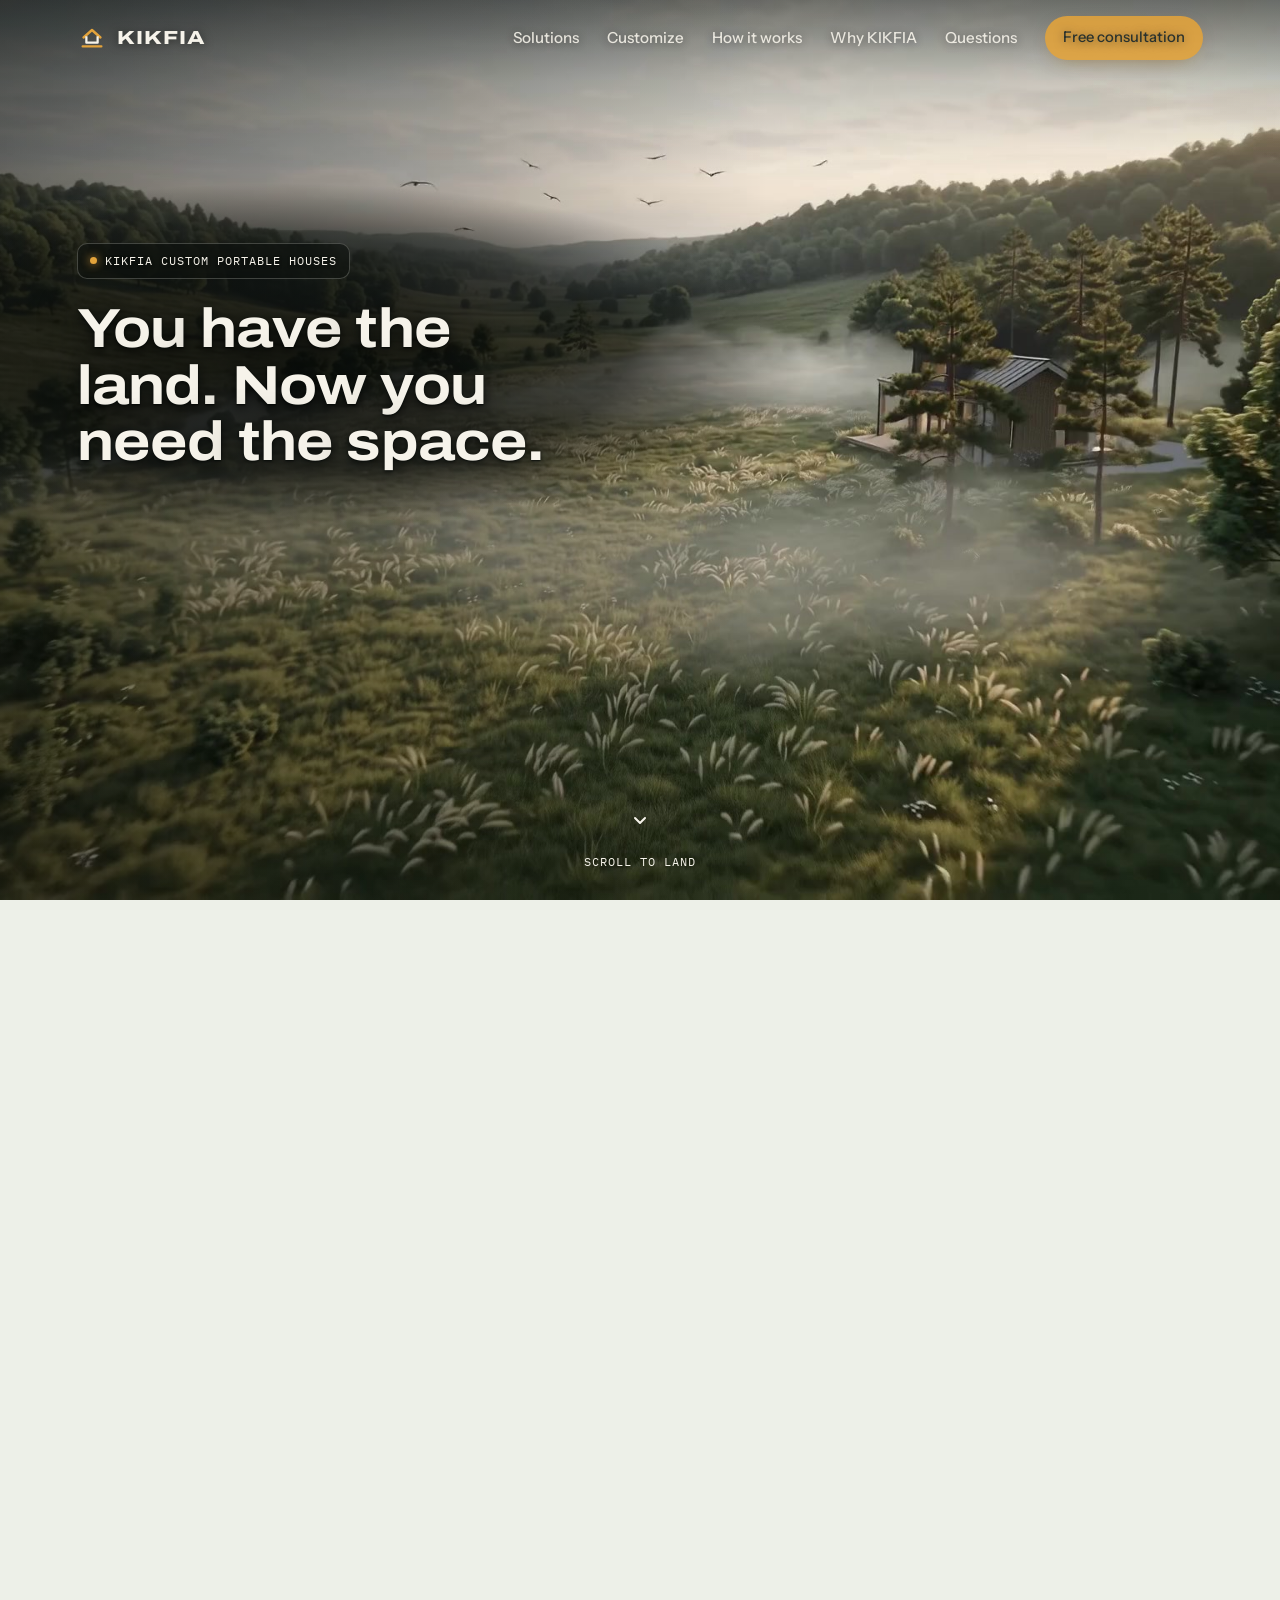
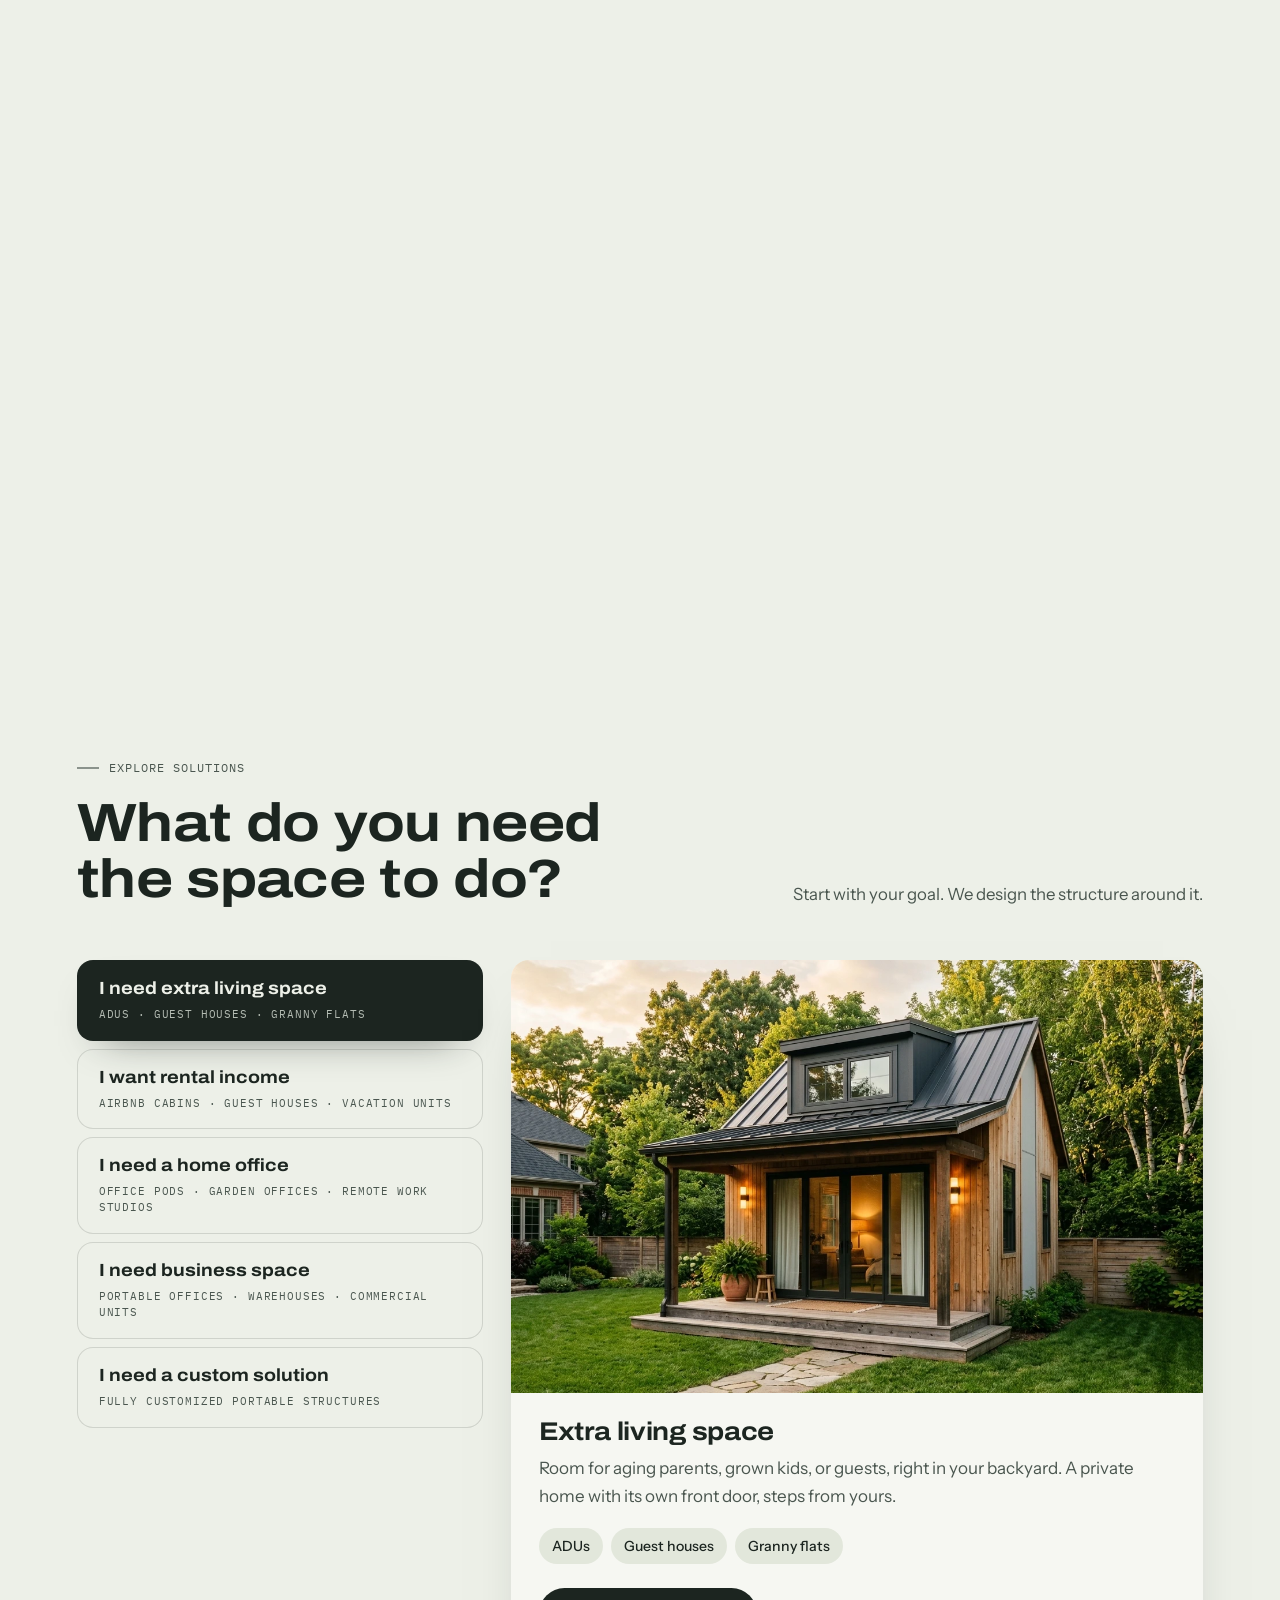
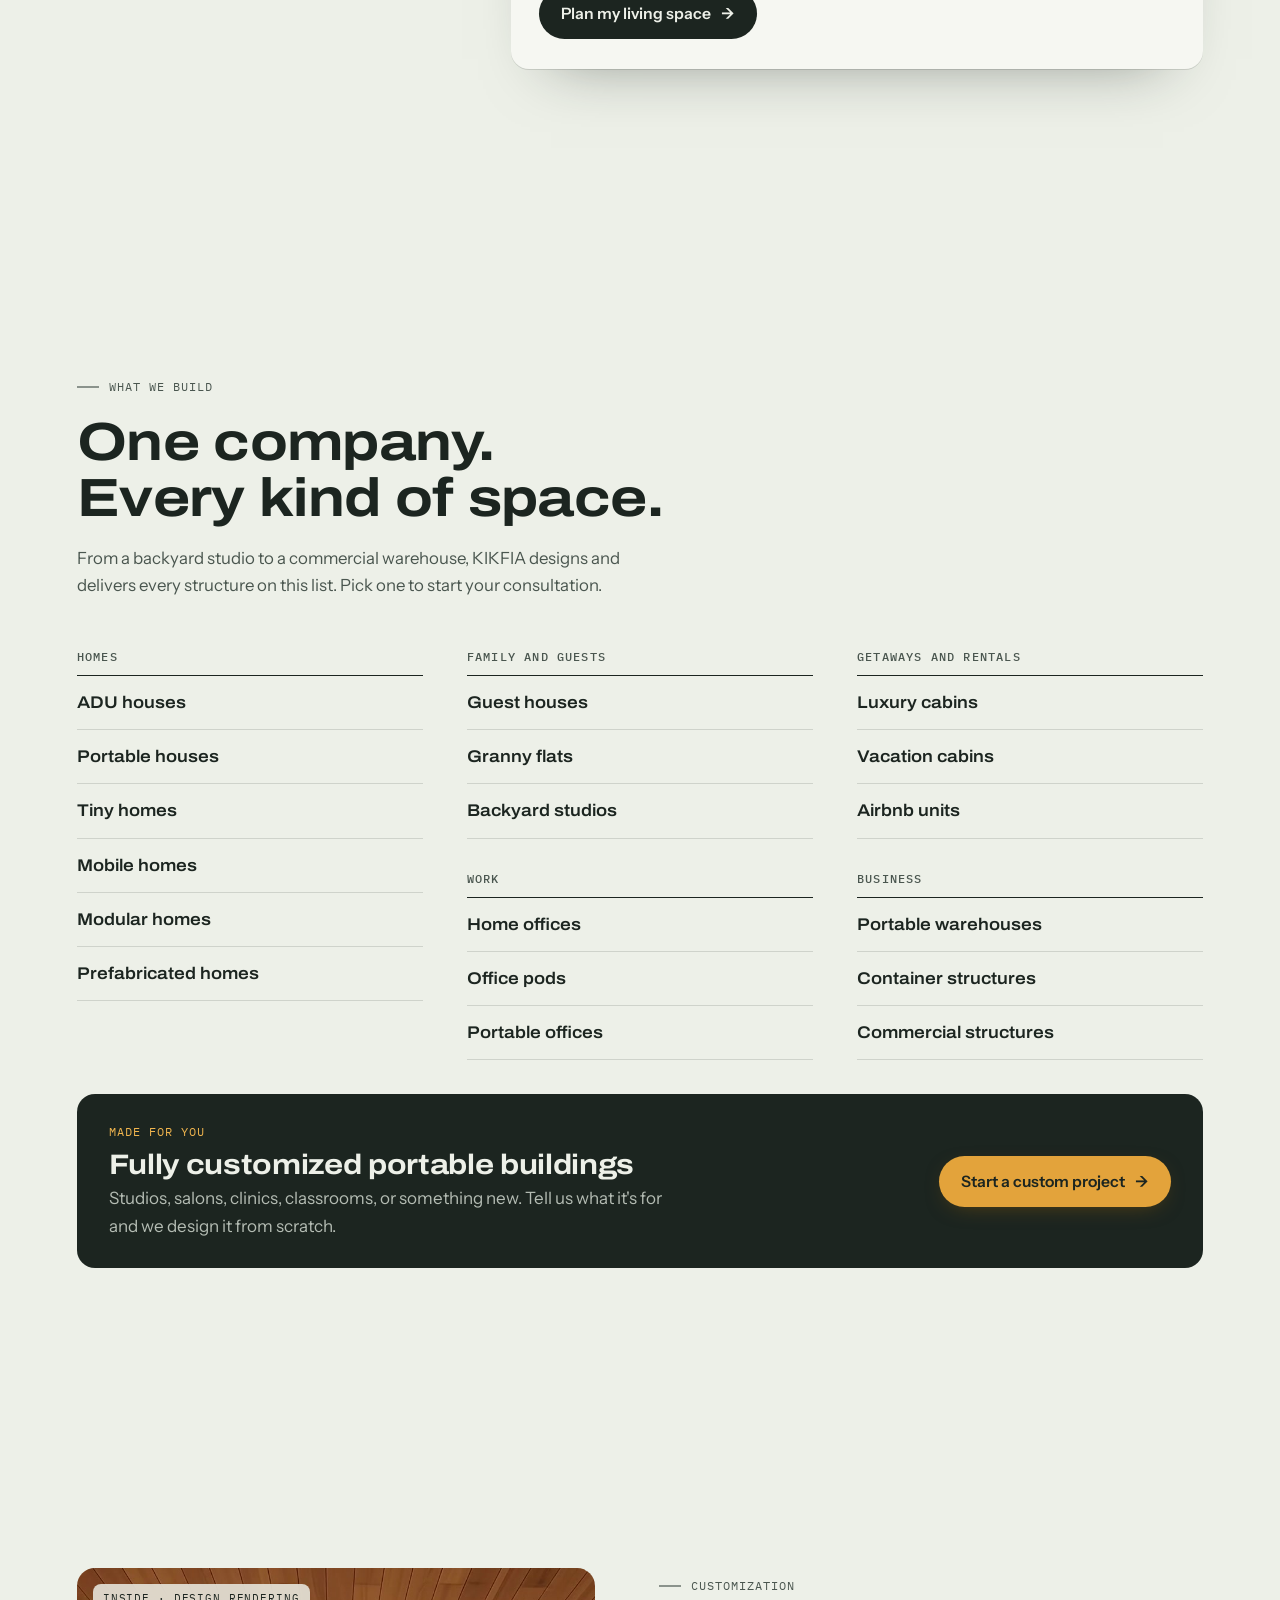
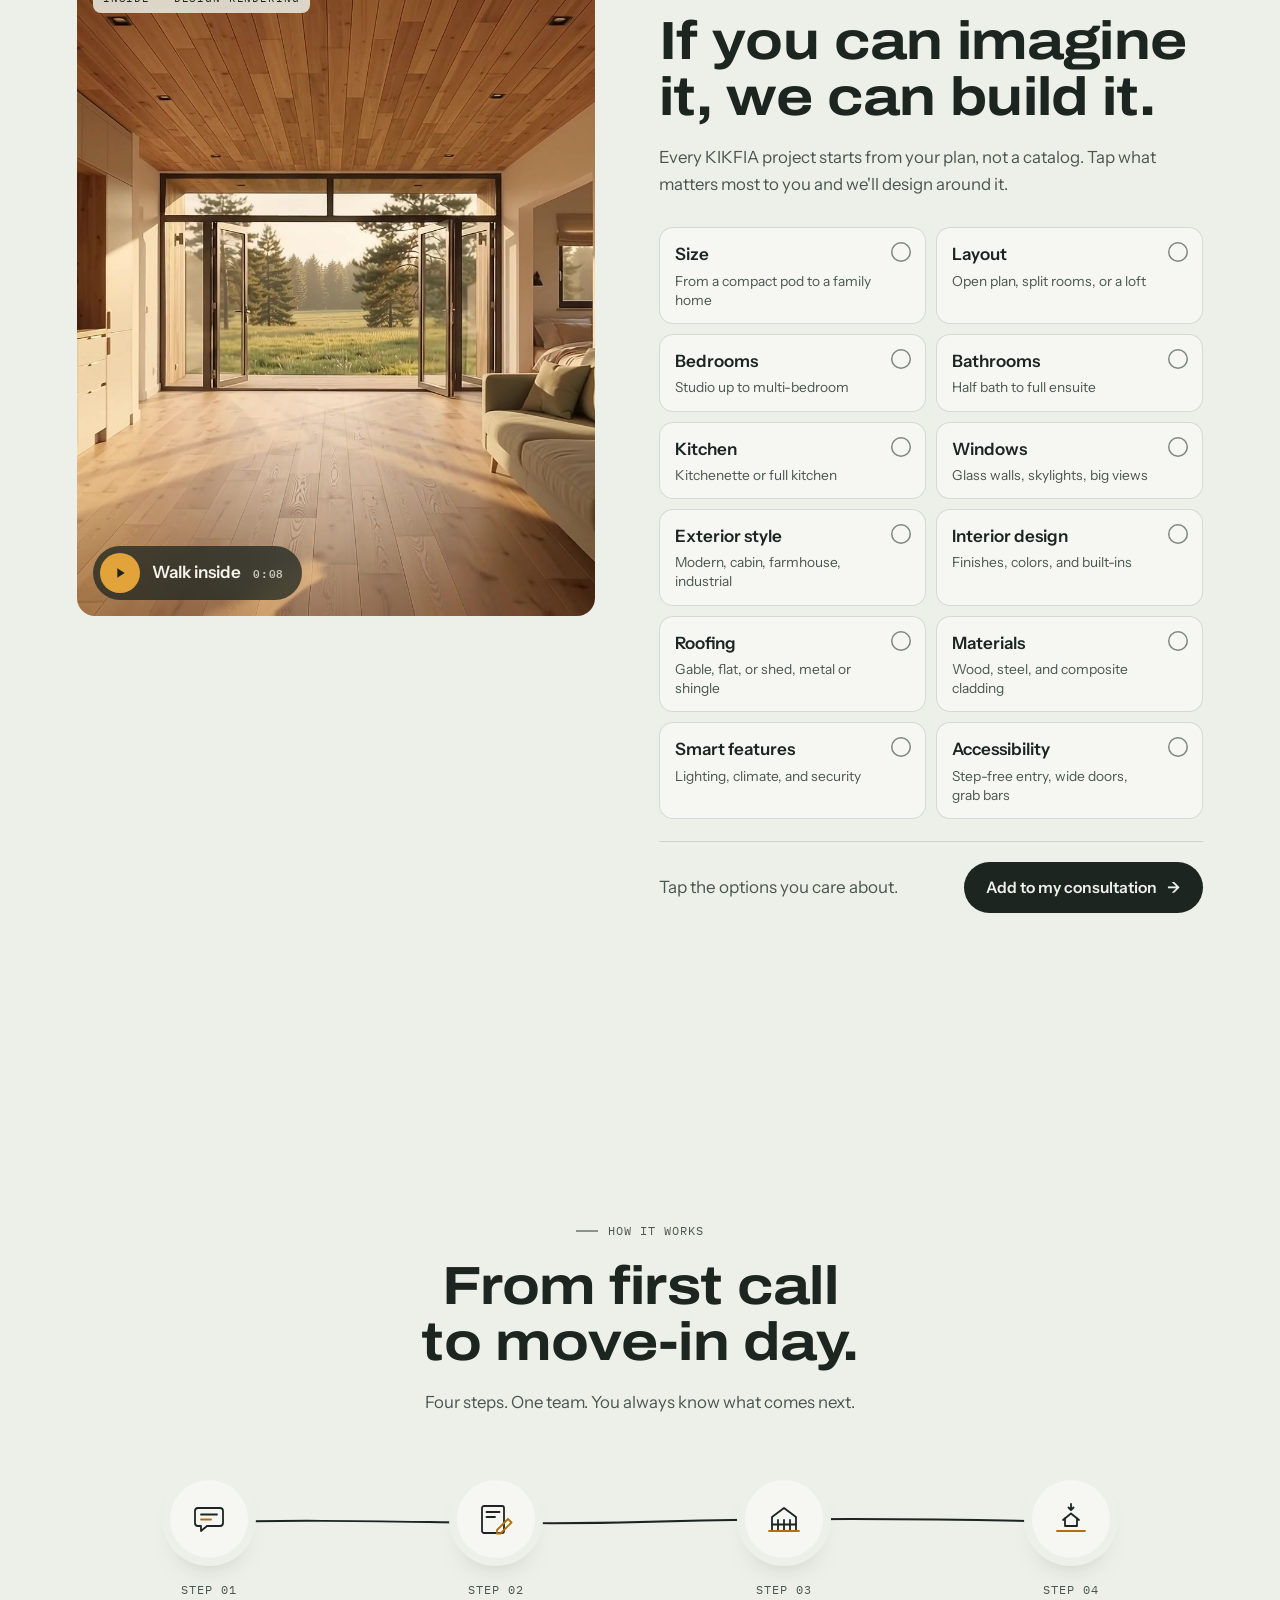
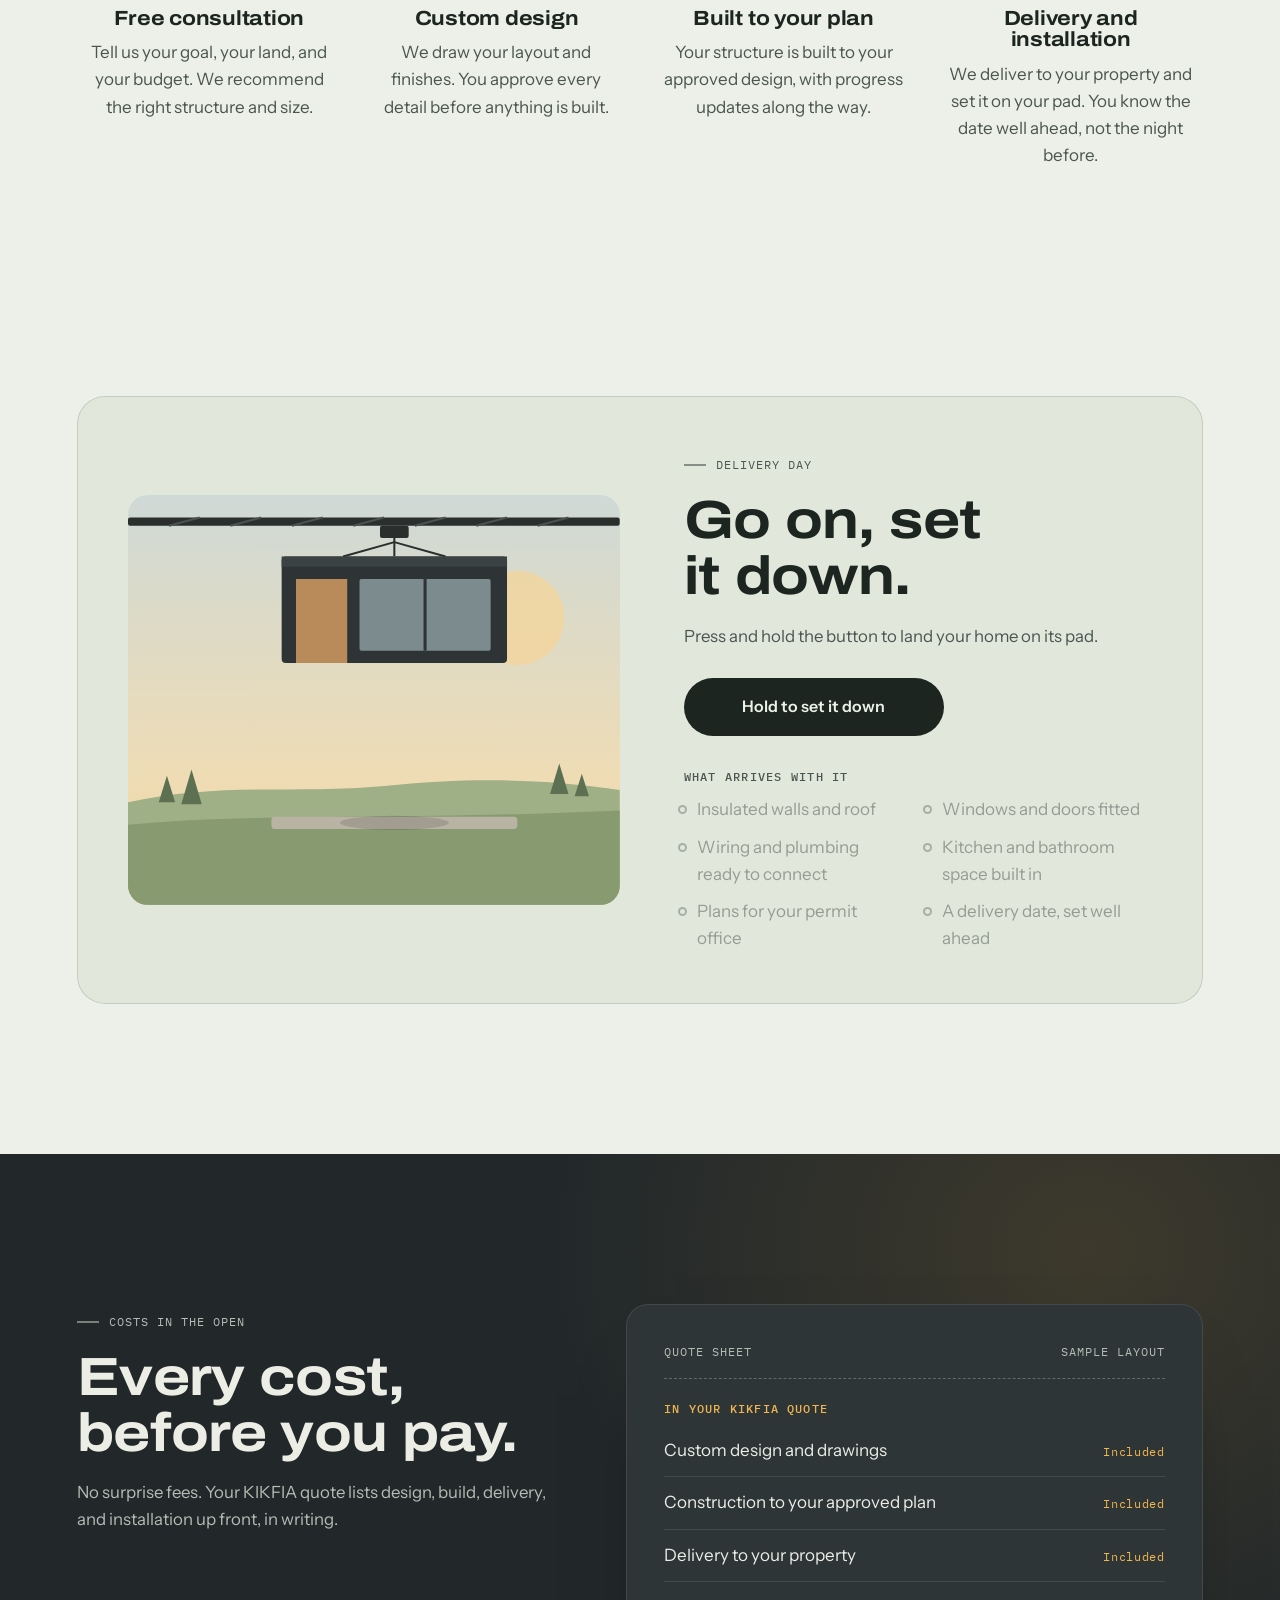
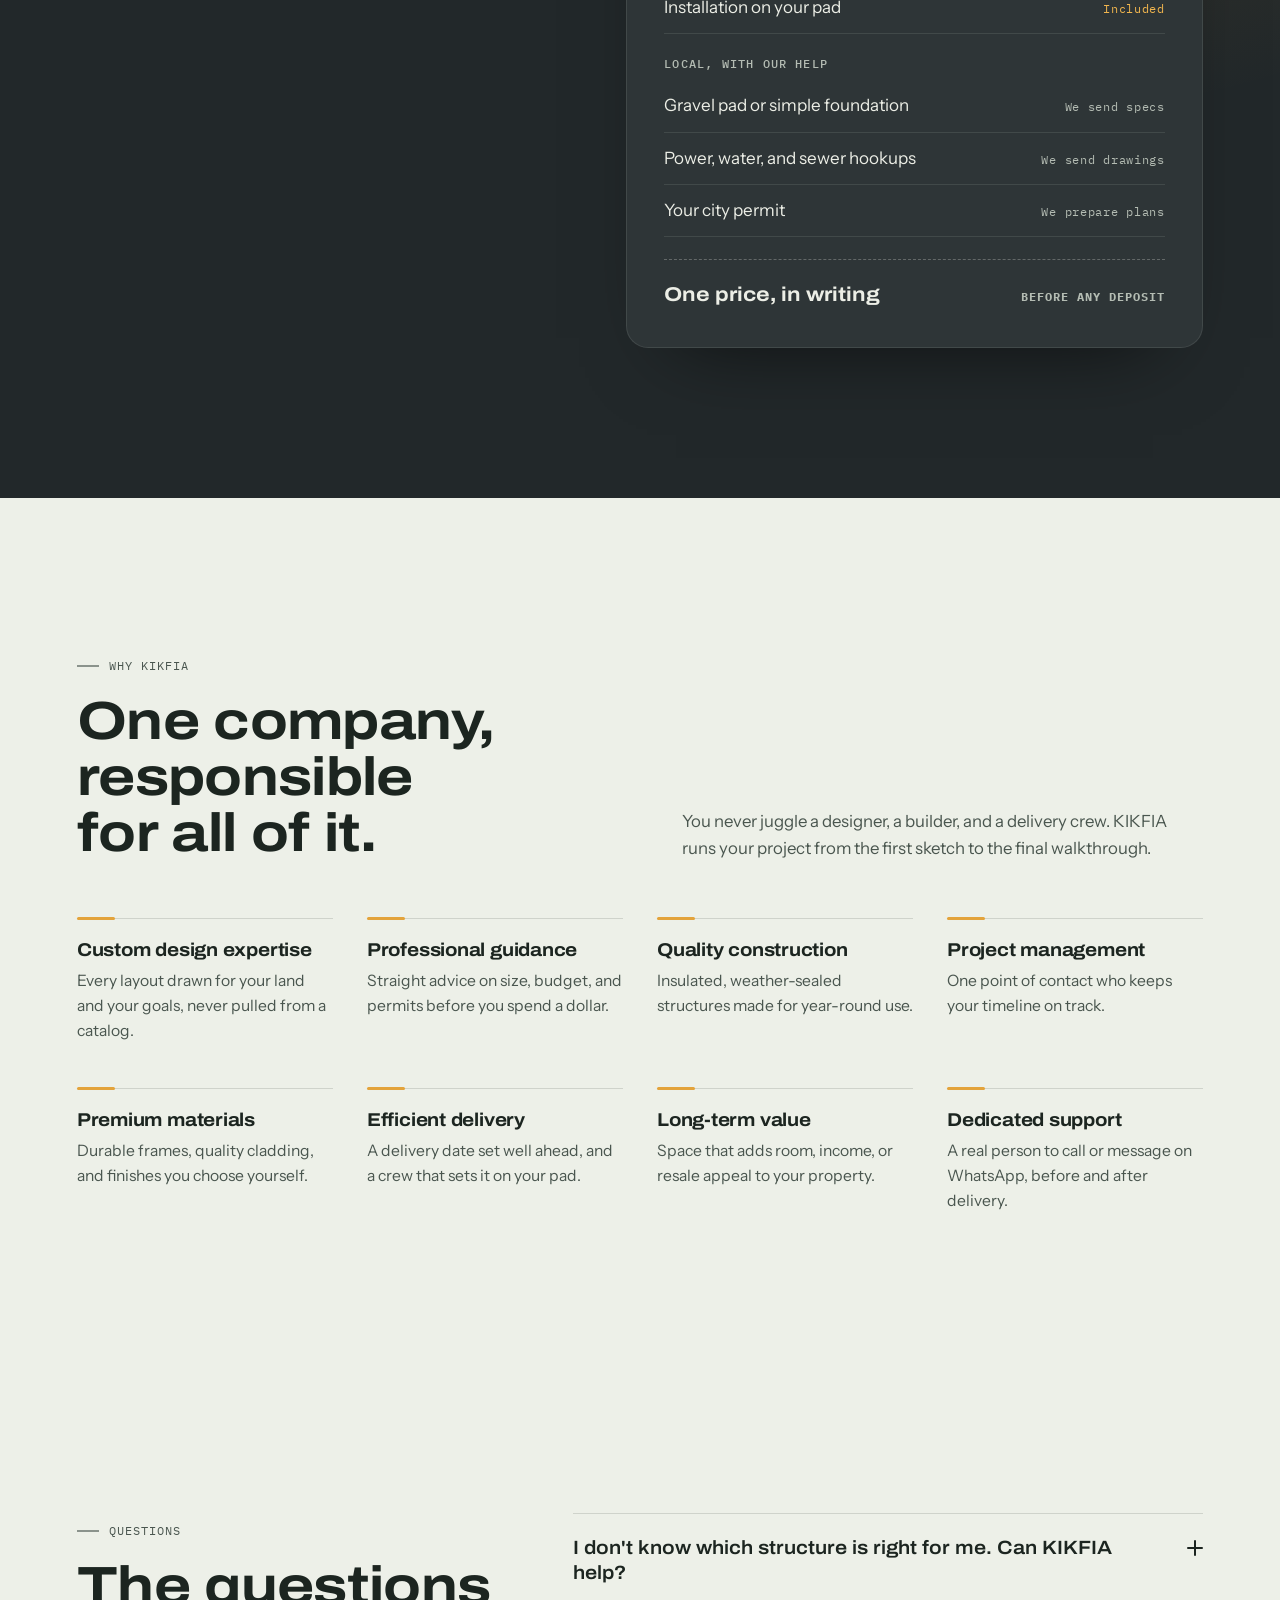
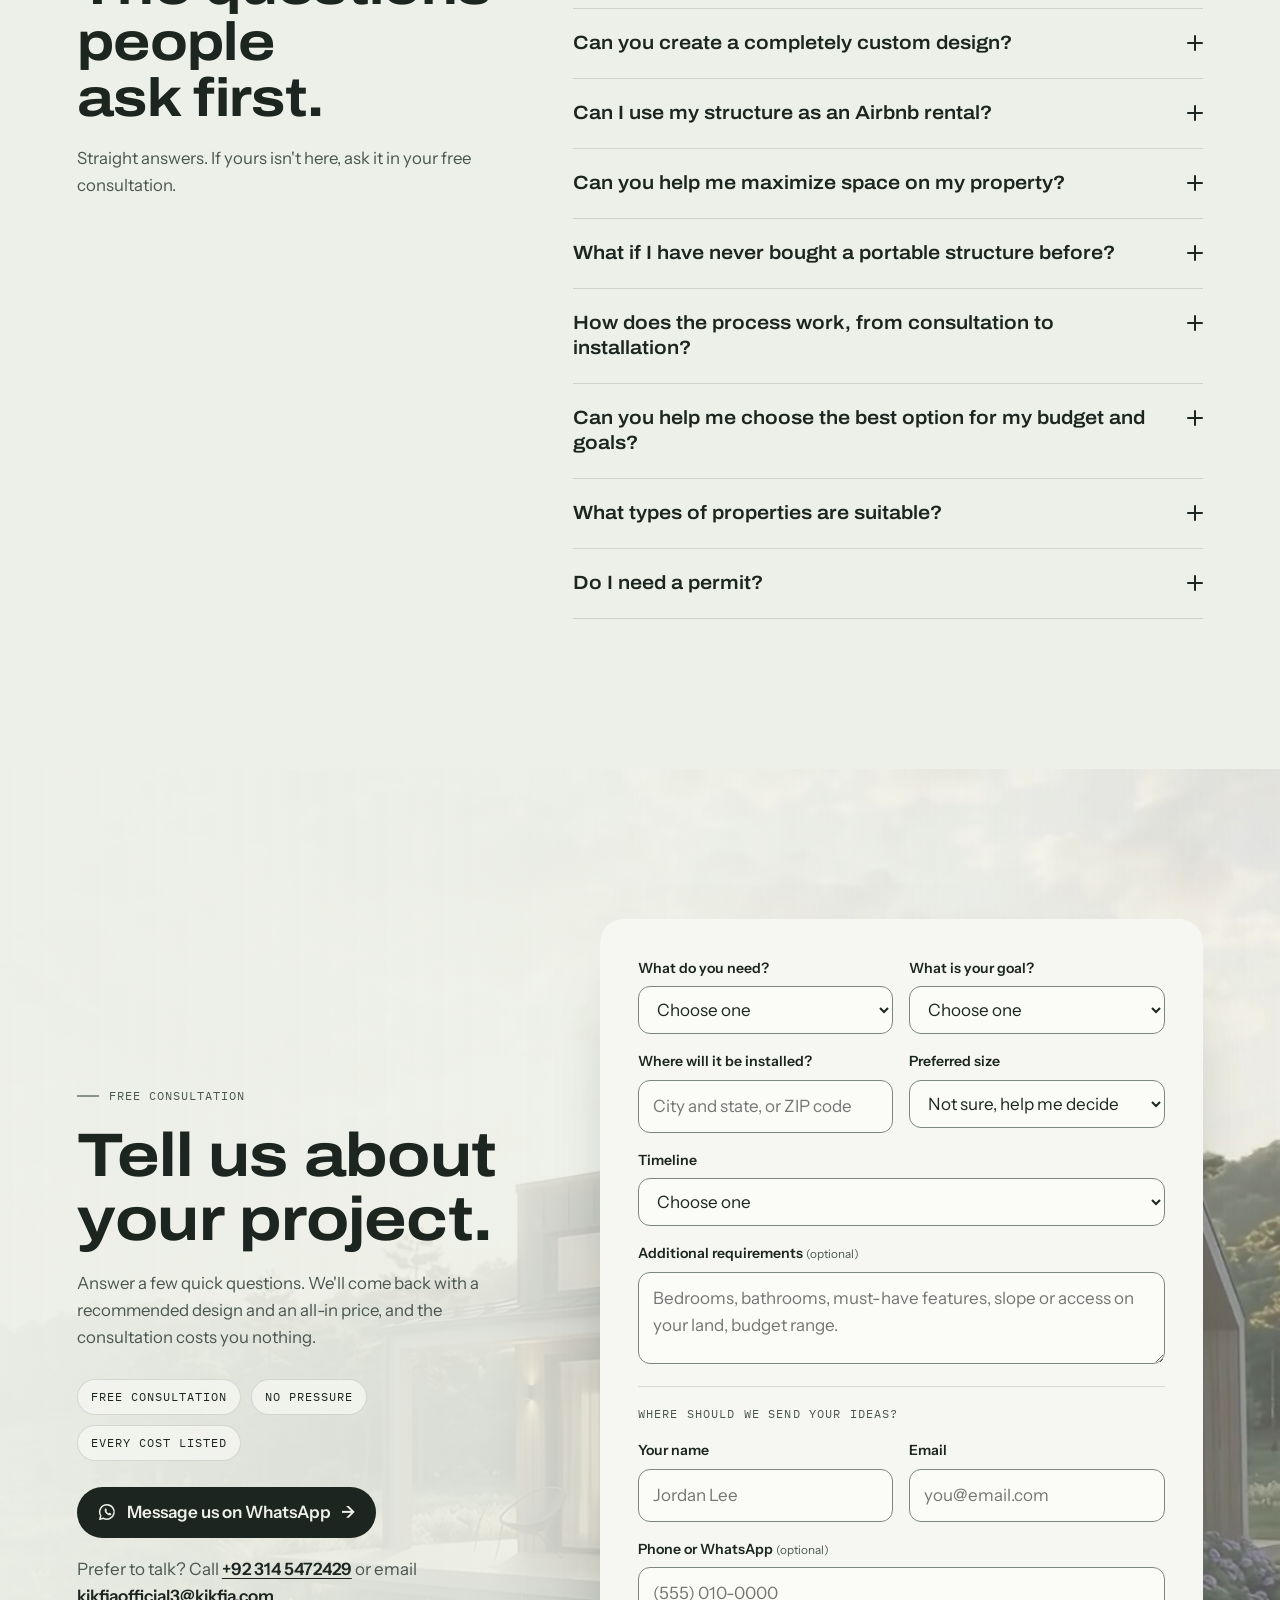
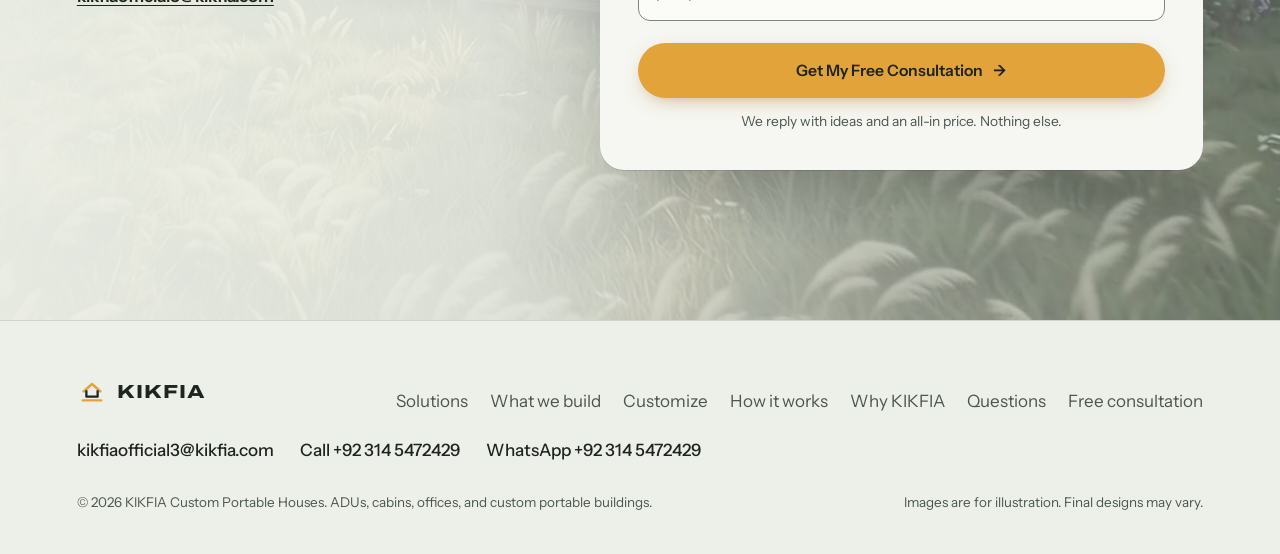
==== kikfia/index.html @ 3c1dacda "Reposition KIKFIA as a solution-first brand with goal-based structure Copy and positioning - Remove " ====
<!doctype html>
<html lang="en">
<head>
<meta charset="utf-8">
<meta name="viewport" content="width=device-width, initial-scale=1">
<title>KIKFIA Custom Portable Houses | ADUs, Cabins, Offices and More</title>
<meta name="description" content="Custom ADUs, guest houses, tiny homes, cabins, home offices, portable offices, and warehouses. KIKFIA designs and delivers portable spaces built around your goals, land, and lifestyle. Get a free consultation.">
<meta name="theme-color" content="#1C2520">
<!-- DEPLOY STEP: replace https://example.com/ in og:url and og:image with the live absolute URL -->
<meta property="og:type" content="website">
<meta property="og:title" content="KIKFIA Custom Portable Houses">
<meta property="og:description" content="Custom portable spaces built around your life: ADUs, guest houses, cabins, offices, and more.">
<meta property="og:url" content="https://example.com/">
<meta property="og:image" content="https://example.com/assets/hero-ending.jpg">
<meta name="twitter:card" content="summary_large_image">
<link rel="icon" href="data:image/svg+xml,%3Csvg xmlns='http://www.w3.org/2000/svg' viewBox='0 0 32 32'%3E%3Crect width='32' height='32' rx='7' fill='%231C2520'/%3E%3Cpath d='M8 15.5 16 8.5l8 7' fill='none' stroke='%23E3A33B' stroke-width='2.6' stroke-linecap='round' stroke-linejoin='round'/%3E%3Cpath d='M10.5 14.5v6.5h11v-6.5' fill='none' stroke='%23EDF0E8' stroke-width='2.4' stroke-linejoin='round'/%3E%3Cpath d='M7 24.5h18' stroke='%23E3A33B' stroke-width='2.4' stroke-linecap='round'/%3E%3C/svg%3E">
<link rel="preconnect" href="https://fonts.googleapis.com">
<link rel="preconnect" href="https://fonts.gstatic.com" crossorigin>
<link href="https://fonts.googleapis.com/css2?family=Archivo:wdth,wght@112..125,600..800&family=IBM+Plex+Mono:wght@400;500&family=Instrument+Sans:wght@400;500;600&display=swap" rel="stylesheet">
<style>
:root{
  --canvas:#EDF0E8;
  --panel:#E2E7DB;
  --panel-2:#F6F7F2;
  --ink:#1C2520;
  --ink-2:#4A564F;
  --line:#7D877F;
  --hair:rgba(28,37,32,.14);
  --steel:#22282A;
  --steel-2:#2E3537;
  --on-dark:#ECEEE6;
  --on-dark-2:#B4BCB3;
  --on-video:#F6F3EA;
  --accent:#E3A33B;
  --accent-hover:#EDB458;
  --accent-muted:rgba(227,163,59,.28);
  --accent-text:#F0B54E;
  --focus:#B07010;
  --ease-out:cubic-bezier(.22,1,.36,1);
  --ease-io:cubic-bezier(.65,0,.35,1);
  --f-display:"Archivo","Helvetica Neue",Arial,sans-serif;
  --f-body:"Instrument Sans","Helvetica Neue",Arial,sans-serif;
  --f-mono:"IBM Plex Mono",ui-monospace,Menlo,Consolas,monospace;
  --tshadow:0 1px 2px rgba(8,12,10,.95),0 3px 12px rgba(8,12,10,.78),0 10px 44px rgba(8,12,10,.8);
  --gx:clamp(24px,6vw,104px);
  --wrap:1160px;
  --radius:18px;
}
*,*::before,*::after{box-sizing:border-box}
html{overflow-x:hidden;overflow-x:clip;background:var(--canvas);scroll-behavior:smooth;-webkit-text-size-adjust:100%}
body{position:relative;z-index:0;margin:0;overflow-x:hidden;overflow-x:clip;background:var(--canvas);color:var(--ink);font-family:var(--f-body);font-size:17px;line-height:1.6;-webkit-font-smoothing:antialiased;animation:pagein .9s var(--ease-out) both}
@keyframes pagein{from{opacity:0}to{opacity:1}}
img{display:block;max-width:100%;height:auto}
a{color:inherit}
button,input,select,textarea{font:inherit;color:inherit}
h1,h2,h3{margin:0;font-family:var(--f-display);font-stretch:116%;font-weight:700;line-height:1.04;letter-spacing:-.012em}
p{margin:0}
.sr{position:absolute!important;width:1px;height:1px;padding:0;margin:-1px;overflow:hidden;clip:rect(0 0 0 0);white-space:nowrap;border:0}
.mono{font-family:var(--f-mono);font-size:.78rem;letter-spacing:.08em;text-transform:uppercase}
.skip{position:fixed;left:16px;top:-80px;z-index:100;background:var(--ink);color:var(--canvas);padding:10px 16px;border-radius:10px;text-decoration:none;transition:top .3s var(--ease-out)}
.skip:focus{top:16px}
:focus-visible{outline:3px solid var(--focus);outline-offset:3px;border-radius:6px}
.costs :focus-visible,.stage :focus-visible,.nav:not(.solid) :focus-visible{outline-color:var(--accent)}
main:focus{outline:none}

/* ---------- the environment layer: one place, not stacked sections ---------- */
.env{position:fixed;inset:0;z-index:-1;pointer-events:none;overflow:hidden}
.glow{position:absolute;width:70vmax;height:70vmax;border-radius:50%;opacity:.55}
.glow.g1{left:-22vmax;top:-18vmax;background:radial-gradient(circle,rgba(227,163,59,.22) 0%,rgba(227,163,59,0) 62%);animation:drift1 78s ease-in-out infinite alternate;animation-delay:-21s}
.glow.g2{right:-26vmax;bottom:-30vmax;background:radial-gradient(circle,rgba(122,146,112,.26) 0%,rgba(122,146,112,0) 60%);animation:drift2 92s ease-in-out infinite alternate;animation-delay:-37s}
@keyframes drift1{to{transform:translate3d(18vmax,22vmax,0) scale(1.12)}}
@keyframes drift2{to{transform:translate3d(-20vmax,-14vmax,0) scale(.92)}}
.grain{position:absolute;inset:-50%;opacity:.06;mix-blend-mode:multiply;background-image:url("data:image/svg+xml,%3Csvg xmlns='http://www.w3.org/2000/svg' width='160' height='160'%3E%3Cfilter id='n'%3E%3CfeTurbulence type='fractalNoise' baseFrequency='.9' numOctaves='2' stitchTiles='stitch'/%3E%3C/filter%3E%3Crect width='100%25' height='100%25' filter='url(%23n)'/%3E%3C/svg%3E")}
.mote{position:absolute;left:var(--x);top:var(--y);width:var(--s,3px);height:var(--s,3px);border-radius:50%;background:rgba(214,150,48,.5);opacity:0;animation:mote var(--d,26s) ease-in-out infinite;animation-delay:var(--dl,-4s)}
@keyframes mote{0%{opacity:0;transform:translate3d(0,0,0)}20%{opacity:.7}80%{opacity:.5}100%{opacity:0;transform:translate3d(var(--mx,30px),-90px,0)}}
body.paused *,body.paused *::before,body.paused *::after{animation-play-state:paused!important}

/* ---------- nav ---------- */
.nav{position:fixed;top:0;left:0;right:0;z-index:50;display:flex;align-items:center;justify-content:space-between;gap:24px;padding:calc(16px + env(safe-area-inset-top,0px)) var(--gx) 16px;color:var(--on-video);transition:background-color .5s var(--ease-out),color .5s var(--ease-out),box-shadow .5s var(--ease-out),padding .5s var(--ease-out)}
.nav.solid{background:rgba(237,240,232,.86);-webkit-backdrop-filter:blur(14px);backdrop-filter:blur(14px);color:var(--ink);box-shadow:0 1px 0 var(--hair);padding-top:calc(12px + env(safe-area-inset-top,0px));padding-bottom:12px}
.brand{display:inline-flex;align-items:center;gap:10px;text-decoration:none;font-family:var(--f-display);font-stretch:125%;font-weight:800;font-size:1.18rem;letter-spacing:.06em}
.brand svg{width:30px;height:30px;flex:none}
.nav:not(.solid) .brand{text-shadow:0 1px 10px rgba(8,12,10,.5)}
.nav-links{display:flex;align-items:center;gap:28px;list-style:none;margin:0;padding:0}
.nav-links a{text-decoration:none;font-size:.95rem;font-weight:500;opacity:.88;transition:opacity .3s}
.nav-links a:hover{opacity:1}
.nav:not(.solid) .nav-links a{text-shadow:0 1px 10px rgba(8,12,10,.55)}
.btn{display:inline-flex;align-items:center;justify-content:center;gap:10px;padding:13px 22px;border-radius:999px;border:0;background:var(--accent);color:var(--ink);font-weight:600;font-size:.98rem;text-decoration:none;text-shadow:none;cursor:pointer;transition:background-color .35s var(--ease-out),transform .35s var(--ease-out),box-shadow .35s var(--ease-out);box-shadow:0 6px 22px -10px rgba(140,90,10,.7)}
.btn:hover{background:var(--accent-hover);transform:translateY(-1px)}
.btn .arr{transition:transform .35s var(--ease-out)}
.btn:hover .arr{transform:translateX(3px)}
.btn.ghost{background:rgba(246,243,234,.08);color:var(--on-video);box-shadow:inset 0 0 0 1.5px rgba(246,243,234,.7);-webkit-backdrop-filter:blur(6px);backdrop-filter:blur(6px)}
.btn.ghost:hover{background:rgba(246,243,234,.18)}
.btn.dark{background:var(--ink);color:var(--canvas);box-shadow:none}
.btn.dark:hover{background:#2c3830}
.nav .btn{padding:10px 18px;font-size:.92rem}
@media (max-width:900px){.nav-links li:not(.nav-cta){display:none}}
@media (max-width:420px){.nav .btn{padding:9px 14px;font-size:.86rem}.brand{font-size:1.02rem}}

/* ---------- hero: pinned stage, scroll-scrubbed ---------- */
.hero{position:relative;height:600vh}
.stage{position:sticky;top:0;height:100vh;overflow:hidden;background:linear-gradient(180deg,#8fa3ab 0%,#d9b77f 52%,#5f6e4b 100%);color:var(--on-video)}
.poster,.stage video{position:absolute;inset:0;width:100%;height:100%}
.poster{background-size:cover;background-position:center}
.stage video{object-fit:cover;opacity:0;transform:translateZ(0);will-change:transform;transition:opacity .9s var(--ease-out)}
.stage.video-ready video{opacity:1}
.stage.video-failed video{display:none}
.scrim{position:absolute;inset:0;pointer-events:none;background:linear-gradient(90deg,rgba(10,14,12,.46) 0%,rgba(10,14,12,.2) 38%,rgba(10,14,12,0) 60%),radial-gradient(ellipse 120% 90% at 58% 45%,rgba(10,14,12,0) 45%,rgba(10,14,12,.36) 100%),linear-gradient(180deg,rgba(10,14,12,.56) 0%,rgba(10,14,12,.22) 9%,rgba(10,14,12,0) 19%)}
.band{position:absolute;left:var(--gx);z-index:3;width:min(640px,calc(100vw - 2*var(--gx)));opacity:0;pointer-events:none;text-shadow:var(--tshadow)}
.band.on{pointer-events:auto}
.band::before{content:"";position:absolute;inset:-30% -22% -30% -30%;z-index:-1;pointer-events:none;opacity:calc(.25 + .75*var(--k,1));background:radial-gradient(ellipse 72% 64% at 42% 50%,rgba(8,12,10,var(--sa,.62)) 0%,rgba(8,12,10,calc(var(--sa,.62)*.66)) 46%,rgba(8,12,10,0) 76%)}
.b1{top:27vh;--sa:.8}
.b1::before{inset:-45% -26% -45% -30%;background:radial-gradient(ellipse 66% 50% at 40% 50%,rgba(8,12,10,var(--sa)) 0%,rgba(8,12,10,calc(var(--sa)*.78)) 52%,rgba(8,12,10,0) 80%)}
.b2{bottom:16vh;--sa:.64}
.b3{bottom:24vh;--sa:.62}
.b4{top:57%;transform:translateY(-50%);--sa:.86;width:min(500px,36vw,calc(100vw - 2*var(--gx)))}
.b4::before{opacity:clamp(0,.45 + 1.3*var(--k,1),1);inset:-55% -40% -35% -30%;background:radial-gradient(ellipse 66% 50% at 40% 44%,rgba(8,12,10,var(--sa)) 0%,rgba(8,12,10,calc(var(--sa)*.8)) 48%,rgba(8,12,10,calc(var(--sa)*.4)) 66%,rgba(8,12,10,calc(var(--sa)*.12)) 78%,rgba(8,12,10,0) 87%)}
.chip{display:inline-flex;align-items:center;gap:8px;padding:7px 12px;margin-bottom:22px;background:rgba(8,12,10,.5);border:1px solid rgba(246,243,234,.22);border-radius:10px;-webkit-backdrop-filter:blur(10px);backdrop-filter:blur(10px);text-shadow:0 1px 3px rgba(8,12,10,.85)}
.chip i{width:7px;height:7px;border-radius:50%;background:var(--accent);box-shadow:0 0 10px var(--accent)}
.line{font-family:var(--f-display);font-stretch:114%;font-weight:700;font-size:clamp(2.1rem,4.3vw,4.1rem);line-height:1.03;letter-spacing:-.015em;max-width:17ch;text-wrap:balance}
.b4 h1{font-size:clamp(2.2rem,3.5vw,3.4rem);font-weight:800;font-stretch:116%;line-height:1;max-width:none}
.w,.c{display:inline-block}
.em{color:var(--accent-text)}
/* (f) drift-down: the camera is sinking */
.fx-drift .w{--kc:clamp(0,(var(--k,0) - var(--th,0))*2.8,1);opacity:var(--kc);transform:translateY(calc((1 - var(--kc))*-26px))}
/* (c) blur-to-sharp: the mist clears */
.stack{display:grid}
.stack>*{grid-area:1/1}
.fx-blur .soft{filter:blur(10px);opacity:calc((1 - var(--k,0))*.85)}
.fx-blur .sharp{opacity:var(--k,0);transform:scale(calc(.985 + .015*var(--k,0)))}
/* (b) grid snap-align: a quote lining up */
.fx-grid .c{--kc:clamp(0,(var(--k,0) - var(--th,0))*2.6,1);opacity:var(--kc);transform:translateX(calc((1 - var(--kc))*var(--jx,0px)))}
/* (e) word rise into a staged settle */
.fx-rise .w{--kc:clamp(0,(var(--k,0) - var(--th,0))*3,1);opacity:var(--kc);transform:translateY(calc((1 - var(--kc))*.55em))}
.fx-rise .chip{opacity:clamp(0,var(--k,0)*3,1)}
.fx-rise .sub{--ks:clamp(0,(var(--k,0) - .62)*4,1);opacity:var(--ks);transform:translateY(calc((1 - var(--ks))*14px))}
.fx-rise .cta-row{--kb:clamp(0,(var(--k,0) - .78)*5,1);opacity:var(--kb);transform:translateY(calc((1 - var(--kb))*14px))}
.sub{margin-top:20px;max-width:46ch;font-size:clamp(1.05rem,1.35vw,1.25rem);line-height:1.5;color:var(--on-video)}
.cta-row{display:flex;flex-wrap:wrap;gap:12px;margin-top:30px}
.cue{position:absolute;left:50%;bottom:28px;z-index:4;display:flex;flex-direction:column;align-items:center;gap:8px;transform:translateX(-50%);color:var(--on-video);text-shadow:0 1px 6px rgba(8,12,10,.7);transition:opacity .6s var(--ease-out)}
.cue.gone{opacity:0}
.cue-ring{position:relative;width:48px;height:48px}
.ring{position:absolute;inset:0;width:48px;height:48px;transform:rotate(-90deg);color:var(--accent);transition:opacity .6s}
.ring .trk{color:rgba(246,243,234,.25)}
.ring.done{opacity:0}
.chev{position:absolute;inset:0;display:grid;place-items:center}
.chev svg{width:18px;height:18px;animation:nudge 2.4s var(--ease-io) infinite;animation-delay:-.6s}
@keyframes nudge{0%,100%{transform:translateY(-2px)}50%{transform:translateY(4px)}}
@media (max-height:560px){.cue{display:none}}

/* static hero: the five gates, character for character identical to the JS list */
@media (max-width: 720px), (orientation: portrait) and (max-width: 1024px), (orientation: portrait) and (pointer: coarse), (orientation: landscape) and (pointer: coarse) and (max-height: 560px), (prefers-reduced-motion: reduce){
  .hero{height:auto}
  .stage{position:relative;height:auto;min-height:100vh;min-height:100svh;display:flex;align-items:flex-end;background:url("assets/hero-ending.jpg") 84% center/cover no-repeat,linear-gradient(180deg,#8fa3ab 0%,#d9b77f 52%,#5f6e4b 100%)}
  .poster,.stage video,.cue,.b1,.b2,.b3{display:none!important}
  .scrim{background:linear-gradient(180deg,rgba(10,14,12,.5) 0%,rgba(10,14,12,0) 15%,rgba(10,14,12,.44) 31%,rgba(10,14,12,.84) 52%,rgba(10,14,12,.9) 100%)}
  .band.b4{position:relative;top:auto;left:auto;transform:none;opacity:1!important;--k:1!important;pointer-events:auto;width:auto;padding:0 var(--gx) 9vh}
  .band.b4::before{inset:-34% 0 0 0;background:radial-gradient(ellipse 75% 46% at 40% 52%,rgba(8,12,10,.62) 0%,rgba(8,12,10,0) 100%)}
}
@media (max-width:720px){.b4 h1{font-size:clamp(2.1rem,9.4vw,3rem)}.sub{font-size:1.06rem}.cta-row .btn{flex:1 1 auto}}

/* ---------- the route line: the signature, a delivery tracker in the gutter ---------- */
.route-line{position:fixed;left:30px;top:22vh;bottom:22vh;z-index:20;width:20px;opacity:0;pointer-events:none;transition:opacity .6s var(--ease-out)}
.route-line.show{opacity:1}
.rl-track{position:absolute;left:9px;top:0;bottom:0;width:2px;background:repeating-linear-gradient(180deg,rgba(28,37,32,.28) 0 5px,transparent 5px 11px)}
.rl-fill{position:absolute;left:9px;top:0;bottom:0;width:2px;background:var(--ink);transform-origin:top;transform:scaleY(0)}
.rl-way{position:absolute;left:4px;width:12px;height:12px;margin-top:-6px;border-radius:50%;background:var(--canvas);box-shadow:inset 0 0 0 2px rgba(28,37,32,.35);transition:box-shadow .4s var(--ease-out),background-color .4s var(--ease-out)}
.rl-way.hit{background:var(--ink);box-shadow:inset 0 0 0 2px var(--ink)}
.rl-way.now{background:var(--accent);box-shadow:inset 0 0 0 2px var(--ink),0 0 0 5px var(--accent-muted)}
.rl-way span{position:absolute;left:22px;top:50%;transform:translateY(-50%);white-space:nowrap;font-family:var(--f-mono);font-size:.68rem;letter-spacing:.1em;text-transform:uppercase;color:var(--ink-2);opacity:0;transition:opacity .4s var(--ease-out)}
.rl-way.now span{opacity:1}
.rl-pin{position:absolute;left:-4px;top:0;width:28px;height:28px;margin-top:-14px;transform:translateY(0)}
.rl-pin svg{width:28px;height:28px;filter:drop-shadow(0 3px 6px rgba(28,37,32,.25))}
@media (max-width:1240px),(max-height:620px){.route-line{display:none}}
@media (max-width:1560px){.rl-way span{display:none}}
.route-line.on-dark .rl-track{background:repeating-linear-gradient(180deg,rgba(236,238,230,.4) 0 5px,transparent 5px 11px)}
.route-line.on-dark .rl-fill{background:var(--on-dark)}
.route-line.on-dark .rl-way{background:var(--steel);box-shadow:inset 0 0 0 2px rgba(236,238,230,.5)}
.route-line.on-dark .rl-way.hit{background:var(--on-dark);box-shadow:inset 0 0 0 2px var(--on-dark)}
.route-line.on-dark .rl-way.now{background:var(--accent);box-shadow:inset 0 0 0 2px var(--on-dark),0 0 0 5px var(--accent-muted)}
.route-line.on-dark .rl-way span{color:var(--on-dark-2)}
.rl-pin circle{transition:fill .4s var(--ease-out)}
.route-line.on-dark .rl-pin circle{fill:#ECEEE6}
.route-line.on-dark .rl-pin .pb{stroke:#1C2520}

/* ---------- sections ---------- */
.sec{position:relative;padding:clamp(88px,12vw,150px) 0;scroll-margin-top:64px}
.wrap{width:min(var(--wrap),calc(100% - 2*var(--gx)));margin:0 auto}
.kick{display:inline-flex;align-items:center;gap:10px;margin-bottom:18px;color:var(--ink-2)}
.kick::before{content:"";width:22px;height:2px;background:currentColor;opacity:.6}
.sec h2{font-size:clamp(2.1rem,4.2vw,3.5rem);max-width:18ch;text-wrap:balance}
.lede{margin-top:18px;max-width:52ch;font-size:clamp(1.05rem,1.3vw,1.2rem);color:var(--ink-2)}
.rv{opacity:0;transform:translateY(22px);transition:opacity .9s var(--ease-out),transform .9s var(--ease-out)}
.in .rv{opacity:1;transform:none}
.in .rv:nth-child(2){transition-delay:.08s}
.in .rv:nth-child(3){transition-delay:.16s}
.in .rv:nth-child(4){transition-delay:.24s}

/* explore solutions: the goal finder */
.split-head{display:grid;grid-template-columns:1.1fr 1fr;align-items:end;gap:32px}
.split-head .lede{justify-self:end;margin-top:0}
.ph{position:relative;margin:0;overflow:hidden;background:linear-gradient(160deg,#c9d3bf 0%,#e6cf9f 55%,#9aa98a 100%)}
.ph img{width:100%;height:100%;object-fit:cover;transition:opacity .6s,transform 1.2s var(--ease-out)}
.ph img.missing{opacity:0}
.ph::after{content:"";position:absolute;inset:0;pointer-events:none;background:linear-gradient(105deg,transparent 35%,rgba(255,236,190,.28) 50%,transparent 65%);transform:translateX(-120%)}
.live .ph::after{animation:glint 9s var(--ease-io) infinite;animation-delay:-2s}
@keyframes glint{0%,62%{transform:translateX(-120%)}100%{transform:translateX(120%)}}
.finder{display:grid;grid-template-columns:minmax(0,.82fr) minmax(0,1.4fr);gap:28px;margin-top:52px;align-items:start}
.goal-list{display:flex;flex-direction:column;gap:8px}
.goal-tab{display:flex;flex-direction:column;align-items:flex-start;gap:7px;width:100%;padding:18px 22px;border:0;border-radius:16px;background:transparent;color:var(--ink);text-align:left;cursor:pointer;box-shadow:inset 0 0 0 1px var(--hair);transition:background-color .4s var(--ease-out),color .4s var(--ease-out),box-shadow .4s var(--ease-out)}
.goal-tab:hover{background:rgba(246,247,242,.75)}
.goal-tab[aria-selected="true"]{background:var(--ink);color:var(--canvas);box-shadow:0 18px 40px -26px rgba(28,37,32,.75)}
.g-title{font-family:var(--f-display);font-stretch:112%;font-weight:700;font-size:1.1rem;line-height:1.25}
.g-sub{font-size:.66rem;line-height:1.5;color:var(--ink-2);transition:color .4s var(--ease-out)}
.goal-tab[aria-selected="true"] .g-sub{color:var(--on-dark-2)}
.goal-panel{border-radius:var(--radius);overflow:hidden;background:var(--panel-2);box-shadow:0 1px 0 var(--hair),0 30px 60px -40px rgba(28,37,32,.5)}
.goal-ph{aspect-ratio:16/10}
.goal-illo{position:absolute;inset:0;width:100%;height:100%;display:none}
.goal-ph.illo img{display:none}
.goal-ph.illo .goal-illo{display:block}
.goal-ph img,.goal-illo,.goal-body{transition:opacity .25s var(--ease-out)}
.goal-panel.swap .goal-ph img,.goal-panel.swap .goal-illo,.goal-panel.swap .goal-body{opacity:0}
.goal-body{padding:26px 28px 30px}
.goal-body h3{font-size:1.6rem;font-stretch:112%}
.goal-body p{margin-top:10px;max-width:56ch;color:var(--ink-2)}
.g-chips{display:flex;flex-wrap:wrap;gap:8px;margin:18px 0 0;padding:0;list-style:none}
.g-chips li{padding:7px 13px;border-radius:999px;background:var(--panel);font-size:.88rem;font-weight:500}
.goal-body .btn{margin-top:24px}

/* what we build: one index of every structure */
.build-head{max-width:820px}
.index{display:grid;grid-template-columns:repeat(3,minmax(0,1fr));gap:34px 44px;margin-top:52px}
.ix-col{display:flex;flex-direction:column;gap:34px;min-width:0}
.ix-group h3{padding-bottom:12px;border-bottom:1.5px solid var(--ink);font-family:var(--f-mono);font-size:.74rem;font-weight:500;font-stretch:100%;letter-spacing:.1em;text-transform:uppercase;color:var(--ink-2)}
.ix-group ul{margin:0;padding:0;list-style:none}
.ix-group a{display:flex;justify-content:space-between;align-items:baseline;gap:12px;padding:13px 0;border-bottom:1px solid var(--hair);text-decoration:none;font-family:var(--f-display);font-stretch:110%;font-weight:600;font-size:1.06rem}
.ix-name{transition:transform .35s var(--ease-out)}
.ix-arr{color:var(--focus);opacity:0;transform:translateX(-6px);transition:opacity .35s var(--ease-out),transform .35s var(--ease-out)}
.ix-group a:hover .ix-name,.ix-group a:focus-visible .ix-name{transform:translateX(6px)}
.ix-group a:hover .ix-arr,.ix-group a:focus-visible .ix-arr{opacity:1;transform:none}
.ix-custom{grid-column:1/-1;display:flex;flex-wrap:wrap;justify-content:space-between;align-items:center;gap:20px 32px;padding:28px 32px;border-radius:var(--radius);background:var(--ink);color:var(--canvas)}
.ix-custom .mono{color:var(--accent-text)}
.ix-custom h3{margin-top:8px;font-size:clamp(1.4rem,2.2vw,1.9rem);font-stretch:114%}
.ix-custom p:not(.mono){margin-top:6px;max-width:52ch;color:var(--on-dark-2)}
.ix-custom :focus-visible{outline-color:var(--accent)}

/* customization: if you can imagine it */
.custom-grid{display:grid;grid-template-columns:minmax(0,1fr) minmax(0,1.05fr);gap:clamp(32px,5vw,72px);align-items:start}
.homes-fig{position:sticky;top:110px;margin:0}
.homes-fig .ph{aspect-ratio:4/5;border-radius:var(--radius)}
.walk-v{position:absolute;inset:0;width:100%;height:100%;object-fit:cover;opacity:0;transition:opacity .7s var(--ease-out)}
.walk.playing .walk-v,.walk.played .walk-v{opacity:1}
.walk-btn{position:absolute;left:16px;bottom:16px;display:inline-flex;align-items:center;gap:12px;padding:7px 18px 7px 7px;border:0;border-radius:999px;background:rgba(28,37,32,.74);color:var(--on-video);-webkit-backdrop-filter:blur(10px);backdrop-filter:blur(10px);font-weight:600;cursor:pointer;transition:background-color .35s var(--ease-out),transform .35s var(--ease-out)}
.walk-btn:hover{background:rgba(28,37,32,.88);transform:translateY(-1px)}
.wb-ico{position:relative;display:grid;place-items:center;width:40px;height:40px;border-radius:50%;background:var(--accent);color:var(--ink)}
.wb-ico::after{content:"";position:absolute;inset:-5px;border-radius:50%;box-shadow:0 0 0 2px var(--accent);opacity:0}
.live .wb-ico::after{animation:ping 4.4s var(--ease-out) infinite;animation-delay:-1.1s}
.walk.playing .wb-ico::after,.walk.played .wb-ico::after{animation:none}
@keyframes ping{0%,55%{opacity:0;transform:scale(.9)}70%{opacity:.7}100%{opacity:0;transform:scale(1.35)}}
.wb-ico svg{width:18px;height:18px}
.wb-ico .i-pause,.walk.playing .wb-ico .i-play{display:none}
.walk.playing .wb-ico .i-pause{display:block}
.wb-time{opacity:.75;font-size:.7rem}
.homes-fig figcaption{position:absolute;left:16px;top:16px;padding:6px 10px;border-radius:8px;background:rgba(237,240,232,.84);-webkit-backdrop-filter:blur(8px);backdrop-filter:blur(8px);font-size:.68rem}
.custom-copy .lede{max-width:46ch}
.opts{display:grid;grid-template-columns:repeat(2,minmax(0,1fr));gap:10px;margin-top:30px}
.opt{position:relative;display:flex;flex-direction:column;align-items:flex-start;gap:3px;min-width:0;padding:14px 46px 14px 16px;border:0;border-radius:14px;background:var(--panel-2);color:var(--ink);text-align:left;cursor:pointer;box-shadow:inset 0 0 0 1px var(--hair);transition:box-shadow .3s var(--ease-out),transform .3s var(--ease-out)}
.opt:hover{transform:translateY(-1px);box-shadow:inset 0 0 0 1px rgba(28,37,32,.32)}
.opt[aria-pressed="true"]{box-shadow:inset 0 0 0 2px var(--ink)}
.opt::after{content:"";position:absolute;right:15px;top:15px;width:20px;height:20px;border-radius:50%;box-shadow:inset 0 0 0 1.5px var(--line);transition:background-color .3s var(--ease-out),box-shadow .3s var(--ease-out)}
.opt[aria-pressed="true"]::after{background:var(--accent) url("data:image/svg+xml,%3Csvg xmlns='http://www.w3.org/2000/svg' viewBox='0 0 12 12'%3E%3Cpath d='M2.5 6.2l2.3 2.3 4.7-4.8' fill='none' stroke='%231C2520' stroke-width='1.8' stroke-linecap='round' stroke-linejoin='round'/%3E%3C/svg%3E") center/12px no-repeat;box-shadow:inset 0 0 0 1.5px var(--ink)}
.o-name{font-weight:600}
.o-det{font-size:.86rem;line-height:1.4;color:var(--ink-2)}
.wish{display:flex;flex-wrap:wrap;align-items:center;justify-content:space-between;gap:14px 20px;margin-top:22px;padding-top:20px;border-top:1px solid var(--hair)}
.wish-count{max-width:42ch;color:var(--ink-2)}

/* 03: how it arrives */
.route .sec-head{text-align:center}
.route .sec-head .kick,.route .sec-head h2,.route .sec-head .lede{margin-left:auto;margin-right:auto}
.route .sec-head .lede{text-align:center}
.steps-wrap{position:relative;margin-top:64px}
.steps-path{position:absolute;left:12.5%;right:12.5%;top:38px;height:2px;pointer-events:none}
.steps-path svg{display:block;width:100%;height:8px;overflow:visible}
.steps-path path{fill:none;stroke:var(--ink);stroke-width:2;stroke-dasharray:1;stroke-dashoffset:1;transition:stroke-dashoffset 2.2s var(--ease-io) .2s}
.route.in .steps-path path,.drawn .steps-path path{stroke-dashoffset:0}
.steps{position:relative;display:grid;grid-template-columns:repeat(4,1fr);gap:22px;list-style:none;margin:0;padding:0}
.step{text-align:center;padding:0 6px}
.ico{display:grid;place-items:center;width:78px;height:78px;margin:0 auto 22px;border-radius:50%;background:var(--panel-2);box-shadow:0 0 0 8px var(--canvas),0 1px 0 var(--hair),0 16px 30px -18px rgba(28,37,32,.5)}
.ico svg{width:38px;height:38px}
.ico path,.ico rect,.ico circle,.ico line,.ico polyline{fill:none;stroke:var(--ink);stroke-width:1.8;stroke-linecap:round;stroke-linejoin:round;stroke-dasharray:1;stroke-dashoffset:1;transition:stroke-dashoffset 1.2s var(--ease-out)}
.ico .acc{stroke:#B07010}
.route.in .ico *,.drawn .ico *{stroke-dashoffset:0}
.route.in .step:nth-child(2) .ico *{transition-delay:.5s}
.route.in .step:nth-child(3) .ico *{transition-delay:1s}
.route.in .step:nth-child(4) .ico *{transition-delay:1.5s}
.step .mono{color:var(--ink-2)}
.step h3{margin-top:8px;font-size:1.28rem;font-stretch:112%}
.step p:not(.mono){margin:10px auto 0;max-width:26ch;color:var(--ink-2)}
.delivery{position:relative;margin:72px 0 0}
.delivery .ph{aspect-ratio:21/9;border-radius:var(--radius)}
.delivery figcaption{display:flex;align-items:baseline;gap:14px;margin-top:16px;color:var(--ink-2)}
.delivery figcaption .mono{color:var(--ink)}

/* 04: the one interactive moment */
.hold{padding-top:clamp(40px,6vw,80px)}
.hold-grid{display:grid;grid-template-columns:1.05fr 1fr;gap:clamp(32px,5vw,80px);align-items:center;padding:clamp(28px,4vw,56px);border-radius:28px;background:var(--panel);box-shadow:inset 0 0 0 1px var(--hair)}
.scene{position:relative;aspect-ratio:6/5;border-radius:20px;overflow:hidden;background:linear-gradient(180deg,#cfd9d6 0%,#efdcb4 70%,#e8d3a4 100%)}
.scene svg{position:absolute;inset:0;width:100%;height:100%}
.sc-house{transform:translateY(calc((1 - var(--hp,0))*-150px))}
.sc-sway{transform-box:fill-box;transform-origin:50% 0;transform:rotate(calc(var(--sway,0deg)*(1 - var(--hp,0))))}
.live .sc-sway{animation:sway 4.2s ease-in-out infinite alternate;animation-delay:-1.4s}
@property --sway{syntax:'<angle>';inherits:false;initial-value:0deg}
@keyframes sway{from{--sway:-1.6deg}to{--sway:1.6deg}}
.sc-cable{transform-box:fill-box;transform-origin:50% 0;transform:scaleY(calc((20 + 150*var(--hp,0))/170))}
.sc-shadow{transform-box:fill-box;transform-origin:50% 50%;opacity:calc(.15 + .55*var(--hp,0));transform:scaleX(calc(.45 + .55*var(--hp,0)))}
.sc-pad-glow{opacity:calc(var(--hp,0)*.6);transition:opacity .3s}
.landed .sc-pad-glow{opacity:1;animation:padpulse 1.4s var(--ease-out) 1 both}
@keyframes padpulse{0%{opacity:1}100%{opacity:.35}}
.sc-lit{opacity:0;transition:opacity .8s var(--ease-out) .2s}
.landed .sc-lit{opacity:1}
.hold-copy .lede{max-width:40ch}
.hold-btn{position:relative;display:inline-flex;align-items:center;justify-content:center;gap:12px;min-width:260px;margin-top:28px;padding:16px 26px;border:0;border-radius:999px;overflow:hidden;background:var(--ink);color:var(--canvas);font-weight:600;font-size:1rem;cursor:pointer;touch-action:none;-webkit-user-select:none;user-select:none;-webkit-touch-callout:none;transition:transform .3s var(--ease-out),background-color .5s var(--ease-out)}
.hold-btn.pressing{transform:scale(.98)}
.hb-fill{position:absolute;inset:0;background:var(--accent);transform-origin:left;transform:scaleX(var(--hp,0))}
.hb-label{position:relative;transition:color .3s}
.hold-btn.pressing .hb-label,.landed .hb-label{color:var(--ink)}
.landed .hold-btn{background:var(--accent);cursor:default}
.arrives-title{margin-top:34px;font-size:.78rem;font-family:var(--f-mono);font-weight:500;letter-spacing:.1em;text-transform:uppercase;color:var(--ink-2)}
.arrives{display:grid;grid-template-columns:1fr 1fr;gap:10px 22px;margin:14px 0 0;padding:0;list-style:none}
.arrives li{display:flex;align-items:baseline;gap:10px;opacity:.38;transform:translateX(-6px);transition:opacity .6s var(--ease-out),transform .6s var(--ease-out)}
.arrives li::before{content:"";flex:none;width:9px;height:9px;border-radius:50%;box-shadow:inset 0 0 0 2px var(--ink-2);transform:translateY(-1px);transition:background-color .5s,box-shadow .5s}
.landed .arrives li{opacity:1;transform:none}
.landed .arrives li::before{background:var(--accent);box-shadow:inset 0 0 0 2px var(--ink)}
.landed .arrives li:nth-child(2){transition-delay:.12s}
.landed .arrives li:nth-child(3){transition-delay:.24s}
.landed .arrives li:nth-child(4){transition-delay:.36s}
.landed .arrives li:nth-child(5){transition-delay:.48s}
.landed .arrives li:nth-child(6){transition-delay:.6s}

/* 05: costs in the open */
.costs{background:var(--steel);color:var(--on-dark)}
.costs::before{content:"";position:absolute;inset:0;pointer-events:none;background:radial-gradient(ellipse 60% 70% at 85% 10%,rgba(227,163,59,.14),transparent 70%)}
.costs .kick{color:var(--on-dark-2)}
.costs .lede{color:var(--on-dark-2)}
.costs-grid{position:relative;display:grid;grid-template-columns:.9fr 1.1fr;gap:clamp(32px,6vw,90px);align-items:start}
.costs-copy{position:sticky;top:120px}
.manifest{position:relative;padding:clamp(24px,3vw,40px);border-radius:22px;background:var(--steel-2);box-shadow:inset 0 0 0 1px rgba(236,238,230,.1),0 40px 80px -50px rgba(0,0,0,.7);overflow:hidden}
.manifest::after{content:"";position:absolute;left:0;right:0;top:0;height:120px;pointer-events:none;background:linear-gradient(180deg,rgba(227,163,59,0),rgba(227,163,59,.07),rgba(227,163,59,0));transform:translateY(-130px)}
.live .manifest::after{animation:scan 11s linear infinite;animation-delay:-2s}
@keyframes scan{to{transform:translateY(760px)}}
.mf-head{display:flex;justify-content:space-between;align-items:baseline;gap:16px;padding-bottom:16px;border-bottom:1px dashed rgba(236,238,230,.28);color:var(--on-dark-2)}
.mf-col{margin-top:24px}
.mf-col h3{font-family:var(--f-mono);font-size:.74rem;font-weight:500;letter-spacing:.1em;text-transform:uppercase;color:var(--accent-text)}
.mf-col.local h3{color:var(--on-dark-2)}
.mf-col ul{margin:10px 0 0;padding:0;list-style:none}
.mf-col li{display:flex;justify-content:space-between;align-items:baseline;gap:18px;padding:12px 0;border-bottom:1px solid rgba(236,238,230,.1)}
.mf-col li span:last-child{flex:none;font-family:var(--f-mono);font-size:.74rem;letter-spacing:.06em;color:var(--on-dark-2);text-align:right}
.mf-col.quoted li span:last-child{color:var(--accent-text)}
.mf-total{display:flex;justify-content:space-between;align-items:baseline;gap:16px;margin-top:22px;padding-top:18px;border-top:1px dashed rgba(236,238,230,.28);font-family:var(--f-display);font-stretch:114%;font-weight:700;font-size:1.25rem}
.mf-total .mono{color:var(--on-dark-2)}

/* why KIKFIA */
.pillars{display:grid;grid-template-columns:repeat(4,minmax(0,1fr));gap:44px 34px;margin:56px 0 0;padding:0;list-style:none}
.pillar{position:relative;min-width:0;padding-top:22px;border-top:1px solid var(--hair)}
.pillar::before{content:"";position:absolute;left:0;top:-2px;width:38px;height:3px;border-radius:2px;background:var(--accent);transform-origin:left;transform:scaleX(0);transition:transform 1s var(--ease-out)}
.trust.in .pillar::before{transform:scaleX(1)}
.trust.in .pillar:nth-child(2)::before{transition-delay:.08s}
.trust.in .pillar:nth-child(3)::before{transition-delay:.16s}
.trust.in .pillar:nth-child(4)::before{transition-delay:.24s}
.trust.in .pillar:nth-child(5)::before{transition-delay:.32s}
.trust.in .pillar:nth-child(6)::before{transition-delay:.4s}
.trust.in .pillar:nth-child(7)::before{transition-delay:.48s}
.trust.in .pillar:nth-child(8)::before{transition-delay:.56s}
.pillar h3{font-size:1.16rem;font-stretch:110%}
.pillar p{margin-top:8px;font-size:.98rem;color:var(--ink-2)}

/* 06: FAQ */
.faq-grid{display:grid;grid-template-columns:.8fr 1.2fr;gap:clamp(32px,6vw,90px);align-items:start}
.faq-head{position:sticky;top:120px}
.qa{border-top:1px solid var(--hair)}
.qa details{border-bottom:1px solid var(--hair)}
.qa summary{display:flex;justify-content:space-between;align-items:baseline;gap:20px;padding:22px 0;cursor:pointer;list-style:none;font-family:var(--f-display);font-stretch:110%;font-weight:600;font-size:clamp(1.08rem,1.5vw,1.28rem);line-height:1.3}
.qa summary::-webkit-details-marker{display:none}
.qa summary .pm{position:relative;flex:none;width:16px;height:16px;transform:translateY(2px)}
.qa summary .pm::before,.qa summary .pm::after{content:"";position:absolute;left:0;right:0;top:7px;height:2px;border-radius:2px;background:var(--ink);transition:transform .45s var(--ease-out)}
.qa summary .pm::after{transform:rotate(90deg)}
.qa details[open] summary .pm::after{transform:rotate(0deg)}
.qa .ans{padding:0 36px 24px 0;color:var(--ink-2);max-width:62ch}
.qa details[open] .ans{animation:ansin .5s var(--ease-out)}
@keyframes ansin{from{opacity:0;transform:translateY(-6px)}to{opacity:1;transform:none}}

/* 07: the quote */
.quote{overflow:hidden;isolation:isolate}
.quote-bg{position:absolute;inset:0;z-index:-1;background:linear-gradient(90deg,rgba(237,240,232,.97) 0%,rgba(237,240,232,.9) 38%,rgba(237,240,232,.55) 70%,rgba(237,240,232,.35) 100%),url("assets/hero-ending.jpg") 70% center/cover no-repeat,linear-gradient(180deg,#c9d3bf,#e6cf9f)}
.quote-grid{display:grid;grid-template-columns:minmax(0,.85fr) minmax(0,1.15fr);gap:clamp(32px,6vw,90px);align-items:center}
.quote h2{font-size:clamp(2.3rem,4.8vw,4rem);max-width:13ch}
.promises{display:flex;flex-wrap:wrap;gap:10px;margin:28px 0 0;padding:0;list-style:none}
.promises li{padding:8px 14px;border-radius:999px;background:rgba(246,247,242,.8);box-shadow:inset 0 0 0 1px var(--hair)}
.wa{display:none;margin-top:26px;padding:12px 20px;border-radius:999px;background:var(--ink);color:var(--canvas);font-weight:600;text-decoration:none;transition:background-color .35s var(--ease-out),transform .35s var(--ease-out)}
.wa:hover{background:#2c3830;transform:translateY(-1px)}
.wa.on{display:inline-flex;align-items:center;gap:10px}
.wa svg{width:20px;height:20px}
.contact-line{margin-top:18px;color:var(--ink-2)}
.contact-line a{color:var(--ink);font-weight:600;text-underline-offset:3px;overflow-wrap:anywhere}
.qform{position:relative;padding:clamp(24px,3vw,38px);border-radius:24px;background:var(--panel-2);box-shadow:0 40px 80px -46px rgba(28,37,32,.55),0 1px 0 var(--hair)}
.fields{display:grid;grid-template-columns:1fr 1fr;gap:16px}
.field{display:flex;flex-direction:column;gap:7px}
.field.full{grid-column:1/-1}
.field label{font-size:.88rem;font-weight:600}
.field label small{font-weight:400;color:var(--ink-2)}
.field input,.field select,.field textarea{width:100%;padding:12px 14px;border:1.5px solid var(--line);border-radius:12px;background:#FBFCF8;transition:border-color .3s,box-shadow .3s}
.field textarea{min-height:92px;resize:vertical}
.field input:focus,.field select:focus,.field textarea:focus{outline:none;border-color:var(--ink);box-shadow:0 0 0 4px var(--accent-muted)}
.qform .btn{width:100%;margin-top:22px;padding:15px 22px}
.qform .micro{margin-top:12px;text-align:center;font-size:.86rem;color:var(--ink-2)}
.qform .err{display:none;margin-top:12px;text-align:center;color:#8A2B12;font-weight:600}
.qform.error .err{display:block}
.thanks{position:absolute;inset:0;display:flex;flex-direction:column;justify-content:center;align-items:flex-start;padding:clamp(28px,4vw,48px);border-radius:24px;background:var(--panel-2);opacity:0;visibility:hidden;transition:opacity .6s var(--ease-out),visibility 0s .6s}
.qform.sent .thanks{opacity:1;visibility:visible;transition:opacity .6s var(--ease-out)}
.thanks svg{width:54px;height:54px;margin-bottom:18px}
.thanks h3{font-size:1.9rem}
.thanks p{margin-top:12px;color:var(--ink-2);max-width:36ch}
.thanks .note{font-size:.84rem}
.f-sep{grid-column:1/-1;margin-top:6px;padding-top:18px;border-top:1px solid var(--hair);font-family:var(--f-mono);font-size:.72rem;letter-spacing:.1em;text-transform:uppercase;color:var(--ink-2)}
.proj-sum{display:none;margin-top:18px;padding:14px 16px;border-radius:12px;background:var(--panel);font-size:.94rem;line-height:1.5}
.proj-sum.on{display:block}
.proj-sum b{font-weight:600}

/* footer */
.foot{padding:56px 0 40px;border-top:1px solid var(--hair)}
.foot-grid{display:flex;flex-wrap:wrap;justify-content:space-between;align-items:baseline;gap:24px}
.foot .brand{color:var(--ink)}
.foot ul{display:flex;flex-wrap:wrap;gap:22px;margin:0;padding:0;list-style:none}
.foot a{text-decoration:none;color:var(--ink-2)}
.foot a:hover{color:var(--ink)}
.foot .foot-contact{margin-top:22px;gap:10px 26px}
.foot-contact a{color:var(--ink);font-weight:500}
.foot-small{display:flex;flex-wrap:wrap;justify-content:space-between;gap:12px;margin-top:28px;font-size:.84rem;color:var(--ink-2)}

/* ---------- responsive ---------- */
@media (max-width:1100px){.nav-links li.wide{display:none}}
@media (max-width:1000px){
  .split-head,.finder,.custom-grid,.hold-grid,.costs-grid,.faq-grid,.quote-grid{grid-template-columns:1fr}
  .split-head .lede{justify-self:start}
  .costs-copy,.faq-head{position:static}
  .homes-fig{position:relative;top:auto}
  .homes-fig .ph{aspect-ratio:16/10}
  .index{grid-template-columns:repeat(2,minmax(0,1fr))}
  .pillars{grid-template-columns:repeat(2,minmax(0,1fr))}
  .quote-bg{background:linear-gradient(180deg,rgba(237,240,232,.94) 0%,rgba(237,240,232,.86) 100%),url("assets/hero-ending.jpg") 70% center/cover no-repeat,linear-gradient(180deg,#c9d3bf,#e6cf9f)}
}
@media (max-width:820px){
  .goal-list{flex-direction:row;overflow-x:auto;scroll-snap-type:x mandatory;padding-bottom:8px}
  .goal-tab{flex:0 0 min(78%,300px);scroll-snap-align:start}
  .steps{grid-template-columns:1fr 1fr;row-gap:44px}
  .steps-path{display:none}
}
@media (max-width:560px){
  body{font-size:16px}
  .steps,.fields,.arrives,.opts,.index,.pillars{grid-template-columns:1fr}
  .hold-btn{width:100%;min-width:0}
  .goal-body{padding:22px 20px 24px}
  .ix-custom{padding:24px 22px}
}
@media (pointer:coarse){.btn,.hold-btn{min-height:44px;display:inline-flex;align-items:center;justify-content:center}.goal-tab,.opt,.ix-group a,.qa summary{min-height:44px}}

/* ---------- reduced motion: final states, nothing moves ---------- */
@media (prefers-reduced-motion: reduce){
  html{scroll-behavior:auto}
  *,*::before,*::after{animation:none!important;transition:none!important;transition-delay:0s!important}
  .rv{opacity:1!important;transform:none!important}
  .pillar::before{transform:none!important}
  .steps-path path,.ico *{stroke-dashoffset:0!important}
  .mote{display:none}
  .chev svg{transform:none}
}
</style>
<noscript><style>.band.b4{opacity:1;--k:1}.rv{opacity:1;transform:none}.steps-path path,.ico *{stroke-dashoffset:0}.pillar::before{transform:none}</style></noscript>
</head>
<body>
<a class="skip" href="#main">Skip to content</a>

<div class="env" aria-hidden="true">
  <div class="glow g1"></div>
  <div class="glow g2"></div>
  <span class="mote" style="--x:8%;--y:72%;--d:28s;--dl:-3s;--mx:40px"></span>
  <span class="mote" style="--x:17%;--y:38%;--d:34s;--dl:-19s;--s:2px;--mx:-30px"></span>
  <span class="mote" style="--x:26%;--y:84%;--d:31s;--dl:-11s;--mx:24px"></span>
  <span class="mote" style="--x:38%;--y:58%;--d:39s;--dl:-27s;--s:4px;--mx:-44px"></span>
  <span class="mote" style="--x:47%;--y:22%;--d:29s;--dl:-8s;--s:2px;--mx:36px"></span>
  <span class="mote" style="--x:56%;--y:77%;--d:36s;--dl:-22s;--mx:-26px"></span>
  <span class="mote" style="--x:64%;--y:44%;--d:33s;--dl:-14s;--s:2px;--mx:30px"></span>
  <span class="mote" style="--x:72%;--y:88%;--d:41s;--dl:-31s;--s:4px;--mx:-38px"></span>
  <span class="mote" style="--x:81%;--y:30%;--d:27s;--dl:-5s;--mx:28px"></span>
  <span class="mote" style="--x:89%;--y:63%;--d:37s;--dl:-24s;--s:2px;--mx:-32px"></span>
  <span class="mote" style="--x:94%;--y:15%;--d:32s;--dl:-16s;--mx:22px"></span>
  <span class="mote" style="--x:4%;--y:20%;--d:35s;--dl:-29s;--s:2px;--mx:34px"></span>
  <div class="grain"></div>
</div>

<nav class="nav" aria-label="Main">
  <a class="brand" href="#top" aria-label="KIKFIA home">
    <svg viewBox="0 0 32 32" aria-hidden="true"><path d="M7 15.5 16 7.5l9 8" fill="none" stroke="#E3A33B" stroke-width="2.6" stroke-linecap="round" stroke-linejoin="round"/><path d="M10 14.2V21h12v-6.8" fill="none" stroke="currentColor" stroke-width="2.4" stroke-linejoin="round"/><path d="M6 25h20" stroke="#E3A33B" stroke-width="2.4" stroke-linecap="round"/></svg>
    KIKFIA
  </a>
  <ul class="nav-links">
    <li><a href="#solutions">Solutions</a></li>
    <li class="wide"><a href="#customize">Customize</a></li>
    <li><a href="#route">How it works</a></li>
    <li><a href="#why">Why KIKFIA</a></li>
    <li class="wide"><a href="#faq">Questions</a></li>
    <li class="nav-cta"><a class="btn" href="#consultation">Free consultation</a></li>
  </ul>
</nav>

<div class="route-line" aria-hidden="true">
  <div class="rl-track"></div>
  <div class="rl-fill"></div>
  <div class="rl-way" data-for="solutions" style="top:0%"><span>Solutions</span></div>
  <div class="rl-way" data-for="build" style="top:14.29%"><span>What we build</span></div>
  <div class="rl-way" data-for="customize" style="top:28.57%"><span>Customize</span></div>
  <div class="rl-way" data-for="route" style="top:42.86%"><span>How it works</span></div>
  <div class="rl-way" data-for="costs" style="top:57.14%"><span>Costs</span></div>
  <div class="rl-way" data-for="why" style="top:71.43%"><span>Why KIKFIA</span></div>
  <div class="rl-way" data-for="faq" style="top:85.71%"><span>Questions</span></div>
  <div class="rl-way" data-for="consultation" style="top:100%"><span>Consultation</span></div>
  <div class="rl-pin"><svg viewBox="0 0 28 28"><circle cx="14" cy="14" r="13" fill="#1C2520"/><path d="M8.5 14 14 9.2l5.5 4.8" fill="none" stroke="#E3A33B" stroke-width="2" stroke-linecap="round" stroke-linejoin="round"/><path class="pb" d="M10.2 13.2v5.3h7.6v-5.3" fill="none" stroke="#EDF0E8" stroke-width="1.8" stroke-linejoin="round"/></svg></div>
</div>

<main id="main" tabindex="-1">

<section class="hero" id="top" aria-label="Introduction">
  <div class="stage">
    <div class="poster" aria-hidden="true"></div>
    <video id="hero" preload="none" muted playsinline disablepictureinpicture aria-hidden="true" tabindex="-1"></video>
    <div class="scrim" aria-hidden="true"></div>

    <div class="band b1 fx-drift" data-a="0" data-b="0.22">
      <p class="chip mono"><i aria-hidden="true"></i>KIKFIA custom portable houses</p>
      <p class="line" data-split="words">You have the land. Now you need the space.</p>
    </div>

    <div class="band b2 fx-blur" data-a="0.26" data-b="0.48" data-ramp="0.05">
      <p class="line stack">
        <span class="sr">Designed around how you'll live, work, or earn.</span>
        <span class="soft" aria-hidden="true">Designed around how you'll live, work, or earn.</span>
        <span class="sharp" aria-hidden="true">Designed around how you'll live, work, or earn.</span>
      </p>
    </div>

    <div class="band b3 fx-grid" data-a="0.52" data-b="0.74" data-ramp="0.05" data-spread="0.42">
      <p class="line" data-split="chars">One team, from first sketch to move-in day.</p>
    </div>

    <div class="band b4 fx-rise" data-a="0.8" data-b="1" data-ramp="0.09">
      <p class="chip mono"><i aria-hidden="true"></i>KIKFIA custom portable houses</p>
      <h1 data-split="words" data-em="Life">Custom Portable Spaces Built Around Your Life</h1>
      <p class="sub">Whether you need an ADU, guest house, home office, cabin, warehouse, rental unit, or a fully customized structure, KIKFIA designs and delivers solutions tailored to your goals, land, and lifestyle.</p>
      <div class="cta-row">
        <a class="btn" href="#consultation">Get My Free Consultation <span class="arr" aria-hidden="true">&rarr;</span></a>
        <a class="btn ghost" href="#solutions">Explore Solutions</a>
      </div>
    </div>

    <div class="cue" aria-hidden="true">
      <div class="cue-ring">
        <svg class="ring" viewBox="0 0 48 48"><circle class="trk" cx="24" cy="24" r="20" fill="none" stroke="currentColor" stroke-width="2.5"/><circle cx="24" cy="24" r="20" fill="none" stroke="currentColor" stroke-width="2.5" stroke-linecap="round" stroke-dasharray="126" style="stroke-dashoffset:var(--ld,126)"/></svg>
        <span class="chev"><svg viewBox="0 0 18 18"><path d="M4 7l5 5 5-5" fill="none" stroke="currentColor" stroke-width="2" stroke-linecap="round" stroke-linejoin="round"/></svg></span>
      </div>
      <span class="mono">Scroll to land</span>
    </div>
  </div>
</section>

<section class="sec goals" id="solutions" data-io>
  <div class="wrap">
    <header class="split-head">
      <div>
        <p class="kick mono rv">Explore solutions</p>
        <h2 class="rv">What do you need the space to do?</h2>
      </div>
      <p class="lede rv">Start with your goal. We design the structure around it.</p>
    </header>
    <div class="finder rv">
      <div class="goal-list" role="tablist" aria-label="Choose your goal">
        <button class="goal-tab" type="button" role="tab" id="tab-living" data-goal="living" aria-selected="true" aria-controls="goalPanel"><span class="g-title">I need extra living space</span><span class="g-sub mono">ADUs &middot; Guest houses &middot; Granny flats</span></button>
        <button class="goal-tab" type="button" role="tab" id="tab-rental" data-goal="rental" aria-selected="false" aria-controls="goalPanel" tabindex="-1"><span class="g-title">I want rental income</span><span class="g-sub mono">Airbnb cabins &middot; Guest houses &middot; Vacation units</span></button>
        <button class="goal-tab" type="button" role="tab" id="tab-office" data-goal="office" aria-selected="false" aria-controls="goalPanel" tabindex="-1"><span class="g-title">I need a home office</span><span class="g-sub mono">Office pods &middot; Garden offices &middot; Remote work studios</span></button>
        <button class="goal-tab" type="button" role="tab" id="tab-business" data-goal="business" aria-selected="false" aria-controls="goalPanel" tabindex="-1"><span class="g-title">I need business space</span><span class="g-sub mono">Portable offices &middot; Warehouses &middot; Commercial units</span></button>
        <button class="goal-tab" type="button" role="tab" id="tab-custom" data-goal="custom" aria-selected="false" aria-controls="goalPanel" tabindex="-1"><span class="g-title">I need a custom solution</span><span class="g-sub mono">Fully customized portable structures</span></button>
      </div>
      <div class="goal-panel" id="goalPanel" role="tabpanel" aria-labelledby="tab-living" tabindex="0">
        <figure class="ph goal-ph">
          <img id="gImg" src="assets/use-backyard.webp" alt="A KIKFIA guest house in a green backyard, a stone path leading to its porch" width="1200" height="896" loading="lazy" decoding="async">
          <svg class="goal-illo" viewBox="0 0 640 400" preserveAspectRatio="xMidYMid slice" aria-hidden="true">
            <defs><linearGradient id="gSky" x1="0" y1="0" x2="0" y2="1"><stop offset="0" stop-color="#D3DDD8"/><stop offset="1" stop-color="#EFDDB4"/></linearGradient></defs>
            <rect width="640" height="400" fill="url(#gSky)"/>
            <circle cx="530" cy="104" r="40" fill="#F4D49A" opacity=".8"/>
            <path d="M0 296 C 160 284, 320 292, 640 282 V400 H0z" fill="#9FAF86"/>
            <path d="M0 322 H640 V400 H0z" fill="#BDB7A8"/>
            <path d="M0 322 H640" stroke="#A39D8E" stroke-width="2"/>
            <path d="M36 300 l8 -26 l8 26z M58 302 l10 -34 l10 34z M598 290 l9 -30 l9 30z" fill="#5E7052"/>
            <path d="M60 184 L 195 142 L 330 184 Z" fill="#3B4244"/>
            <rect x="72" y="182" width="246" height="140" fill="#2E3436"/>
            <rect x="108" y="226" width="112" height="96" fill="#4A5250"/>
            <path d="M108 238h112M108 250h112M108 262h112M108 274h112M108 286h112M108 298h112M108 310h112" stroke="#2E3436" stroke-width="2"/>
            <rect x="244" y="212" width="54" height="40" fill="#F2C77E"/>
            <rect x="360" y="200" width="226" height="10" fill="#3B4244"/>
            <rect x="360" y="208" width="226" height="114" fill="#2E3436"/>
            <rect x="378" y="228" width="44" height="94" fill="#B98B5A"/>
            <rect x="436" y="228" width="132" height="62" rx="2" fill="#F2C77E"/>
            <path d="M502 228v62" stroke="#2E3436" stroke-width="3"/>
          </svg>
        </figure>
        <div class="goal-body">
          <h3 id="gTitle">Extra living space</h3>
          <p id="gText">Room for aging parents, grown kids, or guests, right in your backyard. A private home with its own front door, steps from yours.</p>
          <ul class="g-chips" id="gChips"><li>ADUs</li><li>Guest houses</li><li>Granny flats</li></ul>
          <a class="btn dark" href="#consultation" id="gCta">Plan my living space <span class="arr" aria-hidden="true">&rarr;</span></a>
        </div>
      </div>
    </div>
  </div>
</section>

<section class="sec build" id="build" data-io>
  <div class="wrap">
    <header class="build-head">
      <p class="kick mono rv">What we build</p>
      <h2 class="rv">One company. Every kind of space.</h2>
      <p class="lede rv">From a backyard studio to a commercial warehouse, KIKFIA designs and delivers every structure on this list. Pick one to start your consultation.</p>
    </header>
    <div class="index">
      <div class="ix-col rv">
        <div class="ix-group">
          <h3>Homes</h3>
          <ul>
            <li><a href="#consultation" data-need="home" data-item="ADU houses"><span class="ix-name">ADU houses</span><span class="ix-arr" aria-hidden="true">&rarr;</span></a></li>
            <li><a href="#consultation" data-need="home" data-item="Portable houses"><span class="ix-name">Portable houses</span><span class="ix-arr" aria-hidden="true">&rarr;</span></a></li>
            <li><a href="#consultation" data-need="home" data-item="Tiny homes"><span class="ix-name">Tiny homes</span><span class="ix-arr" aria-hidden="true">&rarr;</span></a></li>
            <li><a href="#consultation" data-need="home" data-item="Mobile homes"><span class="ix-name">Mobile homes</span><span class="ix-arr" aria-hidden="true">&rarr;</span></a></li>
            <li><a href="#consultation" data-need="home" data-item="Modular homes"><span class="ix-name">Modular homes</span><span class="ix-arr" aria-hidden="true">&rarr;</span></a></li>
            <li><a href="#consultation" data-need="home" data-item="Prefabricated homes"><span class="ix-name">Prefabricated homes</span><span class="ix-arr" aria-hidden="true">&rarr;</span></a></li>
          </ul>
        </div>
      </div>
      <div class="ix-col rv">
        <div class="ix-group">
          <h3>Family and guests</h3>
          <ul>
            <li><a href="#consultation" data-need="guest" data-item="Guest houses"><span class="ix-name">Guest houses</span><span class="ix-arr" aria-hidden="true">&rarr;</span></a></li>
            <li><a href="#consultation" data-need="guest" data-item="Granny flats"><span class="ix-name">Granny flats</span><span class="ix-arr" aria-hidden="true">&rarr;</span></a></li>
            <li><a href="#consultation" data-need="office" data-item="Backyard studios"><span class="ix-name">Backyard studios</span><span class="ix-arr" aria-hidden="true">&rarr;</span></a></li>
          </ul>
        </div>
        <div class="ix-group">
          <h3>Work</h3>
          <ul>
            <li><a href="#consultation" data-need="office" data-item="Home offices"><span class="ix-name">Home offices</span><span class="ix-arr" aria-hidden="true">&rarr;</span></a></li>
            <li><a href="#consultation" data-need="office" data-item="Office pods"><span class="ix-name">Office pods</span><span class="ix-arr" aria-hidden="true">&rarr;</span></a></li>
            <li><a href="#consultation" data-need="business" data-item="Portable offices"><span class="ix-name">Portable offices</span><span class="ix-arr" aria-hidden="true">&rarr;</span></a></li>
          </ul>
        </div>
      </div>
      <div class="ix-col rv">
        <div class="ix-group">
          <h3>Getaways and rentals</h3>
          <ul>
            <li><a href="#consultation" data-need="rental" data-item="Luxury cabins"><span class="ix-name">Luxury cabins</span><span class="ix-arr" aria-hidden="true">&rarr;</span></a></li>
            <li><a href="#consultation" data-need="rental" data-item="Vacation cabins"><span class="ix-name">Vacation cabins</span><span class="ix-arr" aria-hidden="true">&rarr;</span></a></li>
            <li><a href="#consultation" data-need="rental" data-item="Airbnb units"><span class="ix-name">Airbnb units</span><span class="ix-arr" aria-hidden="true">&rarr;</span></a></li>
          </ul>
        </div>
        <div class="ix-group">
          <h3>Business</h3>
          <ul>
            <li><a href="#consultation" data-need="business" data-item="Portable warehouses"><span class="ix-name">Portable warehouses</span><span class="ix-arr" aria-hidden="true">&rarr;</span></a></li>
            <li><a href="#consultation" data-need="business" data-item="Container structures"><span class="ix-name">Container structures</span><span class="ix-arr" aria-hidden="true">&rarr;</span></a></li>
            <li><a href="#consultation" data-need="business" data-item="Commercial structures"><span class="ix-name">Commercial structures</span><span class="ix-arr" aria-hidden="true">&rarr;</span></a></li>
          </ul>
        </div>
      </div>
      <div class="ix-custom rv">
        <div>
          <p class="mono">Made for you</p>
          <h3>Fully customized portable buildings</h3>
          <p>Studios, salons, clinics, classrooms, or something new. Tell us what it's for and we design it from scratch.</p>
        </div>
        <a class="btn" href="#consultation" data-need="custom" data-item="A fully customized portable building">Start a custom project <span class="arr" aria-hidden="true">&rarr;</span></a>
      </div>
    </div>
  </div>
</section>

<section class="sec custom" id="customize" data-io>
  <div class="wrap custom-grid">
    <figure class="homes-fig rv">
      <div class="ph walk">
        <img src="assets/inside.jpg" alt="Inside a KIKFIA home: open living space with a wood ceiling, a sofa, a bed nook, and glass doors to the meadow" width="1920" height="1080" loading="lazy" decoding="async">
        <video class="walk-v" preload="none" muted playsinline disablepictureinpicture aria-label="Walk-through: from the living room to the glass doors as they open onto the meadow" tabindex="-1"></video>
        <button class="walk-btn" type="button" aria-label="Play the walk-through video">
          <span class="wb-ico" aria-hidden="true"><svg class="i-play" viewBox="0 0 20 20"><path d="M7 4.8v10.4L15.2 10z" fill="currentColor"/></svg><svg class="i-pause" viewBox="0 0 20 20"><path d="M6.5 5h2.6v10H6.5zM10.9 5h2.6v10h-2.6z" fill="currentColor"/></svg></span>
          <span class="wb-label">Walk inside</span><span class="mono wb-time" aria-hidden="true">0:08</span>
        </button>
      </div>
      <figcaption class="mono">Inside &middot; design rendering</figcaption>
    </figure>
    <div class="custom-copy">
      <p class="kick mono rv">Customization</p>
      <h2 class="rv">If you can imagine it, we can build it.</h2>
      <p class="lede rv">Every KIKFIA project starts from your plan, not a catalog. Tap what matters most to you and we'll design around it.</p>
      <div class="opts" role="group" aria-label="Customization options">
        <button class="opt" type="button" aria-pressed="false" data-opt="Size"><span class="o-name">Size</span><span class="o-det">From a compact pod to a family home</span></button>
        <button class="opt" type="button" aria-pressed="false" data-opt="Layout"><span class="o-name">Layout</span><span class="o-det">Open plan, split rooms, or a loft</span></button>
        <button class="opt" type="button" aria-pressed="false" data-opt="Bedrooms"><span class="o-name">Bedrooms</span><span class="o-det">Studio up to multi-bedroom</span></button>
        <button class="opt" type="button" aria-pressed="false" data-opt="Bathrooms"><span class="o-name">Bathrooms</span><span class="o-det">Half bath to full ensuite</span></button>
        <button class="opt" type="button" aria-pressed="false" data-opt="Kitchen"><span class="o-name">Kitchen</span><span class="o-det">Kitchenette or full kitchen</span></button>
        <button class="opt" type="button" aria-pressed="false" data-opt="Windows"><span class="o-name">Windows</span><span class="o-det">Glass walls, skylights, big views</span></button>
        <button class="opt" type="button" aria-pressed="false" data-opt="Exterior style"><span class="o-name">Exterior style</span><span class="o-det">Modern, cabin, farmhouse, industrial</span></button>
        <button class="opt" type="button" aria-pressed="false" data-opt="Interior design"><span class="o-name">Interior design</span><span class="o-det">Finishes, colors, and built-ins</span></button>
        <button class="opt" type="button" aria-pressed="false" data-opt="Roofing"><span class="o-name">Roofing</span><span class="o-det">Gable, flat, or shed, metal or shingle</span></button>
        <button class="opt" type="button" aria-pressed="false" data-opt="Materials"><span class="o-name">Materials</span><span class="o-det">Wood, steel, and composite cladding</span></button>
        <button class="opt" type="button" aria-pressed="false" data-opt="Smart features"><span class="o-name">Smart features</span><span class="o-det">Lighting, climate, and security</span></button>
        <button class="opt" type="button" aria-pressed="false" data-opt="Accessibility"><span class="o-name">Accessibility</span><span class="o-det">Step-free entry, wide doors, grab bars</span></button>
      </div>
      <div class="wish">
        <p class="wish-count" id="wishCount" aria-live="polite">Tap the options you care about.</p>
        <a class="btn dark" href="#consultation" id="wishBtn">Add to my consultation <span class="arr" aria-hidden="true">&rarr;</span></a>
      </div>
    </div>
  </div>
</section>

<section class="sec route" id="route" data-io>
  <div class="wrap">
    <header class="sec-head">
      <p class="kick mono rv">How it works</p>
      <h2 class="rv">From first call to move-in day.</h2>
      <p class="lede rv">Four steps. One team. You always know what comes next.</p>
    </header>
    <div class="steps-wrap">
      <div class="steps-path" aria-hidden="true"><svg viewBox="0 0 100 8" preserveAspectRatio="none"><path pathLength="1" d="M0 4 C 16 0, 34 8, 50 4 S 84 0, 100 4"/></svg></div>
      <ol class="steps">
        <li class="step">
          <div class="ico" aria-hidden="true"><svg viewBox="0 0 38 38"><path pathLength="1" d="M8 8h22a3 3 0 0 1 3 3v12a3 3 0 0 1-3 3H17l-6 5v-5H8a3 3 0 0 1-3-3V11a3 3 0 0 1 3-3z"/><line pathLength="1" x1="11" y1="14.5" x2="27" y2="14.5"/><line class="acc" pathLength="1" x1="11" y1="19.5" x2="21" y2="19.5"/></svg></div>
          <p class="mono">Step 01</p>
          <h3>Free consultation</h3>
          <p>Tell us your goal, your land, and your budget. We recommend the right structure and size.</p>
        </li>
        <li class="step">
          <div class="ico" aria-hidden="true"><svg viewBox="0 0 38 38"><rect pathLength="1" x="5" y="6" width="22" height="27" rx="2"/><line pathLength="1" x1="9.5" y1="12" x2="22.5" y2="12"/><line pathLength="1" x1="9.5" y1="17" x2="18" y2="17"/><path class="acc" pathLength="1" d="M20 30l11-11 3.5 3.5-11 11H20z"/></svg></div>
          <p class="mono">Step 02</p>
          <h3>Custom design</h3>
          <p>We draw your layout and finishes. You approve every detail before anything is built.</p>
        </li>
        <li class="step">
          <div class="ico" aria-hidden="true"><svg viewBox="0 0 38 38"><path pathLength="1" d="M7 31V17L19 8l12 9v14"/><path pathLength="1" d="M13 31V20M19 31V20M25 31V20M7 24.5h24"/><line class="acc" pathLength="1" x1="4" y1="31" x2="34" y2="31"/></svg></div>
          <p class="mono">Step 03</p>
          <h3>Built to your plan</h3>
          <p>Your structure is built to your approved design, with progress updates along the way.</p>
        </li>
        <li class="step">
          <div class="ico" aria-hidden="true"><svg viewBox="0 0 38 38"><path pathLength="1" d="M11 20l8-6.5 8 6.5"/><path pathLength="1" d="M13 18.5V26h12v-7.5"/><line class="acc" pathLength="1" x1="5" y1="31" x2="33" y2="31"/><path pathLength="1" d="M19 4v6M16.5 7.5 19 10l2.5-2.5"/></svg></div>
          <p class="mono">Step 04</p>
          <h3>Delivery and installation</h3>
          <p>We deliver to your property and set it on your pad. You know the date well ahead, not the night before.</p>
        </li>
      </ol>
    </div>
  </div>
</section>

<section class="sec hold" id="arrival" data-io>
  <div class="wrap">
    <div class="hold-grid">
      <div class="scene" aria-hidden="true">
        <svg viewBox="0 0 480 400" preserveAspectRatio="xMidYMid slice">
          <circle cx="380" cy="120" r="46" fill="#F4D49A" opacity=".75"/>
          <path d="M0 300 C 90 280, 170 292, 250 284 S 400 276, 480 288 V400 H0z" fill="#9FAF86"/>
          <path d="M0 322 C 120 310, 260 318, 480 308 V400 H0z" fill="#879A70"/>
          <path d="M30 300 l8 -26 l8 26z M52 302 l10 -34 l10 34z M412 292 l9 -30 l9 30z M436 294 l7 -22 l7 22z" fill="#5E7052"/>
          <rect x="0" y="22" width="480" height="8" rx="2" fill="#2A2F2E"/>
          <path d="M40 30 L 70 22 M 100 30 L 130 22 M 160 30 L 190 22 M 220 30 L 250 22 M 280 30 L 310 22 M 340 30 L 370 22 M 400 30 L 430 22" stroke="#4A5250" stroke-width="2"/>
          <rect x="246" y="30" width="28" height="12" rx="2" fill="#2A2F2E"/>
          <ellipse class="sc-pad-glow" cx="260" cy="322" rx="132" ry="14" fill="#E3A33B" opacity="0"/>
          <rect x="140" y="314" width="240" height="12" rx="3" fill="#B9B3A4"/>
          <ellipse class="sc-shadow" cx="260" cy="320" rx="118" ry="7" fill="#1C2520"/>
          <rect class="sc-cable" x="259" y="40" width="2" height="170" fill="#2A2F2E"/>
          <g class="sc-house">
            <g class="sc-sway">
              <path d="M260 196 L 210 210 M260 196 L 310 210" stroke="#2A2F2E" stroke-width="2"/>
              <rect x="150" y="210" width="220" height="104" rx="4" fill="#2E3436"/>
              <rect x="150" y="210" width="220" height="10" fill="#3B4244"/>
              <rect x="164" y="232" width="50" height="82" fill="#B98B5A"/>
              <rect x="226" y="232" width="128" height="70" rx="2" fill="#7B8B8E"/>
              <rect class="sc-lit" x="226" y="232" width="128" height="70" rx="2" fill="#F2C77E"/>
              <line x1="290" y1="232" x2="290" y2="302" stroke="#2E3436" stroke-width="3"/>
            </g>
          </g>
        </svg>
      </div>
      <div class="hold-copy">
        <p class="kick mono rv">Delivery day</p>
        <h2 class="rv">Go on, set it down.</h2>
        <p class="lede rv" id="holdHelp">Press and hold the button to land your home on its pad.</p>
        <button class="hold-btn" id="holdBtn" type="button" aria-describedby="holdHelp"><span class="hb-fill" aria-hidden="true"></span><span class="hb-label">Hold to set it down</span></button>
        <p class="sr" id="holdStatus" aria-live="polite"></p>
        <h3 class="arrives-title">What arrives with it</h3>
        <ul class="arrives">
          <li>Insulated walls and roof</li>
          <li>Windows and doors fitted</li>
          <li>Wiring and plumbing ready to connect</li>
          <li>Kitchen and bathroom space built in</li>
          <li>Plans for your permit office</li>
          <li>A delivery date, set well ahead</li>
        </ul>
      </div>
    </div>
  </div>
</section>

<section class="sec costs" id="costs" data-io>
  <div class="wrap costs-grid">
    <div class="costs-copy">
      <p class="kick mono rv">Costs in the open</p>
      <h2 class="rv">Every cost, before you pay.</h2>
      <p class="lede rv">No surprise fees. Your KIKFIA quote lists design, build, delivery, and installation up front, in writing.</p>
    </div>
    <div class="manifest rv">
      <div class="mf-head mono"><span>Quote sheet</span><span>Sample layout</span></div>
      <div class="mf-col quoted">
        <h3>In your KIKFIA quote</h3>
        <ul>
          <li><span>Custom design and drawings</span><span>Included</span></li>
          <li><span>Construction to your approved plan</span><span>Included</span></li>
          <li><span>Delivery to your property</span><span>Included</span></li>
          <li><span>Installation on your pad</span><span>Included</span></li>
        </ul>
      </div>
      <div class="mf-col local">
        <h3>Local, with our help</h3>
        <ul>
          <li><span>Gravel pad or simple foundation</span><span>We send specs</span></li>
          <li><span>Power, water, and sewer hookups</span><span>We send drawings</span></li>
          <li><span>Your city permit</span><span>We prepare plans</span></li>
        </ul>
      </div>
      <p class="mf-total"><span>One price, in writing</span><span class="mono">Before any deposit</span></p>
    </div>
  </div>
</section>

<section class="sec trust" id="why" data-io>
  <div class="wrap">
    <header class="split-head">
      <div>
        <p class="kick mono rv">Why KIKFIA</p>
        <h2 class="rv">One company, responsible for all of it.</h2>
      </div>
      <p class="lede rv">You never juggle a designer, a builder, and a delivery crew. KIKFIA runs your project from the first sketch to the final walkthrough.</p>
    </header>
    <ul class="pillars">
      <li class="pillar"><h3>Custom design expertise</h3><p>Every layout drawn for your land and your goals, never pulled from a catalog.</p></li>
      <li class="pillar"><h3>Professional guidance</h3><p>Straight advice on size, budget, and permits before you spend a dollar.</p></li>
      <li class="pillar"><h3>Quality construction</h3><p>Insulated, weather-sealed structures made for year-round use.</p></li>
      <li class="pillar"><h3>Project management</h3><p>One point of contact who keeps your timeline on track.</p></li>
      <li class="pillar"><h3>Premium materials</h3><p>Durable frames, quality cladding, and finishes you choose yourself.</p></li>
      <li class="pillar"><h3>Efficient delivery</h3><p>A delivery date set well ahead, and a crew that sets it on your pad.</p></li>
      <li class="pillar"><h3>Long-term value</h3><p>Space that adds room, income, or resale appeal to your property.</p></li>
      <li class="pillar"><h3>Dedicated support</h3><p>A real person to call or message on WhatsApp, before and after delivery.</p></li>
    </ul>
  </div>
</section>

<section class="sec faq" id="faq" data-io>
  <div class="wrap faq-grid">
    <div class="faq-head">
      <p class="kick mono rv">Questions</p>
      <h2 class="rv">The questions people ask first.</h2>
      <p class="lede rv">Straight answers. If yours isn't here, ask it in your free consultation.</p>
    </div>
    <div class="qa">
      <details>
        <summary>I don't know which structure is right for me. Can KIKFIA help?<span class="pm" aria-hidden="true"></span></summary>
        <p class="ans">Yes. That's what the free consultation is for. Tell us what you need the space to do, where it's going, and your budget, and we'll recommend the right type, size, and layout, and explain why.</p>
      </details>
      <details>
        <summary>Can you create a completely custom design?<span class="pm" aria-hidden="true"></span></summary>
        <p class="ans">Yes. Size, layout, rooms, kitchen, windows, roofing, finishes, and smart features are all yours to choose. We turn your ideas into drawings you approve before anything is built.</p>
      </details>
      <details>
        <summary>Can I use my structure as an Airbnb rental?<span class="pm" aria-hidden="true"></span></summary>
        <p class="ans">Yes, as long as your city and HOA allow short-term rentals. We help you check the rules early, then design the unit for guests: a private entrance, a full bathroom, and finishes that look great in listing photos.</p>
      </details>
      <details>
        <summary>Can you help me maximize space on my property?<span class="pm" aria-hidden="true"></span></summary>
        <p class="ans">Yes. Send us your lot size or a few photos of the area. We'll suggest a footprint and layout that fits your setbacks and still leaves room for a deck, a garden, or parking.</p>
      </details>
      <details>
        <summary>What if I have never bought a portable structure before?<span class="pm" aria-hidden="true"></span></summary>
        <p class="ans">Then we walk you through every step in plain language: what to prepare on your land, which permits to ask about, and what happens on delivery day. You always know what comes next.</p>
      </details>
      <details>
        <summary>How does the process work, from consultation to installation?<span class="pm" aria-hidden="true"></span></summary>
        <p class="ans">Four steps: a free consultation, a custom design you approve, the build, then delivery and installation on your property. You get one point of contact and a written timeline at the start.</p>
      </details>
      <details>
        <summary>Can you help me choose the best option for my budget and goals?<span class="pm" aria-hidden="true"></span></summary>
        <p class="ans">Yes. Share your budget range in the consultation and we'll show you what it can include, with options to add or remove, so you stay in control of the final price.</p>
      </details>
      <details>
        <summary>What types of properties are suitable?<span class="pm" aria-hidden="true"></span></summary>
        <p class="ans">Most properties with a level spot and room for a delivery truck: suburban backyards, rural land, lakefront lots, farms, and commercial sites. If your land slopes or access is tight, we plan around it.</p>
      </details>
      <details>
        <summary>Do I need a permit?<span class="pm" aria-hidden="true"></span></summary>
        <p class="ans">Usually, yes, especially for a space someone lives in. The rules change from city to city. We prepare the floor plans and documents your permit office asks for, plus a short list of questions to ask them before you order.</p>
      </details>
    </div>
  </div>
</section>

<section class="sec quote" id="consultation" data-io>
  <div class="quote-bg" aria-hidden="true"></div>
  <div class="wrap quote-grid">
    <div class="quote-copy">
      <p class="kick mono rv">Free consultation</p>
      <h2 class="rv">Tell us about your project.</h2>
      <p class="lede rv">Answer a few quick questions. We'll come back with a recommended design and an all-in price, and the consultation costs you nothing.</p>
      <ul class="promises mono rv">
        <li>Free consultation</li>
        <li>No pressure</li>
        <li>Every cost listed</li>
      </ul>
      <a class="wa" id="waLink" href="#" target="_blank" rel="noopener"><svg viewBox="0 0 24 24" aria-hidden="true"><path d="M12 3.2a8.7 8.7 0 0 0-7.5 13.2L3.3 20.8l4.5-1.2A8.7 8.7 0 1 0 12 3.2z" fill="none" stroke="currentColor" stroke-width="1.8" stroke-linejoin="round"/><path d="M9.2 8.3c.3-.6.6-.6.9-.6h.5c.2 0 .4.1.5.4l.7 1.7c.1.2 0 .5-.1.6l-.5.6c.6 1.2 1.6 2.1 2.8 2.7l.6-.6c.2-.2.4-.2.6-.1l1.7.8c.2.1.3.3.3.5 0 .9-.6 1.6-1.6 1.7-2.8.2-6.3-3.2-6.4-5.8 0-.8.3-1.4.5-1.9z" fill="currentColor"/></svg>Message us on WhatsApp <span aria-hidden="true">&rarr;</span></a>
      <p class="contact-line">Prefer to talk? Call <a href="tel:+923145472429">+92 314 5472429</a> or email <a href="mailto:kikfiaofficial3@kikfia.com">kikfiaofficial3@kikfia.com</a></p>
    </div>
    <form class="qform rv" id="quoteForm">
      <div class="fields">
        <div class="field"><label for="f-need">What do you need?</label>
          <select id="f-need" name="need" required>
            <option value="" disabled selected>Choose one</option>
            <option value="home" data-phrase="a home or ADU">A home or ADU</option>
            <option value="guest" data-phrase="a guest house or granny flat">A guest house or granny flat</option>
            <option value="rental" data-phrase="a rental cabin or Airbnb unit">A rental cabin or Airbnb unit</option>
            <option value="office" data-phrase="a home office or studio">A home office or studio</option>
            <option value="business" data-phrase="business space">Business space or warehouse</option>
            <option value="custom" data-phrase="a fully custom structure">A fully custom structure</option>
            <option value="unsure" data-phrase="the right structure, chosen together">Not sure yet, help me decide</option>
          </select>
        </div>
        <div class="field"><label for="f-goal">What is your goal?</label>
          <select id="f-goal" name="goal">
            <option value="" selected>Choose one</option>
            <option value="living" data-phrase="more living space">More living space</option>
            <option value="rental" data-phrase="rental income">Rental income</option>
            <option value="work" data-phrase="a place to work">A place to work</option>
            <option value="business" data-phrase="your business">Space for my business</option>
            <option value="retreat" data-phrase="a vacation retreat">A vacation retreat</option>
            <option value="affordable" data-phrase="affordable housing">Affordable housing</option>
            <option value="other" data-phrase="">Something else</option>
          </select>
        </div>
        <div class="field"><label for="f-place">Where will it be installed?</label><input id="f-place" name="place" type="text" autocomplete="address-level2" required placeholder="City and state, or ZIP code"></div>
        <div class="field"><label for="f-size">Preferred size</label>
          <select id="f-size" name="size">
            <option value="" selected>Not sure, help me decide</option>
            <option value="compact" data-phrase="compact, under 300 sq ft">Compact, under 300 sq ft</option>
            <option value="medium" data-phrase="300 to 600 sq ft">Medium, 300 to 600 sq ft</option>
            <option value="large" data-phrase="600 to 1,000 sq ft">Large, 600 to 1,000 sq ft</option>
            <option value="xl" data-phrase="over 1,000 sq ft">Extra large, 1,000+ sq ft</option>
          </select>
        </div>
        <div class="field full"><label for="f-time">Timeline</label>
          <select id="f-time" name="timeline">
            <option value="" selected>Choose one</option>
            <option value="asap" data-phrase="as soon as possible">As soon as possible</option>
            <option value="3m" data-phrase="within 3 months">Within 3 months</option>
            <option value="6m" data-phrase="in 3 to 6 months">In 3 to 6 months</option>
            <option value="later" data-phrase="in 6 months or more">In 6 months or more</option>
            <option value="research" data-phrase="researching for now">Just researching for now</option>
          </select>
        </div>
        <div class="field full"><label for="f-reqs">Additional requirements <small>(optional)</small></label><textarea id="f-reqs" name="requirements" placeholder="Bedrooms, bathrooms, must-have features, slope or access on your land, budget range."></textarea></div>
        <p class="f-sep">Where should we send your ideas?</p>
        <div class="field"><label for="f-name">Your name</label><input id="f-name" name="name" type="text" autocomplete="name" required placeholder="Jordan Lee"></div>
        <div class="field"><label for="f-email">Email</label><input id="f-email" name="email" type="email" autocomplete="email" required placeholder="you@email.com"></div>
        <div class="field full"><label for="f-phone">Phone or WhatsApp <small>(optional)</small></label><input id="f-phone" name="phone" type="tel" autocomplete="tel" placeholder="(555) 010-0000"></div>
      </div>
      <p class="proj-sum" id="projSum" aria-live="polite"></p>
      <button class="btn" type="submit">Get My Free Consultation <span class="arr" aria-hidden="true">&rarr;</span></button>
      <p class="micro">We reply with ideas and an all-in price. Nothing else.</p>
      <p class="err" role="alert">That didn't send. Please try again in a moment.</p>
      <div class="thanks" aria-live="polite">
        <svg viewBox="0 0 54 54" aria-hidden="true"><circle cx="27" cy="27" r="25" fill="#E3A33B"/><path d="M16 28l7 7 15-15" fill="none" stroke="#1C2520" stroke-width="3.4" stroke-linecap="round" stroke-linejoin="round"/></svg>
        <h3 tabindex="-1">Thank you.</h3>
        <p class="t-main">We'll come back with ideas and an all-in price for your project.</p>
        <p class="note"></p>
      </div>
    </form>
  </div>
</section>

</main>

<footer class="foot">
  <div class="wrap">
    <div class="foot-grid">
      <a class="brand" href="#top" aria-label="KIKFIA, back to top">
        <svg viewBox="0 0 32 32" aria-hidden="true"><path d="M7 15.5 16 7.5l9 8" fill="none" stroke="#E3A33B" stroke-width="2.6" stroke-linecap="round" stroke-linejoin="round"/><path d="M10 14.2V21h12v-6.8" fill="none" stroke="currentColor" stroke-width="2.4" stroke-linejoin="round"/><path d="M6 25h20" stroke="#E3A33B" stroke-width="2.4" stroke-linecap="round"/></svg>
        KIKFIA
      </a>
      <ul>
        <li><a href="#solutions">Solutions</a></li>
        <li><a href="#build">What we build</a></li>
        <li><a href="#customize">Customize</a></li>
        <li><a href="#route">How it works</a></li>
        <li><a href="#why">Why KIKFIA</a></li>
        <li><a href="#faq">Questions</a></li>
        <li><a href="#consultation">Free consultation</a></li>
      </ul>
    </div>
    <ul class="foot-contact">
      <li><a href="mailto:kikfiaofficial3@kikfia.com">kikfiaofficial3@kikfia.com</a></li>
      <li><a href="tel:+923145472429">Call +92 314 5472429</a></li>
      <li><a href="https://wa.me/923145472429" target="_blank" rel="noopener">WhatsApp +92 314 5472429</a></li>
    </ul>
    <div class="foot-small">
      <span>&copy; <span id="yr">2026</span> KIKFIA Custom Portable Houses. ADUs, cabins, offices, and custom portable buildings.</span>
      <span>Images are for illustration. Final designs may vary.</span>
    </div>
  </div>
</footer>

<script>
(() => {
'use strict';

/* ---------- where quote requests go (set one before going live) ---------- */
const FORM_ENDPOINT = '';                            // optional form service URL (for example Formspree): requests land straight in the inbox
const CONTACT_EMAIL = 'kikfiaofficial3@kikfia.com';  // used when no form service is set: the visitor's email app opens with the request filled in
const WHATSAPP = '923145472429';                     // WhatsApp number in international format, digits only

/* ---------- hero video ---------- */
const VIDEO_URL = 'assets/hero-scrub.mp4';
const POSTER_URL = 'assets/hero-poster.jpg';
const VIDEO_BYTES = 7286618;   // real byte size of the encoded video: the fallback when Content-Length is missing

const $ = (s, r = document) => r.querySelector(s);
const $$ = (s, r = document) => [...r.querySelectorAll(s)];
const clamp = (v, lo, hi) => Math.min(hi, Math.max(lo, v));
const smoothstep = (p, e0, e1) => { const t = clamp((p - e0) / (e1 - e0), 0, 1); return t * t * (3 - 2 * t); };
function rng(seed) { let s = seed >>> 0; return () => (s = (s * 1664525 + 1013904223) >>> 0) / 4294967296; }

const hero = $('.hero');
const stage = $('.stage');
const video = $('#hero');
const posterLayer = $('.poster');
const ring = $('.ring');
const cue = $('.cue');
const nav = $('.nav');
const reduceMQ = matchMedia('(prefers-reduced-motion: reduce)');

document.getElementById('yr').textContent = new Date().getFullYear();

/* ---------- split headline text once, seeded so every load is identical ---------- */
$$('[data-split]').forEach((el, n) => {
  const byChar = el.dataset.split === 'chars';
  const text = el.textContent.trim().replace(/\s+/g, ' ');
  const band = el.closest('.band');
  const spread = band && band.dataset.spread ? +band.dataset.spread : 0.45;
  const r = rng(1009 + n * 7919);
  const em = el.dataset.em || '';
  el.textContent = '';
  const sr = document.createElement('span');
  sr.className = 'sr';
  sr.textContent = text;
  const vis = document.createElement('span');
  vis.setAttribute('aria-hidden', 'true');
  const words = text.split(' ');
  const total = text.replace(/ /g, '').length;
  let ci = 0;
  words.forEach((w, wi) => {
    const ws = document.createElement('span');
    ws.className = 'w' + (em && w === em ? ' em' : '');
    ws.style.setProperty('--th', (wi / words.length * 0.5).toFixed(3));
    if (byChar) {
      for (const ch of w) {
        const cs = document.createElement('span');
        cs.className = 'c';
        cs.textContent = ch;
        cs.style.setProperty('--th', (ci / total * spread + r() * 0.06).toFixed(3));
        cs.style.setProperty('--jx', ((r() < 0.5 ? -1 : 1) * (18 + r() * 46)).toFixed(1) + 'px');
        ws.appendChild(cs);
        ci++;
      }
    } else {
      ws.textContent = w;
    }
    vis.appendChild(ws);
    if (wi < words.length - 1) vis.appendChild(document.createTextNode(' '));
  });
  el.append(sr, vis);
});

/* ---------- caption bands, paced in scroll distance ---------- */
const bands = $$('.band').map(el => ({
  el, a: +el.dataset.a, b: +el.dataset.b, ramp: +el.dataset.ramp || 0,
  first: el.classList.contains('b1'), last: el.classList.contains('b4'),
  op: -1, k: -1, on: null
}));
let loadK = 0;

function updateCaptions(p) {
  for (const b of bands) {
    const f = Math.min(0.02, (b.b - b.a) / 3);
    // the first band skips the ease-in and the last band skips the ease-out
    let op = b.first ? 1 - smoothstep(p, b.b - f, b.b)
                     : smoothstep(p, b.a, b.a + f) * (b.last ? 1 : 1 - smoothstep(p, b.b - f, b.b));
    let k = clamp((p - b.a) / (b.ramp || Math.min(0.025, (b.b - b.a) * 0.35)), 0, 1);
    if (b.first) k = Math.max(k, loadK);
    op = Math.round(op * 1000) / 1000;
    if (op !== b.op && (Math.abs(op - b.op) >= 0.004 || op === 0 || op === 1)) {
      b.el.style.opacity = op;
      b.op = op;
      const on = op > 0.02;
      if (on !== b.on) { b.el.classList.toggle('on', on); b.on = on; }
    }
    if (Math.abs(k - b.k) >= 0.008 || ((k === 0 || k === 1) && k !== b.k)) {
      b.el.style.setProperty('--k', k.toFixed(3));
      b.k = k;
    }
  }
}

/* ---------- scroll progress through the pinned hero ---------- */
let heroTop = 0, heroRange = 1;
function measureHero() {
  heroTop = hero.getBoundingClientRect().top + scrollY;
  heroRange = Math.max(1, hero.offsetHeight - innerHeight);
}
function heroProgress() { return clamp((scrollY - heroTop) / heroRange, 0, 1); }

/* ---------- gated seeks: never overlap, coalesce to the newest ---------- */
let seekBusy = false, pendingTime = null;
function requestSeek(t) {
  if (!video.duration || !isFinite(video.duration)) return;
  t = clamp(t, 0, video.duration - 0.04);
  if (seekBusy) { pendingTime = t; return; }
  if (Math.abs(video.currentTime - t) < 0.008) return;
  seekBusy = true;
  video.currentTime = t;
}
video.addEventListener('seeked', () => {
  seekBusy = false;
  if (pendingTime !== null) { const t = pendingTime; pendingTime = null; requestSeek(t); }
});
video.addEventListener('error', () => {
  seekBusy = false;
  pendingTime = null;
  if (video.getAttribute('src')) failVideo();
});

/* ---------- the drive loop: lerped, frame-rate independent, rests when converged ---------- */
let target = 0, shown = 0, rafId = null, lastTick = 0, heroOnScreen = true, cueGone = false;
function tick(now) {
  const dt = Math.min(100, now - (lastTick || now));
  lastTick = now;
  shown += (target - shown) * (1 - Math.pow(1 - 0.14, dt / 16.667));
  if (Math.abs(target - shown) < 0.0005) {
    shown = target; rafId = null; lastTick = 0;
  } else {
    rafId = requestAnimationFrame(tick);
  }
  if (video.duration) requestSeek(shown * video.duration);
  updateCaptions(shown);
  const g = shown > 0.025;
  if (g !== cueGone) { cue.classList.toggle('gone', g); cueGone = g; }
}
function onScroll() {
  target = heroProgress();
  if (rafId === null && heroOnScreen) rafId = requestAnimationFrame(tick);
}

/* ---------- Blob loader: poster first, then the video behind an honest ring ---------- */
let heroInit = false, blobStarted = false;
function initHeroOnce() {
  if (heroInit) return;
  heroInit = true;
  posterLayer.style.backgroundImage = "url('" + POSTER_URL + "')";
  const img = new Image();
  img.onload = startBlobFetch;
  img.onerror = startBlobFetch;
  img.src = POSTER_URL;
  setTimeout(startBlobFetch, 4000);
}
function startBlobFetch() {
  if (blobStarted) return;
  blobStarted = true;
  loadHeroBlob().catch(failVideo);
}
async function loadHeroBlob() {
  if (location.protocol === 'file:') throw new Error('file preview: fetch is blocked, the still hero is the designed fallback');
  const ctrl = new AbortController();
  let watchdog = setTimeout(() => ctrl.abort(), 20000);
  const res = await fetch(VIDEO_URL, { priority: 'low', signal: ctrl.signal });
  if (!res.ok || !res.body) throw new Error('video ' + res.status);
  const total = Number(res.headers.get('Content-Length')) || VIDEO_BYTES;
  const reader = res.body.getReader();
  const chunks = [];
  let got = 0, lastRing = 0;
  for (;;) {
    const { done, value } = await reader.read();
    if (done) break;
    clearTimeout(watchdog);
    watchdog = setTimeout(() => ctrl.abort(), 20000);
    chunks.push(value);
    got += value.length;
    const frac = Math.min(1, got / total);
    const now = performance.now();
    if (now - lastRing > 100 || frac === 1) {
      lastRing = now;
      ring.style.setProperty('--ld', Math.round(126 * (1 - frac)));
    }
  }
  clearTimeout(watchdog);
  ring.style.setProperty('--ld', 0);
  video.addEventListener('loadedmetadata', () => {
    video.addEventListener('canplay', () => {
      requestSeek(heroProgress() * video.duration);
      stage.classList.add('video-ready');
      ring.classList.add('done');
    }, { once: true });
  }, { once: true });
  video.src = URL.createObjectURL(new Blob(chunks, { type: 'video/mp4' }));
  video.load();
}
// the Blob path failed (blocked fetch, stalled stream, or blob: media refused): try the plain URL once
let directTried = false;
function tryDirect() {
  directTried = true;
  seekBusy = false;
  pendingTime = null;
  ring.classList.add('done');
  video.addEventListener('canplay', () => {
    requestSeek(heroProgress() * video.duration);
    stage.classList.add('video-ready');
  }, { once: true });
  video.preload = 'auto';
  video.src = VIDEO_URL;
  video.load();
}
function failVideo() {
  if (!directTried && location.protocol !== 'file:') { tryDirect(); return; }
  ring.classList.add('done');
  stage.classList.remove('video-ready');
  stage.classList.add('video-failed');
}

/* ---------- band one opens settled: a one-time load ramp that hands over to scroll ---------- */
let loadRampStarted = false;
function startLoadRamp() {
  if (loadRampStarted) return;
  loadRampStarted = true;
  const t0 = performance.now(), dur = 1500;
  const step = now => {
    const t = clamp((now - t0) / dur, 0, 1);
    loadK = 1 - Math.pow(1 - t, 3);
    updateCaptions(shown);
    if (t < 1) requestAnimationFrame(step);
  };
  requestAnimationFrame(step);
}

/* ---------- the five static-hero gates, decided live ---------- */
const GATES = [
  '(max-width: 720px)',
  '(orientation: portrait) and (max-width: 1024px)',
  '(orientation: portrait) and (pointer: coarse)',
  '(orientation: landscape) and (pointer: coarse) and (max-height: 560px)',
  '(prefers-reduced-motion: reduce)'
];
let scrubOn = false;
function enableScrub() {
  if (scrubOn) return;
  scrubOn = true;
  measureHero();
  initHeroOnce();
  addEventListener('scroll', onScroll, { passive: true });
  bands.forEach(b => { b.op = -1; b.k = -1; b.on = null; b.el.style.removeProperty('--k'); });
  unpinFinalStates();
  shown = target = heroProgress();
  updateCaptions(shown);
  startLoadRamp();
  onScroll();
}
function disableScrub() {
  if (!scrubOn) return;
  scrubOn = false;
  removeEventListener('scroll', onScroll);
  if (rafId !== null) { cancelAnimationFrame(rafId); rafId = null; lastTick = 0; }
  bands.forEach(b => { b.el.style.removeProperty('opacity'); b.el.style.removeProperty('--k'); b.op = -1; b.k = -1; });
}
function applyHeroMode() {
  if (GATES.some(q => matchMedia(q).matches)) disableScrub();
  else enableScrub();
  measureAll();
}
const MQLS = GATES.map(q => matchMedia(q));
MQLS.forEach(m => m.addEventListener('change', applyHeroMode));

new IntersectionObserver(([e]) => {
  heroOnScreen = e.isIntersecting;
  if (heroOnScreen && scrubOn) onScroll();
}).observe(hero);

/* nav turns solid once the hero is behind us */
let navSolid = null;
new IntersectionObserver(([e]) => {
  const s = !e.isIntersecting;
  if (s !== navSolid) { nav.classList.toggle('solid', s); navSolid = s; }
}, { rootMargin: '-64px 0px 0px 0px' }).observe(hero);

/* ---------- section entrances and living elements ---------- */
const ioSections = $$('[data-io]');
const entrance = new IntersectionObserver(es => es.forEach(e => {
  if (e.isIntersecting) {
    e.target.classList.add('in');
    setTimeout(() => e.target.classList.add('settled'), 1400);
    entrance.unobserve(e.target);
  }
}), { rootMargin: '0px 0px -12% 0px' });
const living = new IntersectionObserver(es => es.forEach(e => {
  e.target.classList.toggle('live', e.isIntersecting);
}));
ioSections.forEach(s => { entrance.observe(s); living.observe(s); });

document.addEventListener('visibilitychange', () => document.body.classList.toggle('paused', document.hidden));

/* images that have not been supplied yet fall back to their designed gradient panel */
$$('.ph img').forEach(img => {
  const miss = () => img.classList.add('missing');
  if (img.complete && img.naturalWidth === 0) miss();
  img.addEventListener('error', miss);
});

/* ---------- the route line: a delivery tracker that draws itself as you read ---------- */
const route = $('.route-line');
const rlFill = $('.rl-fill');
const rlPin = $('.rl-pin');
const ways = $$('.rl-way').map(el => ({ el, sec: document.getElementById(el.dataset.for), hit: null, now: null }));
let wayTops = [], routeH = 0, routeShow = null, routeP = -1, routePinned = false, routeQueued = false, routeDark = null, darkTop = 0, darkBot = 0;
const darkSec = document.getElementById('costs');
function measureRoute() {
  wayTops = ways.map(w => w.sec.getBoundingClientRect().top + scrollY);
  routeH = route.getBoundingClientRect().height;
  darkTop = darkSec.getBoundingClientRect().top + scrollY;
  darkBot = darkTop + darkSec.offsetHeight;
}
function updateRoute() {
  routeQueued = false;
  const y = scrollY + innerHeight * 0.45;
  const show = scrollY > heroTop + hero.offsetHeight - innerHeight * 0.2;
  if (show !== routeShow) { route.classList.toggle('show', show); routeShow = show; }
  if (!show) return;
  const mid = scrollY + innerHeight * 0.5;
  const dark = mid > darkTop && mid < darkBot;
  if (dark !== routeDark) { route.classList.toggle('on-dark', dark); routeDark = dark; }
  let idx = -1;
  for (let i = 0; i < wayTops.length; i++) if (y >= wayTops[i]) idx = i;
  let p;
  if (routePinned) p = 1;
  else if (idx < 0) p = 0;
  else if (idx >= wayTops.length - 1) p = 1;
  else p = (idx + clamp((y - wayTops[idx]) / (wayTops[idx + 1] - wayTops[idx]), 0, 1)) / (wayTops.length - 1);
  p = Math.round(p * 1000) / 1000;
  if (p !== routeP) {
    routeP = p;
    rlFill.style.transform = 'scaleY(' + p + ')';
    rlPin.style.transform = 'translateY(' + (p * routeH).toFixed(1) + 'px)';
  }
  ways.forEach((w, i) => {
    const hit = routePinned || i <= idx, now = i === idx;
    if (hit !== w.hit) { w.el.classList.toggle('hit', hit); w.hit = hit; }
    if (now !== w.now) { w.el.classList.toggle('now', now); w.now = now; }
  });
}
addEventListener('scroll', () => {
  if (!routeQueued) { routeQueued = true; requestAnimationFrame(updateRoute); }
}, { passive: true });

function measureAll() {
  measureHero();
  measureRoute();
  routeP = -1;
  updateRoute();
  if (scrubOn) onScroll();
}
let resizeT = 0;
addEventListener('resize', () => { clearTimeout(resizeT); resizeT = setTimeout(measureAll, 120); });
addEventListener('load', measureAll);

/* ---------- form helpers shared by every section that feeds the consultation ---------- */
const form = $('#quoteForm');
const reqs = $('#f-reqs');
const projSum = $('#projSum');
function setField(id, v) {
  const el = document.getElementById(id);
  if (!el || v === undefined || v === null || v === '') return;
  el.value = v;
  summarize();
}
function addReq(line) {
  if (reqs.value.includes(line)) return;
  reqs.value = (reqs.value.trim() ? reqs.value.trim() + '\n' : '') + line;
  summarize();
}
function setReqLine(prefix, text) {
  const lines = reqs.value.split('\n').filter(l => l.trim() && !l.startsWith(prefix));
  lines.push(prefix + text);
  reqs.value = lines.join('\n');
}
function phraseOf(id) {
  const o = document.getElementById(id).selectedOptions[0];
  return o && o.value ? (o.dataset.phrase || '') : '';
}
function labelOf(id) {
  const o = document.getElementById(id).selectedOptions[0];
  return o && o.value ? o.textContent : 'Not sure yet';
}
// "Your project: a guest house in Austin, TX, for rental income, within 3 months."
function summarize() {
  const need = phraseOf('f-need'), goal = phraseOf('f-goal'), size = phraseOf('f-size'), time = phraseOf('f-time');
  const place = $('#f-place').value.trim();
  if (!need && !goal && !place && !size && !time) {
    projSum.classList.remove('on');
    projSum.textContent = '';
    return;
  }
  const s = (need || 'a custom portable space') + (place ? ' in ' + place : '') +
    (goal ? ', for ' + goal : '') + (size ? ', ' + size : '') + (time ? ', ' + time : '') + '.';
  const b = document.createElement('b');
  b.textContent = 'Your project: ';
  projSum.replaceChildren(b, document.createTextNode(s));
  projSum.classList.add('on');
}
['f-need', 'f-goal', 'f-size', 'f-time'].forEach(id => document.getElementById(id).addEventListener('change', summarize));
$('#f-place').addEventListener('input', summarize);

/* ---------- explore solutions: the goal finder ---------- */
const GOALS = {
  living: {
    title: 'Extra living space',
    text: 'Room for aging parents, grown kids, or guests, right in your backyard. A private home with its own front door, steps from yours.',
    chips: ['ADUs', 'Guest houses', 'Granny flats'],
    img: 'assets/use-backyard.webp', alt: 'A KIKFIA guest house in a green backyard, a stone path leading to its porch',
    cta: 'Plan my living space', need: 'guest', goal: 'living'
  },
  rental: {
    title: 'Rental income',
    text: 'Turn unused land into a space guests want to book. Designed to photograph well, rent well, and stay easy to look after.',
    chips: ['Airbnb cabins', 'Guest houses', 'Vacation units'],
    img: 'assets/use-rental.webp', alt: 'A KIKFIA cabin among tall pines, string lights glowing on its porch',
    cta: 'Plan my rental', need: 'rental', goal: 'rental'
  },
  office: {
    title: 'A home office',
    text: 'A quiet place to work, thirty steps from your kitchen. No commute, no interruptions, and a clear line between work and home.',
    chips: ['Office pods', 'Garden offices', 'Remote work studios'],
    img: 'assets/inside.jpg', alt: 'Inside a KIKFIA space: a bright room with a wood ceiling and glass doors to the meadow',
    cta: 'Plan my office', need: 'office', goal: 'work'
  },
  business: {
    title: 'Business space',
    text: 'Offices, storage, and commercial units that go up fast and grow with your business. Ready for staff, stock, or customers.',
    chips: ['Portable offices', 'Warehouses', 'Commercial units'],
    img: null, alt: '',
    cta: 'Plan my business space', need: 'business', goal: 'business'
  },
  custom: {
    title: 'Something custom',
    text: 'A studio, a salon, a cabin on the lake, or something nobody has built yet. Bring the idea and we design it around you.',
    chips: ['Fully customized portable structures'],
    img: 'assets/use-lake.webp', alt: 'A custom KIKFIA cabin on a grassy rise beside a calm lake at sunset',
    cta: 'Plan my custom project', need: 'custom', goal: 'other'
  }
};
const tabs = $$('.goal-tab');
const gPanel = $('#goalPanel');
const gPh = $('.goal-ph');
const gImg = $('#gImg');
const gTitle = $('#gTitle');
const gText = $('#gText');
const gChips = $('#gChips');
const gCta = $('#gCta');
let goalNow = 'living', goalT = 0;
function setGoal(key, focus) {
  if (key === goalNow || !GOALS[key]) return;
  goalNow = key;
  const g = GOALS[key];
  tabs.forEach(t => {
    const on = t.dataset.goal === key;
    t.setAttribute('aria-selected', String(on));
    t.tabIndex = on ? 0 : -1;
    if (on) {
      gPanel.setAttribute('aria-labelledby', t.id);
      if (focus) t.focus();
    }
  });
  gPanel.classList.add('swap');
  clearTimeout(goalT);
  goalT = setTimeout(() => {
    if (g.img) {
      gImg.src = g.img;
      gImg.alt = g.alt;
      gImg.classList.remove('missing');
      gPh.classList.remove('illo');
    } else {
      gPh.classList.add('illo');
    }
    gTitle.textContent = g.title;
    gText.textContent = g.text;
    gChips.replaceChildren(...g.chips.map(c => { const li = document.createElement('li'); li.textContent = c; return li; }));
    gCta.firstChild.textContent = g.cta + ' ';
    gPanel.classList.remove('swap');
  }, reduceMQ.matches ? 0 : 230);
}
tabs.forEach((t, i) => {
  t.addEventListener('click', () => setGoal(t.dataset.goal));
  t.addEventListener('keydown', e => {
    let j = -1;
    if (e.key === 'ArrowDown' || e.key === 'ArrowRight') j = (i + 1) % tabs.length;
    else if (e.key === 'ArrowUp' || e.key === 'ArrowLeft') j = (i - 1 + tabs.length) % tabs.length;
    else if (e.key === 'Home') j = 0;
    else if (e.key === 'End') j = tabs.length - 1;
    if (j >= 0) { e.preventDefault(); setGoal(tabs[j].dataset.goal, true); }
  });
});
gCta.addEventListener('click', () => {
  const g = GOALS[goalNow];
  setField('f-need', g.need);
  setField('f-goal', g.goal);
});
// warm the other goal photos once the finder is near, so a tab switch never flashes empty
new IntersectionObserver((es, ob) => {
  if (!es[0].isIntersecting) return;
  Object.values(GOALS).forEach(g => { if (g.img) new Image().src = g.img; });
  ob.disconnect();
}, { rootMargin: '600px 0px' }).observe($('#solutions'));

/* ---------- what we build: every item starts a consultation ---------- */
$$('.index a[data-need]').forEach(a => a.addEventListener('click', () => {
  setField('f-need', a.dataset.need);
  addReq('Interested in: ' + a.dataset.item);
}));

/* ---------- customization: the wish list feeds the consultation ---------- */
const picked = [];
const wishCount = $('#wishCount');
$$('.opt').forEach(b => b.addEventListener('click', () => {
  const on = b.getAttribute('aria-pressed') !== 'true';
  b.setAttribute('aria-pressed', String(on));
  const n = b.dataset.opt, i = picked.indexOf(n);
  if (on && i < 0) picked.push(n);
  if (!on && i >= 0) picked.splice(i, 1);
  wishCount.textContent = picked.length
    ? picked.length + (picked.length === 1 ? ' pick: ' : ' picks: ') + picked.join(', ')
    : 'Tap the options you care about.';
}));
$('#wishBtn').addEventListener('click', () => {
  if (picked.length) { setReqLine('Must-haves: ', picked.join(', ')); summarize(); }
});

/* ---------- walk inside: a designed player, plays only when the visitor asks ---------- */
const walk = $('.walk');
const walkV = $('.walk-v');
const walkBtn = $('.walk-btn');
const walkLabel = $('.wb-label');
walkBtn.addEventListener('click', () => {
  if (!walkV.getAttribute('src')) walkV.src = 'assets/inside-walk.mp4';
  if (walkV.paused) {
    if (walkV.ended) walkV.currentTime = 0;
    walkV.play().catch(() => {});
  } else {
    walkV.pause();
  }
});
walkV.addEventListener('play', () => {
  walk.classList.add('playing');
  walkLabel.textContent = 'Pause';
  walkBtn.setAttribute('aria-label', 'Pause the walk-through video');
});
walkV.addEventListener('pause', () => {
  walk.classList.remove('playing');
  walk.classList.add('played');
  walkLabel.textContent = walkV.ended ? 'Walk again' : 'Keep walking';
  walkBtn.setAttribute('aria-label', walkV.ended ? 'Replay the walk-through video' : 'Resume the walk-through video');
});
walkV.addEventListener('error', () => {
  walk.classList.remove('playing', 'played');
  walkBtn.hidden = true;
});

/* ---------- the one interactive moment: press and hold to set it down ---------- */
const holdSec = $('.hold');
const holdBtn = $('#holdBtn');
const holdLabel = $('.hb-label');
const holdStatus = $('#holdStatus');
let hp = 0, holding = false, landed = false, landedByPin = false, holdRaf = null, holdLast = 0;
function holdTick(now) {
  const dt = Math.min(64, now - (holdLast || now));
  holdLast = now;
  if (holding) hp = Math.min(1, hp + dt / 1700);
  else hp = Math.max(0, hp - (dt / 1000) * (0.35 + hp * 0.9));
  holdSec.style.setProperty('--hp', hp.toFixed(4));
  if (hp >= 1 && !landed) { land(false); }
  if (landed || (!holding && hp <= 0)) { holdRaf = null; holdLast = 0; return; }
  holdRaf = requestAnimationFrame(holdTick);
}
function startHold() {
  if (landed) return;
  holding = true;
  holdBtn.classList.add('pressing');
  holdLabel.textContent = 'Keep holding...';
  if (holdRaf === null) holdRaf = requestAnimationFrame(holdTick);
}
function endHold() {
  if (!holding) return;
  holding = false;
  holdBtn.classList.remove('pressing');
  if (!landed) {
    holdLabel.textContent = 'Hold to set it down';
    if (holdRaf === null) holdRaf = requestAnimationFrame(holdTick);
  }
}
function land(byPin) {
  landed = true;
  landedByPin = byPin;
  hp = 1;
  holding = false;
  holdSec.style.setProperty('--hp', '1');
  holdSec.classList.add('landed');
  holdBtn.classList.remove('pressing');
  holdBtn.setAttribute('aria-disabled', 'true');
  holdLabel.textContent = 'Landed. Welcome home.';
  holdStatus.textContent = 'Landed. Here is what arrives with your home.';
}
function unland() {
  landed = false; landedByPin = false; hp = 0;
  holdSec.style.setProperty('--hp', '0');
  holdSec.classList.remove('landed');
  holdBtn.removeAttribute('aria-disabled');
  holdLabel.textContent = 'Hold to set it down';
  holdStatus.textContent = '';
}
holdBtn.addEventListener('pointerdown', e => {
  if (e.button !== 0) return;
  e.preventDefault();
  try { holdBtn.setPointerCapture(e.pointerId); } catch (_) {}
  startHold();
});
['pointerup', 'pointercancel', 'lostpointercapture'].forEach(t => holdBtn.addEventListener(t, endHold));
holdBtn.addEventListener('contextmenu', e => e.preventDefault());
holdBtn.addEventListener('keydown', e => {
  if ((e.key === ' ' || e.key === 'Enter') && !e.repeat) { e.preventDefault(); startHold(); }
});
holdBtn.addEventListener('keyup', e => { if (e.key === ' ' || e.key === 'Enter') { e.preventDefault(); endHold(); } });
holdBtn.addEventListener('blur', endHold);

/* ---------- reduced motion, live in both directions ---------- */
function pinToFinalStates() {
  if (!landed) land(true);
  routePinned = true;
  routeP = -1;
  updateRoute();
  ioSections.forEach(s => s.classList.add('in', 'settled', 'drawn'));
}
function unpinFinalStates() {
  if (landedByPin) unland();
  if (routePinned) { routePinned = false; routeP = -1; ways.forEach(w => { w.hit = null; w.now = null; }); updateRoute(); }
}
reduceMQ.addEventListener('change', e => {
  if (e.matches) pinToFinalStates();
  else { unpinFinalStates(); applyHeroMode(); }   // undo the pins even where the static hero stays (phones)
});

/* ---------- the consultation form ---------- */
const thanks = $('.thanks', form);
if (WHATSAPP) {
  const wa = $('#waLink');
  wa.href = 'https://wa.me/' + WHATSAPP + '?text=' + encodeURIComponent('Hi KIKFIA, I would like a free consultation for a custom portable space.');
  wa.classList.add('on');
}
function done(mode) {
  const main = $('.t-main', thanks), note = $('.note', thanks);
  main.textContent = mode === 'mail'
    ? 'Your email app opened with your project details filled in. Press send, and we will come back with ideas and an all-in price.'
    : 'We will come back with ideas and an all-in price for your project.';
  note.textContent = mode === 'preview' ? 'Preview only: this form is not connected to an inbox yet.' : '';
  form.classList.remove('error');
  form.classList.add('sent');
  $('h3', thanks).focus({ preventScroll: true });
}
form.addEventListener('submit', async e => {
  e.preventDefault();
  if (!form.reportValidity()) return;
  const btn = $('button[type="submit"]', form);
  const data = Object.fromEntries(new FormData(form));
  btn.disabled = true;
  try {
    if (FORM_ENDPOINT) {
      const r = await fetch(FORM_ENDPOINT, { method: 'POST', headers: { Accept: 'application/json' }, body: new FormData(form) });
      if (!r.ok) throw new Error('form ' + r.status);
      done('sent');
    } else if (CONTACT_EMAIL) {
      const body = 'Free consultation request from the KIKFIA website\n\n' +
        'What I need: ' + labelOf('f-need') + '\nMy goal: ' + labelOf('f-goal') +
        '\nWhere it will be installed: ' + data.place + '\nPreferred size: ' + labelOf('f-size') +
        '\nTimeline: ' + labelOf('f-time') + '\n\nAdditional requirements:\n' + (data.requirements || '-') +
        '\n\nName: ' + data.name + '\nEmail: ' + data.email + '\nPhone or WhatsApp: ' + (data.phone || '-');
      location.href = 'mailto:' + CONTACT_EMAIL + '?subject=' +
        encodeURIComponent('Free consultation: ' + labelOf('f-need') + ', ' + data.place) +
        '&body=' + encodeURIComponent(body);
      done('mail');
    } else {
      done('preview');
    }
  } catch (err) {
    form.classList.add('error');
    btn.disabled = false;
  }
});

/* ---------- go ---------- */
measureAll();
applyHeroMode();
if (reduceMQ.matches) pinToFinalStates();
})();
</script>
</body>
</html>
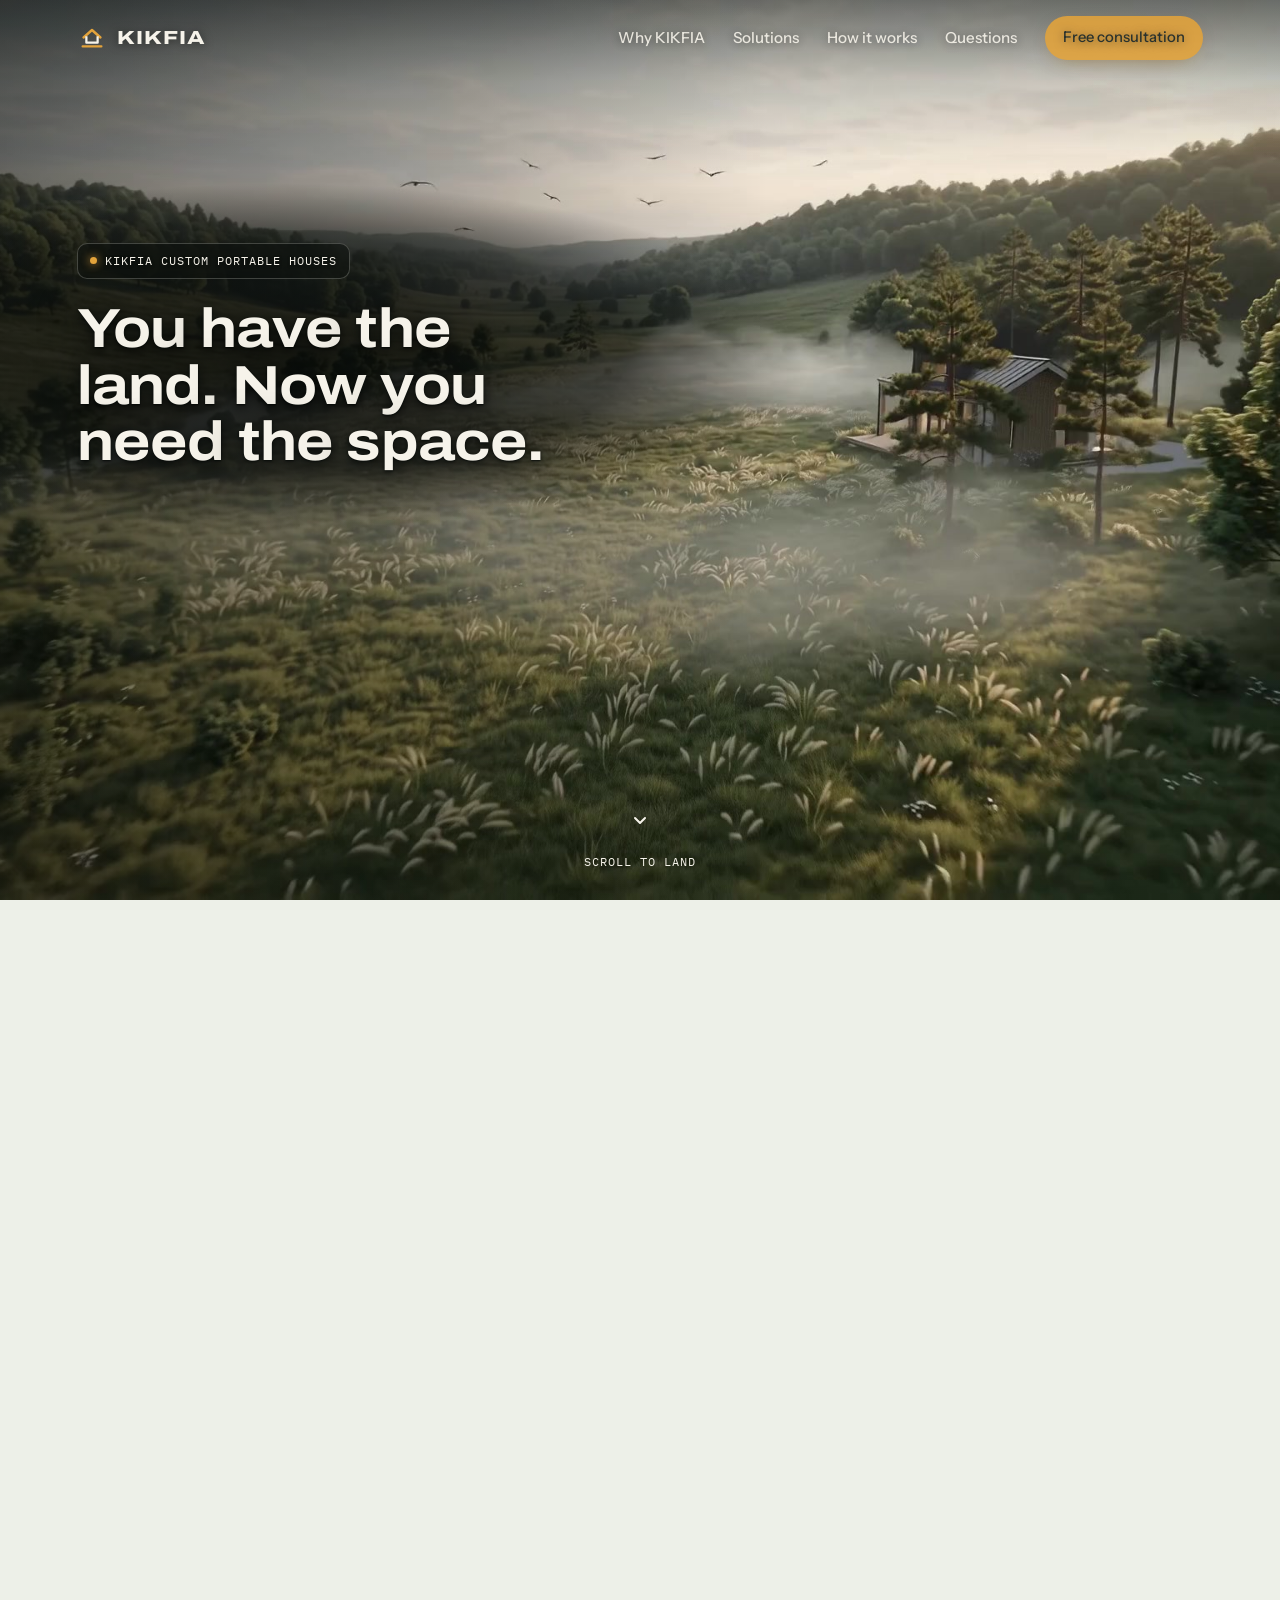
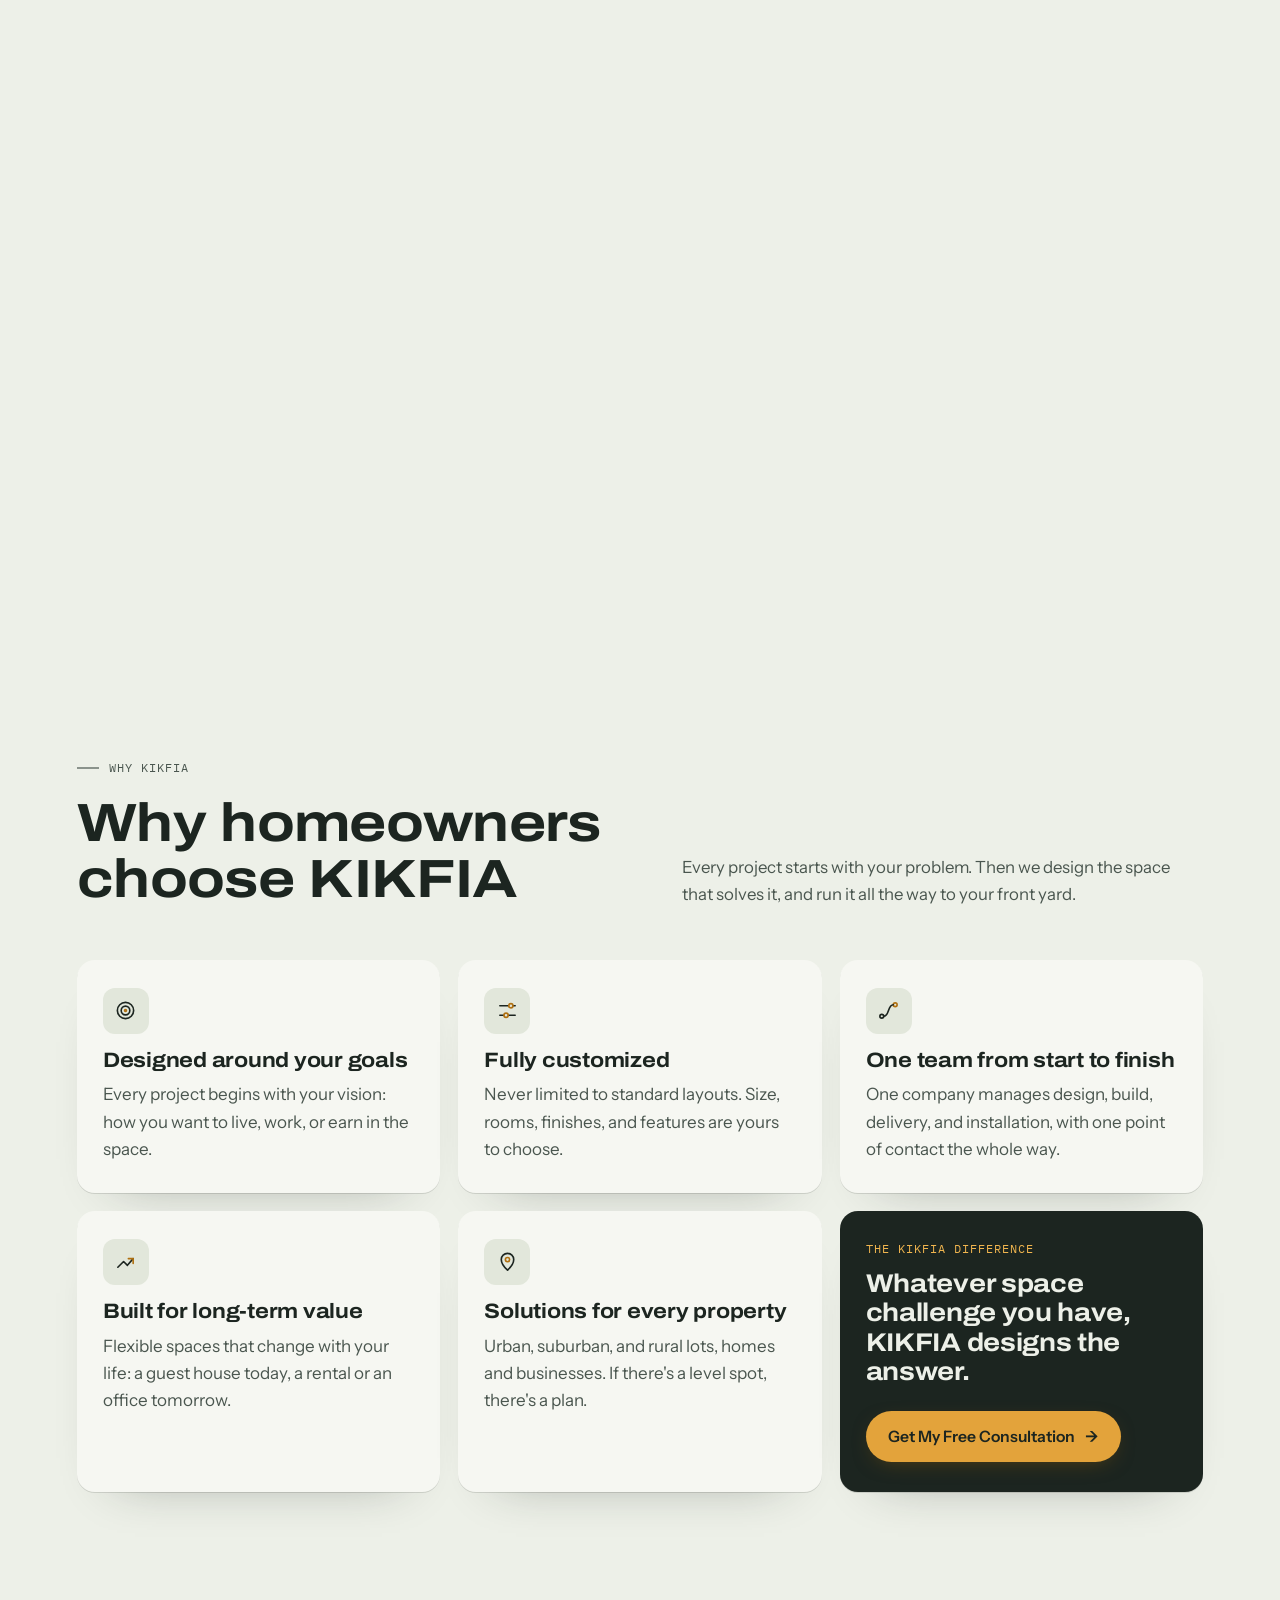
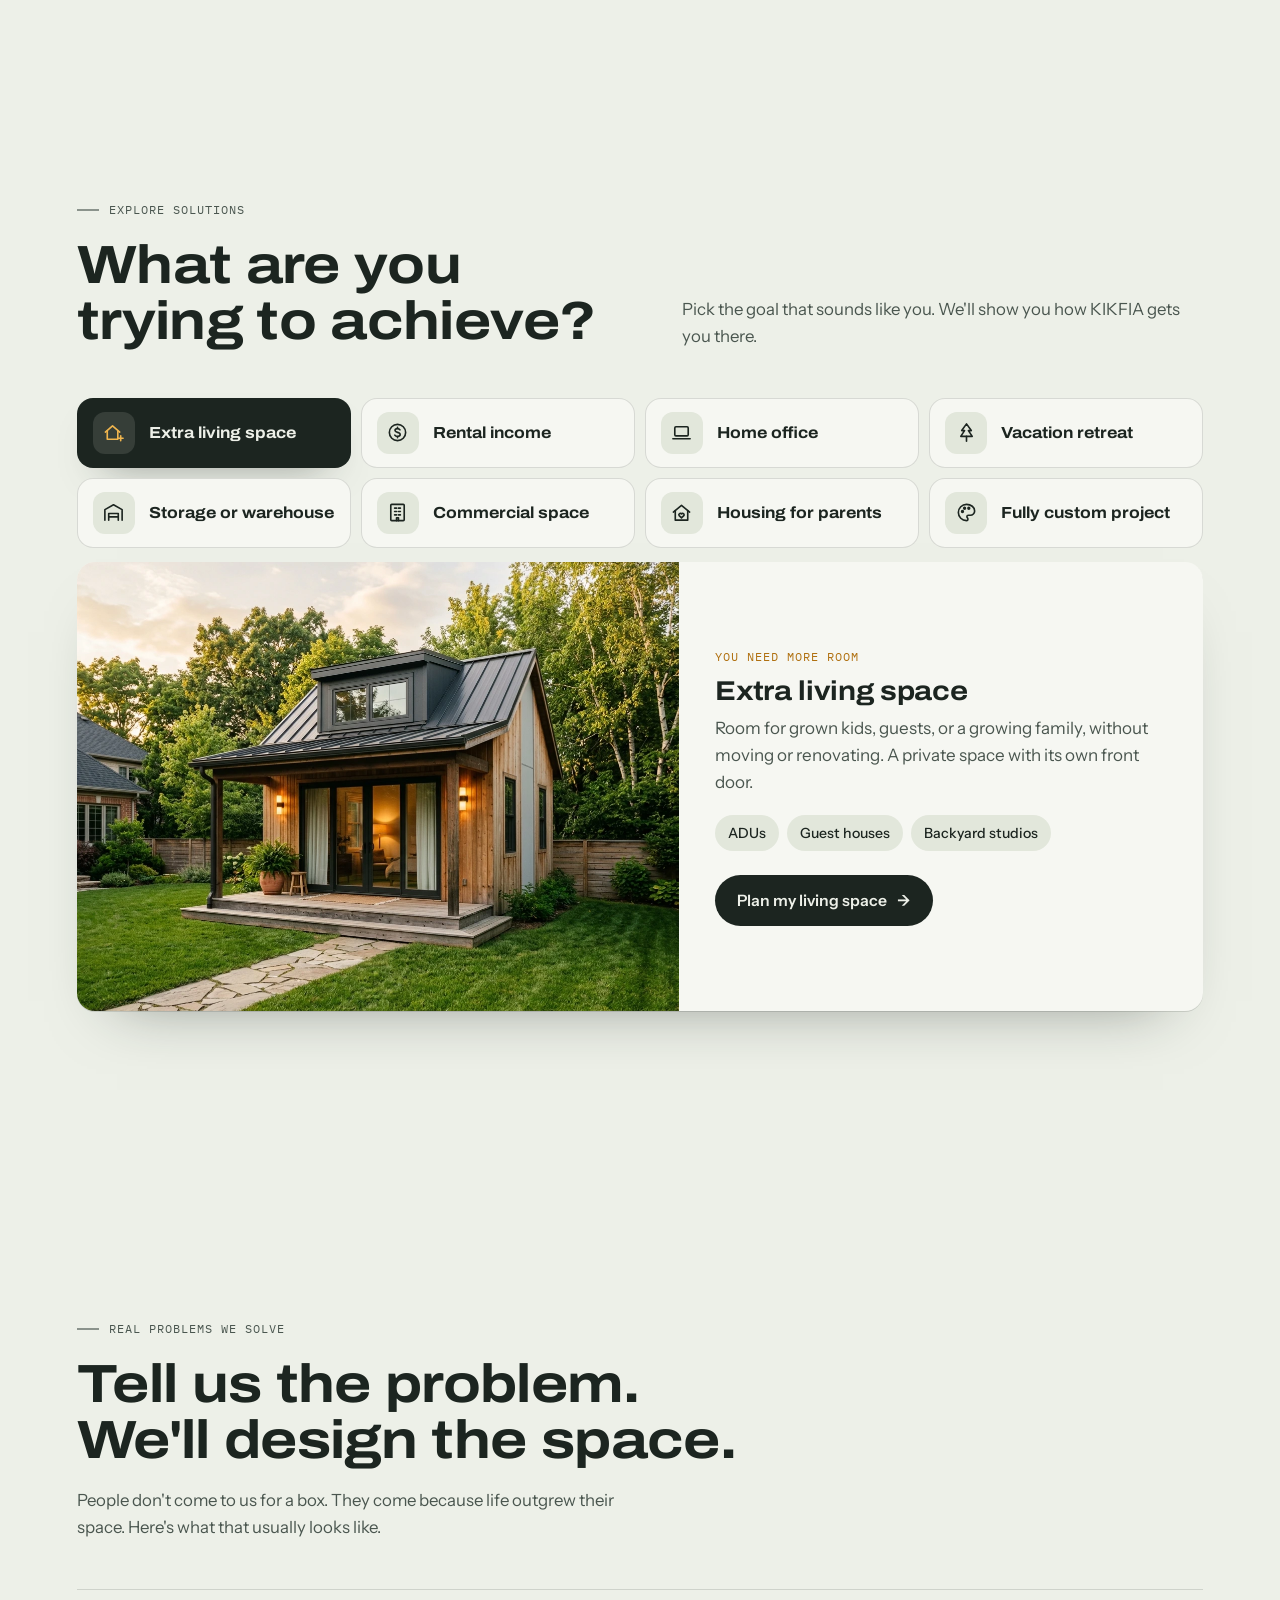
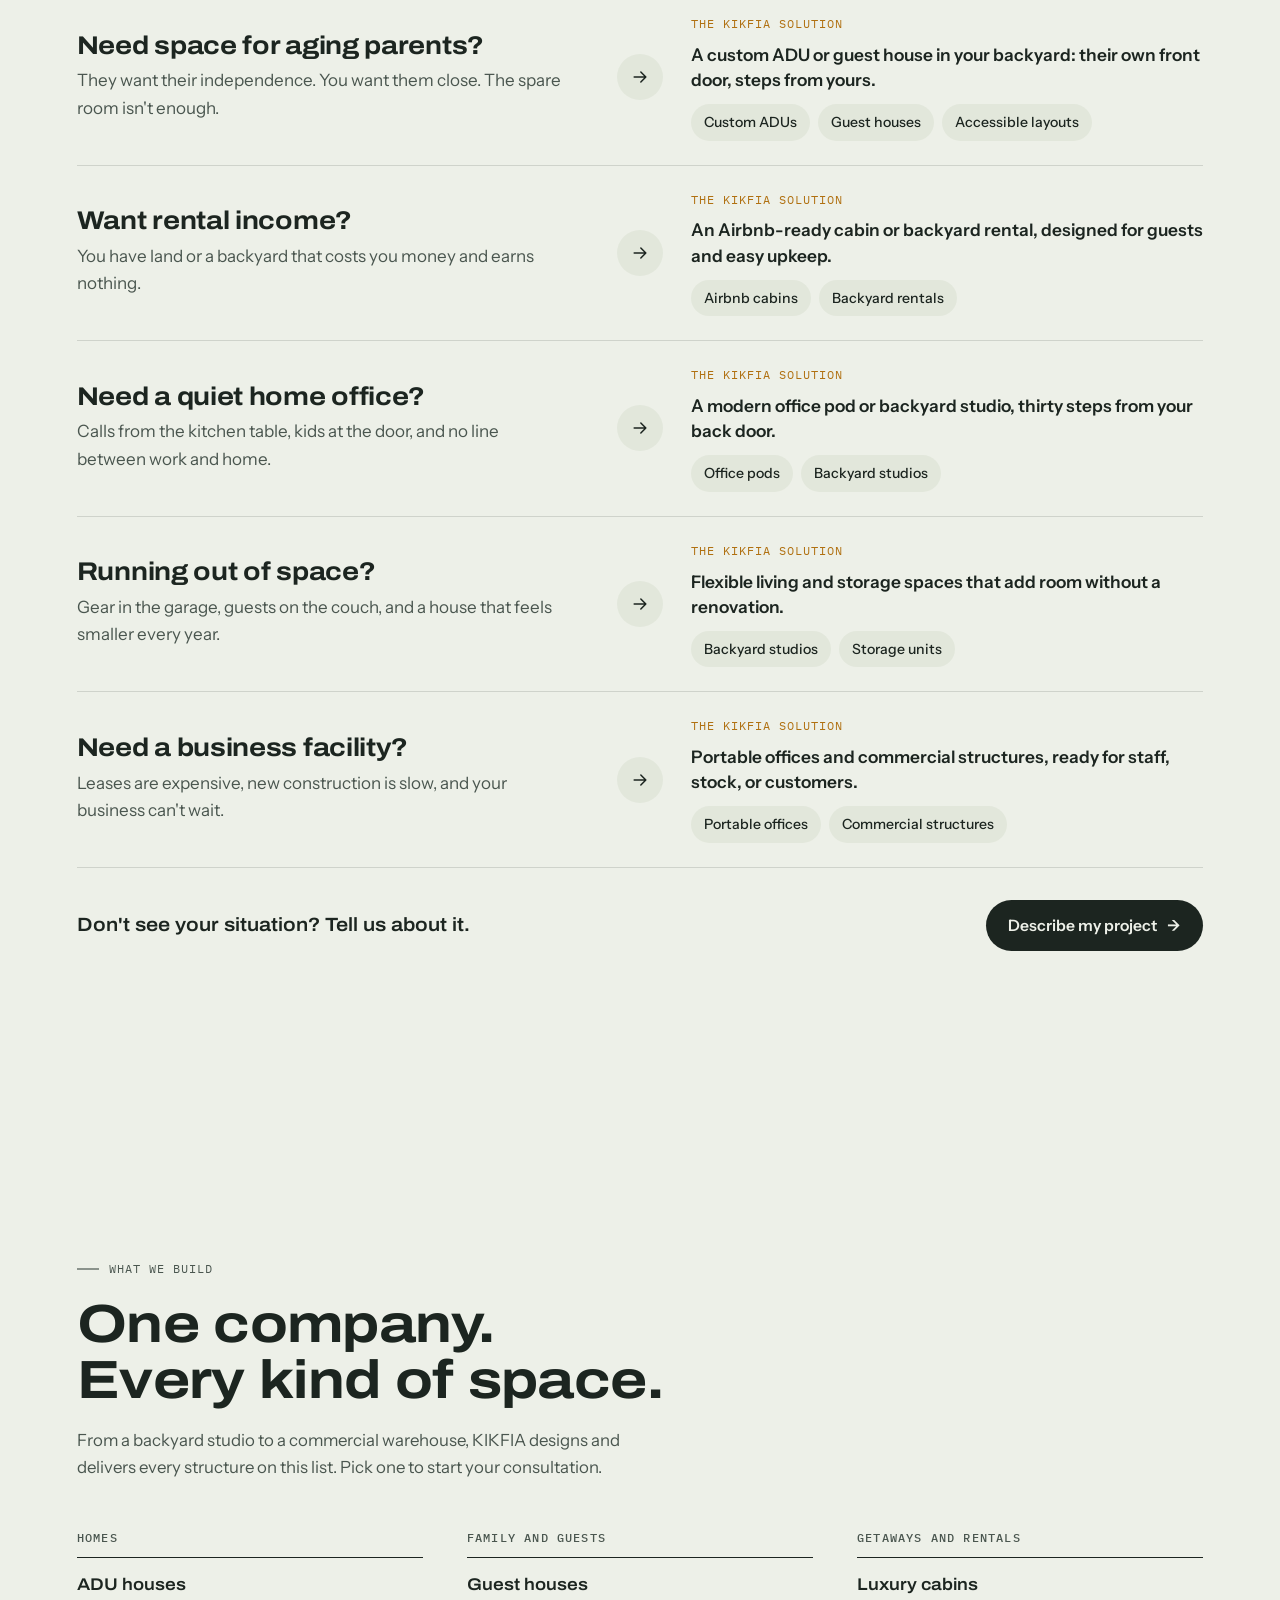
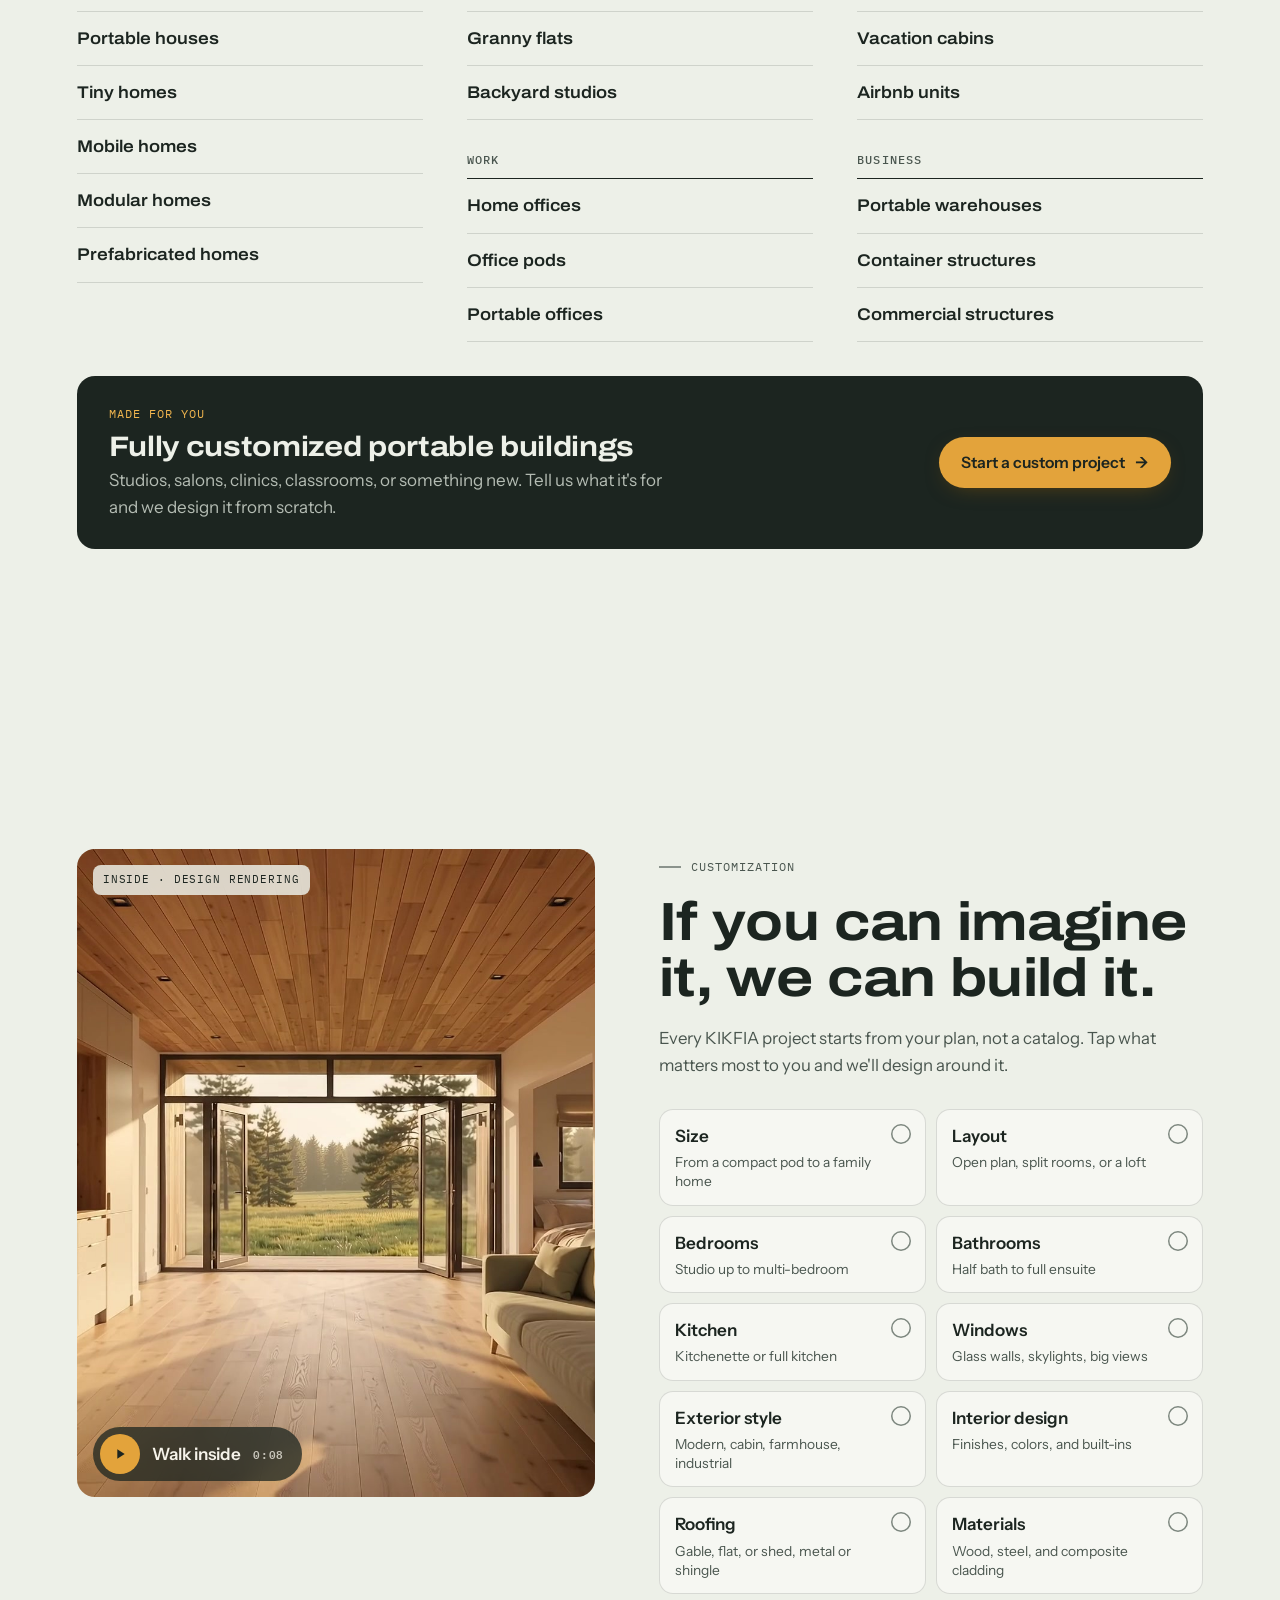
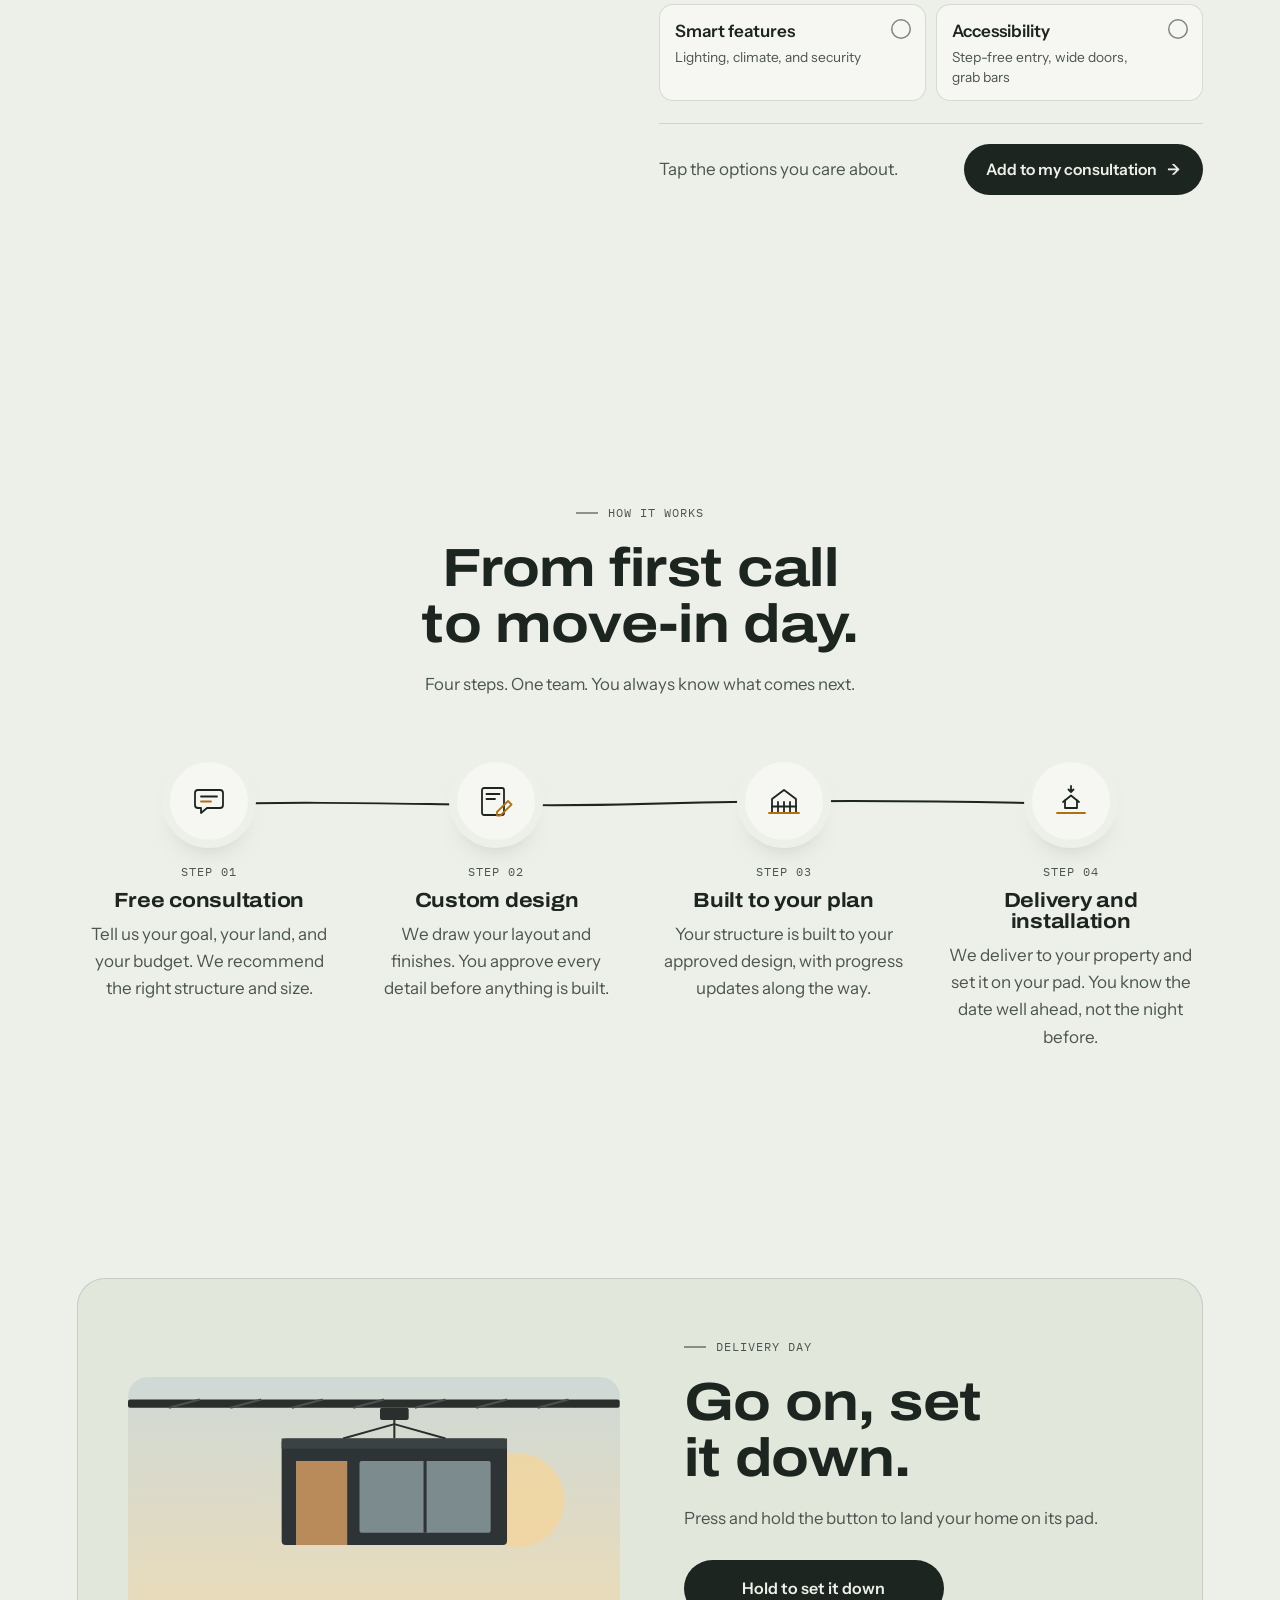
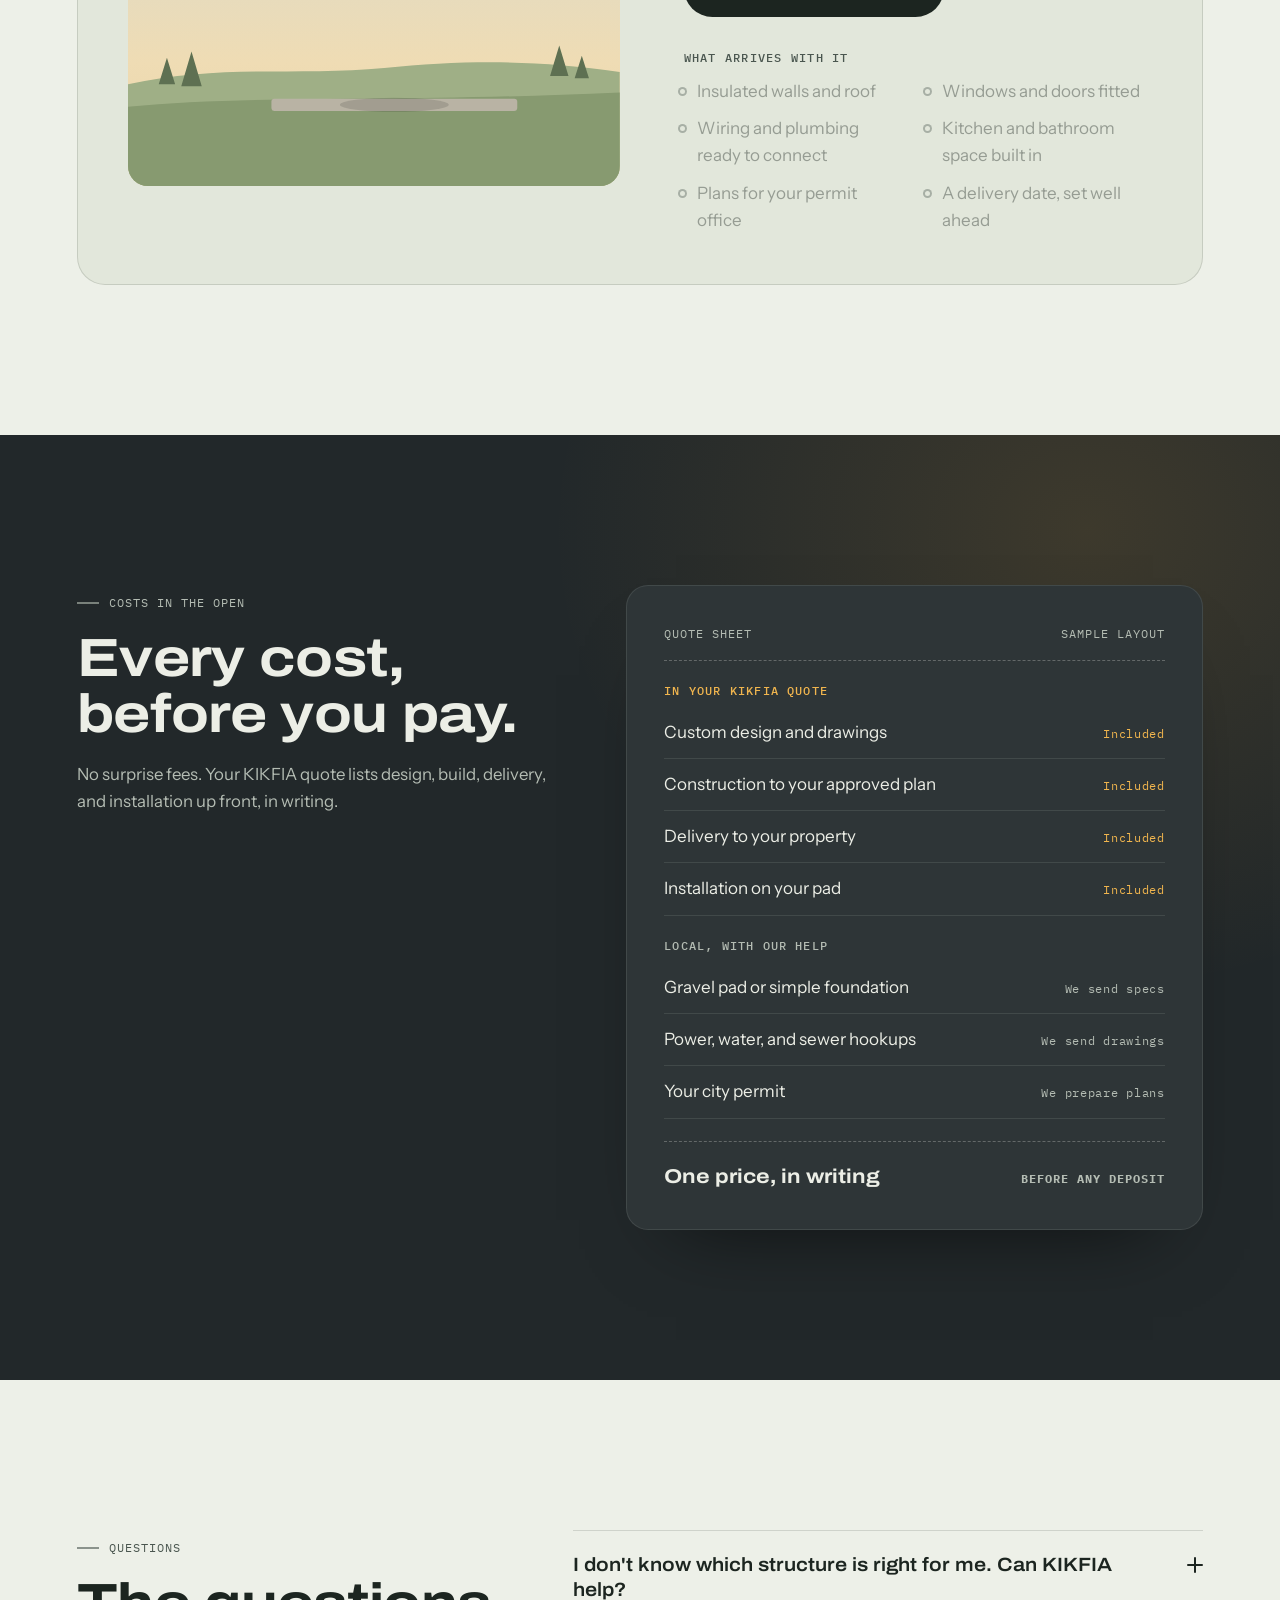
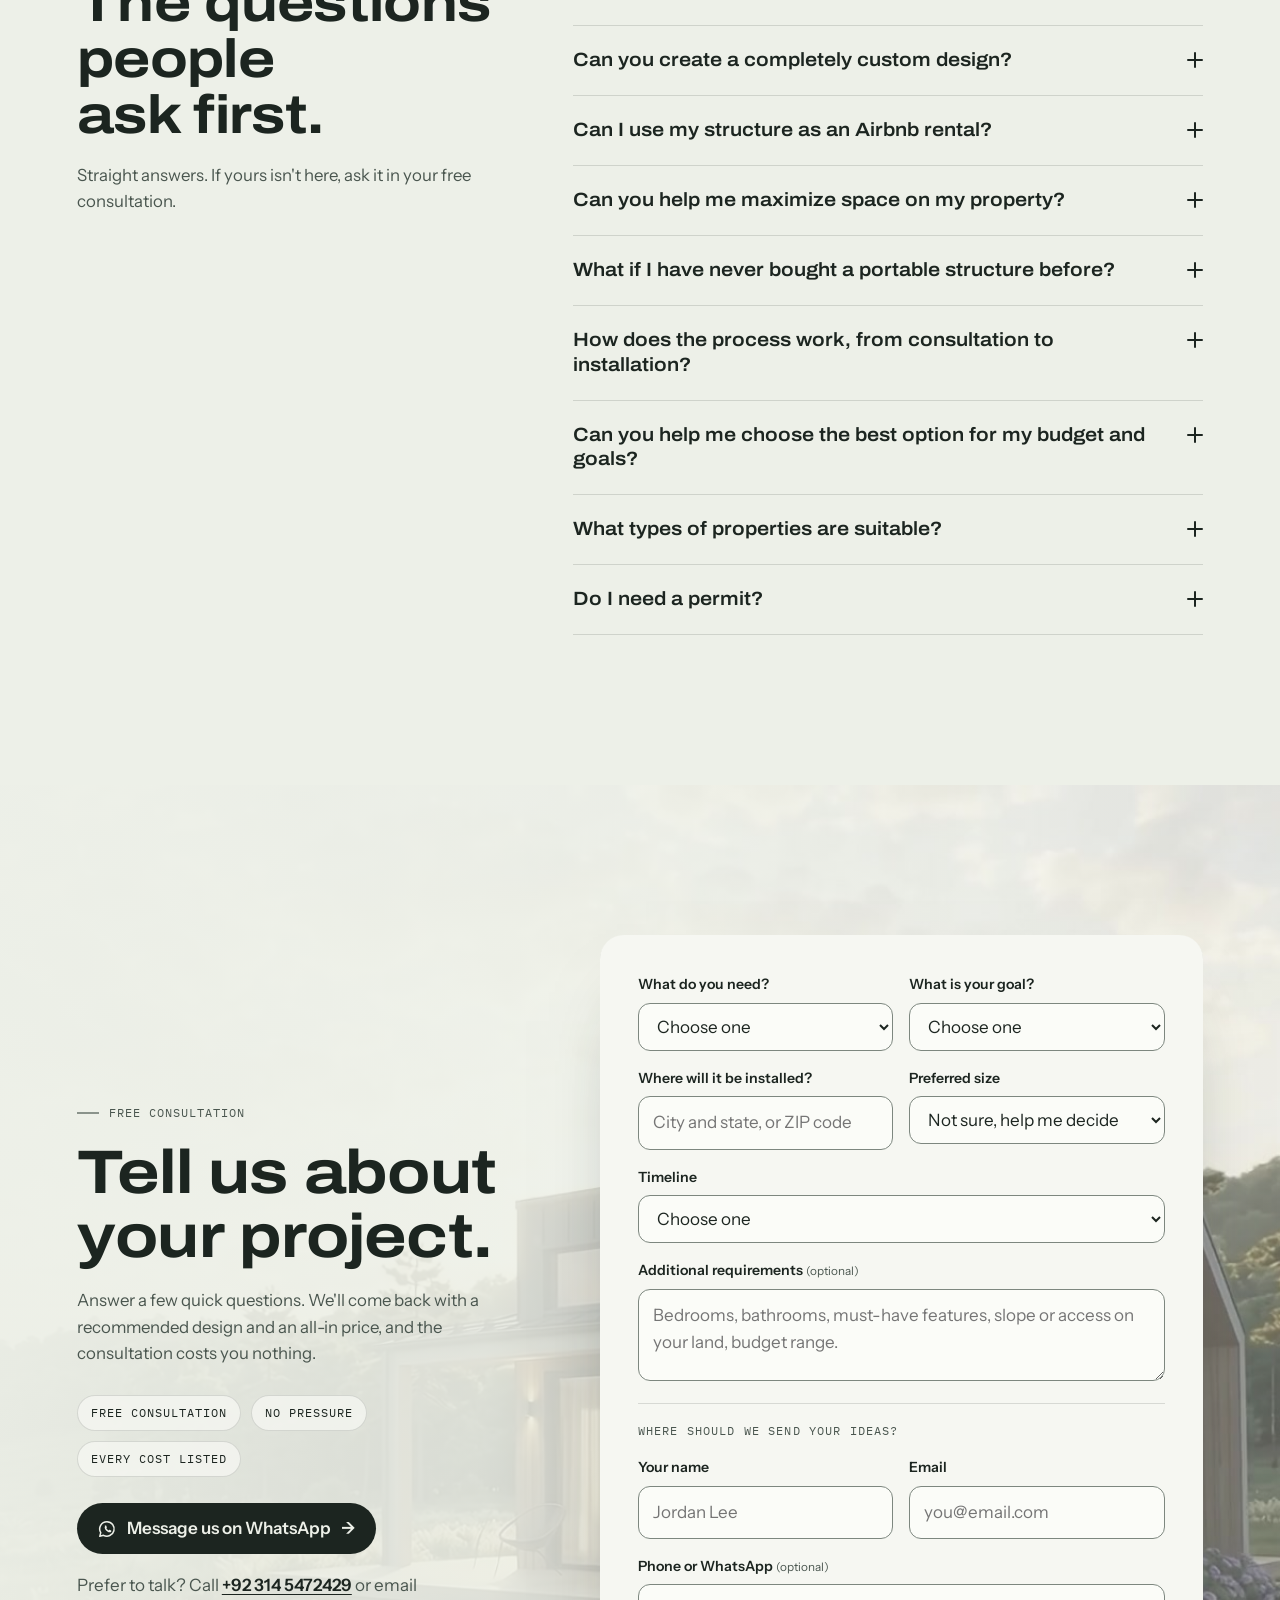
==== commit 5336f3b1: "Phase 2: why KIKFIA, goal finder for eight goals, problems, proof - Why homeowners choose KIKFIA: fi" ====
--- a/kikfia/index.html
+++ b/kikfia/index.html
@@ -196,7 +196,7 @@
 .in .rv:nth-child(3){transition-delay:.16s}
 .in .rv:nth-child(4){transition-delay:.24s}
 
-/* explore solutions: the goal finder */
+/* shared: split headers, photo frames, asset slots, placeholders */
 .split-head{display:grid;grid-template-columns:1.1fr 1fr;align-items:end;gap:32px}
 .split-head .lede{justify-self:end;margin-top:0}
 .ph{position:relative;margin:0;overflow:hidden;background:linear-gradient(160deg,#c9d3bf 0%,#e6cf9f 55%,#9aa98a 100%)}
@@ -205,27 +205,129 @@
 .ph::after{content:"";position:absolute;inset:0;pointer-events:none;background:linear-gradient(105deg,transparent 35%,rgba(255,236,190,.28) 50%,transparent 65%);transform:translateX(-120%)}
 .live .ph::after{animation:glint 9s var(--ease-io) infinite;animation-delay:-2s}
 @keyframes glint{0%,62%{transform:translateX(-120%)}100%{transform:translateX(120%)}}
-.finder{display:grid;grid-template-columns:minmax(0,.82fr) minmax(0,1.4fr);gap:28px;margin-top:52px;align-items:start}
-.goal-list{display:flex;flex-direction:column;gap:8px}
-.goal-tab{display:flex;flex-direction:column;align-items:flex-start;gap:7px;width:100%;padding:18px 22px;border:0;border-radius:16px;background:transparent;color:var(--ink);text-align:left;cursor:pointer;box-shadow:inset 0 0 0 1px var(--hair);transition:background-color .4s var(--ease-out),color .4s var(--ease-out),box-shadow .4s var(--ease-out)}
-.goal-tab:hover{background:rgba(246,247,242,.75)}
+.slot{position:relative;margin:0;overflow:hidden}
+.slot img,.slot video{display:block;width:100%;height:100%;object-fit:cover}
+.slot.empty{display:grid;place-items:center;padding:18px;border:1.5px dashed var(--line);background:repeating-linear-gradient(135deg,rgba(28,37,32,.035) 0 10px,transparent 10px 20px),linear-gradient(160deg,#dfe5d8,#efe3c8)}
+.slot.empty::before{content:attr(data-label);max-width:30ch;text-align:center;font-family:var(--f-mono);font-size:.66rem;line-height:1.55;letter-spacing:.06em;text-transform:uppercase;color:var(--ink-2)}
+html:not(.show-placeholders) .slot.empty::before{content:none}
+.ph-tag{position:absolute;top:12px;right:12px;z-index:2;padding:4px 8px;border-radius:6px;background:var(--accent);font-family:var(--f-mono);font-size:.6rem;letter-spacing:.08em;text-transform:uppercase;color:var(--ink)}
+.fill{font-style:italic;color:var(--ink-2)}
+[data-placeholder].review-card,[data-placeholder].case,[data-placeholder].rev-summary{border:1.5px dashed var(--line)}
+
+/* why homeowners choose KIKFIA */
+.why-grid{display:grid;grid-template-columns:repeat(3,minmax(0,1fr));gap:18px;margin-top:52px}
+.reason{display:flex;flex-direction:column;gap:10px;min-width:0;padding:28px 26px 30px;border-radius:var(--radius);background:var(--panel-2);box-shadow:0 1px 0 var(--hair),0 24px 50px -40px rgba(28,37,32,.45)}
+.r-ico{display:grid;place-items:center;width:46px;height:46px;margin-bottom:6px;border-radius:12px;background:var(--panel)}
+.r-ico svg,.g-ico svg{width:23px;height:23px;fill:none;stroke:currentColor;stroke-width:1.7;stroke-linecap:round;stroke-linejoin:round}
+.r-ico .acc{stroke:var(--focus)}
+.reason h3{font-size:1.3rem;font-stretch:112%}
+.reason p{color:var(--ink-2)}
+.reason.statement{justify-content:space-between;gap:24px;background:var(--ink);color:var(--canvas)}
+.statement .mono{color:var(--accent-text)}
+.statement h3{margin-top:10px;font-size:clamp(1.4rem,2vw,1.75rem);line-height:1.15}
+.statement .btn{align-self:flex-start}
+.statement :focus-visible{outline-color:var(--accent)}
+
+/* what are you trying to achieve: eight goals and one detail panel */
+.goal-grid{display:grid;grid-template-columns:repeat(4,minmax(0,1fr));gap:10px;margin-top:48px}
+.goal-tab{display:flex;align-items:center;gap:14px;min-width:0;padding:14px 16px;border:0;border-radius:16px;background:var(--panel-2);color:var(--ink);text-align:left;cursor:pointer;box-shadow:inset 0 0 0 1px var(--hair);transition:background-color .4s var(--ease-out),color .4s var(--ease-out),box-shadow .4s var(--ease-out),transform .4s var(--ease-out)}
+.goal-tab:hover{transform:translateY(-1px);box-shadow:inset 0 0 0 1px rgba(28,37,32,.3)}
 .goal-tab[aria-selected="true"]{background:var(--ink);color:var(--canvas);box-shadow:0 18px 40px -26px rgba(28,37,32,.75)}
-.g-title{font-family:var(--f-display);font-stretch:112%;font-weight:700;font-size:1.1rem;line-height:1.25}
-.g-sub{font-size:.66rem;line-height:1.5;color:var(--ink-2);transition:color .4s var(--ease-out)}
-.goal-tab[aria-selected="true"] .g-sub{color:var(--on-dark-2)}
-.goal-panel{border-radius:var(--radius);overflow:hidden;background:var(--panel-2);box-shadow:0 1px 0 var(--hair),0 30px 60px -40px rgba(28,37,32,.5)}
-.goal-ph{aspect-ratio:16/10}
+.g-ico{flex:none;display:grid;place-items:center;width:42px;height:42px;border-radius:12px;background:var(--panel);color:var(--ink);transition:background-color .4s var(--ease-out),color .4s var(--ease-out)}
+.goal-tab[aria-selected="true"] .g-ico{background:rgba(236,238,230,.12);color:var(--accent-text)}
+.g-title{font-family:var(--f-display);font-stretch:110%;font-weight:700;font-size:1rem;line-height:1.2}
+.goal-panel{display:grid;grid-template-columns:minmax(0,1.15fr) minmax(0,1fr);margin-top:14px;border-radius:var(--radius);overflow:hidden;background:var(--panel-2);box-shadow:0 1px 0 var(--hair),0 30px 60px -40px rgba(28,37,32,.5)}
+.goal-ph{min-height:360px}
 .goal-illo{position:absolute;inset:0;width:100%;height:100%;display:none}
 .goal-ph.illo img{display:none}
-.goal-ph.illo .goal-illo{display:block}
+.goal-ph[data-illo="storage"] .illo-storage,.goal-ph[data-illo="commercial"] .illo-commercial{display:block}
 .goal-ph img,.goal-illo,.goal-body{transition:opacity .25s var(--ease-out)}
 .goal-panel.swap .goal-ph img,.goal-panel.swap .goal-illo,.goal-panel.swap .goal-body{opacity:0}
-.goal-body{padding:26px 28px 30px}
-.goal-body h3{font-size:1.6rem;font-stretch:112%}
-.goal-body p{margin-top:10px;max-width:56ch;color:var(--ink-2)}
+.goal-body{display:flex;flex-direction:column;justify-content:center;padding:34px 36px}
+.goal-body .g-need{color:var(--focus)}
+.goal-body h3{margin-top:10px;font-size:1.7rem;font-stretch:112%}
+.goal-body p:not(.mono){margin-top:10px;max-width:50ch;color:var(--ink-2)}
 .g-chips{display:flex;flex-wrap:wrap;gap:8px;margin:18px 0 0;padding:0;list-style:none}
 .g-chips li{padding:7px 13px;border-radius:999px;background:var(--panel);font-size:.88rem;font-weight:500}
-.goal-body .btn{margin-top:24px}
+.goal-body .btn{align-self:flex-start;margin-top:24px}
+
+/* real problems we solve: problem, then solution */
+.prob-list{margin:48px 0 0;padding:0;list-style:none;border-top:1px solid var(--hair)}
+.prob{display:grid;grid-template-columns:200px minmax(0,1fr) 46px minmax(0,1fr);gap:28px;align-items:center;padding:24px 0;border-bottom:1px solid var(--hair)}
+.prob .slot{aspect-ratio:4/3;border-radius:14px}
+.prob .slot.empty{padding:12px}
+.prob .slot.empty::before{font-size:.6rem}
+.prob h3{font-size:clamp(1.3rem,2vw,1.6rem);font-stretch:112%}
+.situ{margin-top:8px;max-width:44ch;color:var(--ink-2)}
+.p-arrow{display:grid;place-items:center;width:46px;height:46px;border-radius:50%;background:var(--panel);transition:transform .4s var(--ease-out),background-color .4s var(--ease-out)}
+.p-arrow svg{width:20px;height:20px;fill:none;stroke:var(--ink);stroke-width:1.8;stroke-linecap:round;stroke-linejoin:round}
+.prob:hover .p-arrow{transform:translateX(4px);background:var(--accent)}
+.sol .mono{color:var(--focus)}
+.sol-line{margin-top:8px;font-size:1.08rem;font-weight:600;line-height:1.45}
+.sol .g-chips{margin-top:12px}
+html:not(.show-placeholders) .prob:has(.slot.empty){grid-template-columns:minmax(0,1fr) 46px minmax(0,1fr)}
+html:not(.show-placeholders) .slot.empty{display:none}
+.prob-more{display:flex;flex-wrap:wrap;align-items:center;justify-content:space-between;gap:16px 24px;margin-top:32px}
+.prob-more p{font-family:var(--f-display);font-stretch:110%;font-weight:600;font-size:1.2rem}
+
+/* project stories: video chapters, before and after, case studies */
+.story-tabs{display:flex;flex-wrap:wrap;gap:8px;margin-top:44px}
+.story-tab{padding:10px 18px;border:0;border-radius:999px;background:var(--panel);color:var(--ink);font-weight:600;cursor:pointer;transition:background-color .35s var(--ease-out),color .35s var(--ease-out)}
+.story-tab[aria-selected="true"]{background:var(--ink);color:var(--canvas)}
+.story-frame{position:relative;margin-top:16px;aspect-ratio:16/9;border-radius:var(--radius)}
+.story-play{position:absolute;left:50%;top:50%;z-index:2;display:grid;place-items:center;width:72px;height:72px;margin:-36px 0 0 -36px;border:0;border-radius:50%;background:var(--accent);color:var(--ink);cursor:pointer;box-shadow:0 14px 30px -12px rgba(140,90,10,.7);transition:transform .35s var(--ease-out)}
+.story-play:hover{transform:scale(1.05)}
+.story-play svg{width:26px;height:26px}
+.story-frame.empty .story-play{top:auto;bottom:22px;left:22px;margin:0;width:52px;height:52px;opacity:.55;cursor:default}
+.story-frame.playing .story-play{opacity:0;pointer-events:none}
+.chapters{display:flex;flex-wrap:wrap;align-items:center;gap:10px 8px;margin:18px 0 0;padding:0;list-style:none}
+.chapters li{display:flex;align-items:center;gap:8px;font-size:.92rem;color:var(--ink-2);transition:color .3s}
+.chapters li:not(:last-child)::after{content:"";width:18px;height:1.5px;margin-left:2px;background:var(--line)}
+.c-dot{width:8px;height:8px;border-radius:50%;background:var(--line);transition:background-color .3s,transform .3s}
+.chapters li.on{color:var(--ink);font-weight:600}
+.chapters li.on .c-dot{background:var(--accent);transform:scale(1.3)}
+.ba-row{display:grid;grid-template-columns:minmax(0,1.25fr) minmax(0,1fr);gap:clamp(28px,4vw,56px);align-items:center;margin-top:64px}
+.ba{position:relative;aspect-ratio:4/3;border-radius:var(--radius);overflow:hidden;--pos:50%;touch-action:pan-y}
+.ba-layer{position:absolute;inset:0}
+.ba-after{clip-path:inset(0 0 0 var(--pos))}
+.ba-layer.slot.empty{border-radius:var(--radius)}
+.ba-after.slot.empty{background:repeating-linear-gradient(135deg,rgba(28,37,32,.035) 0 10px,transparent 10px 20px),linear-gradient(160deg,#e9d7ae,#c7d1b9)}
+.ba-before.slot.empty{justify-items:start;padding-left:7%}
+.ba-after.slot.empty{justify-items:end;padding-right:7%}
+.ba .slot.empty::before{max-width:16ch}
+.ba-handle{position:absolute;top:0;bottom:0;left:var(--pos);z-index:2;width:2px;margin-left:-1px;background:var(--panel-2);pointer-events:none}
+.ba-handle::after{content:"";position:absolute;top:50%;left:50%;width:42px;height:42px;margin:-21px 0 0 -21px;border-radius:50%;background:var(--panel-2) url("data:image/svg+xml,%3Csvg xmlns='http://www.w3.org/2000/svg' viewBox='0 0 24 24'%3E%3Cpath d='M9 7l-5 5 5 5M15 7l5 5-5 5' fill='none' stroke='%231C2520' stroke-width='2' stroke-linecap='round' stroke-linejoin='round'/%3E%3C/svg%3E") center/20px no-repeat;box-shadow:0 8px 20px -8px rgba(28,37,32,.55)}
+.ba input{position:absolute;inset:0;z-index:3;width:100%;height:100%;margin:0;opacity:0;cursor:ew-resize}
+.ba input:focus-visible ~ .ba-handle::after{outline:3px solid var(--focus);outline-offset:2px}
+.ba-label{position:absolute;bottom:14px;z-index:2;padding:5px 10px;border-radius:8px;background:rgba(28,37,32,.74);color:var(--on-video);font-family:var(--f-mono);font-size:.64rem;letter-spacing:.08em;text-transform:uppercase;pointer-events:none}
+.ba-label.b{left:14px}
+.ba-label.a{right:14px}
+.ba-copy h3{margin-top:10px;font-size:clamp(1.5rem,2.4vw,2rem);font-stretch:112%}
+.ba-copy p:not(.mono){margin-top:12px;max-width:44ch;color:var(--ink-2)}
+.cases{display:grid;grid-template-columns:repeat(3,minmax(0,1fr));gap:18px;margin-top:64px}
+.case{position:relative;display:flex;flex-direction:column;min-width:0;border-radius:var(--radius);overflow:hidden;background:var(--panel-2);box-shadow:0 24px 50px -40px rgba(28,37,32,.45)}
+.case .slot{aspect-ratio:16/10}
+.case-body{padding:22px 22px 26px}
+.case-meta{display:flex;flex-wrap:wrap;gap:6px;margin-bottom:12px}
+.case-meta span{padding:4px 9px;border-radius:999px;background:var(--panel);font-family:var(--f-mono);font-size:.62rem;letter-spacing:.06em;text-transform:uppercase}
+.case h3{font-size:1.22rem;font-stretch:110%}
+.case dl{display:grid;grid-template-columns:auto 1fr;gap:6px 12px;margin:14px 0 0;font-size:.93rem}
+.case dt{font-weight:600}
+.case dd{margin:0;color:var(--ink-2)}
+
+/* client reviews */
+.rev-summary{position:relative;display:flex;flex-wrap:wrap;align-items:center;gap:10px 22px;margin-top:40px;padding:18px 22px;border-radius:14px;background:var(--panel-2)}
+.stars{display:inline-flex;gap:3px}
+.stars svg{width:18px;height:18px;fill:var(--accent)}
+.rev-summary b{font-family:var(--f-display);font-stretch:110%;font-size:1.2rem}
+.reviews-grid{display:grid;grid-template-columns:repeat(3,minmax(0,1fr));gap:18px;margin-top:18px}
+.review-card{position:relative;margin:0;display:flex;flex-direction:column;justify-content:space-between;gap:24px;min-width:0;padding:30px 26px 26px;border-radius:var(--radius);background:var(--panel-2);box-shadow:0 24px 50px -40px rgba(28,37,32,.45)}
+.review-card blockquote{margin:0;font-family:var(--f-display);font-stretch:106%;font-weight:600;font-size:1.1rem;line-height:1.45}
+.rc-who{display:flex;align-items:center;gap:12px}
+.rc-ava{flex:none;width:46px;height:46px;border-radius:50%}
+.rc-ava.slot.empty{padding:0}
+.rc-who b{display:block}
+.rc-who span{font-size:.9rem;color:var(--ink-2)}
 
 /* what we build: one index of every structure */
 .build-head{max-width:820px}
@@ -358,21 +460,6 @@
 .mf-col.quoted li span:last-child{color:var(--accent-text)}
 .mf-total{display:flex;justify-content:space-between;align-items:baseline;gap:16px;margin-top:22px;padding-top:18px;border-top:1px dashed rgba(236,238,230,.28);font-family:var(--f-display);font-stretch:114%;font-weight:700;font-size:1.25rem}
 .mf-total .mono{color:var(--on-dark-2)}
-
-/* why KIKFIA */
-.pillars{display:grid;grid-template-columns:repeat(4,minmax(0,1fr));gap:44px 34px;margin:56px 0 0;padding:0;list-style:none}
-.pillar{position:relative;min-width:0;padding-top:22px;border-top:1px solid var(--hair)}
-.pillar::before{content:"";position:absolute;left:0;top:-2px;width:38px;height:3px;border-radius:2px;background:var(--accent);transform-origin:left;transform:scaleX(0);transition:transform 1s var(--ease-out)}
-.trust.in .pillar::before{transform:scaleX(1)}
-.trust.in .pillar:nth-child(2)::before{transition-delay:.08s}
-.trust.in .pillar:nth-child(3)::before{transition-delay:.16s}
-.trust.in .pillar:nth-child(4)::before{transition-delay:.24s}
-.trust.in .pillar:nth-child(5)::before{transition-delay:.32s}
-.trust.in .pillar:nth-child(6)::before{transition-delay:.4s}
-.trust.in .pillar:nth-child(7)::before{transition-delay:.48s}
-.trust.in .pillar:nth-child(8)::before{transition-delay:.56s}
-.pillar h3{font-size:1.16rem;font-stretch:110%}
-.pillar p{margin-top:8px;font-size:.98rem;color:var(--ink-2)}
 
 /* 06: FAQ */
 .faq-grid{display:grid;grid-template-columns:.8fr 1.2fr;gap:clamp(32px,6vw,90px);align-items:start}
@@ -446,36 +533,53 @@
   .homes-fig{position:relative;top:auto}
   .homes-fig .ph{aspect-ratio:16/10}
   .index{grid-template-columns:repeat(2,minmax(0,1fr))}
-  .pillars{grid-template-columns:repeat(2,minmax(0,1fr))}
   .quote-bg{background:linear-gradient(180deg,rgba(237,240,232,.94) 0%,rgba(237,240,232,.86) 100%),url("assets/hero-ending.jpg") 70% center/cover no-repeat,linear-gradient(180deg,#c9d3bf,#e6cf9f)}
 }
 @media (max-width:820px){
-  .goal-list{flex-direction:row;overflow-x:auto;scroll-snap-type:x mandatory;padding-bottom:8px}
-  .goal-tab{flex:0 0 min(78%,300px);scroll-snap-align:start}
   .steps{grid-template-columns:1fr 1fr;row-gap:44px}
   .steps-path{display:none}
 }
 @media (max-width:560px){
   body{font-size:16px}
-  .steps,.fields,.arrives,.opts,.index,.pillars{grid-template-columns:1fr}
+  .steps,.fields,.arrives,.opts,.index{grid-template-columns:1fr}
   .hold-btn{width:100%;min-width:0}
   .goal-body{padding:22px 20px 24px}
   .ix-custom{padding:24px 22px}
 }
 @media (pointer:coarse){.btn,.hold-btn{min-height:44px;display:inline-flex;align-items:center;justify-content:center}.goal-tab,.opt,.ix-group a,.qa summary{min-height:44px}}
+@media (max-width:1000px){
+  .why-grid{grid-template-columns:repeat(2,minmax(0,1fr))}
+  .goal-panel,.ba-row{grid-template-columns:1fr}
+  .goal-ph{min-height:0;aspect-ratio:16/10}
+  .prob{grid-template-columns:150px minmax(0,1fr) 40px minmax(0,1fr);gap:20px}
+  .cases,.reviews-grid{grid-template-columns:repeat(2,minmax(0,1fr))}
+}
+@media (max-width:820px){
+  .goal-grid{grid-template-columns:repeat(2,minmax(0,1fr))}
+  .prob,html:not(.show-placeholders) .prob:has(.slot.empty){grid-template-columns:1fr;gap:14px}
+  .prob .slot{aspect-ratio:16/9}
+  .p-arrow{transform:rotate(90deg)}
+  .prob:hover .p-arrow{transform:rotate(90deg) translateX(4px)}
+}
+@media (max-width:560px){
+  .why-grid,.cases,.reviews-grid{grid-template-columns:1fr}
+  .goal-tab{gap:10px;padding:12px}
+  .g-ico{width:36px;height:36px}
+  .goal-body{padding:24px 22px 26px}
+  .story-tab{flex:1 1 100%;text-align:left}
+}
 
 /* ---------- reduced motion: final states, nothing moves ---------- */
 @media (prefers-reduced-motion: reduce){
   html{scroll-behavior:auto}
   *,*::before,*::after{animation:none!important;transition:none!important;transition-delay:0s!important}
   .rv{opacity:1!important;transform:none!important}
-  .pillar::before{transform:none!important}
   .steps-path path,.ico *{stroke-dashoffset:0!important}
   .mote{display:none}
   .chev svg{transform:none}
 }
 </style>
-<noscript><style>.band.b4{opacity:1;--k:1}.rv{opacity:1;transform:none}.steps-path path,.ico *{stroke-dashoffset:0}.pillar::before{transform:none}</style></noscript>
+<noscript><style>.band.b4{opacity:1;--k:1}.rv{opacity:1;transform:none}.steps-path path,.ico *{stroke-dashoffset:0}</style></noscript>
 </head>
 <body>
 <a class="skip" href="#main">Skip to content</a>
@@ -504,10 +608,10 @@
     KIKFIA
   </a>
   <ul class="nav-links">
+    <li><a href="#why">Why KIKFIA</a></li>
     <li><a href="#solutions">Solutions</a></li>
-    <li class="wide"><a href="#customize">Customize</a></li>
+    <li class="wide"><a href="#stories">Stories</a></li>
     <li><a href="#route">How it works</a></li>
-    <li><a href="#why">Why KIKFIA</a></li>
     <li class="wide"><a href="#faq">Questions</a></li>
     <li class="nav-cta"><a class="btn" href="#consultation">Free consultation</a></li>
   </ul>
@@ -516,14 +620,17 @@
 <div class="route-line" aria-hidden="true">
   <div class="rl-track"></div>
   <div class="rl-fill"></div>
-  <div class="rl-way" data-for="solutions" style="top:0%"><span>Solutions</span></div>
-  <div class="rl-way" data-for="build" style="top:14.29%"><span>What we build</span></div>
-  <div class="rl-way" data-for="customize" style="top:28.57%"><span>Customize</span></div>
-  <div class="rl-way" data-for="route" style="top:42.86%"><span>How it works</span></div>
-  <div class="rl-way" data-for="costs" style="top:57.14%"><span>Costs</span></div>
-  <div class="rl-way" data-for="why" style="top:71.43%"><span>Why KIKFIA</span></div>
-  <div class="rl-way" data-for="faq" style="top:85.71%"><span>Questions</span></div>
-  <div class="rl-way" data-for="consultation" style="top:100%"><span>Consultation</span></div>
+  <div class="rl-way" data-for="why"><span>Why KIKFIA</span></div>
+  <div class="rl-way" data-for="solutions"><span>Solutions</span></div>
+  <div class="rl-way" data-for="problems"><span>Problems we solve</span></div>
+  <div class="rl-way" data-for="stories"><span>Stories</span></div>
+  <div class="rl-way" data-for="build"><span>What we build</span></div>
+  <div class="rl-way" data-for="customize"><span>Customize</span></div>
+  <div class="rl-way" data-for="route"><span>How it works</span></div>
+  <div class="rl-way" data-for="costs"><span>Costs</span></div>
+  <div class="rl-way" data-for="reviews"><span>Reviews</span></div>
+  <div class="rl-way" data-for="faq"><span>Questions</span></div>
+  <div class="rl-way" data-for="consultation"><span>Consultation</span></div>
   <div class="rl-pin"><svg viewBox="0 0 28 28"><circle cx="14" cy="14" r="13" fill="#1C2520"/><path d="M8.5 14 14 9.2l5.5 4.8" fill="none" stroke="#E3A33B" stroke-width="2" stroke-linecap="round" stroke-linejoin="round"/><path class="pb" d="M10.2 13.2v5.3h7.6v-5.3" fill="none" stroke="#EDF0E8" stroke-width="1.8" stroke-linejoin="round"/></svg></div>
 </div>
 
@@ -572,53 +679,228 @@
   </div>
 </section>
 
+<section class="sec why" id="why" data-io>
+  <div class="wrap">
+    <header class="split-head">
+      <div>
+        <p class="kick mono rv">Why KIKFIA</p>
+        <h2 class="rv">Why homeowners choose KIKFIA</h2>
+      </div>
+      <p class="lede rv">Every project starts with your problem. Then we design the space that solves it, and run it all the way to your front yard.</p>
+    </header>
+    <div class="why-grid">
+      <article class="reason rv">
+        <span class="r-ico" aria-hidden="true"><svg viewBox="0 0 24 24"><circle cx="12" cy="12" r="8.5"/><circle cx="12" cy="12" r="4.5"/><circle class="acc" cx="12" cy="12" r="1"/></svg></span>
+        <h3>Designed around your goals</h3>
+        <p>Every project begins with your vision: how you want to live, work, or earn in the space.</p>
+      </article>
+      <article class="reason rv">
+        <span class="r-ico" aria-hidden="true"><svg viewBox="0 0 24 24"><path d="M4 7h9M18 7h2M4 17h4M13 17h7"/><circle class="acc" cx="15.5" cy="7" r="2.2"/><circle class="acc" cx="10.5" cy="17" r="2.2"/></svg></span>
+        <h3>Fully customized</h3>
+        <p>Never limited to standard layouts. Size, rooms, finishes, and features are yours to choose.</p>
+      </article>
+      <article class="reason rv">
+        <span class="r-ico" aria-hidden="true"><svg viewBox="0 0 24 24"><circle cx="5" cy="18" r="2"/><circle class="acc" cx="19" cy="6" r="2"/><path d="M7 18c6 0 4-12 10-12"/></svg></span>
+        <h3>One team from start to finish</h3>
+        <p>One company manages design, build, delivery, and installation, with one point of contact the whole way.</p>
+      </article>
+      <article class="reason">
+        <span class="r-ico" aria-hidden="true"><svg viewBox="0 0 24 24"><path d="M4 18l6-6 4 4 6-7"/><path class="acc" d="M15 9h5v5"/></svg></span>
+        <h3>Built for long-term value</h3>
+        <p>Flexible spaces that change with your life: a guest house today, a rental or an office tomorrow.</p>
+      </article>
+      <article class="reason">
+        <span class="r-ico" aria-hidden="true"><svg viewBox="0 0 24 24"><path d="M12 21s-6.5-5.6-6.5-11a6.5 6.5 0 0 1 13 0c0 5.4-6.5 11-6.5 11z"/><circle class="acc" cx="12" cy="10" r="2.2"/></svg></span>
+        <h3>Solutions for every property</h3>
+        <p>Urban, suburban, and rural lots, homes and businesses. If there's a level spot, there's a plan.</p>
+      </article>
+      <article class="reason statement">
+        <div>
+          <p class="mono">The KIKFIA difference</p>
+          <h3>Whatever space challenge you have, KIKFIA designs the answer.</h3>
+        </div>
+        <a class="btn" href="#consultation">Get My Free Consultation <span class="arr" aria-hidden="true">&rarr;</span></a>
+      </article>
+    </div>
+  </div>
+</section>
+
 <section class="sec goals" id="solutions" data-io>
   <div class="wrap">
     <header class="split-head">
       <div>
         <p class="kick mono rv">Explore solutions</p>
-        <h2 class="rv">What do you need the space to do?</h2>
-      </div>
-      <p class="lede rv">Start with your goal. We design the structure around it.</p>
+        <h2 class="rv">What are you trying to achieve?</h2>
+      </div>
+      <p class="lede rv">Pick the goal that sounds like you. We'll show you how KIKFIA gets you there.</p>
     </header>
-    <div class="finder rv">
-      <div class="goal-list" role="tablist" aria-label="Choose your goal">
-        <button class="goal-tab" type="button" role="tab" id="tab-living" data-goal="living" aria-selected="true" aria-controls="goalPanel"><span class="g-title">I need extra living space</span><span class="g-sub mono">ADUs &middot; Guest houses &middot; Granny flats</span></button>
-        <button class="goal-tab" type="button" role="tab" id="tab-rental" data-goal="rental" aria-selected="false" aria-controls="goalPanel" tabindex="-1"><span class="g-title">I want rental income</span><span class="g-sub mono">Airbnb cabins &middot; Guest houses &middot; Vacation units</span></button>
-        <button class="goal-tab" type="button" role="tab" id="tab-office" data-goal="office" aria-selected="false" aria-controls="goalPanel" tabindex="-1"><span class="g-title">I need a home office</span><span class="g-sub mono">Office pods &middot; Garden offices &middot; Remote work studios</span></button>
-        <button class="goal-tab" type="button" role="tab" id="tab-business" data-goal="business" aria-selected="false" aria-controls="goalPanel" tabindex="-1"><span class="g-title">I need business space</span><span class="g-sub mono">Portable offices &middot; Warehouses &middot; Commercial units</span></button>
-        <button class="goal-tab" type="button" role="tab" id="tab-custom" data-goal="custom" aria-selected="false" aria-controls="goalPanel" tabindex="-1"><span class="g-title">I need a custom solution</span><span class="g-sub mono">Fully customized portable structures</span></button>
-      </div>
-      <div class="goal-panel" id="goalPanel" role="tabpanel" aria-labelledby="tab-living" tabindex="0">
-        <figure class="ph goal-ph">
-          <img id="gImg" src="assets/use-backyard.webp" alt="A KIKFIA guest house in a green backyard, a stone path leading to its porch" width="1200" height="896" loading="lazy" decoding="async">
-          <svg class="goal-illo" viewBox="0 0 640 400" preserveAspectRatio="xMidYMid slice" aria-hidden="true">
-            <defs><linearGradient id="gSky" x1="0" y1="0" x2="0" y2="1"><stop offset="0" stop-color="#D3DDD8"/><stop offset="1" stop-color="#EFDDB4"/></linearGradient></defs>
-            <rect width="640" height="400" fill="url(#gSky)"/>
-            <circle cx="530" cy="104" r="40" fill="#F4D49A" opacity=".8"/>
-            <path d="M0 296 C 160 284, 320 292, 640 282 V400 H0z" fill="#9FAF86"/>
-            <path d="M0 322 H640 V400 H0z" fill="#BDB7A8"/>
-            <path d="M0 322 H640" stroke="#A39D8E" stroke-width="2"/>
-            <path d="M36 300 l8 -26 l8 26z M58 302 l10 -34 l10 34z M598 290 l9 -30 l9 30z" fill="#5E7052"/>
-            <path d="M60 184 L 195 142 L 330 184 Z" fill="#3B4244"/>
-            <rect x="72" y="182" width="246" height="140" fill="#2E3436"/>
-            <rect x="108" y="226" width="112" height="96" fill="#4A5250"/>
-            <path d="M108 238h112M108 250h112M108 262h112M108 274h112M108 286h112M108 298h112M108 310h112" stroke="#2E3436" stroke-width="2"/>
-            <rect x="244" y="212" width="54" height="40" fill="#F2C77E"/>
-            <rect x="360" y="200" width="226" height="10" fill="#3B4244"/>
-            <rect x="360" y="208" width="226" height="114" fill="#2E3436"/>
-            <rect x="378" y="228" width="44" height="94" fill="#B98B5A"/>
-            <rect x="436" y="228" width="132" height="62" rx="2" fill="#F2C77E"/>
-            <path d="M502 228v62" stroke="#2E3436" stroke-width="3"/>
-          </svg>
-        </figure>
-        <div class="goal-body">
-          <h3 id="gTitle">Extra living space</h3>
-          <p id="gText">Room for aging parents, grown kids, or guests, right in your backyard. A private home with its own front door, steps from yours.</p>
-          <ul class="g-chips" id="gChips"><li>ADUs</li><li>Guest houses</li><li>Granny flats</li></ul>
-          <a class="btn dark" href="#consultation" id="gCta">Plan my living space <span class="arr" aria-hidden="true">&rarr;</span></a>
+    <div class="goal-grid rv" role="tablist" aria-label="Choose your goal">
+      <button class="goal-tab" type="button" role="tab" id="tab-living" data-goal="living" aria-selected="true" aria-controls="goalPanel"><span class="g-ico" aria-hidden="true"><svg viewBox="0 0 24 24"><path d="M3.5 11.5 11 5l7.5 6.5"/><path d="M5.5 10v9h11v-9"/><path d="M19.5 15.5v5M17 18h5"/></svg></span><span class="g-title">Extra living space</span></button>
+      <button class="goal-tab" type="button" role="tab" id="tab-rental" data-goal="rental" aria-selected="false" aria-controls="goalPanel" tabindex="-1"><span class="g-ico" aria-hidden="true"><svg viewBox="0 0 24 24"><circle cx="12" cy="12" r="8.5"/><path d="M14.6 9.3c-.5-.8-1.5-1.3-2.6-1.3-1.5 0-2.6.8-2.6 1.9 0 2.6 5.4 1.4 5.4 4.2 0 1.1-1.2 1.9-2.8 1.9-1.2 0-2.3-.5-2.8-1.3M12 6.5V8M12 16v1.5"/></svg></span><span class="g-title">Rental income</span></button>
+      <button class="goal-tab" type="button" role="tab" id="tab-office" data-goal="office" aria-selected="false" aria-controls="goalPanel" tabindex="-1"><span class="g-ico" aria-hidden="true"><svg viewBox="0 0 24 24"><rect x="5" y="6" width="14" height="9.5" rx="1.2"/><path d="M3 18.5h18"/></svg></span><span class="g-title">Home office</span></button>
+      <button class="goal-tab" type="button" role="tab" id="tab-retreat" data-goal="retreat" aria-selected="false" aria-controls="goalPanel" tabindex="-1"><span class="g-ico" aria-hidden="true"><svg viewBox="0 0 24 24"><path d="M12 3l5 7h-3l4 6H6l4-6H7z"/><path d="M12 16v5"/></svg></span><span class="g-title">Vacation retreat</span></button>
+      <button class="goal-tab" type="button" role="tab" id="tab-storage" data-goal="storage" aria-selected="false" aria-controls="goalPanel" tabindex="-1"><span class="g-ico" aria-hidden="true"><svg viewBox="0 0 24 24"><path d="M3 20V9l9-5 9 5v11"/><path d="M7 20v-7h10v7M7 16.5h10"/></svg></span><span class="g-title">Storage or warehouse</span></button>
+      <button class="goal-tab" type="button" role="tab" id="tab-commercial" data-goal="commercial" aria-selected="false" aria-controls="goalPanel" tabindex="-1"><span class="g-ico" aria-hidden="true"><svg viewBox="0 0 24 24"><rect x="5" y="3.5" width="14" height="17" rx="1"/><path d="M9 7.5h2M13 7.5h2M9 11h2M13 11h2M9 14.5h2M13 14.5h2M11 20.5v-3h2v3"/></svg></span><span class="g-title">Commercial space</span></button>
+      <button class="goal-tab" type="button" role="tab" id="tab-parents" data-goal="parents" aria-selected="false" aria-controls="goalPanel" tabindex="-1"><span class="g-ico" aria-hidden="true"><svg viewBox="0 0 24 24"><path d="M3.5 11.5 12 4.5l8.5 7"/><path d="M5.5 10v10h13V10"/><path d="M12 17.6l-2.4-2.3a1.5 1.5 0 0 1 2.4-1.8 1.5 1.5 0 0 1 2.4 1.8z"/></svg></span><span class="g-title">Housing for parents</span></button>
+      <button class="goal-tab" type="button" role="tab" id="tab-custom" data-goal="custom" aria-selected="false" aria-controls="goalPanel" tabindex="-1"><span class="g-ico" aria-hidden="true"><svg viewBox="0 0 24 24"><path d="M12 3.5a8.5 8.5 0 0 0 0 17c1 0 1.5-.7 1.5-1.5 0-1.3-1.1-1.5-1.1-2.6 0-.9.7-1.5 1.5-1.5H16a4.5 4.5 0 0 0 4.5-4.5c0-3.9-3.8-6.9-8.5-6.9z"/><circle cx="7.8" cy="11" r=".9"/><circle cx="10" cy="7.6" r=".9"/><circle cx="14.4" cy="7.6" r=".9"/></svg></span><span class="g-title">Fully custom project</span></button>
+    </div>
+    <div class="goal-panel" id="goalPanel" role="tabpanel" aria-labelledby="tab-living" tabindex="0">
+      <figure class="ph goal-ph">
+        <img id="gImg" src="assets/use-backyard.webp" alt="A KIKFIA guest house in a green backyard, a stone path leading to its porch" width="1200" height="896" loading="lazy" decoding="async">
+        <svg class="goal-illo illo-storage" viewBox="0 0 640 420" preserveAspectRatio="xMidYMid slice" aria-hidden="true">
+          <rect width="640" height="420" fill="#DDE3DA"/>
+          <rect width="640" height="300" fill="#EADCB8" opacity=".55"/>
+          <circle cx="520" cy="104" r="40" fill="#F4D49A" opacity=".85"/>
+          <path d="M0 300 C 160 288, 320 296, 640 286 V420 H0z" fill="#9FAF86"/>
+          <path d="M0 330 H640 V420 H0z" fill="#BDB7A8"/>
+          <path d="M120 172 L 300 118 L 480 172 Z" fill="#3B4244"/>
+          <rect x="134" y="170" width="332" height="160" fill="#2E3436"/>
+          <rect x="176" y="214" width="150" height="116" fill="#4A5250"/>
+          <path d="M176 228h150M176 242h150M176 256h150M176 270h150M176 284h150M176 298h150M176 312h150" stroke="#2E3436" stroke-width="2"/>
+          <rect x="350" y="214" width="42" height="116" fill="#B98B5A"/>
+          <rect x="404" y="214" width="46" height="40" fill="#F2C77E"/>
+          <rect x="196" y="300" width="34" height="30" fill="#C9A26F"/><rect x="236" y="306" width="28" height="24" fill="#B98B5A"/>
+          <path d="M40 304 l9 -30 l9 30z M580 296 l9 -30 l9 30z" fill="#5E7052"/>
+        </svg>
+        <svg class="goal-illo illo-commercial" viewBox="0 0 640 420" preserveAspectRatio="xMidYMid slice" aria-hidden="true">
+          <rect width="640" height="420" fill="#DDE3DA"/>
+          <rect width="640" height="300" fill="#EADCB8" opacity=".55"/>
+          <circle cx="120" cy="100" r="38" fill="#F4D49A" opacity=".85"/>
+          <path d="M0 296 C 160 284, 320 292, 640 282 V420 H0z" fill="#9FAF86"/>
+          <path d="M0 330 H640 V420 H0z" fill="#BDB7A8"/>
+          <rect x="140" y="166" width="380" height="12" fill="#3B4244"/>
+          <rect x="140" y="176" width="380" height="154" fill="#2E3436"/>
+          <path d="M150 178 h360 l-14 26 H164z" fill="#B98B5A"/>
+          <rect x="170" y="216" width="150" height="86" rx="2" fill="#F2C77E"/>
+          <path d="M245 216v86" stroke="#2E3436" stroke-width="3"/>
+          <rect x="340" y="216" width="56" height="114" fill="#4A5250"/>
+          <rect x="348" y="226" width="40" height="64" fill="#F2C77E" opacity=".85"/>
+          <rect x="414" y="216" width="88" height="86" rx="2" fill="#F2C77E"/>
+          <path d="M40 300 l9 -30 l9 30z M590 292 l9 -30 l9 30z" fill="#5E7052"/>
+        </svg>
+      </figure>
+      <div class="goal-body">
+        <p class="mono g-need" id="gNeed">You need more room</p>
+        <h3 id="gTitle">Extra living space</h3>
+        <p id="gText">Room for grown kids, guests, or a growing family, without moving or renovating. A private space with its own front door.</p>
+        <ul class="g-chips" id="gChips"><li>ADUs</li><li>Guest houses</li><li>Backyard studios</li></ul>
+        <a class="btn dark" href="#consultation" id="gCta">Plan my living space <span class="arr" aria-hidden="true">&rarr;</span></a>
+      </div>
+    </div>
+  </div>
+</section>
+
+<section class="sec problems" id="problems" data-io>
+  <div class="wrap">
+    <header class="build-head">
+      <p class="kick mono rv">Real problems we solve</p>
+      <h2 class="rv">Tell us the problem. We'll design the space.</h2>
+      <p class="lede rv">People don't come to us for a box. They come because life outgrew their space. Here's what that usually looks like.</p>
+    </header>
+    <ul class="prob-list">
+      <li class="prob">
+        <figure class="slot empty" data-label="Lifestyle photo: grandparents on the porch, grandkids on the lawn"></figure>
+        <div><h3>Need space for aging parents?</h3><p class="situ">They want their independence. You want them close. The spare room isn't enough.</p></div>
+        <span class="p-arrow" aria-hidden="true"><svg viewBox="0 0 24 24"><path d="M5 12h14M13 6l6 6-6 6"/></svg></span>
+        <div class="sol"><p class="mono">The KIKFIA solution</p><p class="sol-line">A custom ADU or guest house in your backyard: their own front door, steps from yours.</p><ul class="g-chips"><li>Custom ADUs</li><li>Guest houses</li><li>Accessible layouts</li></ul></div>
+      </li>
+      <li class="prob">
+        <figure class="slot empty" data-label="Lifestyle photo: guests arriving at a rental cabin"></figure>
+        <div><h3>Want rental income?</h3><p class="situ">You have land or a backyard that costs you money and earns nothing.</p></div>
+        <span class="p-arrow" aria-hidden="true"><svg viewBox="0 0 24 24"><path d="M5 12h14M13 6l6 6-6 6"/></svg></span>
+        <div class="sol"><p class="mono">The KIKFIA solution</p><p class="sol-line">An Airbnb-ready cabin or backyard rental, designed for guests and easy upkeep.</p><ul class="g-chips"><li>Airbnb cabins</li><li>Backyard rentals</li></ul></div>
+      </li>
+      <li class="prob">
+        <figure class="slot empty" data-label="Lifestyle photo: remote worker in a backyard studio"></figure>
+        <div><h3>Need a quiet home office?</h3><p class="situ">Calls from the kitchen table, kids at the door, and no line between work and home.</p></div>
+        <span class="p-arrow" aria-hidden="true"><svg viewBox="0 0 24 24"><path d="M5 12h14M13 6l6 6-6 6"/></svg></span>
+        <div class="sol"><p class="mono">The KIKFIA solution</p><p class="sol-line">A modern office pod or backyard studio, thirty steps from your back door.</p><ul class="g-chips"><li>Office pods</li><li>Backyard studios</li></ul></div>
+      </li>
+      <li class="prob">
+        <figure class="slot empty" data-label="Lifestyle photo: family settling into new extra space"></figure>
+        <div><h3>Running out of space?</h3><p class="situ">Gear in the garage, guests on the couch, and a house that feels smaller every year.</p></div>
+        <span class="p-arrow" aria-hidden="true"><svg viewBox="0 0 24 24"><path d="M5 12h14M13 6l6 6-6 6"/></svg></span>
+        <div class="sol"><p class="mono">The KIKFIA solution</p><p class="sol-line">Flexible living and storage spaces that add room without a renovation.</p><ul class="g-chips"><li>Backyard studios</li><li>Storage units</li></ul></div>
+      </li>
+      <li class="prob">
+        <figure class="slot empty" data-label="Lifestyle photo: owner welcoming a customer at a portable office"></figure>
+        <div><h3>Need a business facility?</h3><p class="situ">Leases are expensive, new construction is slow, and your business can't wait.</p></div>
+        <span class="p-arrow" aria-hidden="true"><svg viewBox="0 0 24 24"><path d="M5 12h14M13 6l6 6-6 6"/></svg></span>
+        <div class="sol"><p class="mono">The KIKFIA solution</p><p class="sol-line">Portable offices and commercial structures, ready for staff, stock, or customers.</p><ul class="g-chips"><li>Portable offices</li><li>Commercial structures</li></ul></div>
+      </li>
+    </ul>
+    <div class="prob-more rv">
+      <p>Don't see your situation? Tell us about it.</p>
+      <a class="btn dark" href="#consultation">Describe my project <span class="arr" aria-hidden="true">&rarr;</span></a>
+    </div>
+  </div>
+</section>
+
+<section class="sec stories" id="stories" data-io data-proof-section>
+  <div class="wrap">
+    <header class="split-head">
+      <div>
+        <p class="kick mono rv">Project stories</p>
+        <h2 class="rv">See what changed for them.</h2>
+      </div>
+      <p class="lede rv">Every project starts with a problem. These stories show where it ended up.</p>
+    </header>
+    <div class="story" data-proof-group>
+      <div class="story-tabs" role="tablist" aria-label="Choose a story">
+        <button class="story-tab" type="button" role="tab" aria-selected="true" data-story="family">From empty land to family home</button>
+        <button class="story-tab" type="button" role="tab" aria-selected="false" data-story="rental" tabindex="-1">From idle land to rental income</button>
+        <button class="story-tab" type="button" role="tab" aria-selected="false" data-story="office" tabindex="-1">From kitchen table to office pod</button>
+      </div>
+      <div class="story-frame slot empty" id="storyFrame" data-label="Story video placeholder: from empty land to family home" data-placeholder data-proof-item>
+        <span class="ph-tag">Placeholder</span>
+        <button class="story-play" type="button" aria-label="Play the story video" disabled><svg viewBox="0 0 24 24"><path d="M8 5.5v13L18.5 12z" fill="currentColor"/></svg></button>
+      </div>
+      <ol class="chapters" id="storyChapters" aria-label="Story chapters"><li class="on"><span class="c-dot"></span>Empty land</li><li><span class="c-dot"></span>Consultation</li><li><span class="c-dot"></span>Design</li><li><span class="c-dot"></span>Construction</li><li><span class="c-dot"></span>Finished project</li><li><span class="c-dot"></span>Happy family</li></ol>
+    </div>
+    <div class="ba-row" data-proof-group>
+      <div class="ba" data-placeholder data-proof-item>
+        <span class="ph-tag">Placeholder</span>
+        <figure class="ba-layer ba-before slot empty" data-label="Before photo: the empty backyard"></figure>
+        <figure class="ba-layer ba-after slot empty" data-label="After photo: the finished guest house"></figure>
+        <input type="range" min="0" max="100" value="50" aria-label="Drag to compare before and after" id="baRange">
+        <span class="ba-handle" aria-hidden="true"></span>
+        <span class="ba-label b" aria-hidden="true">Before</span>
+        <span class="ba-label a" aria-hidden="true">After</span>
+      </div>
+      <div class="ba-copy" data-placeholder data-proof-item>
+        <p class="kick mono">Before and after</p>
+        <h3 class="fill">[Project title, for example: From empty backyard to guest house]</h3>
+        <p class="fill">[Two sentences: what the customer needed, and what the space does for them now.]</p>
+      </div>
+    </div>
+    <div class="cases" data-proof-group>
+      <article class="case" data-placeholder data-proof-item>
+        <span class="ph-tag">Placeholder</span>
+        <figure class="slot empty" data-label="Lifestyle photo of the finished project with the owners"></figure>
+        <div class="case-body">
+          <div class="case-meta"><span>Rental income</span><span class="fill">[City, State]</span></div>
+          <h3 class="fill">[Case study title]</h3>
+          <dl><dt>Problem</dt><dd class="fill">[What wasn't working]</dd><dt>Solution</dt><dd class="fill">[What KIKFIA designed and built]</dd><dt>Result</dt><dd class="fill">[The outcome, in the owner's words]</dd></dl>
         </div>
-      </div>
+      </article>
+      <article class="case" data-placeholder data-proof-item>
+        <span class="ph-tag">Placeholder</span>
+        <figure class="slot empty" data-label="Lifestyle photo of the finished project with the owners"></figure>
+        <div class="case-body">
+          <div class="case-meta"><span>Housing for parents</span><span class="fill">[City, State]</span></div>
+          <h3 class="fill">[Case study title]</h3>
+          <dl><dt>Problem</dt><dd class="fill">[What wasn't working]</dd><dt>Solution</dt><dd class="fill">[What KIKFIA designed and built]</dd><dt>Result</dt><dd class="fill">[The outcome, in the owner's words]</dd></dl>
+        </div>
+      </article>
+      <article class="case" data-placeholder data-proof-item>
+        <span class="ph-tag">Placeholder</span>
+        <figure class="slot empty" data-label="Lifestyle photo of the finished project with the owners"></figure>
+        <div class="case-body">
+          <div class="case-meta"><span>Home office</span><span class="fill">[City, State]</span></div>
+          <h3 class="fill">[Case study title]</h3>
+          <dl><dt>Problem</dt><dd class="fill">[What wasn't working]</dd><dt>Solution</dt><dd class="fill">[What KIKFIA designed and built]</dd><dt>Result</dt><dd class="fill">[The outcome, in the owner's words]</dd></dl>
+        </div>
+      </article>
     </div>
   </div>
 </section>
@@ -649,8 +931,8 @@
           <h3>Family and guests</h3>
           <ul>
             <li><a href="#consultation" data-need="guest" data-item="Guest houses"><span class="ix-name">Guest houses</span><span class="ix-arr" aria-hidden="true">&rarr;</span></a></li>
-            <li><a href="#consultation" data-need="guest" data-item="Granny flats"><span class="ix-name">Granny flats</span><span class="ix-arr" aria-hidden="true">&rarr;</span></a></li>
-            <li><a href="#consultation" data-need="office" data-item="Backyard studios"><span class="ix-name">Backyard studios</span><span class="ix-arr" aria-hidden="true">&rarr;</span></a></li>
+            <li><a href="#consultation" data-need="parents" data-item="Granny flats"><span class="ix-name">Granny flats</span><span class="ix-arr" aria-hidden="true">&rarr;</span></a></li>
+            <li><a href="#consultation" data-need="guest" data-item="Backyard studios"><span class="ix-name">Backyard studios</span><span class="ix-arr" aria-hidden="true">&rarr;</span></a></li>
           </ul>
         </div>
         <div class="ix-group">
@@ -658,7 +940,7 @@
           <ul>
             <li><a href="#consultation" data-need="office" data-item="Home offices"><span class="ix-name">Home offices</span><span class="ix-arr" aria-hidden="true">&rarr;</span></a></li>
             <li><a href="#consultation" data-need="office" data-item="Office pods"><span class="ix-name">Office pods</span><span class="ix-arr" aria-hidden="true">&rarr;</span></a></li>
-            <li><a href="#consultation" data-need="business" data-item="Portable offices"><span class="ix-name">Portable offices</span><span class="ix-arr" aria-hidden="true">&rarr;</span></a></li>
+            <li><a href="#consultation" data-need="commercial" data-item="Portable offices"><span class="ix-name">Portable offices</span><span class="ix-arr" aria-hidden="true">&rarr;</span></a></li>
           </ul>
         </div>
       </div>
@@ -666,17 +948,17 @@
         <div class="ix-group">
           <h3>Getaways and rentals</h3>
           <ul>
-            <li><a href="#consultation" data-need="rental" data-item="Luxury cabins"><span class="ix-name">Luxury cabins</span><span class="ix-arr" aria-hidden="true">&rarr;</span></a></li>
-            <li><a href="#consultation" data-need="rental" data-item="Vacation cabins"><span class="ix-name">Vacation cabins</span><span class="ix-arr" aria-hidden="true">&rarr;</span></a></li>
+            <li><a href="#consultation" data-need="retreat" data-item="Luxury cabins"><span class="ix-name">Luxury cabins</span><span class="ix-arr" aria-hidden="true">&rarr;</span></a></li>
+            <li><a href="#consultation" data-need="retreat" data-item="Vacation cabins"><span class="ix-name">Vacation cabins</span><span class="ix-arr" aria-hidden="true">&rarr;</span></a></li>
             <li><a href="#consultation" data-need="rental" data-item="Airbnb units"><span class="ix-name">Airbnb units</span><span class="ix-arr" aria-hidden="true">&rarr;</span></a></li>
           </ul>
         </div>
         <div class="ix-group">
           <h3>Business</h3>
           <ul>
-            <li><a href="#consultation" data-need="business" data-item="Portable warehouses"><span class="ix-name">Portable warehouses</span><span class="ix-arr" aria-hidden="true">&rarr;</span></a></li>
-            <li><a href="#consultation" data-need="business" data-item="Container structures"><span class="ix-name">Container structures</span><span class="ix-arr" aria-hidden="true">&rarr;</span></a></li>
-            <li><a href="#consultation" data-need="business" data-item="Commercial structures"><span class="ix-name">Commercial structures</span><span class="ix-arr" aria-hidden="true">&rarr;</span></a></li>
+            <li><a href="#consultation" data-need="storage" data-item="Portable warehouses"><span class="ix-name">Portable warehouses</span><span class="ix-arr" aria-hidden="true">&rarr;</span></a></li>
+            <li><a href="#consultation" data-need="storage" data-item="Container structures"><span class="ix-name">Container structures</span><span class="ix-arr" aria-hidden="true">&rarr;</span></a></li>
+            <li><a href="#consultation" data-need="commercial" data-item="Commercial structures"><span class="ix-name">Commercial structures</span><span class="ix-arr" aria-hidden="true">&rarr;</span></a></li>
           </ul>
         </div>
       </div>
@@ -850,25 +1132,38 @@
   </div>
 </section>
 
-<section class="sec trust" id="why" data-io>
+<section class="sec reviews" id="reviews" data-io data-proof-section>
   <div class="wrap">
     <header class="split-head">
       <div>
-        <p class="kick mono rv">Why KIKFIA</p>
-        <h2 class="rv">One company, responsible for all of it.</h2>
-      </div>
-      <p class="lede rv">You never juggle a designer, a builder, and a delivery crew. KIKFIA runs your project from the first sketch to the final walkthrough.</p>
+        <p class="kick mono rv">Client reviews</p>
+        <h2 class="rv">What our clients say.</h2>
+      </div>
+      <p class="lede rv">Real words from people who now have the space they needed.</p>
     </header>
-    <ul class="pillars">
-      <li class="pillar"><h3>Custom design expertise</h3><p>Every layout drawn for your land and your goals, never pulled from a catalog.</p></li>
-      <li class="pillar"><h3>Professional guidance</h3><p>Straight advice on size, budget, and permits before you spend a dollar.</p></li>
-      <li class="pillar"><h3>Quality construction</h3><p>Insulated, weather-sealed structures made for year-round use.</p></li>
-      <li class="pillar"><h3>Project management</h3><p>One point of contact who keeps your timeline on track.</p></li>
-      <li class="pillar"><h3>Premium materials</h3><p>Durable frames, quality cladding, and finishes you choose yourself.</p></li>
-      <li class="pillar"><h3>Efficient delivery</h3><p>A delivery date set well ahead, and a crew that sets it on your pad.</p></li>
-      <li class="pillar"><h3>Long-term value</h3><p>Space that adds room, income, or resale appeal to your property.</p></li>
-      <li class="pillar"><h3>Dedicated support</h3><p>A real person to call or message on WhatsApp, before and after delivery.</p></li>
-    </ul>
+    <div class="rev-summary" data-placeholder data-proof-item>
+      <span class="ph-tag">Placeholder</span>
+      <span class="stars" aria-hidden="true"><svg viewBox="0 0 24 24"><path d="M12 3.5l2.6 5.4 5.9.8-4.3 4.1 1 5.8-5.2-2.8-5.2 2.8 1-5.8-4.3-4.1 5.9-.8z"/></svg><svg viewBox="0 0 24 24"><path d="M12 3.5l2.6 5.4 5.9.8-4.3 4.1 1 5.8-5.2-2.8-5.2 2.8 1-5.8-4.3-4.1 5.9-.8z"/></svg><svg viewBox="0 0 24 24"><path d="M12 3.5l2.6 5.4 5.9.8-4.3 4.1 1 5.8-5.2-2.8-5.2 2.8 1-5.8-4.3-4.1 5.9-.8z"/></svg><svg viewBox="0 0 24 24"><path d="M12 3.5l2.6 5.4 5.9.8-4.3 4.1 1 5.8-5.2-2.8-5.2 2.8 1-5.8-4.3-4.1 5.9-.8z"/></svg><svg viewBox="0 0 24 24"><path d="M12 3.5l2.6 5.4 5.9.8-4.3 4.1 1 5.8-5.2-2.8-5.2 2.8 1-5.8-4.3-4.1 5.9-.8z"/></svg></span>
+      <b class="fill">[Rating] on [Google or Facebook]</b>
+      <span class="fill">[Number] verified reviews</span>
+    </div>
+    <div class="reviews-grid" data-proof-group>
+      <figure class="review-card" data-placeholder data-proof-item>
+        <span class="ph-tag">Placeholder</span>
+        <blockquote class="fill">[Customer testimonial: one or two sentences about the problem they had and how their KIKFIA space solved it.]</blockquote>
+        <figcaption class="rc-who"><span class="rc-ava slot empty"></span><span><b class="fill">[Customer name]</b><span class="fill">[City, State] &middot; [Project type]</span></span></figcaption>
+      </figure>
+      <figure class="review-card" data-placeholder data-proof-item>
+        <span class="ph-tag">Placeholder</span>
+        <blockquote class="fill">[Customer testimonial: one or two sentences about the problem they had and how their KIKFIA space solved it.]</blockquote>
+        <figcaption class="rc-who"><span class="rc-ava slot empty"></span><span><b class="fill">[Customer name]</b><span class="fill">[City, State] &middot; [Project type]</span></span></figcaption>
+      </figure>
+      <figure class="review-card" data-placeholder data-proof-item>
+        <span class="ph-tag">Placeholder</span>
+        <blockquote class="fill">[Customer testimonial: one or two sentences about the problem they had and how their KIKFIA space solved it.]</blockquote>
+        <figcaption class="rc-who"><span class="rc-ava slot empty"></span><span><b class="fill">[Customer name]</b><span class="fill">[City, State] &middot; [Project type]</span></span></figcaption>
+      </figure>
+    </div>
   </div>
 </section>
 
@@ -941,22 +1236,27 @@
           <select id="f-need" name="need" required>
             <option value="" disabled selected>Choose one</option>
             <option value="home" data-phrase="a home or ADU">A home or ADU</option>
-            <option value="guest" data-phrase="a guest house or granny flat">A guest house or granny flat</option>
+            <option value="parents" data-phrase="housing for your parents">Housing for my parents</option>
+            <option value="guest" data-phrase="a guest house or backyard studio">A guest house or backyard studio</option>
             <option value="rental" data-phrase="a rental cabin or Airbnb unit">A rental cabin or Airbnb unit</option>
-            <option value="office" data-phrase="a home office or studio">A home office or studio</option>
-            <option value="business" data-phrase="business space">Business space or warehouse</option>
-            <option value="custom" data-phrase="a fully custom structure">A fully custom structure</option>
+            <option value="office" data-phrase="a home office or office pod">A home office or office pod</option>
+            <option value="retreat" data-phrase="a vacation cabin">A vacation cabin</option>
+            <option value="storage" data-phrase="storage or a warehouse">Storage or a warehouse</option>
+            <option value="commercial" data-phrase="commercial space">Commercial or office space</option>
+            <option value="custom" data-phrase="a fully custom project">A fully custom project</option>
             <option value="unsure" data-phrase="the right structure, chosen together">Not sure yet, help me decide</option>
           </select>
         </div>
         <div class="field"><label for="f-goal">What is your goal?</label>
           <select id="f-goal" name="goal">
             <option value="" selected>Choose one</option>
-            <option value="living" data-phrase="more living space">More living space</option>
+            <option value="living" data-phrase="extra living space">Extra living space</option>
             <option value="rental" data-phrase="rental income">Rental income</option>
             <option value="work" data-phrase="a place to work">A place to work</option>
+            <option value="retreat" data-phrase="a vacation retreat">A vacation retreat</option>
+            <option value="parents" data-phrase="keeping family close">Keeping family close</option>
+            <option value="storage" data-phrase="more storage">More storage</option>
             <option value="business" data-phrase="your business">Space for my business</option>
-            <option value="retreat" data-phrase="a vacation retreat">A vacation retreat</option>
             <option value="affordable" data-phrase="affordable housing">Affordable housing</option>
             <option value="other" data-phrase="">Something else</option>
           </select>
@@ -1011,11 +1311,14 @@
         KIKFIA
       </a>
       <ul>
+        <li><a href="#why">Why KIKFIA</a></li>
         <li><a href="#solutions">Solutions</a></li>
+        <li><a href="#problems">Problems we solve</a></li>
+        <li><a href="#stories">Project stories</a></li>
         <li><a href="#build">What we build</a></li>
         <li><a href="#customize">Customize</a></li>
         <li><a href="#route">How it works</a></li>
-        <li><a href="#why">Why KIKFIA</a></li>
+        <li><a href="#reviews">Reviews</a></li>
         <li><a href="#faq">Questions</a></li>
         <li><a href="#consultation">Free consultation</a></li>
       </ul>
@@ -1062,6 +1365,22 @@
 const reduceMQ = matchMedia('(prefers-reduced-motion: reduce)');
 
 document.getElementById('yr').textContent = new Date().getFullYear();
+
+/* ---------- social proof: placeholders show in previews only ---------- */
+// The live site never shows a placeholder review, story, or case study. A real item carries
+// data-proof-item without data-placeholder; a proof section with no real items is removed.
+const SHOW_PLACEHOLDERS = false;   // preview builds set this to true
+document.documentElement.classList.toggle('show-placeholders', SHOW_PLACEHOLDERS);
+if (!SHOW_PLACEHOLDERS) {
+  $$('[data-placeholder]').forEach(el => el.remove());
+  $$('[data-proof-group]').forEach(g => { if (!g.querySelector('[data-proof-item]')) g.remove(); });
+  $$('[data-proof-section]').forEach(sec => { if (!sec.querySelector('[data-proof-item]')) sec.remove(); });
+}
+// links to sections that are not on the page go too
+$$('a[href^="#"]').forEach(a => {
+  const id = a.getAttribute('href').slice(1);
+  if (id && !document.getElementById(id)) (a.closest('li') || a).remove();
+});
 
 /* ---------- split headline text once, seeded so every load is identical ---------- */
 $$('[data-split]').forEach((el, n) => {
@@ -1348,7 +1667,12 @@
 const route = $('.route-line');
 const rlFill = $('.rl-fill');
 const rlPin = $('.rl-pin');
-const ways = $$('.rl-way').map(el => ({ el, sec: document.getElementById(el.dataset.for), hit: null, now: null }));
+const ways = $$('.rl-way')
+  .filter(el => { if (document.getElementById(el.dataset.for)) return true; el.remove(); return false; })
+  .map((el, i, all) => {
+    el.style.top = (all.length > 1 ? i / (all.length - 1) * 100 : 0).toFixed(2) + '%';
+    return { el, sec: document.getElementById(el.dataset.for), hit: null, now: null };
+  });
 let wayTops = [], routeH = 0, routeShow = null, routeP = -1, routePinned = false, routeQueued = false, routeDark = null, darkTop = 0, darkBot = 0;
 const darkSec = document.getElementById('costs');
 function measureRoute() {
@@ -1447,48 +1771,70 @@
 ['f-need', 'f-goal', 'f-size', 'f-time'].forEach(id => document.getElementById(id).addEventListener('change', summarize));
 $('#f-place').addEventListener('input', summarize);
 
-/* ---------- explore solutions: the goal finder ---------- */
+/* ---------- what are you trying to achieve: eight goals, one panel ---------- */
 const GOALS = {
   living: {
-    title: 'Extra living space',
-    text: 'Room for aging parents, grown kids, or guests, right in your backyard. A private home with its own front door, steps from yours.',
-    chips: ['ADUs', 'Guest houses', 'Granny flats'],
+    need: 'You need more room', title: 'Extra living space',
+    text: 'Room for grown kids, guests, or a growing family, without moving or renovating. A private space with its own front door.',
+    chips: ['ADUs', 'Guest houses', 'Backyard studios'],
     img: 'assets/use-backyard.webp', alt: 'A KIKFIA guest house in a green backyard, a stone path leading to its porch',
-    cta: 'Plan my living space', need: 'guest', goal: 'living'
+    cta: 'Plan my living space', form: ['home', 'living']
   },
   rental: {
-    title: 'Rental income',
+    need: 'You want your land to earn', title: 'Rental income',
     text: 'Turn unused land into a space guests want to book. Designed to photograph well, rent well, and stay easy to look after.',
-    chips: ['Airbnb cabins', 'Guest houses', 'Vacation units'],
+    chips: ['Airbnb cabins', 'Backyard rentals', 'Vacation units'],
     img: 'assets/use-rental.webp', alt: 'A KIKFIA cabin among tall pines, string lights glowing on its porch',
-    cta: 'Plan my rental', need: 'rental', goal: 'rental'
+    cta: 'Plan my rental', form: ['rental', 'rental']
   },
   office: {
-    title: 'A home office',
+    need: 'You need somewhere to focus', title: 'Home office',
     text: 'A quiet place to work, thirty steps from your kitchen. No commute, no interruptions, and a clear line between work and home.',
     chips: ['Office pods', 'Garden offices', 'Remote work studios'],
     img: 'assets/inside.jpg', alt: 'Inside a KIKFIA space: a bright room with a wood ceiling and glass doors to the meadow',
-    cta: 'Plan my office', need: 'office', goal: 'work'
+    cta: 'Plan my office', form: ['office', 'work']
   },
-  business: {
-    title: 'Business space',
-    text: 'Offices, storage, and commercial units that go up fast and grow with your business. Ready for staff, stock, or customers.',
-    chips: ['Portable offices', 'Warehouses', 'Commercial units'],
-    img: null, alt: '',
-    cta: 'Plan my business space', need: 'business', goal: 'business'
+  retreat: {
+    need: 'You want a place to escape', title: 'Vacation retreat',
+    text: 'A cabin by the lake, in the woods, or on your own land. A place to slow down, and to rent out when you are not there.',
+    chips: ['Luxury cabins', 'Lake cabins', 'Weekend getaways'],
+    img: 'assets/use-lake.webp', alt: 'A KIKFIA cabin on a grassy rise beside a calm lake at sunset',
+    cta: 'Plan my retreat', form: ['retreat', 'retreat']
+  },
+  storage: {
+    need: 'You need secure storage', title: 'Storage or warehouse',
+    text: 'Weather-tight space for equipment, inventory, or everything the garage can no longer hold. Quick to install and ready to move when you are.',
+    chips: ['Portable warehouses', 'Storage units', 'Container structures'],
+    img: null, illo: 'storage', alt: '',
+    cta: 'Plan my storage space', form: ['storage', 'storage']
+  },
+  commercial: {
+    need: 'Your business needs space', title: 'Commercial space',
+    text: 'Offices, studios, and retail units for your business, ready for staff and customers without a long lease or a long build.',
+    chips: ['Portable offices', 'Retail units', 'Commercial structures'],
+    img: null, illo: 'commercial', alt: '',
+    cta: 'Plan my commercial space', form: ['commercial', 'business']
+  },
+  parents: {
+    need: 'You want your parents close', title: 'Housing for parents',
+    text: 'Keep aging parents close and independent: a comfortable, accessible home in your backyard, with its own front door.',
+    chips: ['Granny flats', 'Accessible ADUs', 'Guest houses'],
+    img: 'assets/hero-ending.jpg', alt: 'A KIKFIA cottage with a covered porch and warm light in the windows',
+    cta: 'Plan a home for my parents', form: ['parents', 'parents']
   },
   custom: {
-    title: 'Something custom',
-    text: 'A studio, a salon, a cabin on the lake, or something nobody has built yet. Bring the idea and we design it around you.',
+    need: 'You have an idea nobody sells', title: 'Fully custom project',
+    text: 'A studio, a salon, a clinic, or something nobody has built yet. Bring the idea and we design it around you.',
     chips: ['Fully customized portable structures'],
-    img: 'assets/use-lake.webp', alt: 'A custom KIKFIA cabin on a grassy rise beside a calm lake at sunset',
-    cta: 'Plan my custom project', need: 'custom', goal: 'other'
+    img: 'assets/hero-poster.jpg', alt: 'A valley at golden hour with a KIKFIA cabin among the pines',
+    cta: 'Plan my custom project', form: ['custom', 'other']
   }
 };
 const tabs = $$('.goal-tab');
 const gPanel = $('#goalPanel');
 const gPh = $('.goal-ph');
 const gImg = $('#gImg');
+const gNeed = $('#gNeed');
 const gTitle = $('#gTitle');
 const gText = $('#gText');
 const gChips = $('#gChips');
@@ -1515,9 +1861,12 @@
       gImg.alt = g.alt;
       gImg.classList.remove('missing');
       gPh.classList.remove('illo');
+      gPh.removeAttribute('data-illo');
     } else {
       gPh.classList.add('illo');
+      gPh.dataset.illo = g.illo;
     }
+    gNeed.textContent = g.need;
     gTitle.textContent = g.title;
     gText.textContent = g.text;
     gChips.replaceChildren(...g.chips.map(c => { const li = document.createElement('li'); li.textContent = c; return li; }));
@@ -1529,24 +1878,102 @@
   t.addEventListener('click', () => setGoal(t.dataset.goal));
   t.addEventListener('keydown', e => {
     let j = -1;
-    if (e.key === 'ArrowDown' || e.key === 'ArrowRight') j = (i + 1) % tabs.length;
-    else if (e.key === 'ArrowUp' || e.key === 'ArrowLeft') j = (i - 1 + tabs.length) % tabs.length;
+    if (e.key === 'ArrowRight' || e.key === 'ArrowDown') j = (i + 1) % tabs.length;
+    else if (e.key === 'ArrowLeft' || e.key === 'ArrowUp') j = (i - 1 + tabs.length) % tabs.length;
     else if (e.key === 'Home') j = 0;
     else if (e.key === 'End') j = tabs.length - 1;
     if (j >= 0) { e.preventDefault(); setGoal(tabs[j].dataset.goal, true); }
   });
 });
 gCta.addEventListener('click', () => {
-  const g = GOALS[goalNow];
-  setField('f-need', g.need);
-  setField('f-goal', g.goal);
+  const [need, goal] = GOALS[goalNow].form;
+  setField('f-need', need);
+  setField('f-goal', goal);
 });
-// warm the other goal photos once the finder is near, so a tab switch never flashes empty
+// warm the other goal photos once the panel is near, so a switch never flashes empty
 new IntersectionObserver((es, ob) => {
   if (!es[0].isIntersecting) return;
   Object.values(GOALS).forEach(g => { if (g.img) new Image().src = g.img; });
   ob.disconnect();
 }, { rootMargin: '600px 0px' }).observe($('#solutions'));
+
+/* ---------- project stories: chapters now, videos when they arrive ---------- */
+// add a story's video by filling `video` (and `poster`), and give each chapter its start time in seconds
+const STORIES = {
+  family: { label: 'Story video placeholder: from empty land to family home', video: '', poster: '',
+    chapters: [['Empty land', 0], ['Consultation', 0], ['Design', 0], ['Construction', 0], ['Finished project', 0], ['Happy family', 0]] },
+  rental: { label: 'Story video placeholder: from idle land to rental income', video: '', poster: '',
+    chapters: [['Need rental income', 0], ['Custom cabin', 0], ['Guests arrive', 0], ['Income generated', 0]] },
+  office: { label: 'Story video placeholder: from kitchen table to office pod', video: '', poster: '',
+    chapters: [['Workspace problem', 0], ['Office pod installed', 0], ['Better work days', 0]] }
+};
+const storyFrame = $('#storyFrame');
+const storyChapters = $('#storyChapters');
+const storyTabs = $$('.story-tab');
+let storyVideo = null, chapterNow = -1;
+function markChapter(i) {
+  if (i === chapterNow) return;
+  chapterNow = i;
+  [...storyChapters.children].forEach((li, n) => li.classList.toggle('on', n === i));
+}
+function renderStory(key) {
+  const st = STORIES[key];
+  storyTabs.forEach(t => {
+    const on = t.dataset.story === key;
+    t.setAttribute('aria-selected', String(on));
+    t.tabIndex = on ? 0 : -1;
+  });
+  storyChapters.replaceChildren(...st.chapters.map(([name]) => {
+    const li = document.createElement('li');
+    const dot = document.createElement('span');
+    dot.className = 'c-dot';
+    li.append(dot, name);
+    return li;
+  }));
+  chapterNow = -1;
+  markChapter(0);
+  if (!storyFrame) return;
+  const play = $('.story-play', storyFrame);
+  if (storyVideo) { storyVideo.remove(); storyVideo = null; }
+  storyFrame.classList.remove('playing');
+  if (st.video) {
+    storyVideo = document.createElement('video');
+    storyVideo.src = st.video;
+    if (st.poster) storyVideo.poster = st.poster;
+    storyVideo.preload = 'metadata';
+    storyVideo.playsInline = true;
+    storyVideo.setAttribute('aria-label', st.label.replace('Story video placeholder: ', 'Story video: '));
+    storyVideo.addEventListener('timeupdate', () => {
+      let i = 0;
+      st.chapters.forEach(([, t], n) => { if (storyVideo.currentTime >= t) i = n; });
+      markChapter(i);
+    });
+    storyVideo.addEventListener('pause', () => storyFrame.classList.remove('playing'));
+    storyVideo.addEventListener('play', () => storyFrame.classList.add('playing'));
+    storyVideo.addEventListener('click', () => { storyVideo.paused ? storyVideo.play() : storyVideo.pause(); });
+    storyFrame.prepend(storyVideo);
+    storyFrame.classList.remove('empty');
+    play.disabled = false;
+  } else {
+    storyFrame.dataset.label = st.label;
+    storyFrame.classList.add('empty');
+    play.disabled = true;
+  }
+}
+if (storyChapters) {
+  storyTabs.forEach(t => t.addEventListener('click', () => renderStory(t.dataset.story)));
+  if (storyFrame) $('.story-play', storyFrame).addEventListener('click', () => { if (storyVideo) storyVideo.play().catch(() => {}); });
+  renderStory('family');
+}
+
+/* ---------- before and after: drag to compare ---------- */
+const baRange = $('#baRange');
+if (baRange) {
+  const ba = baRange.closest('.ba');
+  const updBa = () => ba.style.setProperty('--pos', baRange.value + '%');
+  baRange.addEventListener('input', updBa);
+  updBa();
+}
 
 /* ---------- what we build: every item starts a consultation ---------- */
 $$('.index a[data-need]').forEach(a => a.addEventListener('click', () => {
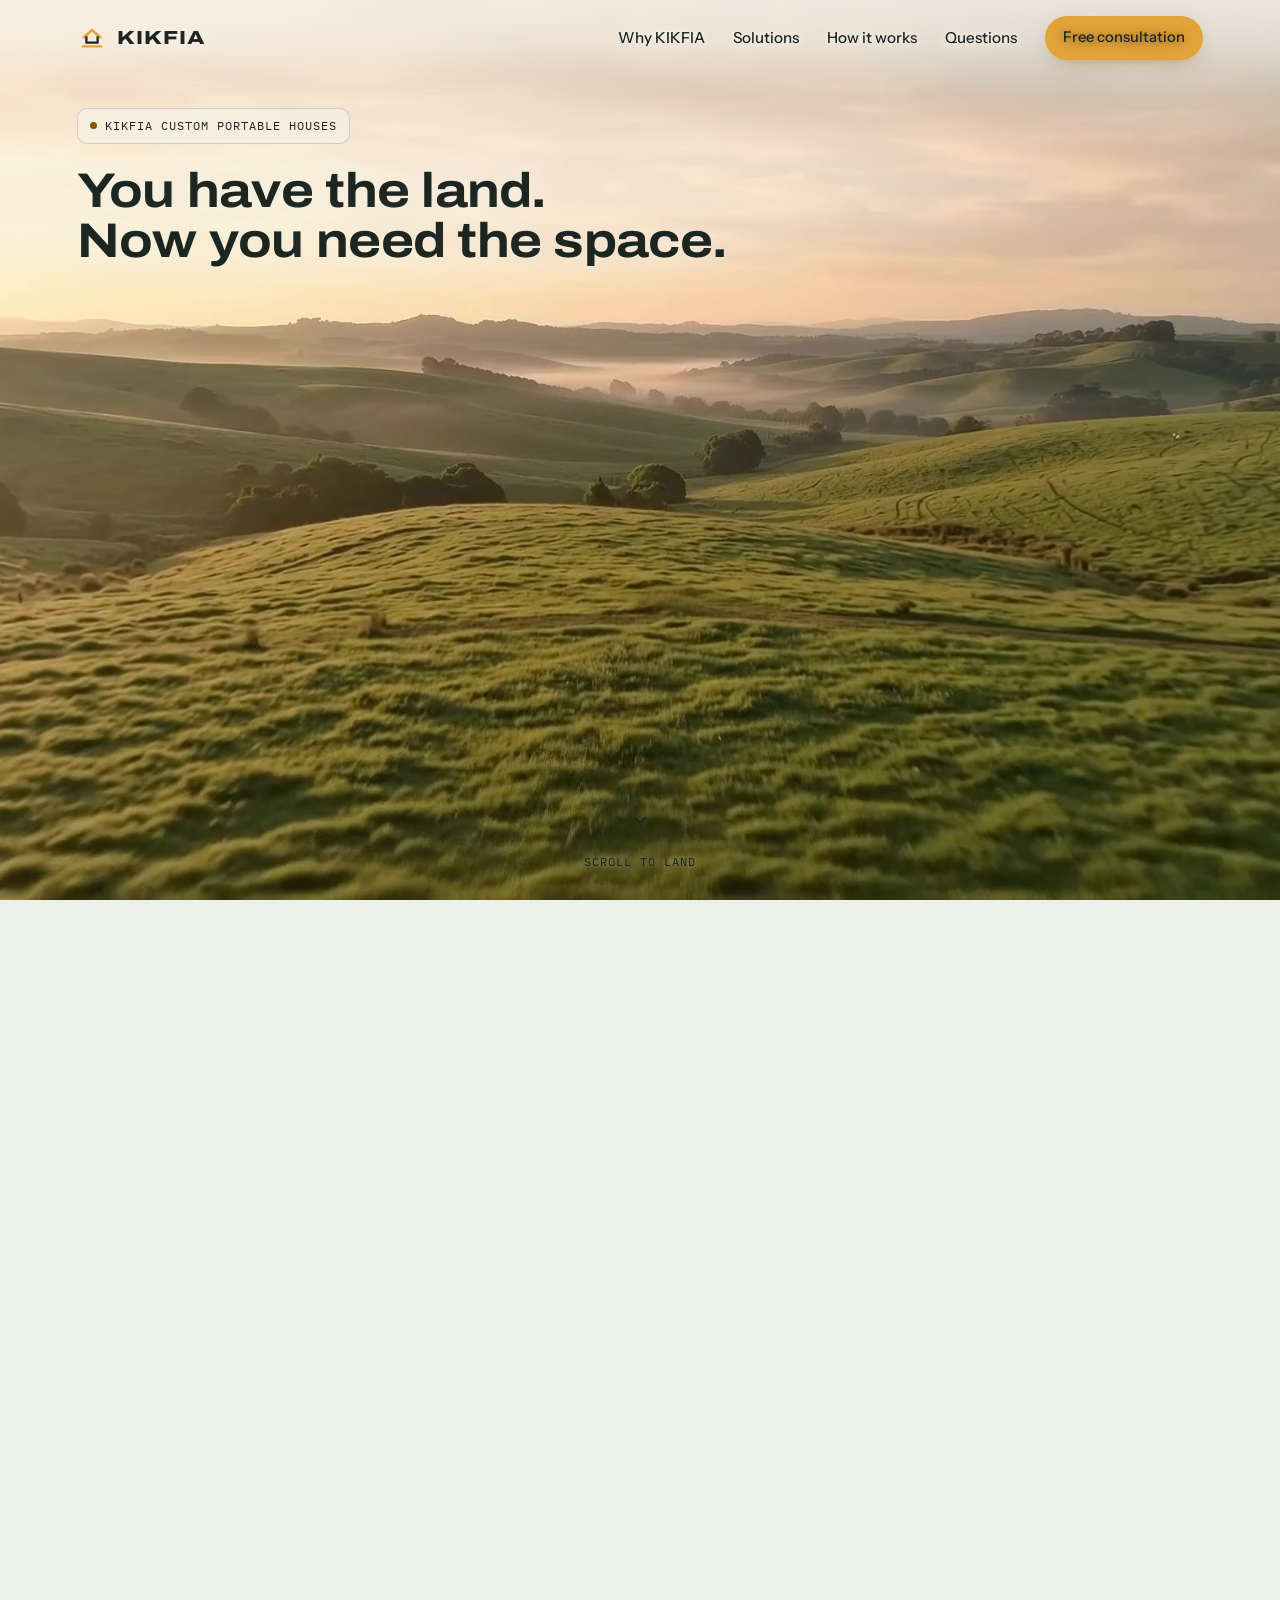
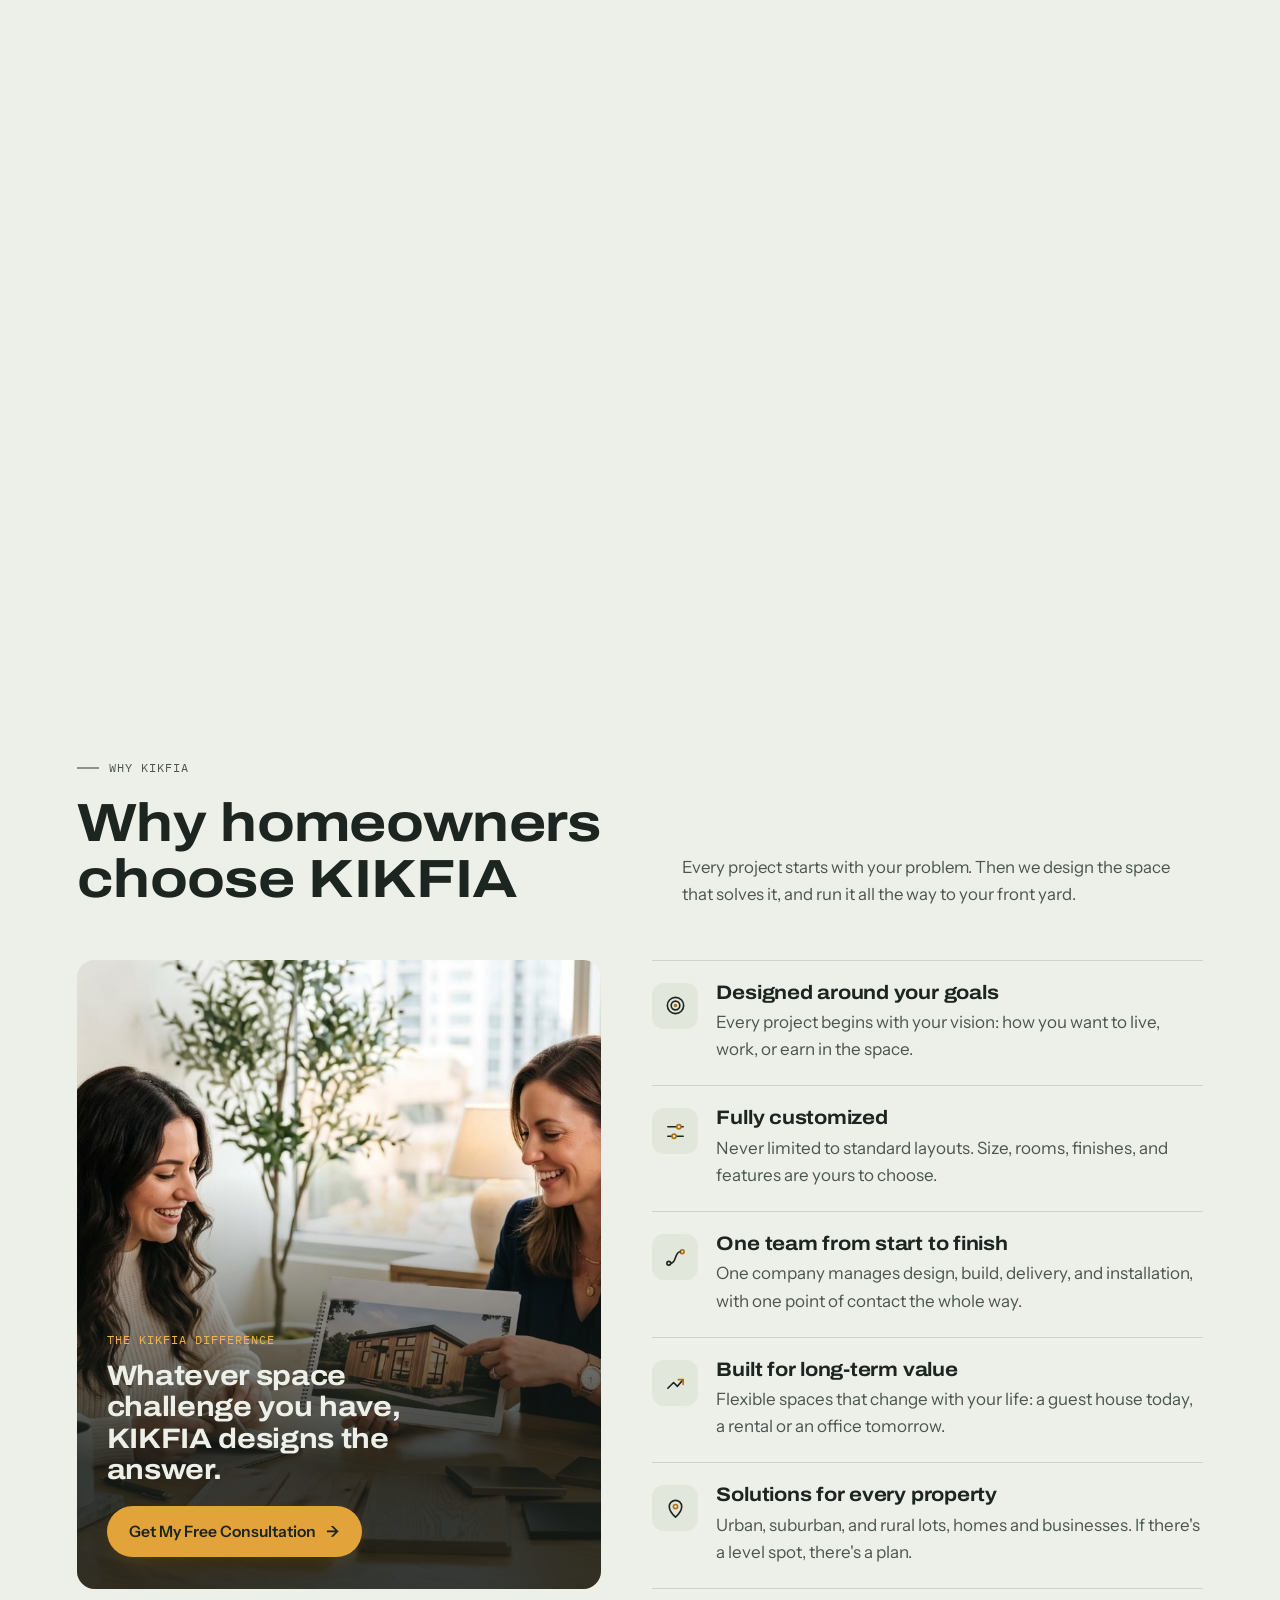
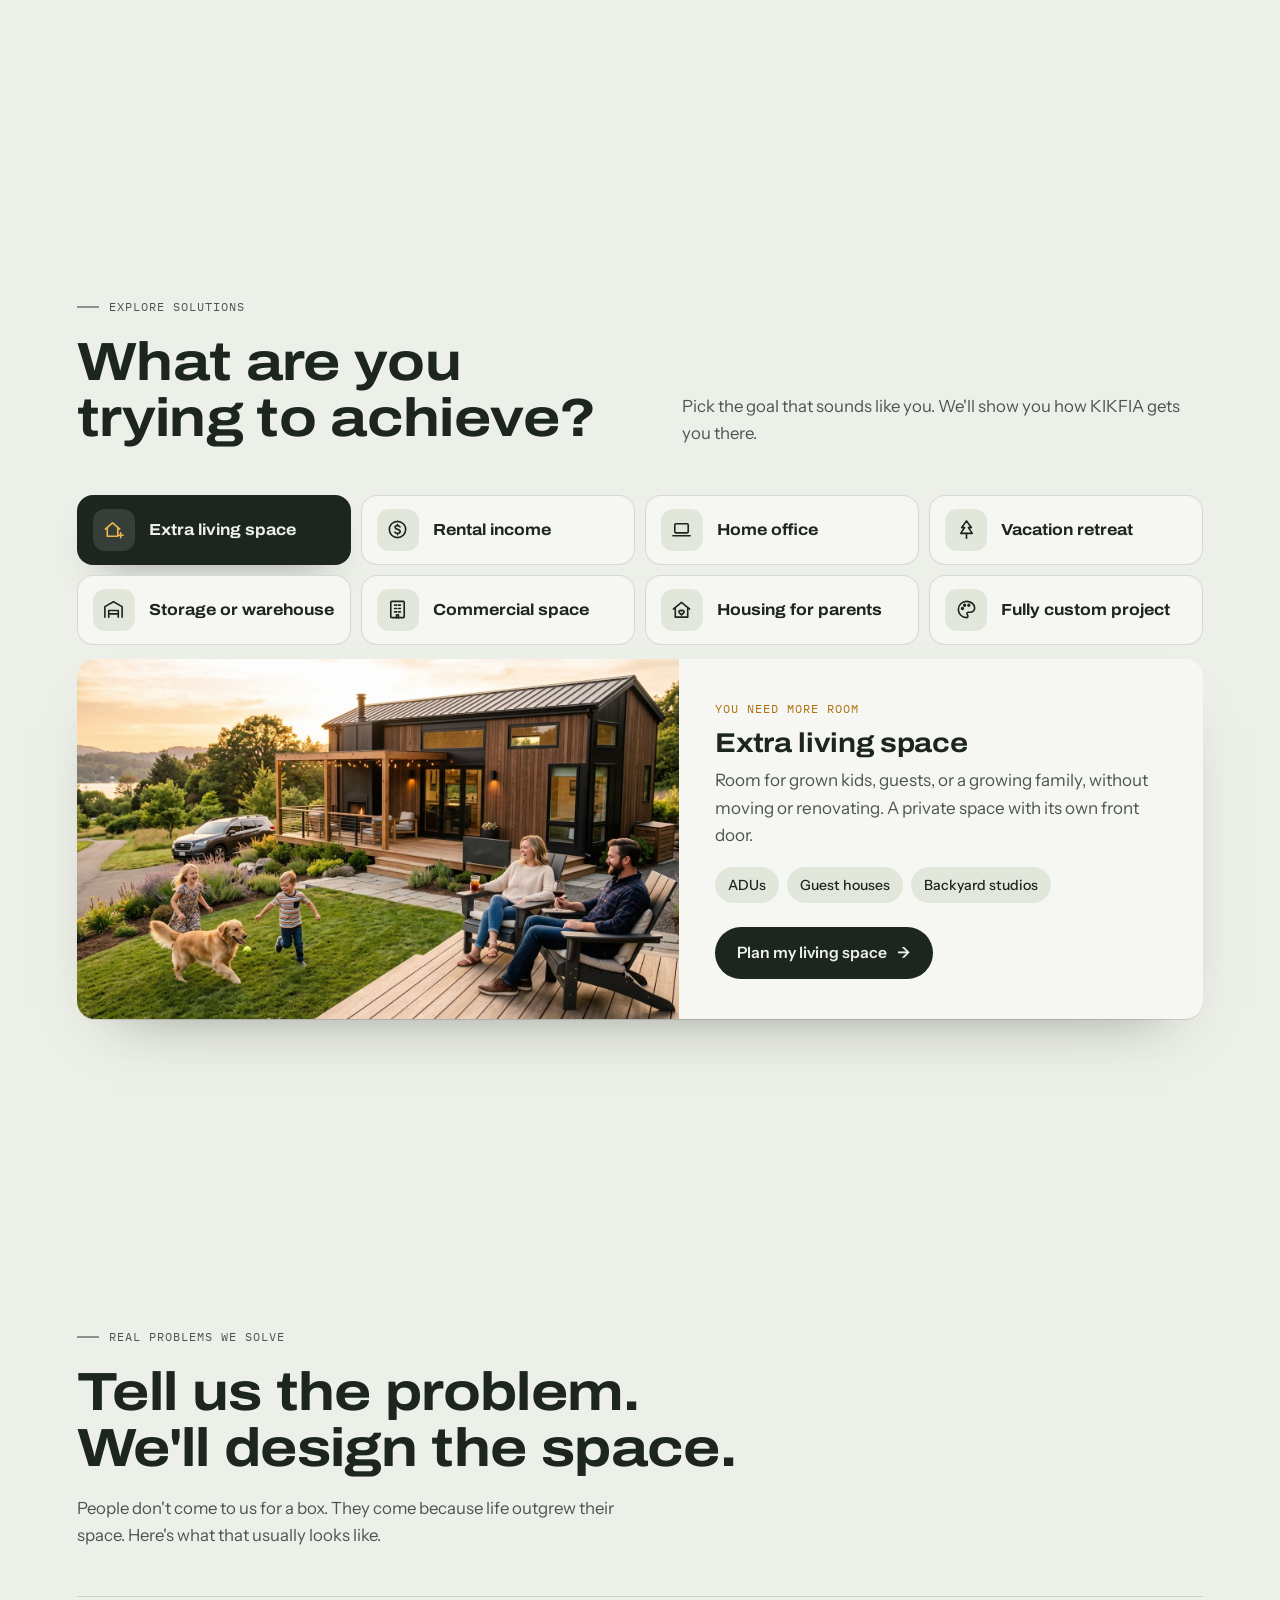
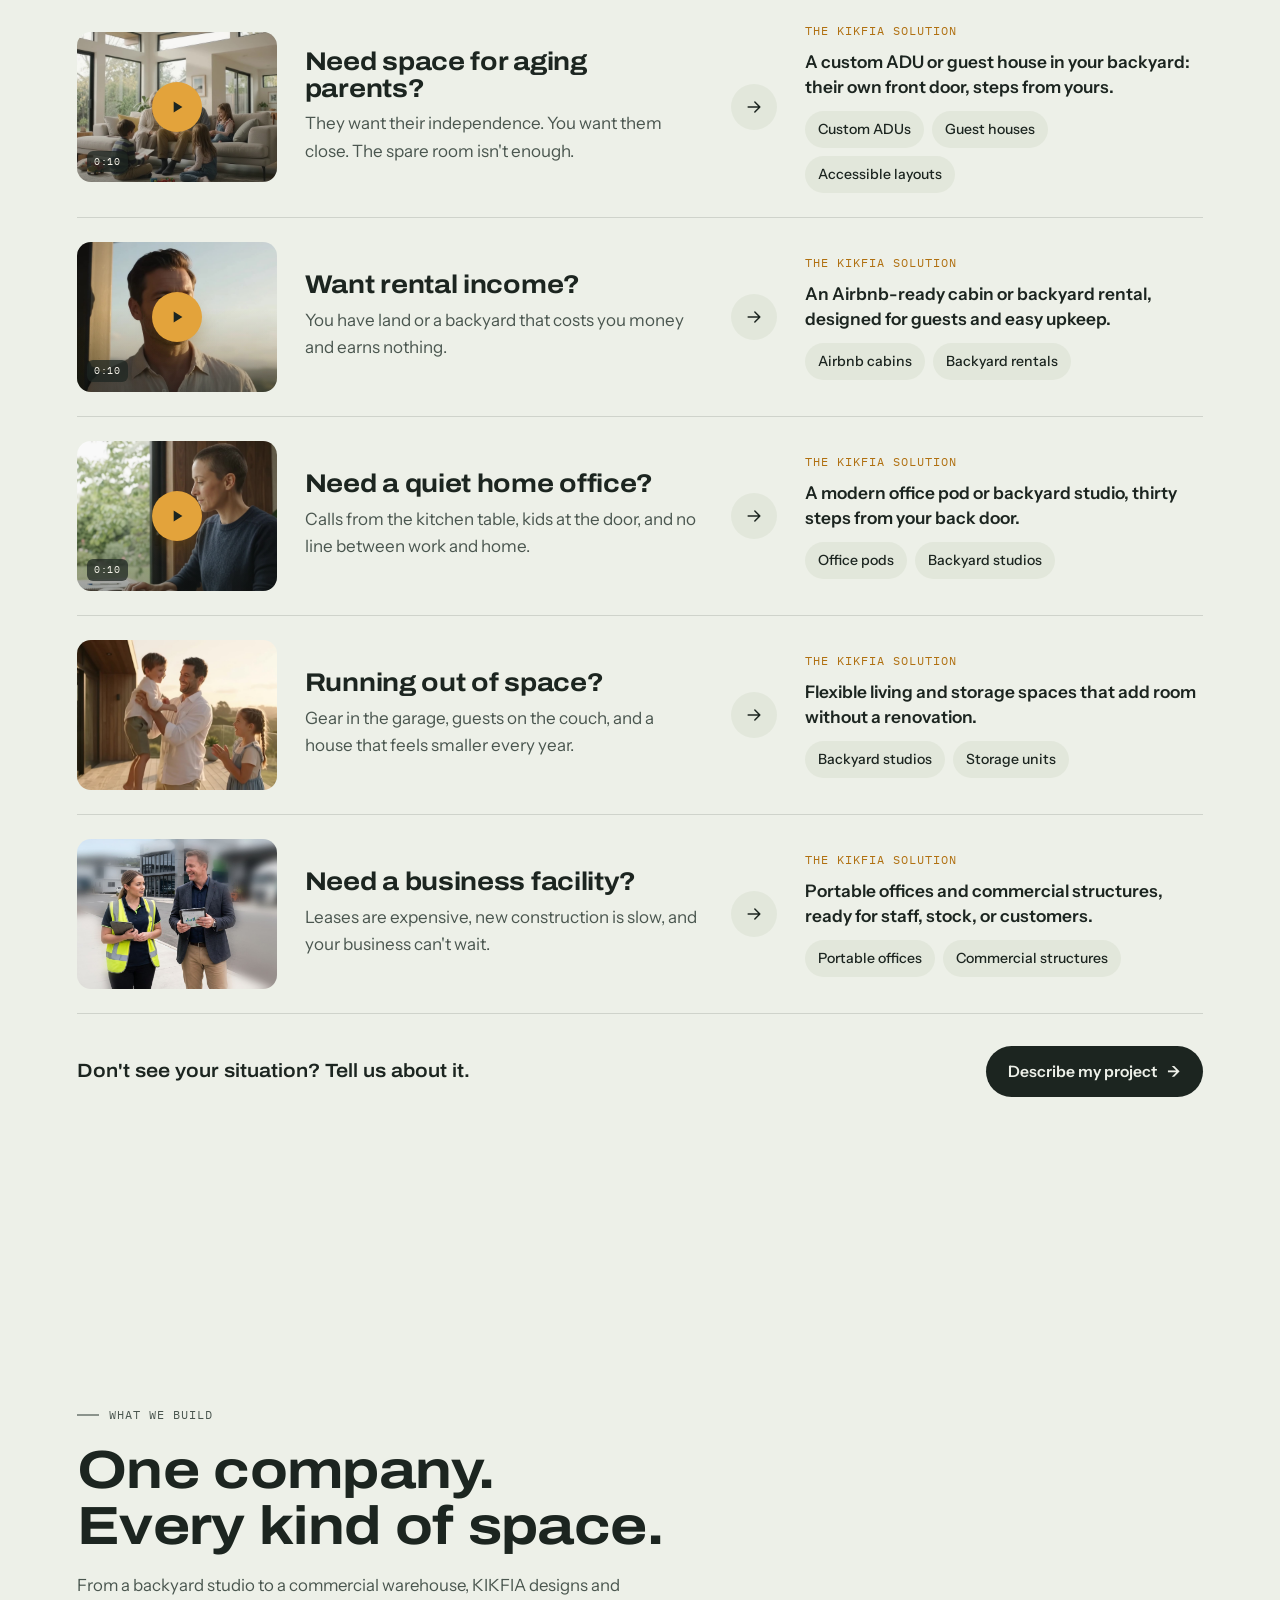
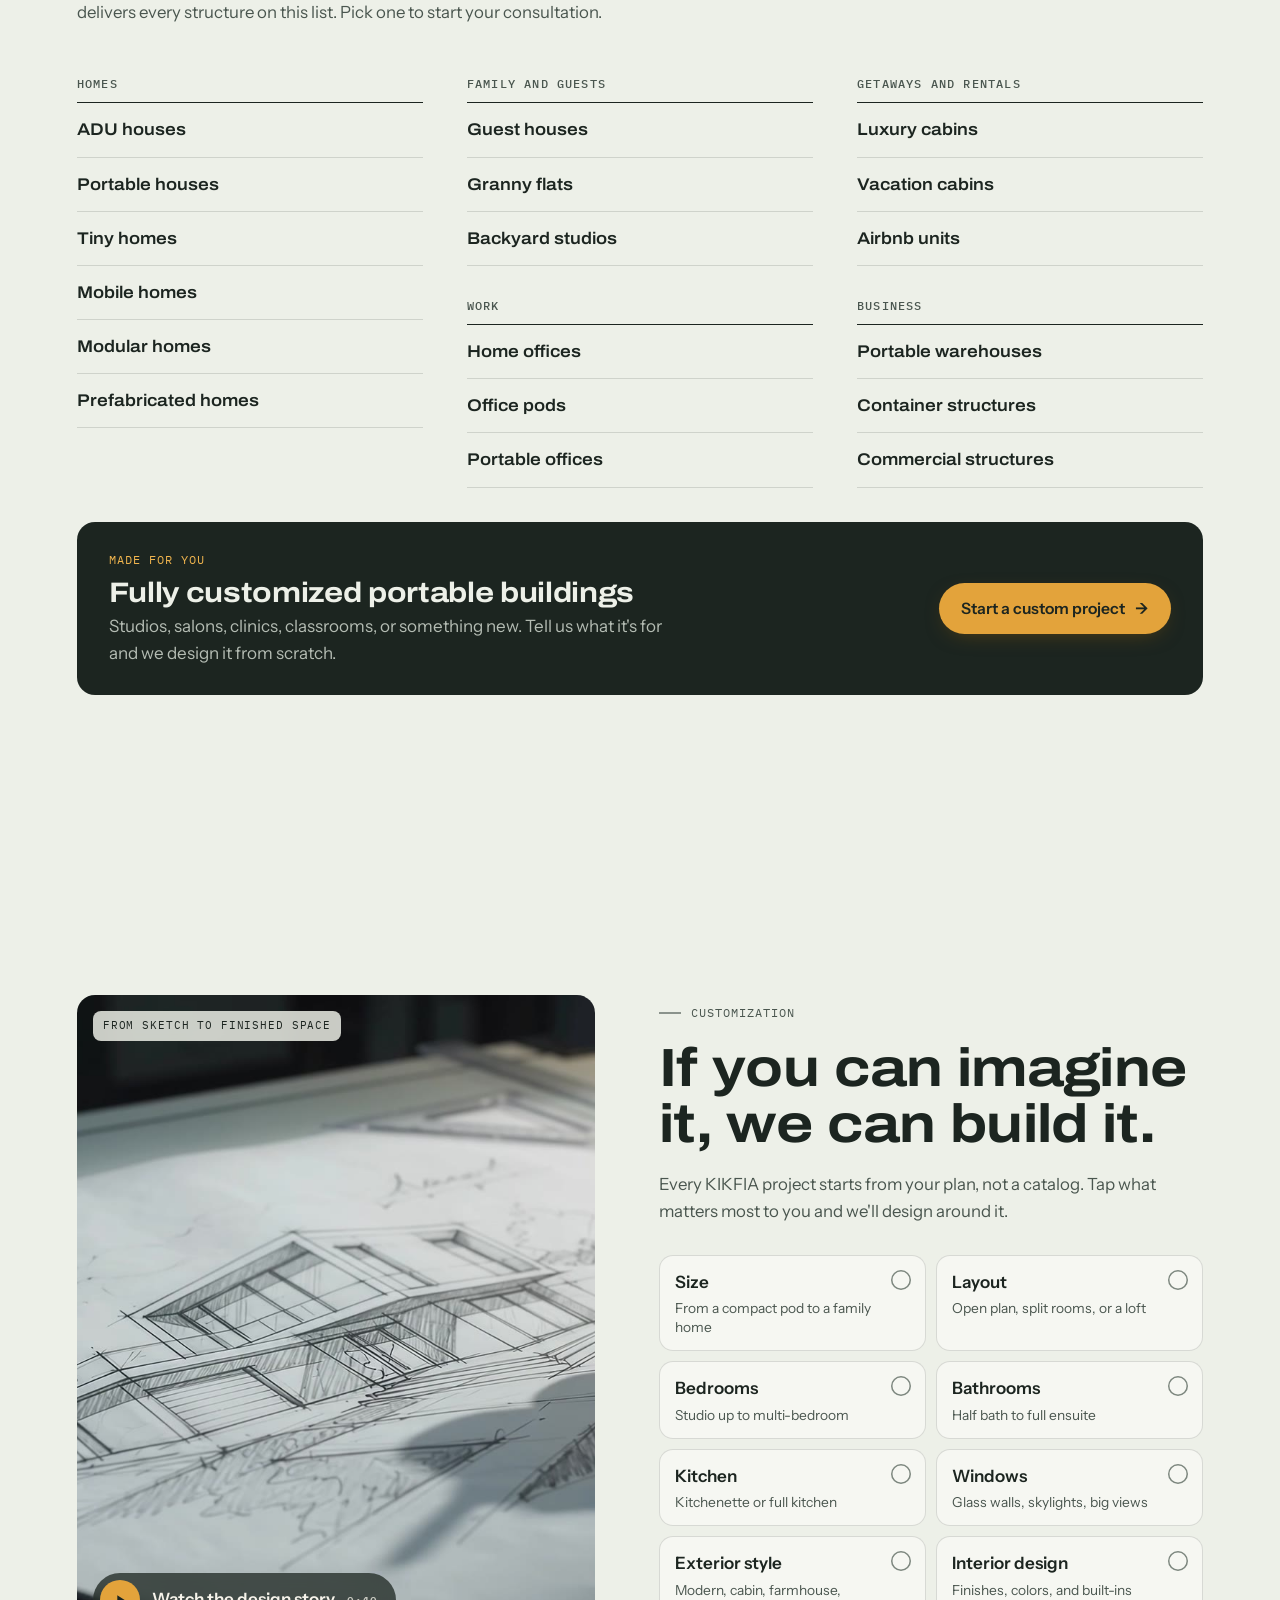
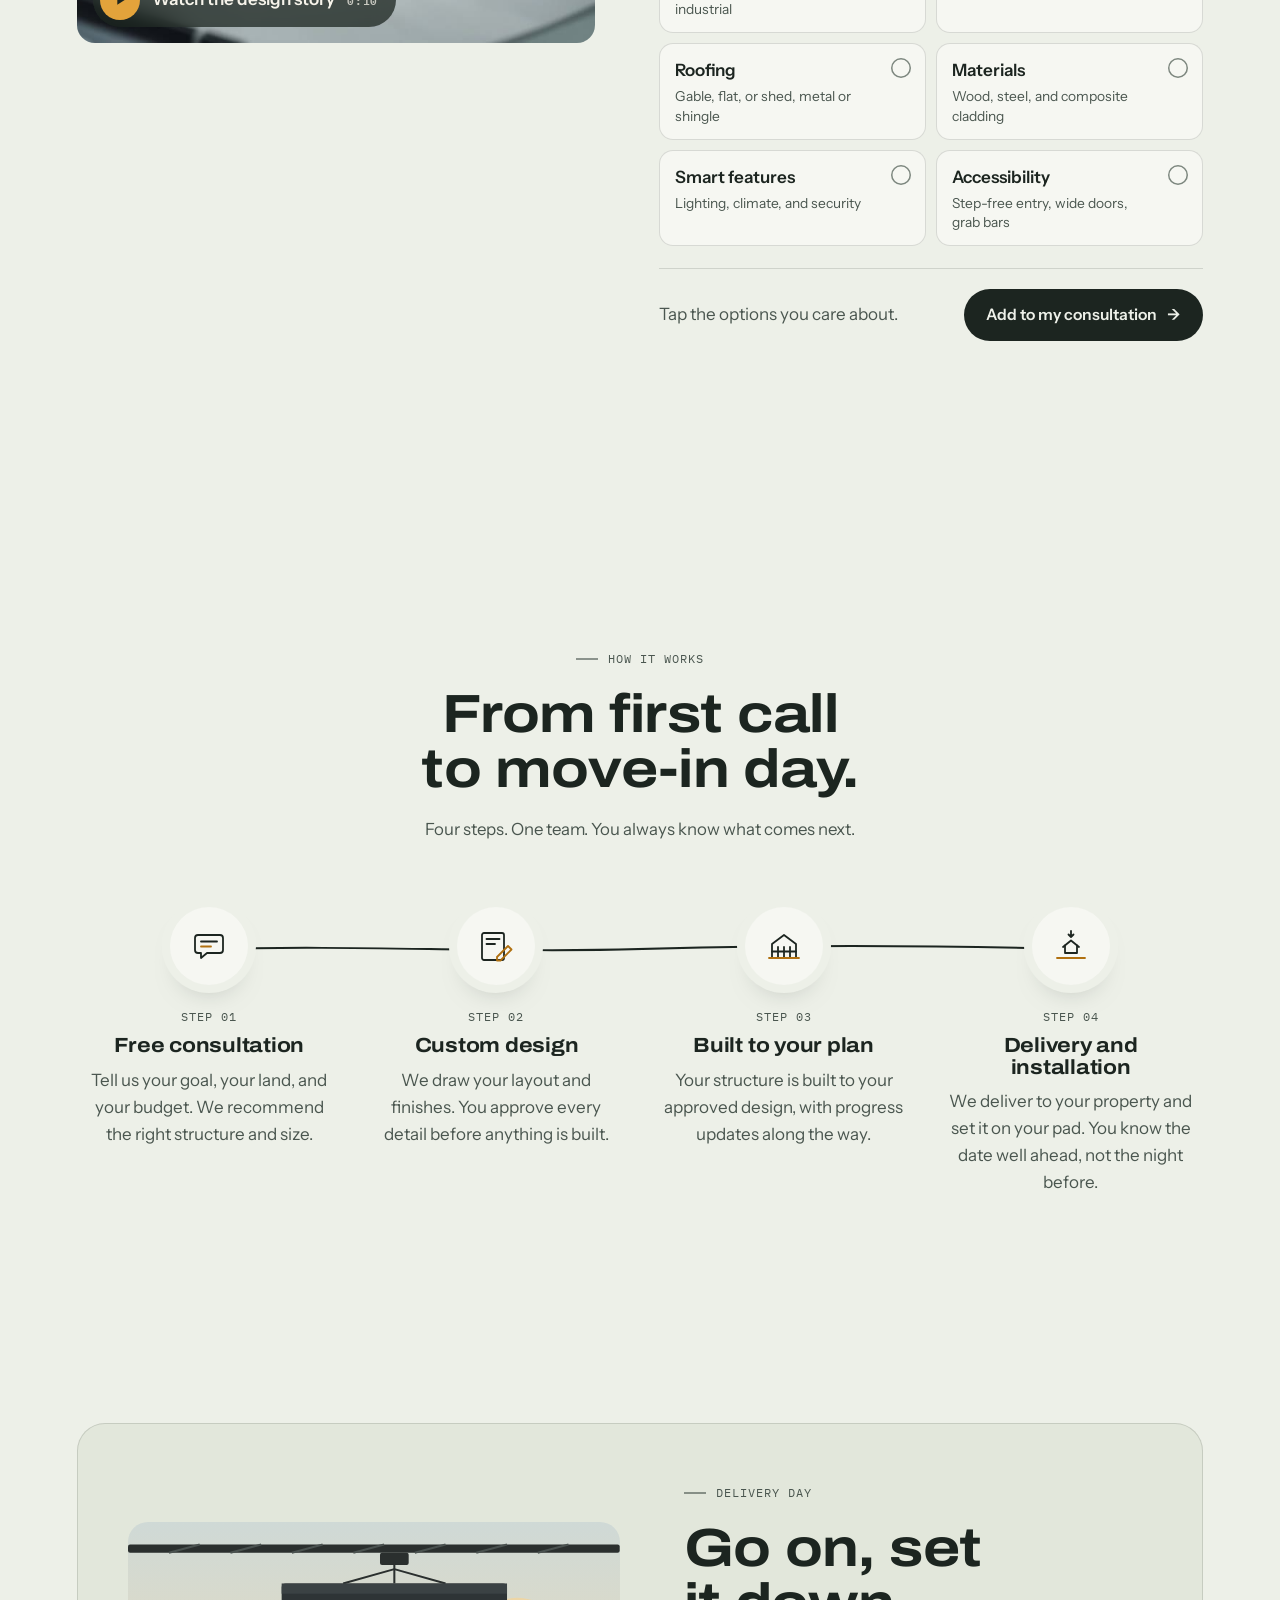
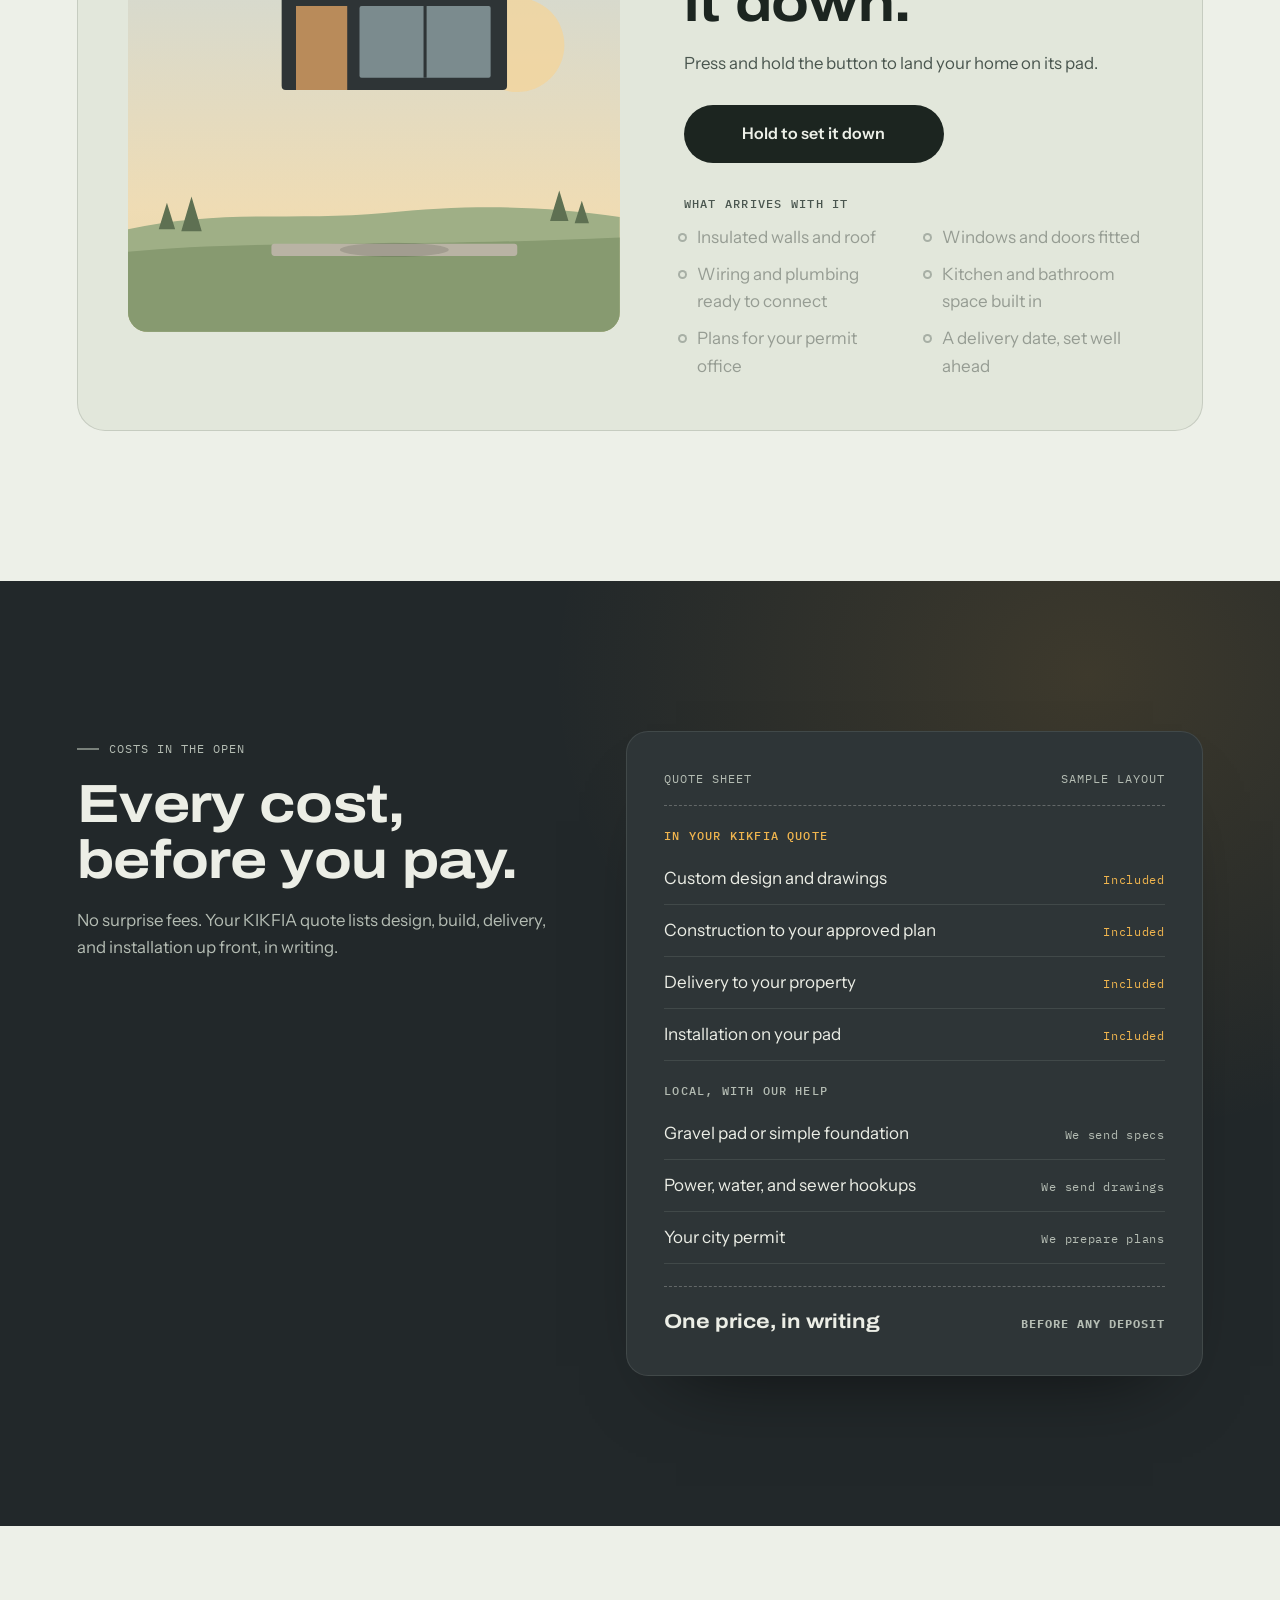
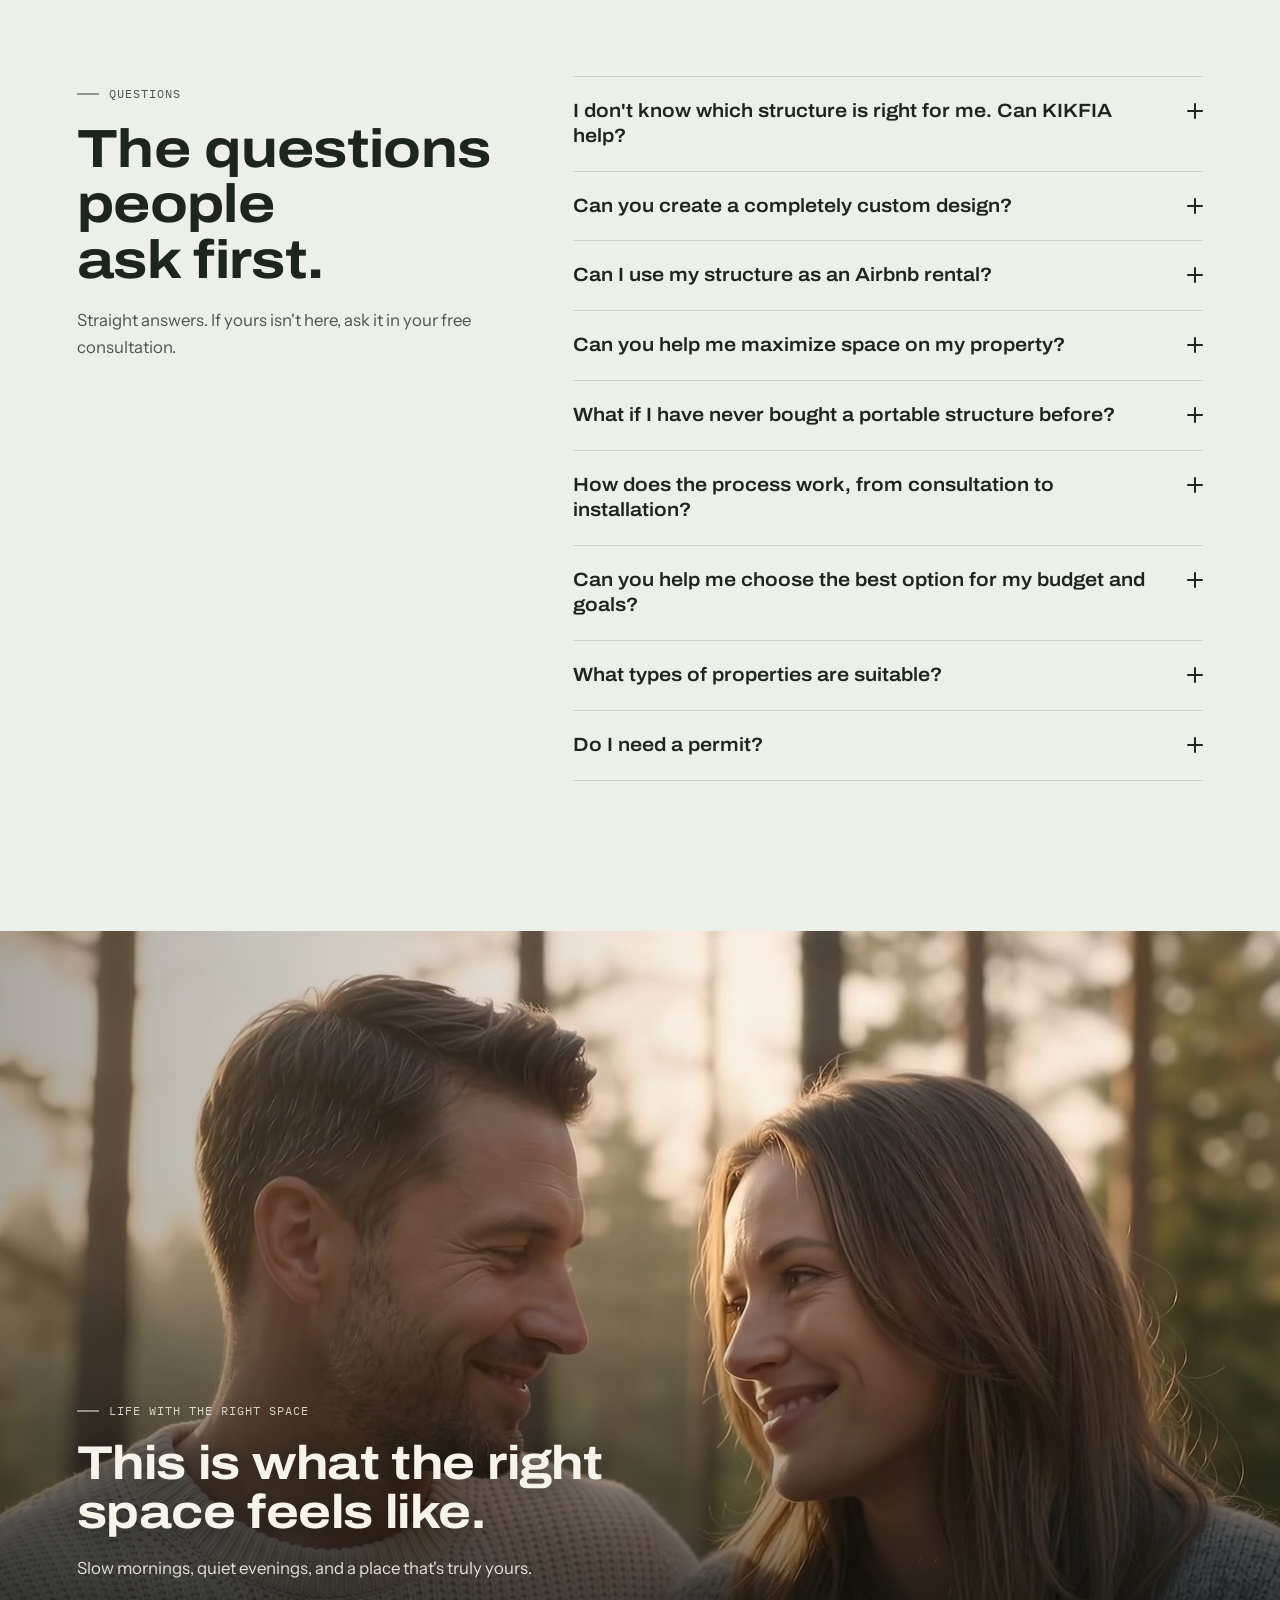
==== commit 8c46c865: "Integrate the client's photos and films into the KIKFIA site - Hero: new family-house scroll film. C" ====
--- a/kikfia/index.html
+++ b/kikfia/index.html
@@ -35,6 +35,7 @@
   --accent-hover:#EDB458;
   --accent-muted:rgba(227,163,59,.28);
   --accent-text:#F0B54E;
+  --accent-deep:#8A5208;
   --focus:#B07010;
   --ease-out:cubic-bezier(.22,1,.36,1);
   --ease-io:cubic-bezier(.65,0,.35,1);
@@ -148,12 +149,53 @@
 @keyframes nudge{0%,100%{transform:translateY(-2px)}50%{transform:translateY(4px)}}
 @media (max-height:560px){.cue{display:none}}
 
+/* the hero footage is bright: dark captions on a soft light glow, no heavy shading */
+.stage{color:var(--ink)}
+.scrim{background:linear-gradient(180deg,rgba(246,243,234,.62) 0%,rgba(246,243,234,.3) 8%,rgba(246,243,234,0) 17%)}
+.band{text-shadow:0 1px 1px rgba(246,243,234,.55),0 0 18px rgba(246,243,234,.6),0 0 42px rgba(246,243,234,.45)}
+.band::before{background:radial-gradient(ellipse 72% 64% at 42% 50%,rgba(246,243,234,var(--sa,.5)) 0%,rgba(246,243,234,calc(var(--sa,.5)*.6)) 46%,rgba(246,243,234,0) 76%)}
+.b1{top:12vh;--sa:.5;width:min(900px,calc(100vw - 2*var(--gx)))}
+.b1 .line{max-width:none;font-size:clamp(2rem,3.8vw,3.7rem)}
+.b1::before{background:radial-gradient(ellipse 66% 50% at 40% 50%,rgba(246,243,234,var(--sa)) 0%,rgba(246,243,234,calc(var(--sa)*.7)) 52%,rgba(246,243,234,0) 80%)}
+.b2{bottom:12vh;--sa:.55}
+.b3{left:auto;right:4vw;top:15vh;bottom:auto;--sa:.55;width:auto}
+.b3 .line{font-size:clamp(1.9rem,3.5vw,3.5rem);max-width:11ch}
+.b4{top:max(11vh,92px);transform:none;--sa:.5;width:min(780px,56vw,calc(100vw - 2*var(--gx)))}
+.b4 .chip{display:none}
+.b4::before{background:radial-gradient(ellipse 66% 50% at 40% 44%,rgba(246,243,234,var(--sa)) 0%,rgba(246,243,234,calc(var(--sa)*.8)) 48%,rgba(246,243,234,calc(var(--sa)*.4)) 66%,rgba(246,243,234,calc(var(--sa)*.12)) 78%,rgba(246,243,234,0) 87%)}
+.b4 h1{font-size:clamp(2rem,3vw,3.1rem);max-width:13em;text-wrap:balance}
+.b4 .sub{max-width:75ch;margin-top:16px;font-size:clamp(1rem,1.2vw,1.15rem)}
+.b4 .cta-row{margin-top:24px}
+.sub{color:var(--ink)}
+.em{color:var(--accent-deep)}
+.stage .btn.ghost{color:var(--ink);background:rgba(246,243,234,.66);-webkit-backdrop-filter:blur(8px);backdrop-filter:blur(8px);box-shadow:inset 0 0 0 1.5px rgba(28,37,32,.4)}
+.stage .btn.ghost:hover{background:rgba(246,243,234,.86)}
+.cue{color:var(--ink);text-shadow:0 0 12px rgba(246,243,234,.8)}
+.chip{background:rgba(246,243,234,.62);border-color:rgba(28,37,32,.16);text-shadow:none}
+.chip i{background:var(--accent-deep);box-shadow:none}
+.ring .trk{color:rgba(28,37,32,.2)}
+.nav:not(.solid){color:var(--ink)}
+.nav::before{content:"";position:absolute;inset:0 0 -22px 0;z-index:-1;pointer-events:none;opacity:0;transition:opacity .5s var(--ease-out);background:linear-gradient(180deg,rgba(246,243,234,.5),rgba(246,243,234,.2));-webkit-backdrop-filter:blur(12px);backdrop-filter:blur(12px);-webkit-mask-image:linear-gradient(180deg,#000 50%,transparent);mask-image:linear-gradient(180deg,#000 50%,transparent)}
+.nav:not(.solid)::before{opacity:1}
+.nav:not(.solid) .nav-links a{opacity:1}
+.nav:not(.solid) .brand,.nav:not(.solid) .nav-links li:not(.nav-cta) a{text-shadow:0 0 2px rgba(246,243,234,.95),0 0 6px rgba(246,243,234,.9),0 0 14px rgba(246,243,234,.8),0 0 26px rgba(246,243,234,.6)}
+.stage :focus-visible,.nav:not(.solid) :focus-visible{outline-color:var(--focus)}
+
 /* static hero: the five gates, character for character identical to the JS list */
 @media (max-width: 720px), (orientation: portrait) and (max-width: 1024px), (orientation: portrait) and (pointer: coarse), (orientation: landscape) and (pointer: coarse) and (max-height: 560px), (prefers-reduced-motion: reduce){
   .hero{height:auto}
-  .stage{position:relative;height:auto;min-height:100vh;min-height:100svh;display:flex;align-items:flex-end;background:url("assets/hero-ending.jpg") 84% center/cover no-repeat,linear-gradient(180deg,#8fa3ab 0%,#d9b77f 52%,#5f6e4b 100%)}
+  .stage{position:relative;height:auto;min-height:100vh;min-height:100svh;display:flex;align-items:flex-end;background:url("assets/hero-ending.jpg") 50% center/cover no-repeat,linear-gradient(180deg,#8fa3ab 0%,#d9b77f 52%,#5f6e4b 100%)}
   .poster,.stage video,.cue,.b1,.b2,.b3{display:none!important}
-  .scrim{background:linear-gradient(180deg,rgba(10,14,12,.5) 0%,rgba(10,14,12,0) 15%,rgba(10,14,12,.44) 31%,rgba(10,14,12,.84) 52%,rgba(10,14,12,.9) 100%)}
+  .scrim{background:linear-gradient(180deg,rgba(10,14,12,0) 0%,rgba(10,14,12,0) 13%,rgba(10,14,12,.55) 30%,rgba(10,14,12,.84) 50%,rgba(10,14,12,.9) 100%)}
+  .stage{color:var(--on-video)}
+  .band.b4{text-shadow:var(--tshadow)}
+  .chip{background:rgba(8,12,10,.5);border-color:rgba(246,243,234,.22);text-shadow:0 1px 3px rgba(8,12,10,.85)}
+  .chip i{background:var(--accent);box-shadow:0 0 10px var(--accent)}
+  .b4 .chip{display:inline-flex}
+  .b4 .sub{max-width:46ch;font-size:clamp(1.05rem,1.35vw,1.25rem)}
+  .b4 .sub{color:var(--on-video)}
+  .b4 .em{color:var(--accent-text)}
+  .stage .btn.ghost{color:var(--on-video);background:rgba(246,243,234,.08);box-shadow:inset 0 0 0 1.5px rgba(246,243,234,.7)}
   .band.b4{position:relative;top:auto;left:auto;transform:none;opacity:1!important;--k:1!important;pointer-events:auto;width:auto;padding:0 var(--gx) 9vh}
   .band.b4::before{inset:-34% 0 0 0;background:radial-gradient(ellipse 75% 46% at 40% 52%,rgba(8,12,10,.62) 0%,rgba(8,12,10,0) 100%)}
 }
@@ -214,19 +256,24 @@
 .fill{font-style:italic;color:var(--ink-2)}
 [data-placeholder].review-card,[data-placeholder].case,[data-placeholder].rev-summary{border:1.5px dashed var(--line)}
 
-/* why homeowners choose KIKFIA */
-.why-grid{display:grid;grid-template-columns:repeat(3,minmax(0,1fr));gap:18px;margin-top:52px}
-.reason{display:flex;flex-direction:column;gap:10px;min-width:0;padding:28px 26px 30px;border-radius:var(--radius);background:var(--panel-2);box-shadow:0 1px 0 var(--hair),0 24px 50px -40px rgba(28,37,32,.45)}
-.r-ico{display:grid;place-items:center;width:46px;height:46px;margin-bottom:6px;border-radius:12px;background:var(--panel)}
+/* why homeowners choose KIKFIA: consultation photo beside five outcomes */
+.why-grid{display:grid;grid-template-columns:minmax(0,1fr) minmax(0,1.05fr);gap:clamp(28px,4vw,64px);align-items:stretch;margin-top:52px}
+.why-photo{position:relative;margin:0;min-height:540px;border-radius:var(--radius);overflow:hidden;background:var(--panel)}
+.why-photo img{position:absolute;inset:0;width:100%;height:100%;object-fit:cover;object-position:50% center}
+.why-photo::after{content:"";position:absolute;inset:0;pointer-events:none;background:linear-gradient(180deg,rgba(20,26,23,0) 34%,rgba(20,26,23,.84) 80%)}
+.why-photo figcaption{position:absolute;left:0;right:0;bottom:0;z-index:1;padding:30px 30px 32px;color:var(--canvas)}
+.why-photo .mono{color:var(--accent-text)}
+.why-photo h3{margin-top:10px;max-width:20ch;font-size:clamp(1.5rem,2.2vw,2rem);line-height:1.12;font-stretch:112%}
+.why-photo .btn{margin-top:20px}
+.why-photo :focus-visible{outline-color:var(--accent)}
+.reasons{display:flex;flex-direction:column;margin:0;padding:0;list-style:none}
+.reason{display:grid;grid-template-columns:46px minmax(0,1fr);gap:18px;align-items:start;padding:22px 0;border-top:1px solid var(--hair)}
+.reason:last-child{border-bottom:1px solid var(--hair)}
+.r-ico{display:grid;place-items:center;width:46px;height:46px;border-radius:12px;background:var(--panel)}
 .r-ico svg,.g-ico svg{width:23px;height:23px;fill:none;stroke:currentColor;stroke-width:1.7;stroke-linecap:round;stroke-linejoin:round}
 .r-ico .acc{stroke:var(--focus)}
-.reason h3{font-size:1.3rem;font-stretch:112%}
-.reason p{color:var(--ink-2)}
-.reason.statement{justify-content:space-between;gap:24px;background:var(--ink);color:var(--canvas)}
-.statement .mono{color:var(--accent-text)}
-.statement h3{margin-top:10px;font-size:clamp(1.4rem,2vw,1.75rem);line-height:1.15}
-.statement .btn{align-self:flex-start}
-.statement :focus-visible{outline-color:var(--accent)}
+.reason h3{font-size:1.22rem;font-stretch:112%}
+.reason p{margin-top:6px;color:var(--ink-2)}
 
 /* what are you trying to achieve: eight goals and one detail panel */
 .goal-grid{display:grid;grid-template-columns:repeat(4,minmax(0,1fr));gap:10px;margin-top:48px}
@@ -257,6 +304,13 @@
 .prob .slot{aspect-ratio:4/3;border-radius:14px}
 .prob .slot.empty{padding:12px}
 .prob .slot.empty::before{font-size:.6rem}
+.film-play{position:absolute;inset:0;display:grid;place-items:center;border:0;background:linear-gradient(180deg,rgba(20,26,23,0) 45%,rgba(20,26,23,.35));cursor:pointer}
+.fp-ico{display:grid;place-items:center;width:50px;height:50px;border-radius:50%;background:var(--accent);color:var(--ink);box-shadow:0 10px 24px -10px rgba(140,90,10,.8);transition:transform .35s var(--ease-out)}
+.fp-ico svg{width:20px;height:20px}
+.film-play:hover .fp-ico,.film-play:focus-visible .fp-ico{transform:scale(1.08)}
+.fp-time{position:absolute;left:10px;bottom:10px;padding:3px 7px;border-radius:6px;background:rgba(28,37,32,.72);color:var(--on-video);font-size:.6rem}
+.slot img{transition:transform 1.2s var(--ease-out)}
+.prob:hover .slot img{transform:scale(1.03)}
 .prob h3{font-size:clamp(1.3rem,2vw,1.6rem);font-stretch:112%}
 .situ{margin-top:8px;max-width:44ch;color:var(--ink-2)}
 .p-arrow{display:grid;place-items:center;width:46px;height:46px;border-radius:50%;background:var(--panel);transition:transform .4s var(--ease-out),background-color .4s var(--ease-out)}
@@ -315,6 +369,32 @@
 .case dt{font-weight:600}
 .case dd{margin:0;color:var(--ink-2)}
 
+/* life with the right space: a full-width film band before the ask */
+.life{position:relative;display:flex;align-items:flex-end;min-height:min(88vh,800px);padding:clamp(40px,5vw,72px) 0;overflow:hidden;color:var(--on-video);isolation:isolate;scroll-margin-top:64px}
+.life-media{position:absolute;inset:0;z-index:-1;background:#2a2f2e url("assets/film-coffee-poster.jpg") center/cover no-repeat}
+.life-v{display:block;width:100%;height:100%;object-fit:cover;opacity:0;transition:opacity .9s var(--ease-out)}
+.life-v.on{opacity:1}
+.life-media::after{content:"";position:absolute;inset:0;background:linear-gradient(180deg,rgba(10,14,12,0) 45%,rgba(10,14,12,.78) 100%),linear-gradient(90deg,rgba(10,14,12,.34),rgba(10,14,12,0) 55%)}
+.life .kick{color:rgba(246,243,234,.82)}
+.life h2{max-width:20ch;font-size:clamp(2.1rem,3.7vw,3.3rem);text-shadow:0 2px 24px rgba(8,12,10,.45)}
+.life .lede{color:rgba(246,243,234,.9)}
+.life .btn{margin-top:26px}
+.life :focus-visible{outline-color:var(--accent)}
+.contact-photo{margin:0 0 30px;aspect-ratio:16/9;border-radius:var(--radius);overflow:hidden;box-shadow:0 30px 60px -40px rgba(28,37,32,.6)}
+.contact-photo img{width:100%;height:100%;object-fit:cover}
+
+/* the story film player */
+.film-modal{width:min(1100px,calc(100vw - 32px));max-width:none;padding:0;border:0;border-radius:20px;background:var(--steel);color:var(--on-dark);box-shadow:0 40px 120px -30px rgba(0,0,0,.6);overflow:hidden}
+.film-modal::backdrop{background:rgba(12,16,14,.74);-webkit-backdrop-filter:blur(6px);backdrop-filter:blur(6px)}
+.film-modal[open]{animation:fmin .35s var(--ease-out)}
+@keyframes fmin{from{opacity:0;transform:translateY(12px) scale(.98)}to{opacity:1;transform:none}}
+.fm-inner{position:relative}
+.film-modal video{display:block;width:100%;aspect-ratio:16/9;background:#0d100f}
+.fm-cap{display:flex;flex-wrap:wrap;justify-content:space-between;align-items:baseline;gap:6px 16px;padding:14px 18px;font-weight:600}
+.fm-cap .mono{color:var(--on-dark-2)}
+.fm-close{position:absolute;top:12px;right:12px;z-index:2;display:grid;place-items:center;width:42px;height:42px;border:0;border-radius:50%;background:rgba(246,243,234,.92);color:var(--ink);cursor:pointer}
+.fm-close svg{width:18px;height:18px}
+
 /* client reviews */
 .rev-summary{position:relative;display:flex;flex-wrap:wrap;align-items:center;gap:10px 22px;margin-top:40px;padding:18px 22px;border-radius:14px;background:var(--panel-2)}
 .stars{display:inline-flex;gap:3px}
@@ -548,7 +628,8 @@
 }
 @media (pointer:coarse){.btn,.hold-btn{min-height:44px;display:inline-flex;align-items:center;justify-content:center}.goal-tab,.opt,.ix-group a,.qa summary{min-height:44px}}
 @media (max-width:1000px){
-  .why-grid{grid-template-columns:repeat(2,minmax(0,1fr))}
+  .why-grid{grid-template-columns:1fr}
+  .why-photo{min-height:420px}
   .goal-panel,.ba-row{grid-template-columns:1fr}
   .goal-ph{min-height:0;aspect-ratio:16/10}
   .prob{grid-template-columns:150px minmax(0,1fr) 40px minmax(0,1fr);gap:20px}
@@ -630,6 +711,7 @@
   <div class="rl-way" data-for="costs"><span>Costs</span></div>
   <div class="rl-way" data-for="reviews"><span>Reviews</span></div>
   <div class="rl-way" data-for="faq"><span>Questions</span></div>
+  <div class="rl-way" data-for="life"><span>Life</span></div>
   <div class="rl-way" data-for="consultation"><span>Consultation</span></div>
   <div class="rl-pin"><svg viewBox="0 0 28 28"><circle cx="14" cy="14" r="13" fill="#1C2520"/><path d="M8.5 14 14 9.2l5.5 4.8" fill="none" stroke="#E3A33B" stroke-width="2" stroke-linecap="round" stroke-linejoin="round"/><path class="pb" d="M10.2 13.2v5.3h7.6v-5.3" fill="none" stroke="#EDF0E8" stroke-width="1.8" stroke-linejoin="round"/></svg></div>
 </div>
@@ -642,12 +724,12 @@
     <video id="hero" preload="none" muted playsinline disablepictureinpicture aria-hidden="true" tabindex="-1"></video>
     <div class="scrim" aria-hidden="true"></div>
 
-    <div class="band b1 fx-drift" data-a="0" data-b="0.22">
+    <div class="band b1 fx-drift" data-a="0" data-b="0.135">
       <p class="chip mono"><i aria-hidden="true"></i>KIKFIA custom portable houses</p>
-      <p class="line" data-split="words">You have the land. Now you need the space.</p>
-    </div>
-
-    <div class="band b2 fx-blur" data-a="0.26" data-b="0.48" data-ramp="0.05">
+      <p class="line" data-split="words" data-break="land.">You have the land. Now you need the space.</p>
+    </div>
+
+    <div class="band b2 fx-blur" data-a="0.405" data-b="0.515" data-ramp="0.04">
       <p class="line stack">
         <span class="sr">Designed around how you'll live, work, or earn.</span>
         <span class="soft" aria-hidden="true">Designed around how you'll live, work, or earn.</span>
@@ -655,11 +737,11 @@
       </p>
     </div>
 
-    <div class="band b3 fx-grid" data-a="0.52" data-b="0.74" data-ramp="0.05" data-spread="0.42">
-      <p class="line" data-split="chars">One team, from first sketch to move-in day.</p>
-    </div>
-
-    <div class="band b4 fx-rise" data-a="0.8" data-b="1" data-ramp="0.09">
+    <div class="band b3 fx-grid" data-a="0.612" data-b="0.71" data-ramp="0.04" data-spread="0.42">
+      <p class="line" data-split="chars">Space for the people you love.</p>
+    </div>
+
+    <div class="band b4 fx-rise" data-a="0.83" data-b="1" data-ramp="0.08">
       <p class="chip mono"><i aria-hidden="true"></i>KIKFIA custom portable houses</p>
       <h1 data-split="words" data-em="Life">Custom Portable Spaces Built Around Your Life</h1>
       <p class="sub">Whether you need an ADU, guest house, home office, cabin, warehouse, rental unit, or a fully customized structure, KIKFIA designs and delivers solutions tailored to your goals, land, and lifestyle.</p>
@@ -689,38 +771,21 @@
       <p class="lede rv">Every project starts with your problem. Then we design the space that solves it, and run it all the way to your front yard.</p>
     </header>
     <div class="why-grid">
-      <article class="reason rv">
-        <span class="r-ico" aria-hidden="true"><svg viewBox="0 0 24 24"><circle cx="12" cy="12" r="8.5"/><circle cx="12" cy="12" r="4.5"/><circle class="acc" cx="12" cy="12" r="1"/></svg></span>
-        <h3>Designed around your goals</h3>
-        <p>Every project begins with your vision: how you want to live, work, or earn in the space.</p>
-      </article>
-      <article class="reason rv">
-        <span class="r-ico" aria-hidden="true"><svg viewBox="0 0 24 24"><path d="M4 7h9M18 7h2M4 17h4M13 17h7"/><circle class="acc" cx="15.5" cy="7" r="2.2"/><circle class="acc" cx="10.5" cy="17" r="2.2"/></svg></span>
-        <h3>Fully customized</h3>
-        <p>Never limited to standard layouts. Size, rooms, finishes, and features are yours to choose.</p>
-      </article>
-      <article class="reason rv">
-        <span class="r-ico" aria-hidden="true"><svg viewBox="0 0 24 24"><circle cx="5" cy="18" r="2"/><circle class="acc" cx="19" cy="6" r="2"/><path d="M7 18c6 0 4-12 10-12"/></svg></span>
-        <h3>One team from start to finish</h3>
-        <p>One company manages design, build, delivery, and installation, with one point of contact the whole way.</p>
-      </article>
-      <article class="reason">
-        <span class="r-ico" aria-hidden="true"><svg viewBox="0 0 24 24"><path d="M4 18l6-6 4 4 6-7"/><path class="acc" d="M15 9h5v5"/></svg></span>
-        <h3>Built for long-term value</h3>
-        <p>Flexible spaces that change with your life: a guest house today, a rental or an office tomorrow.</p>
-      </article>
-      <article class="reason">
-        <span class="r-ico" aria-hidden="true"><svg viewBox="0 0 24 24"><path d="M12 21s-6.5-5.6-6.5-11a6.5 6.5 0 0 1 13 0c0 5.4-6.5 11-6.5 11z"/><circle class="acc" cx="12" cy="10" r="2.2"/></svg></span>
-        <h3>Solutions for every property</h3>
-        <p>Urban, suburban, and rural lots, homes and businesses. If there's a level spot, there's a plan.</p>
-      </article>
-      <article class="reason statement">
-        <div>
+      <figure class="why-photo rv">
+        <img src="assets/why-consult.jpg" alt="A KIKFIA designer showing a client her custom design, with wood and metal finish samples on the table" width="1600" height="892" loading="lazy" decoding="async">
+        <figcaption>
           <p class="mono">The KIKFIA difference</p>
           <h3>Whatever space challenge you have, KIKFIA designs the answer.</h3>
-        </div>
-        <a class="btn" href="#consultation">Get My Free Consultation <span class="arr" aria-hidden="true">&rarr;</span></a>
-      </article>
+          <a class="btn" href="#consultation">Get My Free Consultation <span class="arr" aria-hidden="true">&rarr;</span></a>
+        </figcaption>
+      </figure>
+      <ul class="reasons">
+        <li class="reason rv"><span class="r-ico" aria-hidden="true"><svg viewBox="0 0 24 24"><circle cx="12" cy="12" r="8.5"/><circle cx="12" cy="12" r="4.5"/><circle class="acc" cx="12" cy="12" r="1"/></svg></span><div><h3>Designed around your goals</h3><p>Every project begins with your vision: how you want to live, work, or earn in the space.</p></div></li>
+        <li class="reason rv"><span class="r-ico" aria-hidden="true"><svg viewBox="0 0 24 24"><path d="M4 7h9M18 7h2M4 17h4M13 17h7"/><circle class="acc" cx="15.5" cy="7" r="2.2"/><circle class="acc" cx="10.5" cy="17" r="2.2"/></svg></span><div><h3>Fully customized</h3><p>Never limited to standard layouts. Size, rooms, finishes, and features are yours to choose.</p></div></li>
+        <li class="reason rv"><span class="r-ico" aria-hidden="true"><svg viewBox="0 0 24 24"><circle cx="5" cy="18" r="2"/><circle class="acc" cx="19" cy="6" r="2"/><path d="M7 18c6 0 4-12 10-12"/></svg></span><div><h3>One team from start to finish</h3><p>One company manages design, build, delivery, and installation, with one point of contact the whole way.</p></div></li>
+        <li class="reason rv"><span class="r-ico" aria-hidden="true"><svg viewBox="0 0 24 24"><path d="M4 18l6-6 4 4 6-7"/><path class="acc" d="M15 9h5v5"/></svg></span><div><h3>Built for long-term value</h3><p>Flexible spaces that change with your life: a guest house today, a rental or an office tomorrow.</p></div></li>
+        <li class="reason rv"><span class="r-ico" aria-hidden="true"><svg viewBox="0 0 24 24"><path d="M12 21s-6.5-5.6-6.5-11a6.5 6.5 0 0 1 13 0c0 5.4-6.5 11-6.5 11z"/><circle class="acc" cx="12" cy="10" r="2.2"/></svg></span><div><h3>Solutions for every property</h3><p>Urban, suburban, and rural lots, homes and businesses. If there's a level spot, there's a plan.</p></div></li>
+      </ul>
     </div>
   </div>
 </section>
@@ -746,7 +811,7 @@
     </div>
     <div class="goal-panel" id="goalPanel" role="tabpanel" aria-labelledby="tab-living" tabindex="0">
       <figure class="ph goal-ph">
-        <img id="gImg" src="assets/use-backyard.webp" alt="A KIKFIA guest house in a green backyard, a stone path leading to its porch" width="1200" height="896" loading="lazy" decoding="async">
+        <img id="gImg" src="assets/goal-living.jpg" alt="Parents relaxing on the deck of their KIKFIA cabin while the kids play with the dog on the lawn" width="1600" height="892" loading="lazy" decoding="async">
         <svg class="goal-illo illo-storage" viewBox="0 0 640 420" preserveAspectRatio="xMidYMid slice" aria-hidden="true">
           <rect width="640" height="420" fill="#DDE3DA"/>
           <rect width="640" height="300" fill="#EADCB8" opacity=".55"/>
@@ -799,31 +864,31 @@
     </header>
     <ul class="prob-list">
       <li class="prob">
-        <figure class="slot empty" data-label="Lifestyle photo: grandparents on the porch, grandkids on the lawn"></figure>
+        <figure class="slot film-slot"><img src="assets/film-family-poster.jpg" alt="Grandparents laughing with their grandchildren in a bright backyard ADU" width="1600" height="900" loading="lazy" decoding="async"><button class="film-play" type="button" data-film="assets/film-family.mp4" data-title="Room for the whole family" aria-label="Play the story: room for the whole family"><span class="fp-ico" aria-hidden="true"><svg viewBox="0 0 24 24"><path d="M8 5.5v13L18.5 12z" fill="currentColor"/></svg></span><span class="fp-time mono" aria-hidden="true">0:10</span></button></figure>
         <div><h3>Need space for aging parents?</h3><p class="situ">They want their independence. You want them close. The spare room isn't enough.</p></div>
         <span class="p-arrow" aria-hidden="true"><svg viewBox="0 0 24 24"><path d="M5 12h14M13 6l6 6-6 6"/></svg></span>
         <div class="sol"><p class="mono">The KIKFIA solution</p><p class="sol-line">A custom ADU or guest house in your backyard: their own front door, steps from yours.</p><ul class="g-chips"><li>Custom ADUs</li><li>Guest houses</li><li>Accessible layouts</li></ul></div>
       </li>
       <li class="prob">
-        <figure class="slot empty" data-label="Lifestyle photo: guests arriving at a rental cabin"></figure>
+        <figure class="slot film-slot"><img src="assets/film-rental-poster.jpg" alt="Guests relaxing on the deck of a modern rental cabin at golden hour" width="1600" height="900" loading="lazy" decoding="async"><button class="film-play" type="button" data-film="assets/film-rental.mp4" data-title="Income from your land" aria-label="Play the story: income from your land"><span class="fp-ico" aria-hidden="true"><svg viewBox="0 0 24 24"><path d="M8 5.5v13L18.5 12z" fill="currentColor"/></svg></span><span class="fp-time mono" aria-hidden="true">0:10</span></button></figure>
         <div><h3>Want rental income?</h3><p class="situ">You have land or a backyard that costs you money and earns nothing.</p></div>
         <span class="p-arrow" aria-hidden="true"><svg viewBox="0 0 24 24"><path d="M5 12h14M13 6l6 6-6 6"/></svg></span>
         <div class="sol"><p class="mono">The KIKFIA solution</p><p class="sol-line">An Airbnb-ready cabin or backyard rental, designed for guests and easy upkeep.</p><ul class="g-chips"><li>Airbnb cabins</li><li>Backyard rentals</li></ul></div>
       </li>
       <li class="prob">
-        <figure class="slot empty" data-label="Lifestyle photo: remote worker in a backyard studio"></figure>
+        <figure class="slot film-slot"><img src="assets/film-office-poster.jpg" alt="A remote worker at ease in her backyard office pod" width="1600" height="900" loading="lazy" decoding="async"><button class="film-play" type="button" data-film="assets/film-office.mp4" data-title="A quiet place to work" aria-label="Play the story: a quiet place to work"><span class="fp-ico" aria-hidden="true"><svg viewBox="0 0 24 24"><path d="M8 5.5v13L18.5 12z" fill="currentColor"/></svg></span><span class="fp-time mono" aria-hidden="true">0:10</span></button></figure>
         <div><h3>Need a quiet home office?</h3><p class="situ">Calls from the kitchen table, kids at the door, and no line between work and home.</p></div>
         <span class="p-arrow" aria-hidden="true"><svg viewBox="0 0 24 24"><path d="M5 12h14M13 6l6 6-6 6"/></svg></span>
         <div class="sol"><p class="mono">The KIKFIA solution</p><p class="sol-line">A modern office pod or backyard studio, thirty steps from your back door.</p><ul class="g-chips"><li>Office pods</li><li>Backyard studios</li></ul></div>
       </li>
       <li class="prob">
-        <figure class="slot empty" data-label="Lifestyle photo: family settling into new extra space"></figure>
+        <figure class="slot"><img src="assets/problem-space.jpg" alt="A father lifting his son on the deck of their new space while his daughter cheers" width="1600" height="900" loading="lazy" decoding="async"></figure>
         <div><h3>Running out of space?</h3><p class="situ">Gear in the garage, guests on the couch, and a house that feels smaller every year.</p></div>
         <span class="p-arrow" aria-hidden="true"><svg viewBox="0 0 24 24"><path d="M5 12h14M13 6l6 6-6 6"/></svg></span>
         <div class="sol"><p class="mono">The KIKFIA solution</p><p class="sol-line">Flexible living and storage spaces that add room without a renovation.</p><ul class="g-chips"><li>Backyard studios</li><li>Storage units</li></ul></div>
       </li>
       <li class="prob">
-        <figure class="slot empty" data-label="Lifestyle photo: owner welcoming a customer at a portable office"></figure>
+        <figure class="slot"><img src="assets/goal-commercial.jpg" alt="Two business owners talking outside their facility" width="1600" height="1106" loading="lazy" decoding="async"></figure>
         <div><h3>Need a business facility?</h3><p class="situ">Leases are expensive, new construction is slow, and your business can't wait.</p></div>
         <span class="p-arrow" aria-hidden="true"><svg viewBox="0 0 24 24"><path d="M5 12h14M13 6l6 6-6 6"/></svg></span>
         <div class="sol"><p class="mono">The KIKFIA solution</p><p class="sol-line">Portable offices and commercial structures, ready for staff, stock, or customers.</p><ul class="g-chips"><li>Portable offices</li><li>Commercial structures</li></ul></div>
@@ -978,14 +1043,14 @@
   <div class="wrap custom-grid">
     <figure class="homes-fig rv">
       <div class="ph walk">
-        <img src="assets/inside.jpg" alt="Inside a KIKFIA home: open living space with a wood ceiling, a sofa, a bed nook, and glass doors to the meadow" width="1920" height="1080" loading="lazy" decoding="async">
-        <video class="walk-v" preload="none" muted playsinline disablepictureinpicture aria-label="Walk-through: from the living room to the glass doors as they open onto the meadow" tabindex="-1"></video>
-        <button class="walk-btn" type="button" aria-label="Play the walk-through video">
+        <img src="assets/film-custom-poster.jpg" alt="A designer sketching a custom home by hand" width="1600" height="900" loading="lazy" decoding="async">
+        <video class="walk-v" preload="none" playsinline disablepictureinpicture aria-label="Design story: from a hand sketch to a 3D model to the finished home" tabindex="-1"></video>
+        <button class="walk-btn" type="button" aria-label="Play the design story video">
           <span class="wb-ico" aria-hidden="true"><svg class="i-play" viewBox="0 0 20 20"><path d="M7 4.8v10.4L15.2 10z" fill="currentColor"/></svg><svg class="i-pause" viewBox="0 0 20 20"><path d="M6.5 5h2.6v10H6.5zM10.9 5h2.6v10h-2.6z" fill="currentColor"/></svg></span>
-          <span class="wb-label">Walk inside</span><span class="mono wb-time" aria-hidden="true">0:08</span>
+          <span class="wb-label">Watch the design story</span><span class="mono wb-time" aria-hidden="true">0:10</span>
         </button>
       </div>
-      <figcaption class="mono">Inside &middot; design rendering</figcaption>
+      <figcaption class="mono">From sketch to finished space</figcaption>
     </figure>
     <div class="custom-copy">
       <p class="kick mono rv">Customization</p>
@@ -1215,10 +1280,23 @@
   </div>
 </section>
 
+<section class="life" id="life" data-io aria-labelledby="lifeTitle">
+  <div class="life-media" aria-hidden="true">
+    <video class="life-v" muted loop playsinline disablepictureinpicture preload="none" data-src="assets/film-coffee.mp4" tabindex="-1"></video>
+  </div>
+  <div class="wrap life-copy">
+    <p class="kick mono rv">Life with the right space</p>
+    <h2 class="rv" id="lifeTitle">This is what the right space feels like.</h2>
+    <p class="lede rv">Slow mornings, quiet evenings, and a place that's truly yours.</p>
+    <a class="btn rv" href="#consultation">Get My Free Consultation <span class="arr" aria-hidden="true">&rarr;</span></a>
+  </div>
+</section>
+
 <section class="sec quote" id="consultation" data-io>
   <div class="quote-bg" aria-hidden="true"></div>
   <div class="wrap quote-grid">
     <div class="quote-copy">
+      <figure class="contact-photo rv"><img src="assets/contact-team.jpg" alt="KIKFIA specialists reviewing floor plans and finishes with a couple during a consultation" width="1600" height="892" loading="lazy" decoding="async"></figure>
       <p class="kick mono rv">Free consultation</p>
       <h2 class="rv">Tell us about your project.</h2>
       <p class="lede rv">Answer a few quick questions. We'll come back with a recommended design and an all-in price, and the consultation costs you nothing.</p>
@@ -1335,6 +1413,14 @@
   </div>
 </footer>
 
+<dialog class="film-modal" id="filmModal" aria-labelledby="filmTitle">
+  <div class="fm-inner">
+    <button class="fm-close" type="button" aria-label="Close the film"><svg viewBox="0 0 24 24" aria-hidden="true"><path d="M6 6l12 12M18 6L6 18" fill="none" stroke="currentColor" stroke-width="2.2" stroke-linecap="round"/></svg></button>
+    <video id="filmVideo" playsinline controls preload="none"></video>
+    <p class="fm-cap"><span id="filmTitle">Story film</span><span class="mono">Dramatized for illustration</span></p>
+  </div>
+</dialog>
+
 <script>
 (() => {
 'use strict';
@@ -1347,7 +1433,7 @@
 /* ---------- hero video ---------- */
 const VIDEO_URL = 'assets/hero-scrub.mp4';
 const POSTER_URL = 'assets/hero-poster.jpg';
-const VIDEO_BYTES = 7286618;   // real byte size of the encoded video: the fallback when Content-Length is missing
+const VIDEO_BYTES = 7392777;   // real byte size of the encoded video: the fallback when Content-Length is missing
 
 const $ = (s, r = document) => r.querySelector(s);
 const $$ = (s, r = document) => [...r.querySelectorAll(s)];
@@ -1417,7 +1503,7 @@
       ws.textContent = w;
     }
     vis.appendChild(ws);
-    if (wi < words.length - 1) vis.appendChild(document.createTextNode(' '));
+    if (wi < words.length - 1) vis.appendChild(el.dataset.break === w ? document.createElement('br') : document.createTextNode(' '));
   });
   el.append(sr, vis);
 });
@@ -1636,7 +1722,8 @@
 /* nav turns solid once the hero is behind us */
 let navSolid = null;
 new IntersectionObserver(([e]) => {
-  const s = !e.isIntersecting;
+  // an edge-adjacent hero still reports isIntersecting, with a zero-height overlap
+  const s = !e.isIntersecting || e.intersectionRect.height < 1;
   if (s !== navSolid) { nav.classList.toggle('solid', s); navSolid = s; }
 }, { rootMargin: '-64px 0px 0px 0px' }).observe(hero);
 
@@ -1673,13 +1760,13 @@
     el.style.top = (all.length > 1 ? i / (all.length - 1) * 100 : 0).toFixed(2) + '%';
     return { el, sec: document.getElementById(el.dataset.for), hit: null, now: null };
   });
-let wayTops = [], routeH = 0, routeShow = null, routeP = -1, routePinned = false, routeQueued = false, routeDark = null, darkTop = 0, darkBot = 0;
-const darkSec = document.getElementById('costs');
+let wayTops = [], routeH = 0, routeShow = null, routeP = -1, routePinned = false, routeQueued = false, routeDark = null;
+const darkSecs = ['costs', 'life'].map(id => document.getElementById(id)).filter(Boolean);
+let darkRanges = [];
 function measureRoute() {
   wayTops = ways.map(w => w.sec.getBoundingClientRect().top + scrollY);
   routeH = route.getBoundingClientRect().height;
-  darkTop = darkSec.getBoundingClientRect().top + scrollY;
-  darkBot = darkTop + darkSec.offsetHeight;
+  darkRanges = darkSecs.map(d => { const t = d.getBoundingClientRect().top + scrollY; return [t, t + d.offsetHeight]; });
 }
 function updateRoute() {
   routeQueued = false;
@@ -1688,7 +1775,7 @@
   if (show !== routeShow) { route.classList.toggle('show', show); routeShow = show; }
   if (!show) return;
   const mid = scrollY + innerHeight * 0.5;
-  const dark = mid > darkTop && mid < darkBot;
+  const dark = darkRanges.some(([t, b]) => mid > t && mid < b);
   if (dark !== routeDark) { route.classList.toggle('on-dark', dark); routeDark = dark; }
   let idx = -1;
   for (let i = 0; i < wayTops.length; i++) if (y >= wayTops[i]) idx = i;
@@ -1777,28 +1864,28 @@
     need: 'You need more room', title: 'Extra living space',
     text: 'Room for grown kids, guests, or a growing family, without moving or renovating. A private space with its own front door.',
     chips: ['ADUs', 'Guest houses', 'Backyard studios'],
-    img: 'assets/use-backyard.webp', alt: 'A KIKFIA guest house in a green backyard, a stone path leading to its porch',
+    img: 'assets/goal-living.jpg', alt: 'Parents relaxing on the deck of their KIKFIA cabin while the kids play with the dog on the lawn',
     cta: 'Plan my living space', form: ['home', 'living']
   },
   rental: {
     need: 'You want your land to earn', title: 'Rental income',
     text: 'Turn unused land into a space guests want to book. Designed to photograph well, rent well, and stay easy to look after.',
     chips: ['Airbnb cabins', 'Backyard rentals', 'Vacation units'],
-    img: 'assets/use-rental.webp', alt: 'A KIKFIA cabin among tall pines, string lights glowing on its porch',
+    img: 'assets/goal-rental.jpg', alt: 'An owner welcoming guests with suitcases to a modern rental cabin',
     cta: 'Plan my rental', form: ['rental', 'rental']
   },
   office: {
     need: 'You need somewhere to focus', title: 'Home office',
     text: 'A quiet place to work, thirty steps from your kitchen. No commute, no interruptions, and a clear line between work and home.',
     chips: ['Office pods', 'Garden offices', 'Remote work studios'],
-    img: 'assets/inside.jpg', alt: 'Inside a KIKFIA space: a bright room with a wood ceiling and glass doors to the meadow',
+    img: 'assets/goal-office.jpg', alt: 'A remote worker focused at her desk in a quiet backyard office',
     cta: 'Plan my office', form: ['office', 'work']
   },
   retreat: {
     need: 'You want a place to escape', title: 'Vacation retreat',
     text: 'A cabin by the lake, in the woods, or on your own land. A place to slow down, and to rent out when you are not there.',
     chips: ['Luxury cabins', 'Lake cabins', 'Weekend getaways'],
-    img: 'assets/use-lake.webp', alt: 'A KIKFIA cabin on a grassy rise beside a calm lake at sunset',
+    img: 'assets/goal-retreat.jpg', alt: 'A couple sharing coffee on a cabin deck above a misty mountain valley at sunrise',
     cta: 'Plan my retreat', form: ['retreat', 'retreat']
   },
   storage: {
@@ -1812,21 +1899,21 @@
     need: 'Your business needs space', title: 'Commercial space',
     text: 'Offices, studios, and retail units for your business, ready for staff and customers without a long lease or a long build.',
     chips: ['Portable offices', 'Retail units', 'Commercial structures'],
-    img: null, illo: 'commercial', alt: '',
+    img: 'assets/goal-commercial.jpg', alt: 'Two business owners talking outside their commercial facility',
     cta: 'Plan my commercial space', form: ['commercial', 'business']
   },
   parents: {
     need: 'You want your parents close', title: 'Housing for parents',
     text: 'Keep aging parents close and independent: a comfortable, accessible home in your backyard, with its own front door.',
     chips: ['Granny flats', 'Accessible ADUs', 'Guest houses'],
-    img: 'assets/hero-ending.jpg', alt: 'A KIKFIA cottage with a covered porch and warm light in the windows',
+    img: 'assets/goal-parents.jpg', alt: 'Grandparents on the sofa of a bright backyard ADU with their grandchildren',
     cta: 'Plan a home for my parents', form: ['parents', 'parents']
   },
   custom: {
     need: 'You have an idea nobody sells', title: 'Fully custom project',
     text: 'A studio, a salon, a clinic, or something nobody has built yet. Bring the idea and we design it around you.',
     chips: ['Fully customized portable structures'],
-    img: 'assets/hero-poster.jpg', alt: 'A valley at golden hour with a KIKFIA cabin among the pines',
+    img: 'assets/goal-custom.jpg', alt: 'A custom modern two-story home with wood and white facades',
     cta: 'Plan my custom project', form: ['custom', 'other']
   }
 };
@@ -2004,7 +2091,7 @@
 const walkBtn = $('.walk-btn');
 const walkLabel = $('.wb-label');
 walkBtn.addEventListener('click', () => {
-  if (!walkV.getAttribute('src')) walkV.src = 'assets/inside-walk.mp4';
+  if (!walkV.getAttribute('src')) walkV.src = 'assets/film-custom.mp4';
   if (walkV.paused) {
     if (walkV.ended) walkV.currentTime = 0;
     walkV.play().catch(() => {});
@@ -2015,18 +2102,53 @@
 walkV.addEventListener('play', () => {
   walk.classList.add('playing');
   walkLabel.textContent = 'Pause';
-  walkBtn.setAttribute('aria-label', 'Pause the walk-through video');
+  walkBtn.setAttribute('aria-label', 'Pause the design story video');
 });
 walkV.addEventListener('pause', () => {
   walk.classList.remove('playing');
   walk.classList.add('played');
-  walkLabel.textContent = walkV.ended ? 'Walk again' : 'Keep walking';
-  walkBtn.setAttribute('aria-label', walkV.ended ? 'Replay the walk-through video' : 'Resume the walk-through video');
+  walkLabel.textContent = walkV.ended ? 'Watch again' : 'Keep watching';
+  walkBtn.setAttribute('aria-label', walkV.ended ? 'Replay the design story video' : 'Resume the design story video');
 });
 walkV.addEventListener('error', () => {
   walk.classList.remove('playing', 'played');
   walkBtn.hidden = true;
 });
+
+/* ---------- story films: open in a player with sound, only when asked ---------- */
+const filmModal = $('#filmModal');
+const filmVideo = $('#filmVideo');
+const filmTitle = $('#filmTitle');
+function closeFilm() {
+  filmVideo.pause();
+  filmVideo.removeAttribute('src');
+  filmVideo.load();
+  if (filmModal.open) filmModal.close();
+}
+$$('[data-film]').forEach(b => b.addEventListener('click', () => {
+  const poster = b.closest('figure').querySelector('img');
+  filmVideo.poster = poster ? poster.currentSrc || poster.src : '';
+  filmVideo.src = b.dataset.film;
+  filmTitle.textContent = b.dataset.title;
+  if (typeof filmModal.showModal === 'function') filmModal.showModal(); else filmModal.setAttribute('open', '');
+  filmVideo.play().catch(() => {});
+}));
+$('.fm-close').addEventListener('click', closeFilm);
+filmModal.addEventListener('click', e => { if (e.target === filmModal) closeFilm(); });
+filmModal.addEventListener('close', closeFilm);
+
+/* ---------- life band: a quiet loop while it is on screen, a still frame with reduced motion ---------- */
+const lifeV = $('.life-v');
+if (lifeV) {
+  new IntersectionObserver(([e]) => {
+    if (e.isIntersecting && !reduceMQ.matches) {
+      if (!lifeV.getAttribute('src')) lifeV.src = lifeV.dataset.src;
+      lifeV.play().then(() => lifeV.classList.add('on')).catch(() => {});
+    } else {
+      lifeV.pause();
+    }
+  }, { threshold: 0.2 }).observe(lifeV.closest('.life'));
+}
 
 /* ---------- the one interactive moment: press and hold to set it down ---------- */
 const holdSec = $('.hold');
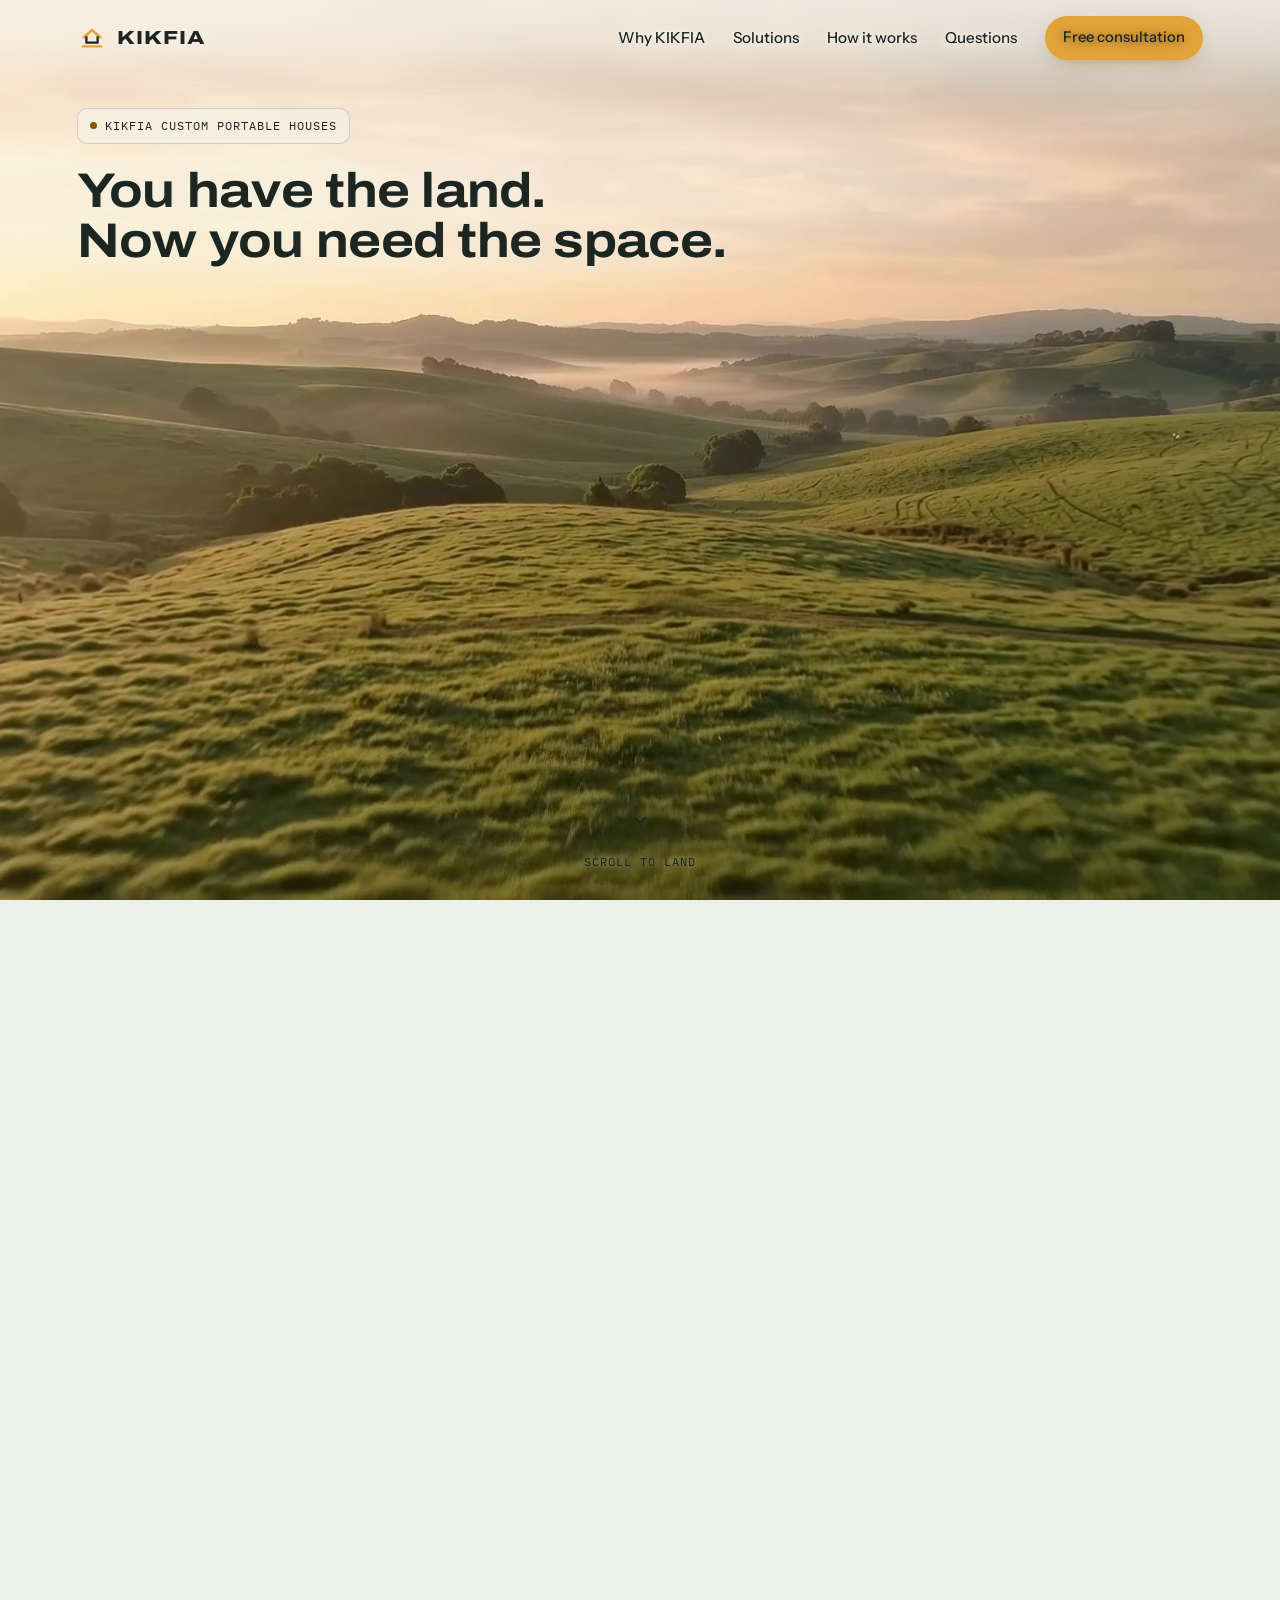
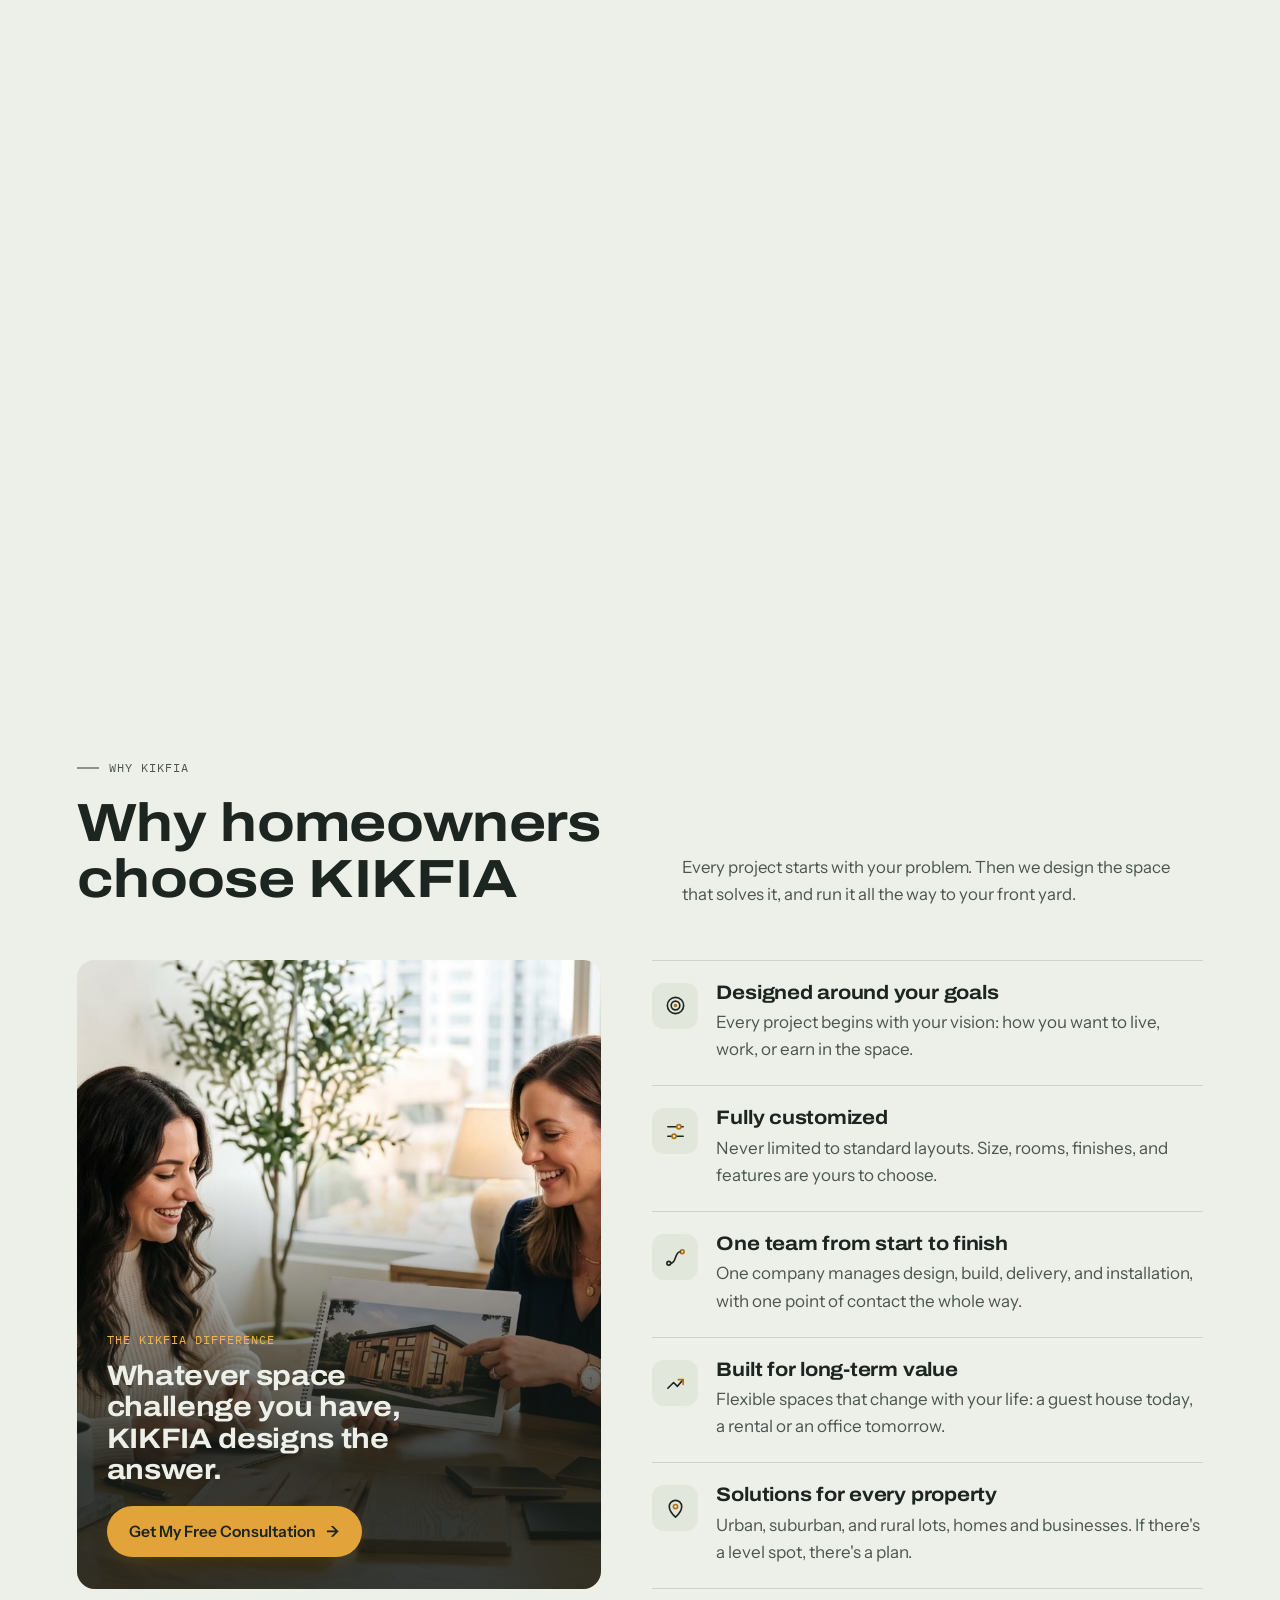
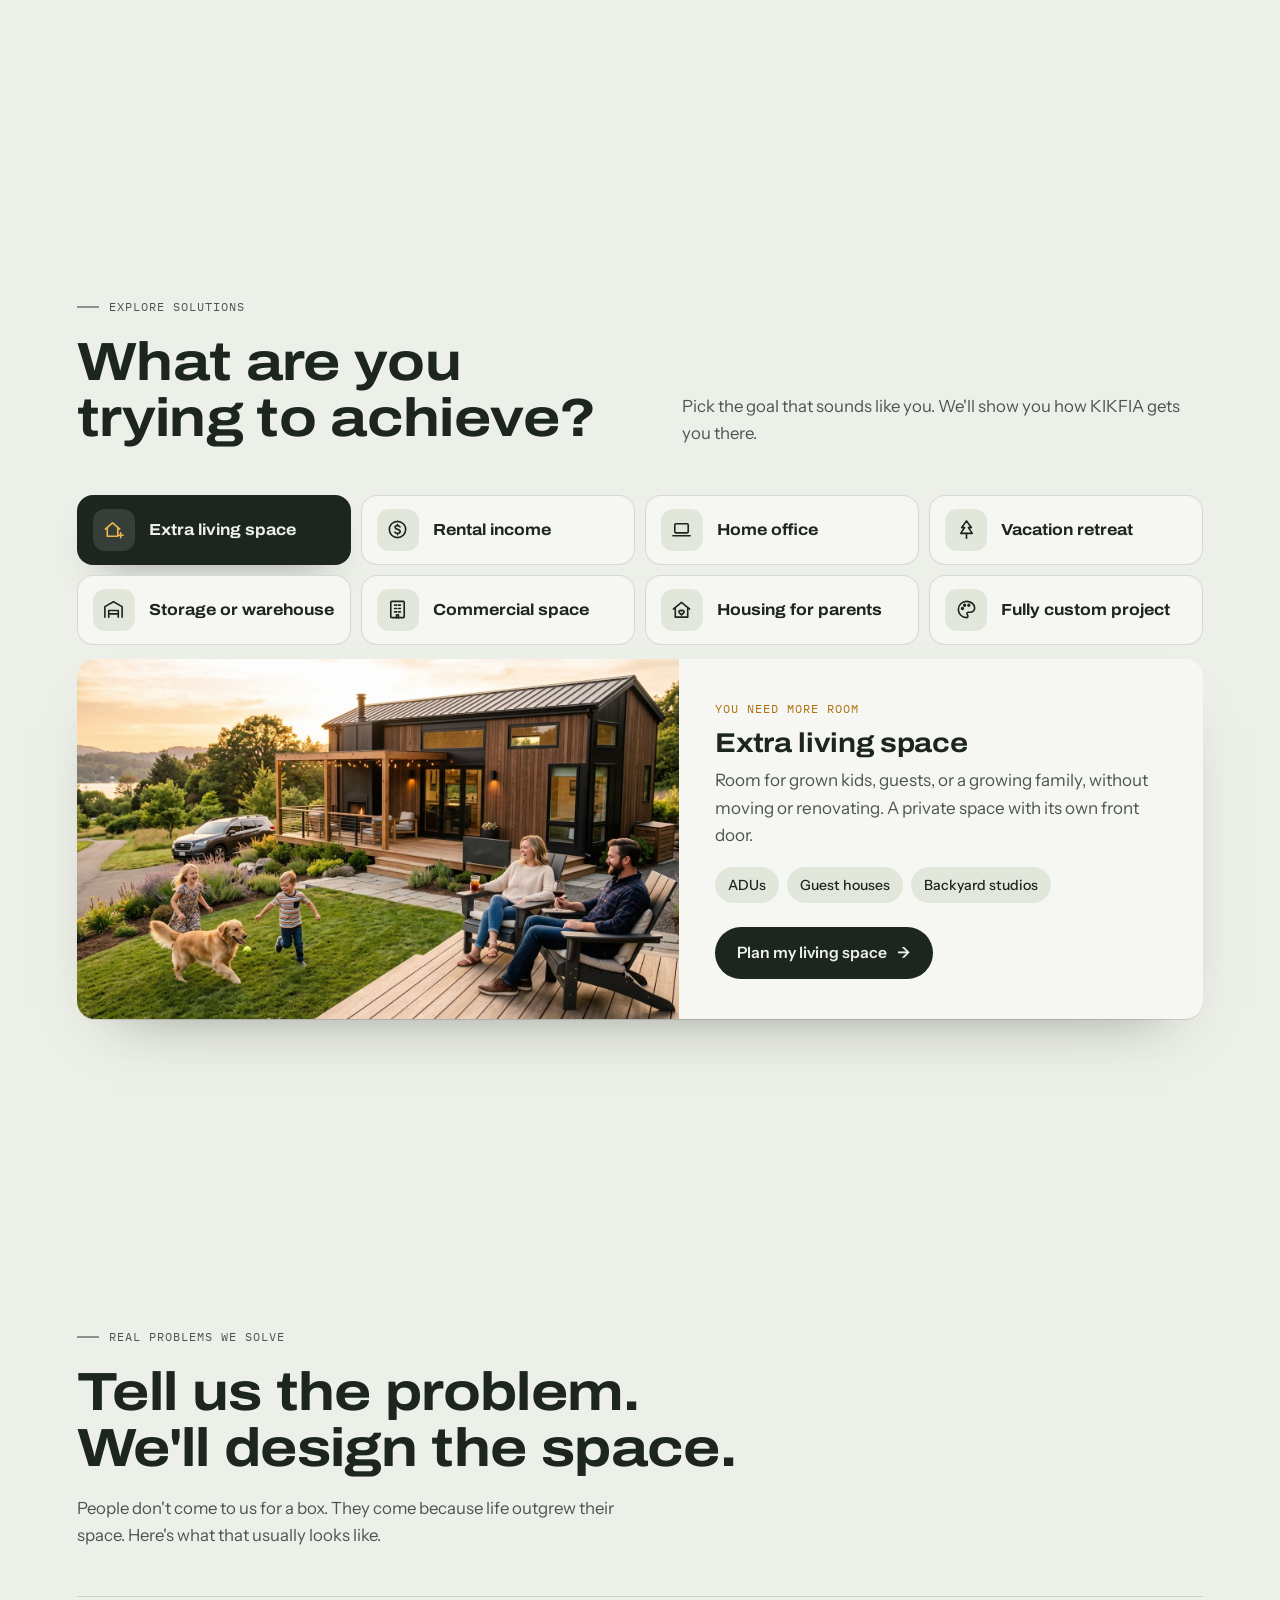
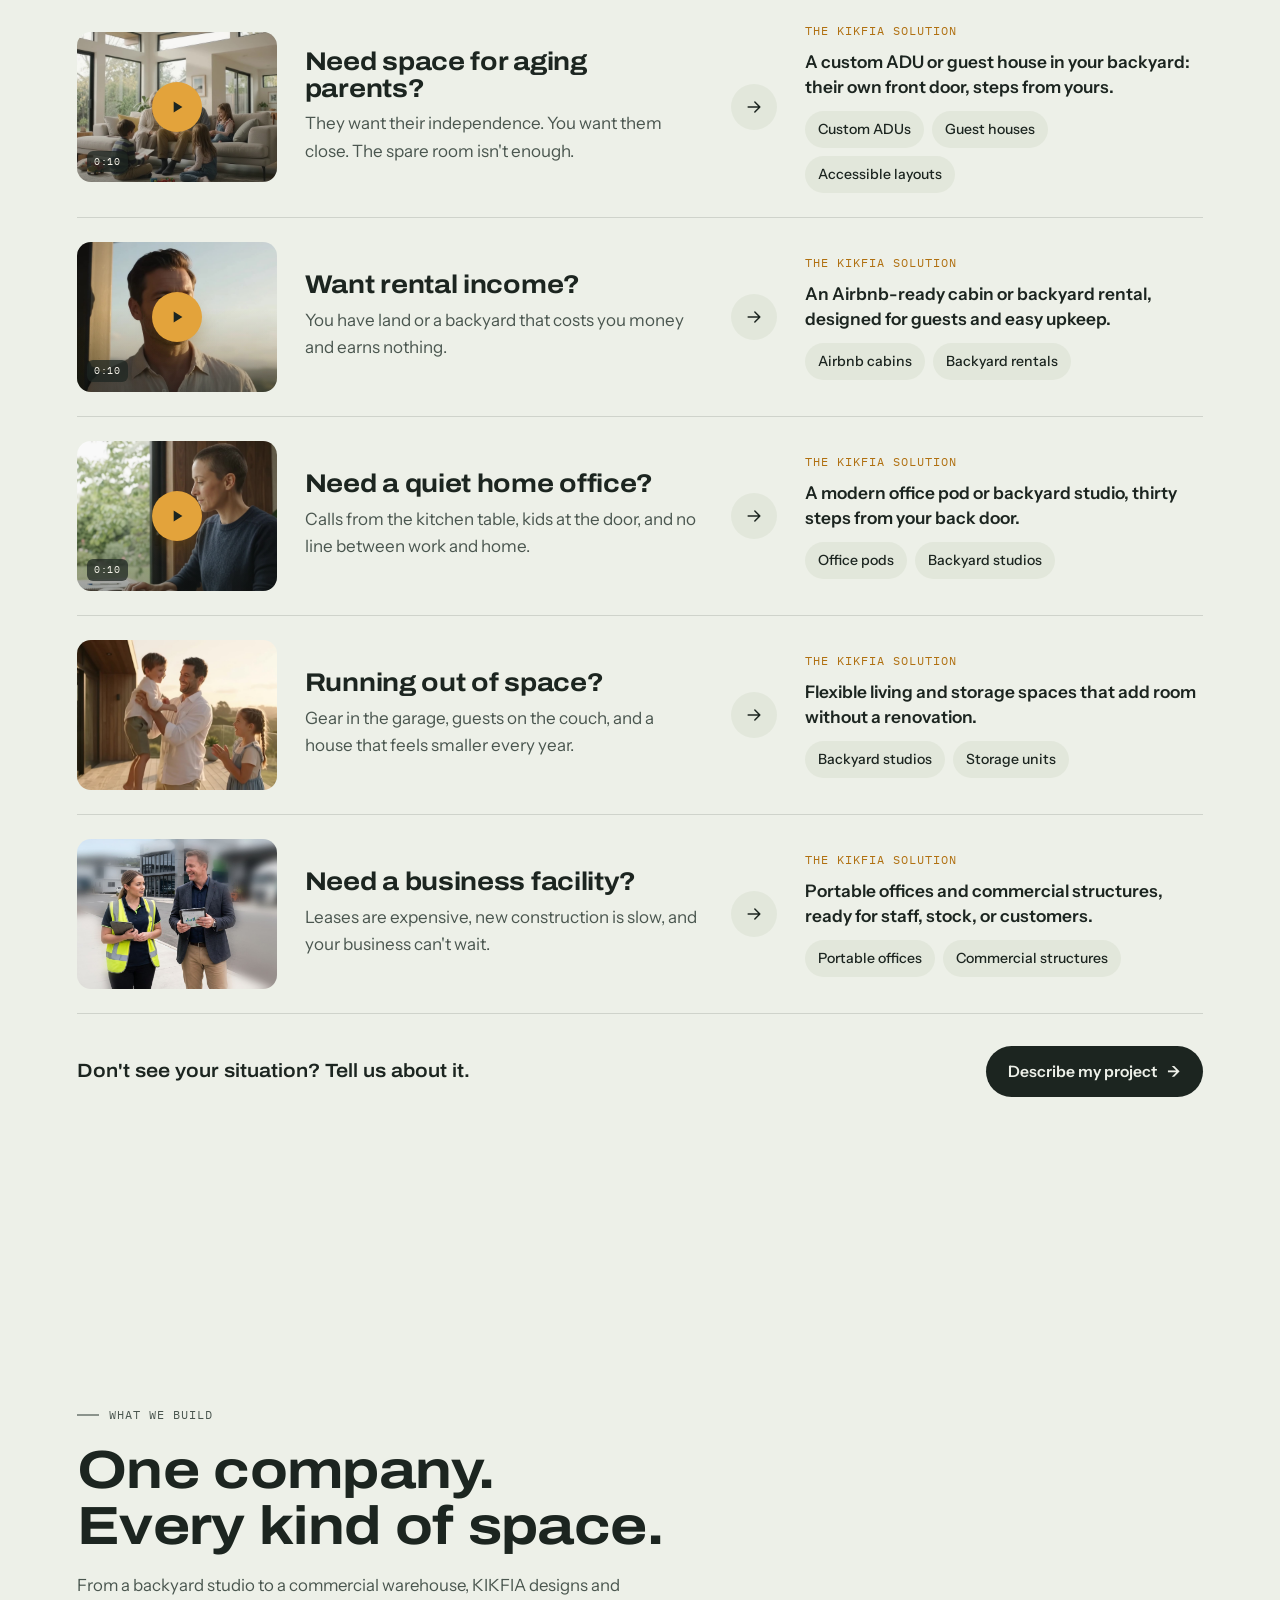
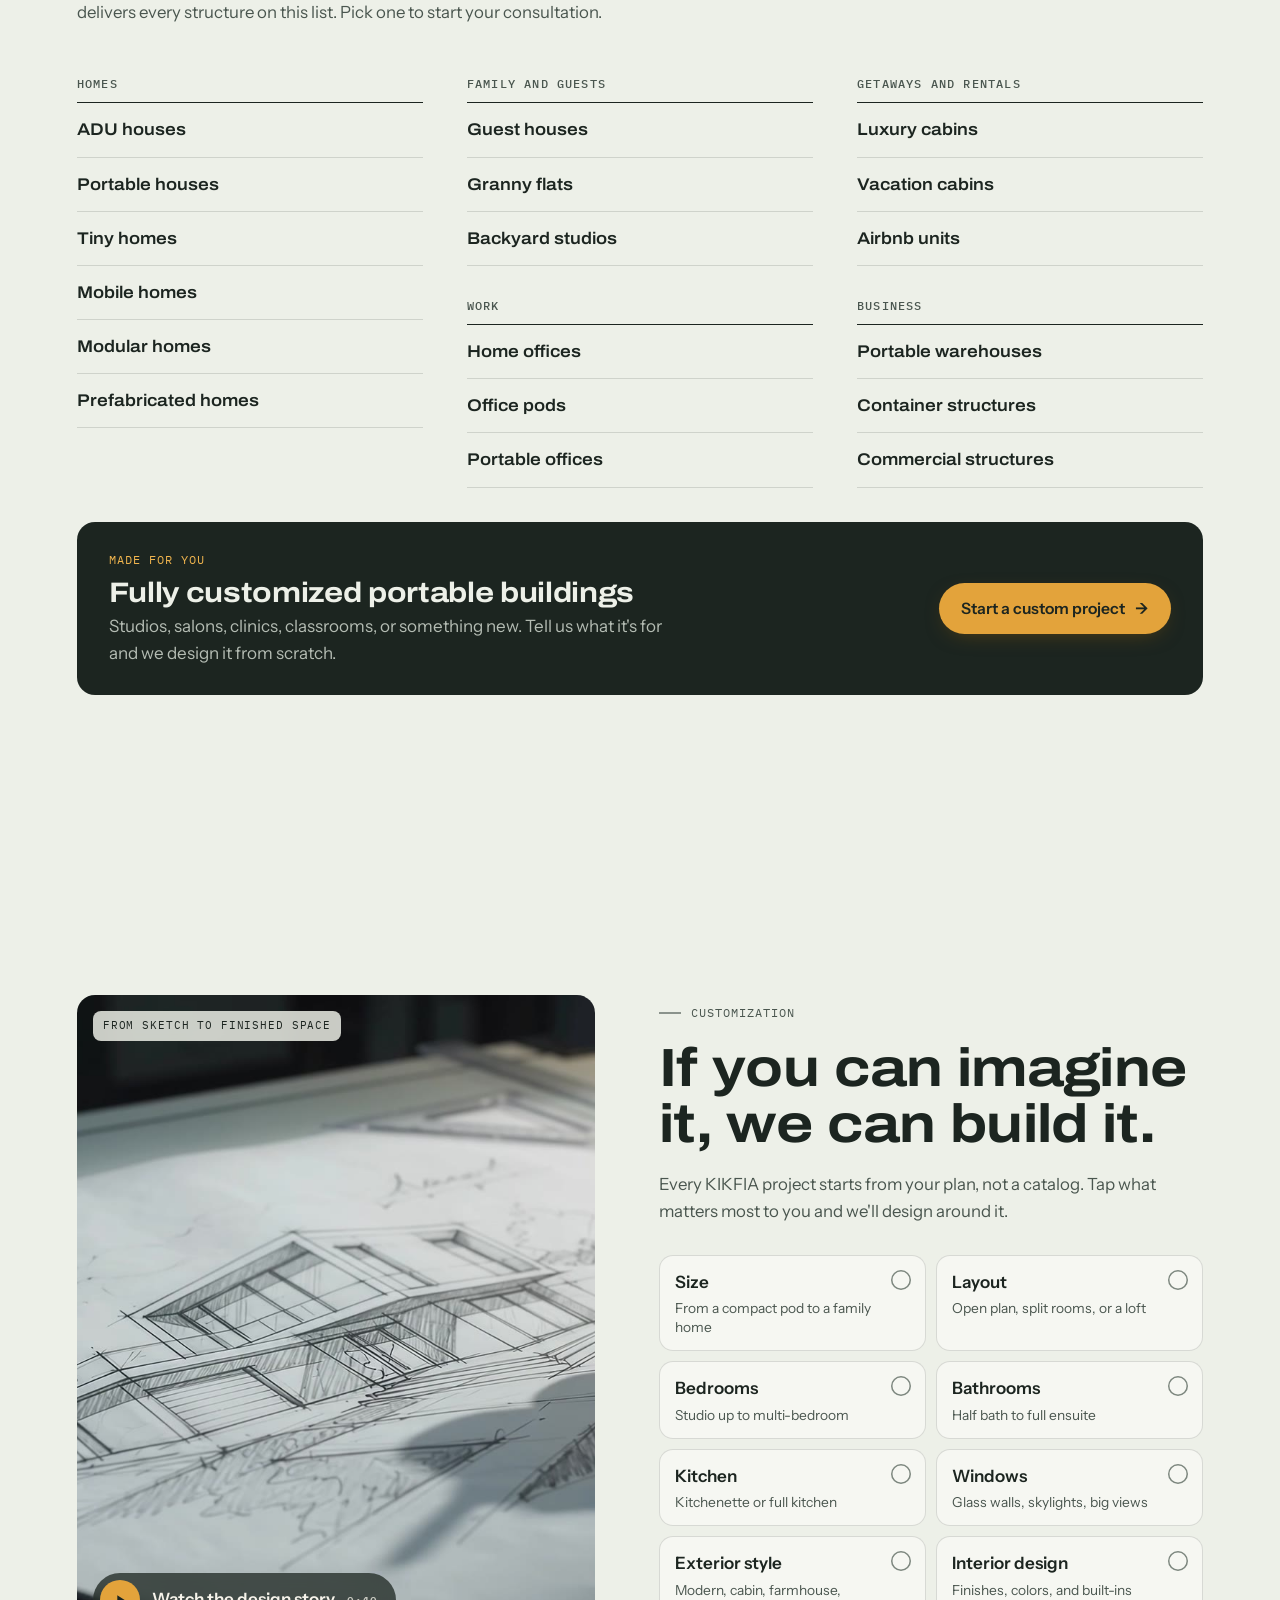
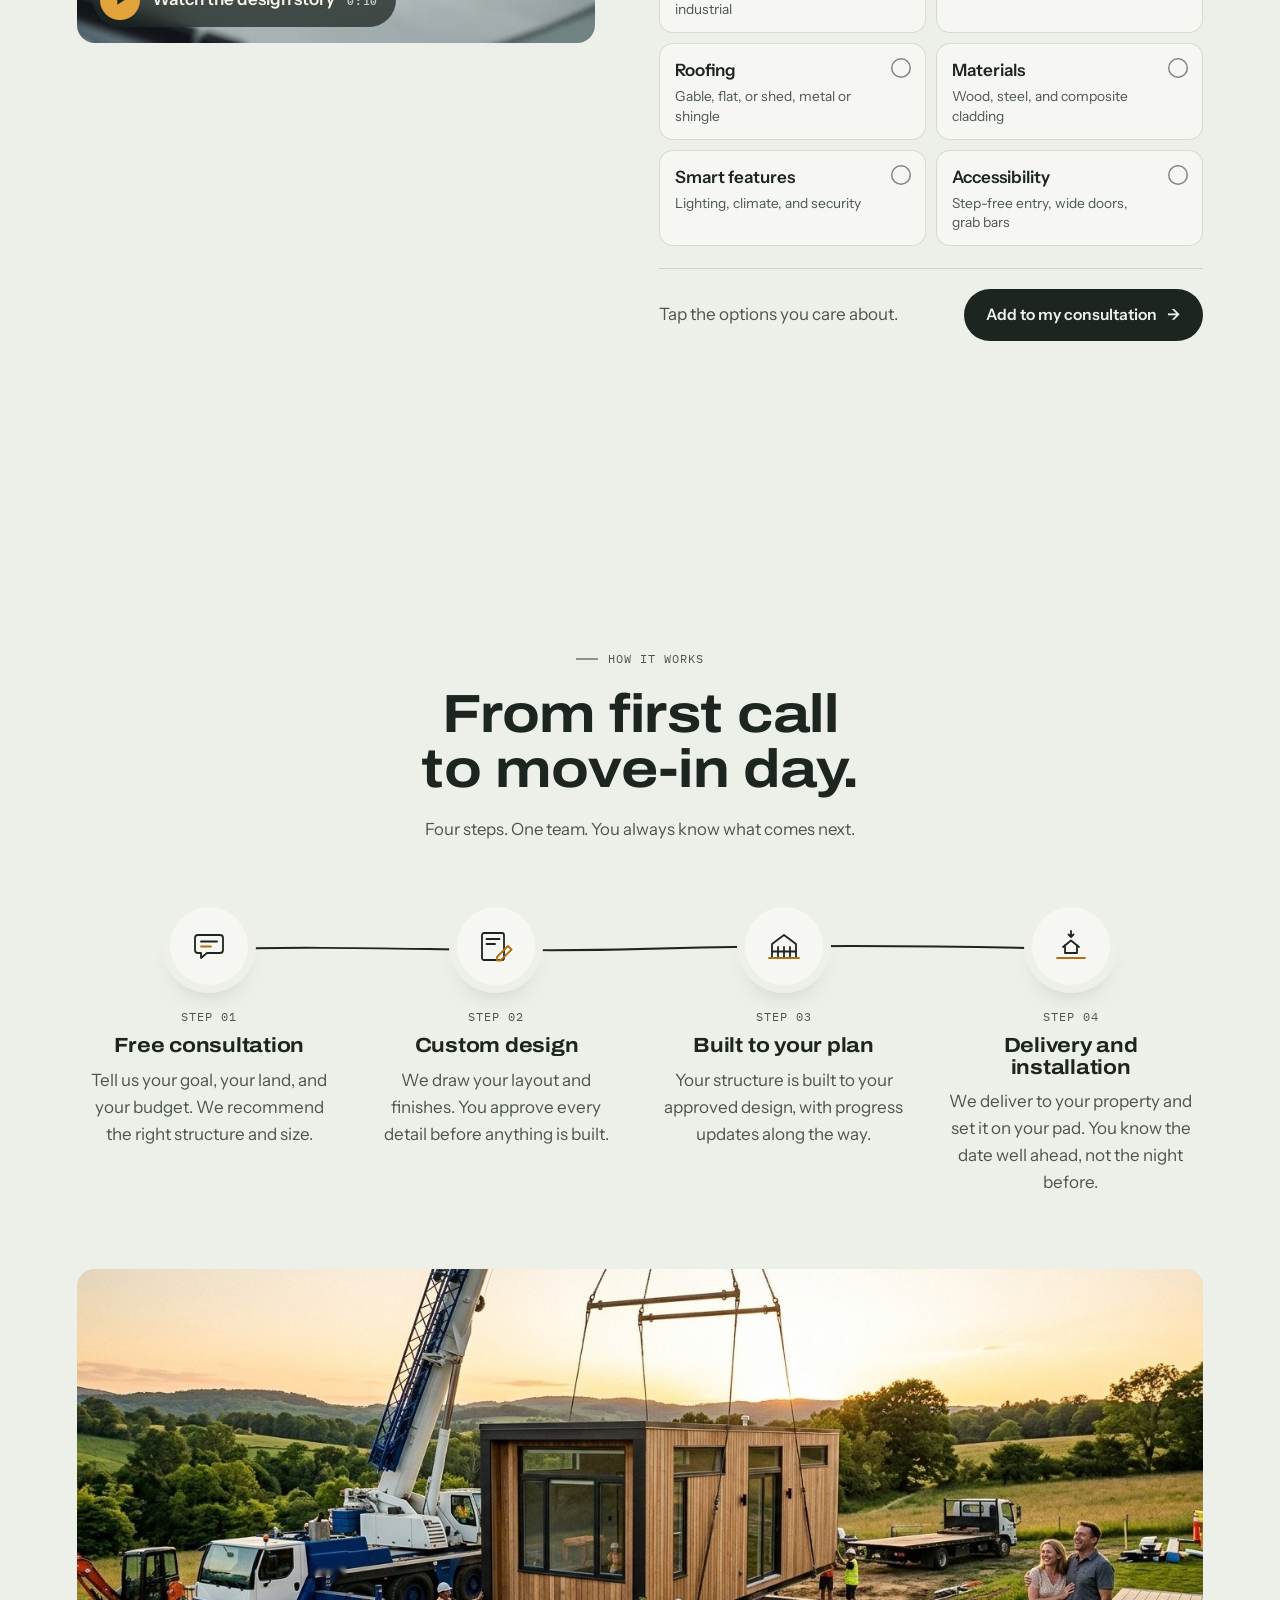
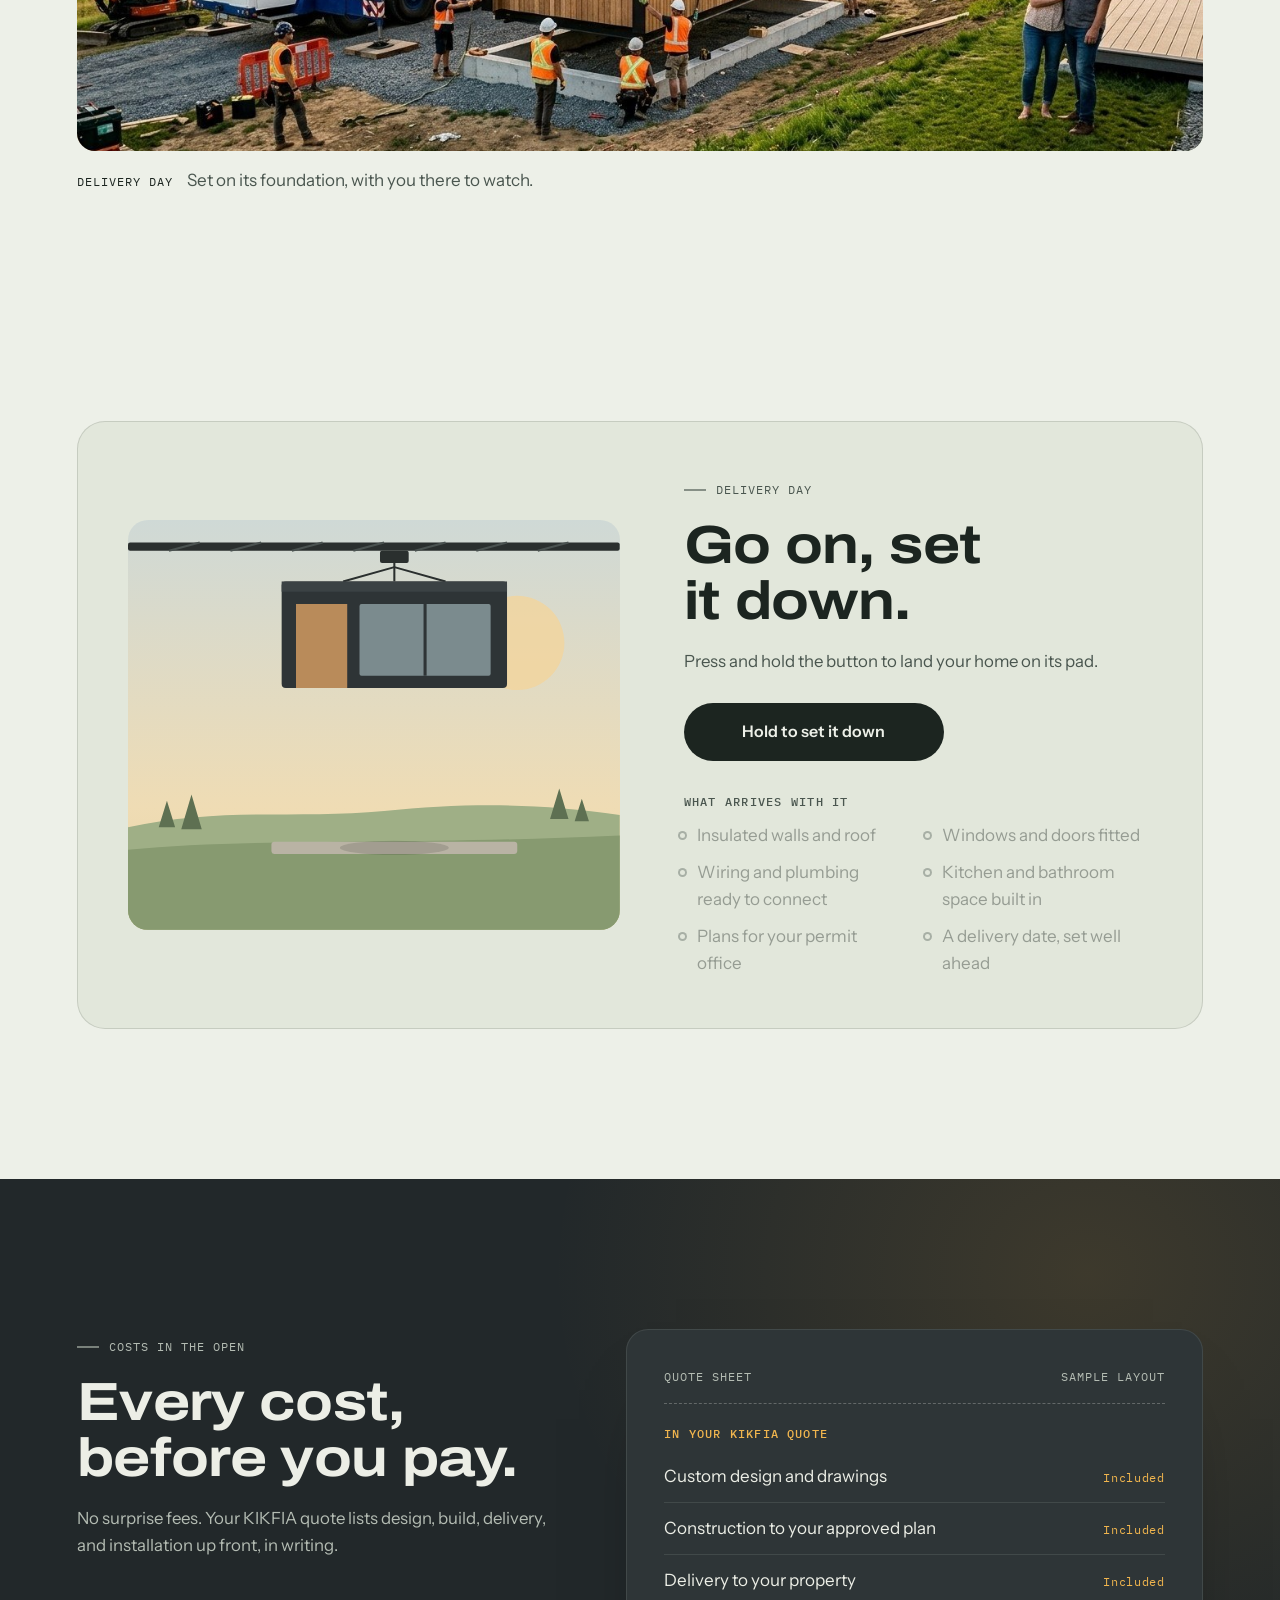
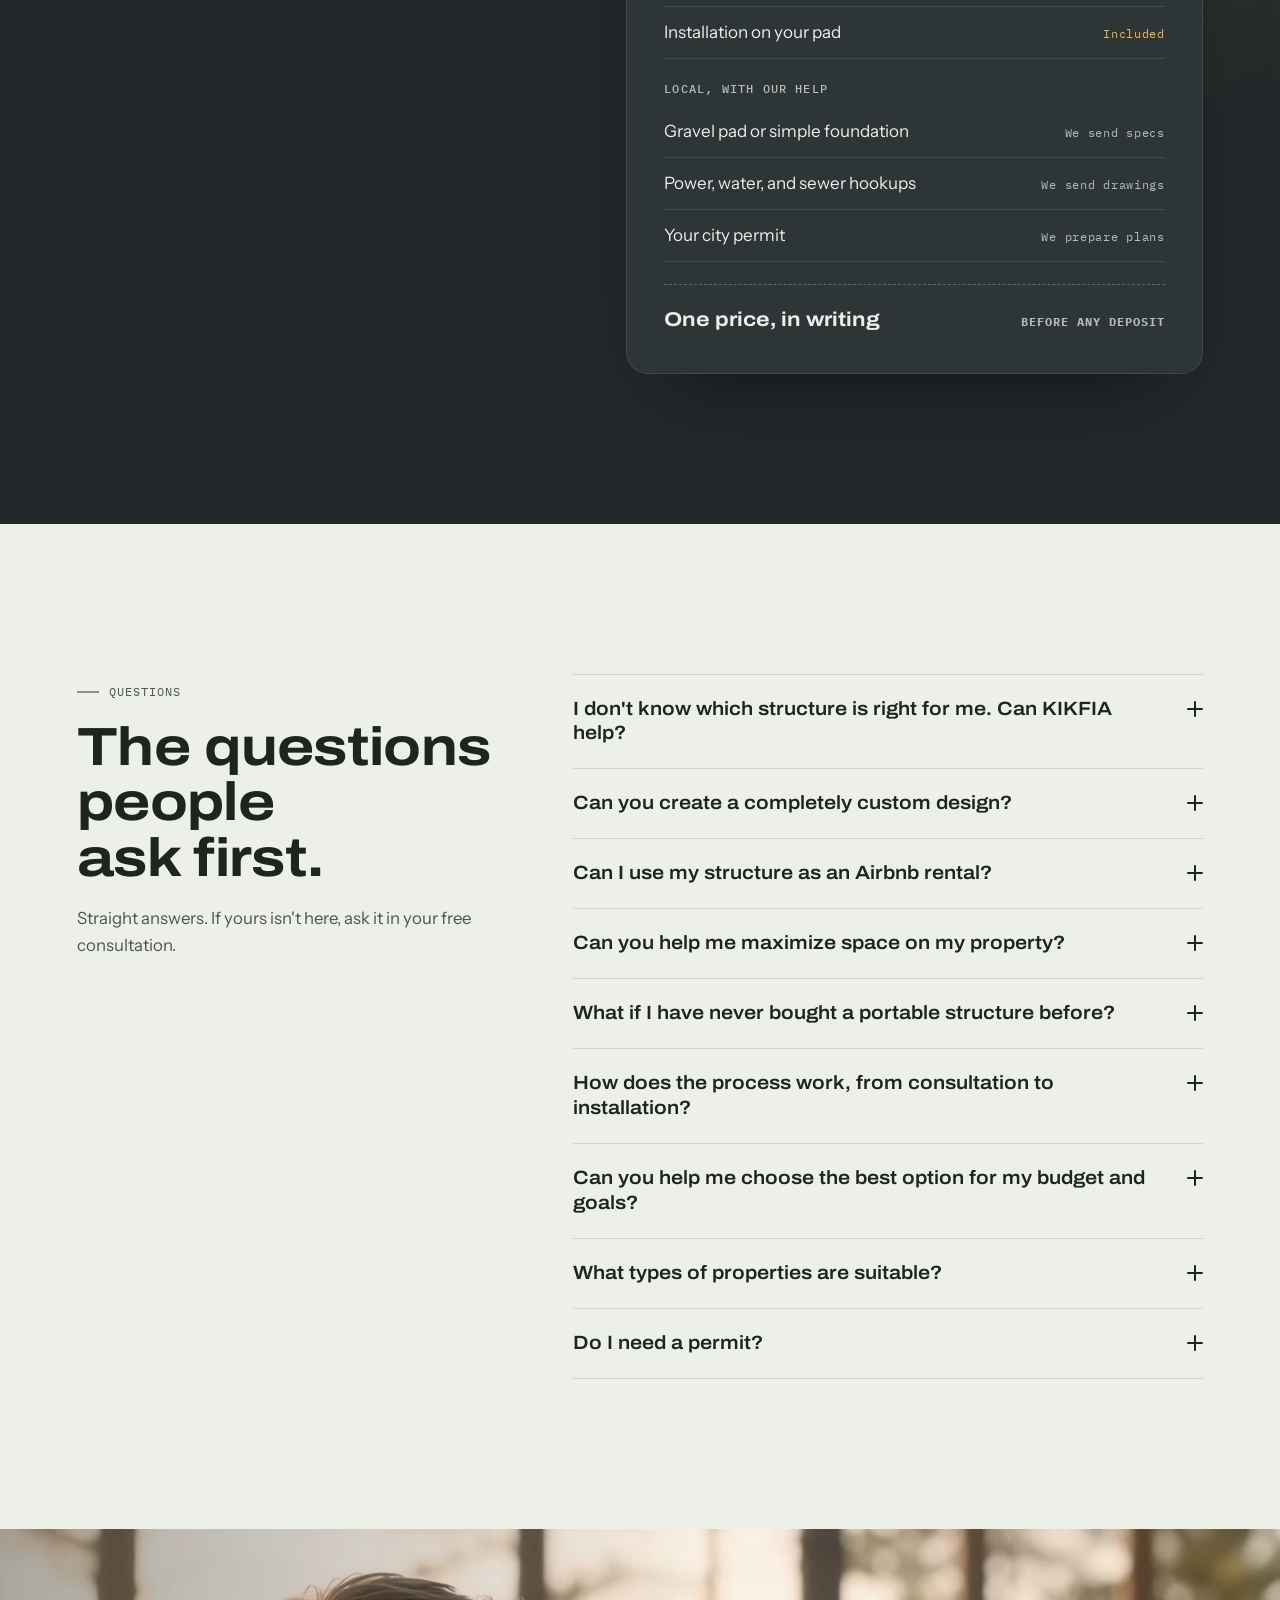
==== commit 37ea80b6: "Add the client's new goal and delivery photos - Goal finder: new photos for home office (glass offic" ====
--- a/kikfia/index.html
+++ b/kikfia/index.html
@@ -480,6 +480,8 @@
 .step p:not(.mono){margin:10px auto 0;max-width:26ch;color:var(--ink-2)}
 .delivery{position:relative;margin:72px 0 0}
 .delivery .ph{aspect-ratio:21/9;border-radius:var(--radius)}
+.delivery .ph img{object-position:50% 64%}
+@media (max-width:720px){.delivery .ph{aspect-ratio:4/3}.delivery .ph img{object-position:62% 60%}}
 .delivery figcaption{display:flex;align-items:baseline;gap:14px;margin-top:16px;color:var(--ink-2)}
 .delivery figcaption .mono{color:var(--ink)}
 
@@ -1114,6 +1116,10 @@
         </li>
       </ol>
     </div>
+    <figure class="delivery rv">
+      <div class="ph"><img src="assets/delivery.jpg" alt="A crane setting a new home onto its foundation while the owners watch, arm in arm" width="1376" height="768" loading="lazy" decoding="async"></div>
+      <figcaption><span class="mono">Delivery day</span>Set on its foundation, with you there to watch.</figcaption>
+    </figure>
   </div>
 </section>
 
@@ -1871,14 +1877,14 @@
     need: 'You want your land to earn', title: 'Rental income',
     text: 'Turn unused land into a space guests want to book. Designed to photograph well, rent well, and stay easy to look after.',
     chips: ['Airbnb cabins', 'Backyard rentals', 'Vacation units'],
-    img: 'assets/goal-rental.jpg', alt: 'An owner welcoming guests with suitcases to a modern rental cabin',
+    img: 'assets/goal-rental.jpg', alt: 'A host welcoming guests with suitcases to a mountain rental cabin at sunset',
     cta: 'Plan my rental', form: ['rental', 'rental']
   },
   office: {
     need: 'You need somewhere to focus', title: 'Home office',
     text: 'A quiet place to work, thirty steps from your kitchen. No commute, no interruptions, and a clear line between work and home.',
     chips: ['Office pods', 'Garden offices', 'Remote work studios'],
-    img: 'assets/goal-office.jpg', alt: 'A remote worker focused at her desk in a quiet backyard office',
+    img: 'assets/goal-office.jpg', alt: 'A remote worker at her desk inside a glass-walled office pod in her backyard',
     cta: 'Plan my office', form: ['office', 'work']
   },
   retreat: {
@@ -1906,14 +1912,14 @@
     need: 'You want your parents close', title: 'Housing for parents',
     text: 'Keep aging parents close and independent: a comfortable, accessible home in your backyard, with its own front door.',
     chips: ['Granny flats', 'Accessible ADUs', 'Guest houses'],
-    img: 'assets/goal-parents.jpg', alt: 'Grandparents on the sofa of a bright backyard ADU with their grandchildren',
+    img: 'assets/goal-parents.jpg', alt: 'Grandparents reading and laughing with their grandchildren in the backyard, their ADU behind them',
     cta: 'Plan a home for my parents', form: ['parents', 'parents']
   },
   custom: {
     need: 'You have an idea nobody sells', title: 'Fully custom project',
     text: 'A studio, a salon, a clinic, or something nobody has built yet. Bring the idea and we design it around you.',
     chips: ['Fully customized portable structures'],
-    img: 'assets/goal-custom.jpg', alt: 'A custom modern two-story home with wood and white facades',
+    img: 'assets/goal-custom.jpg', alt: 'A family on the wraparound deck of a custom modern home among the pines',
     cta: 'Plan my custom project', form: ['custom', 'other']
   }
 };
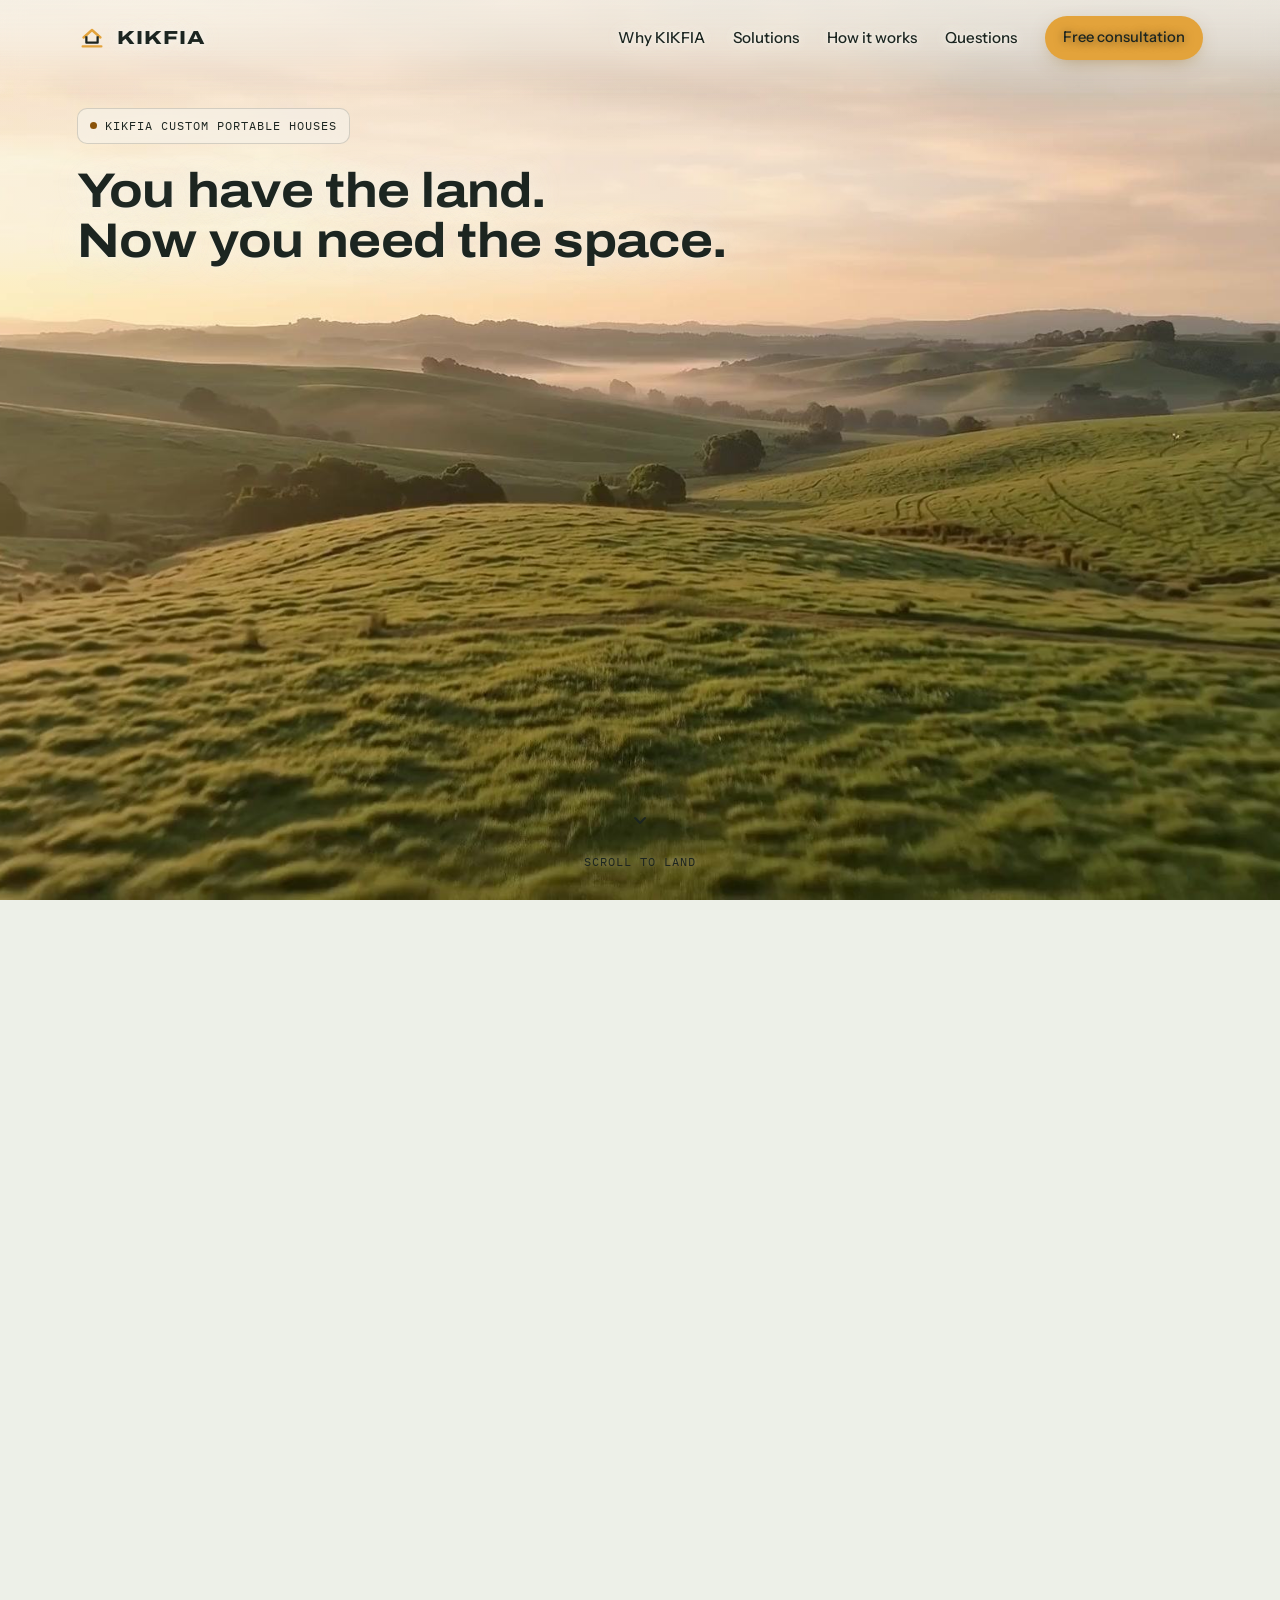
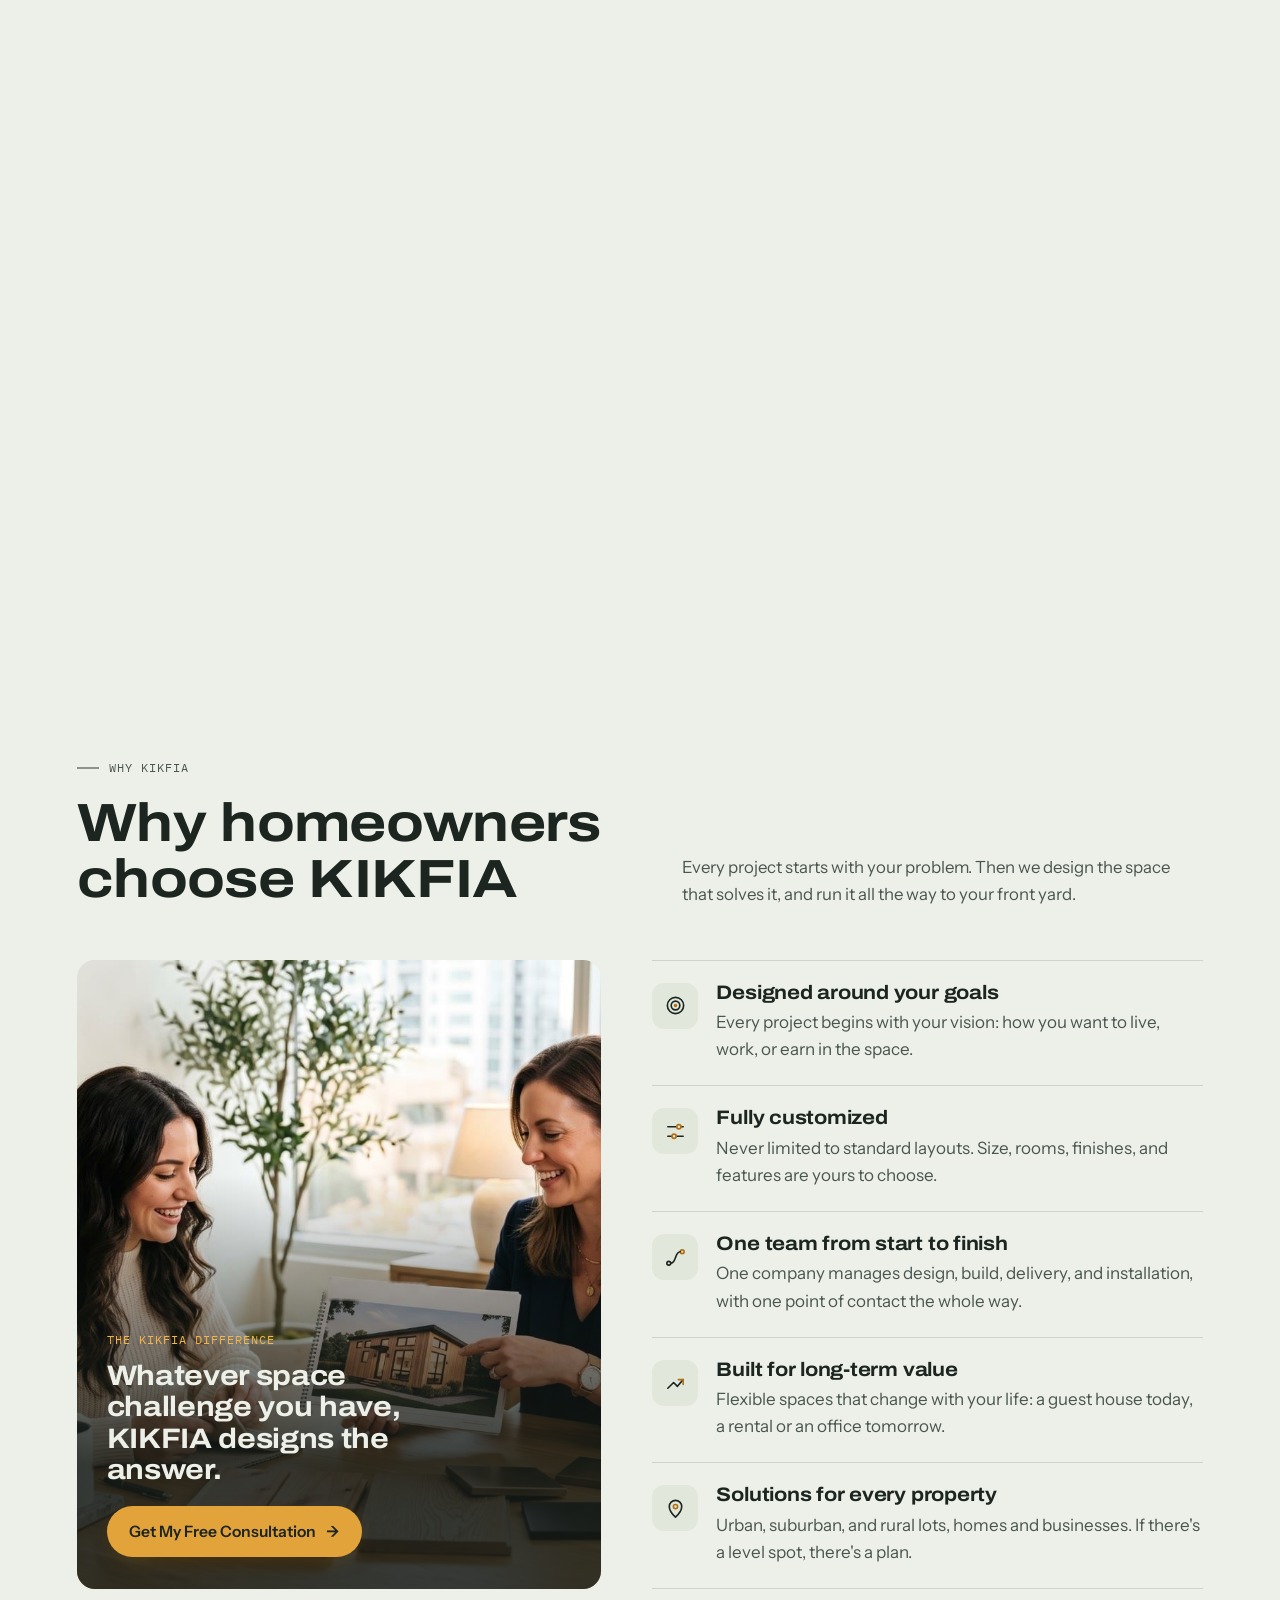
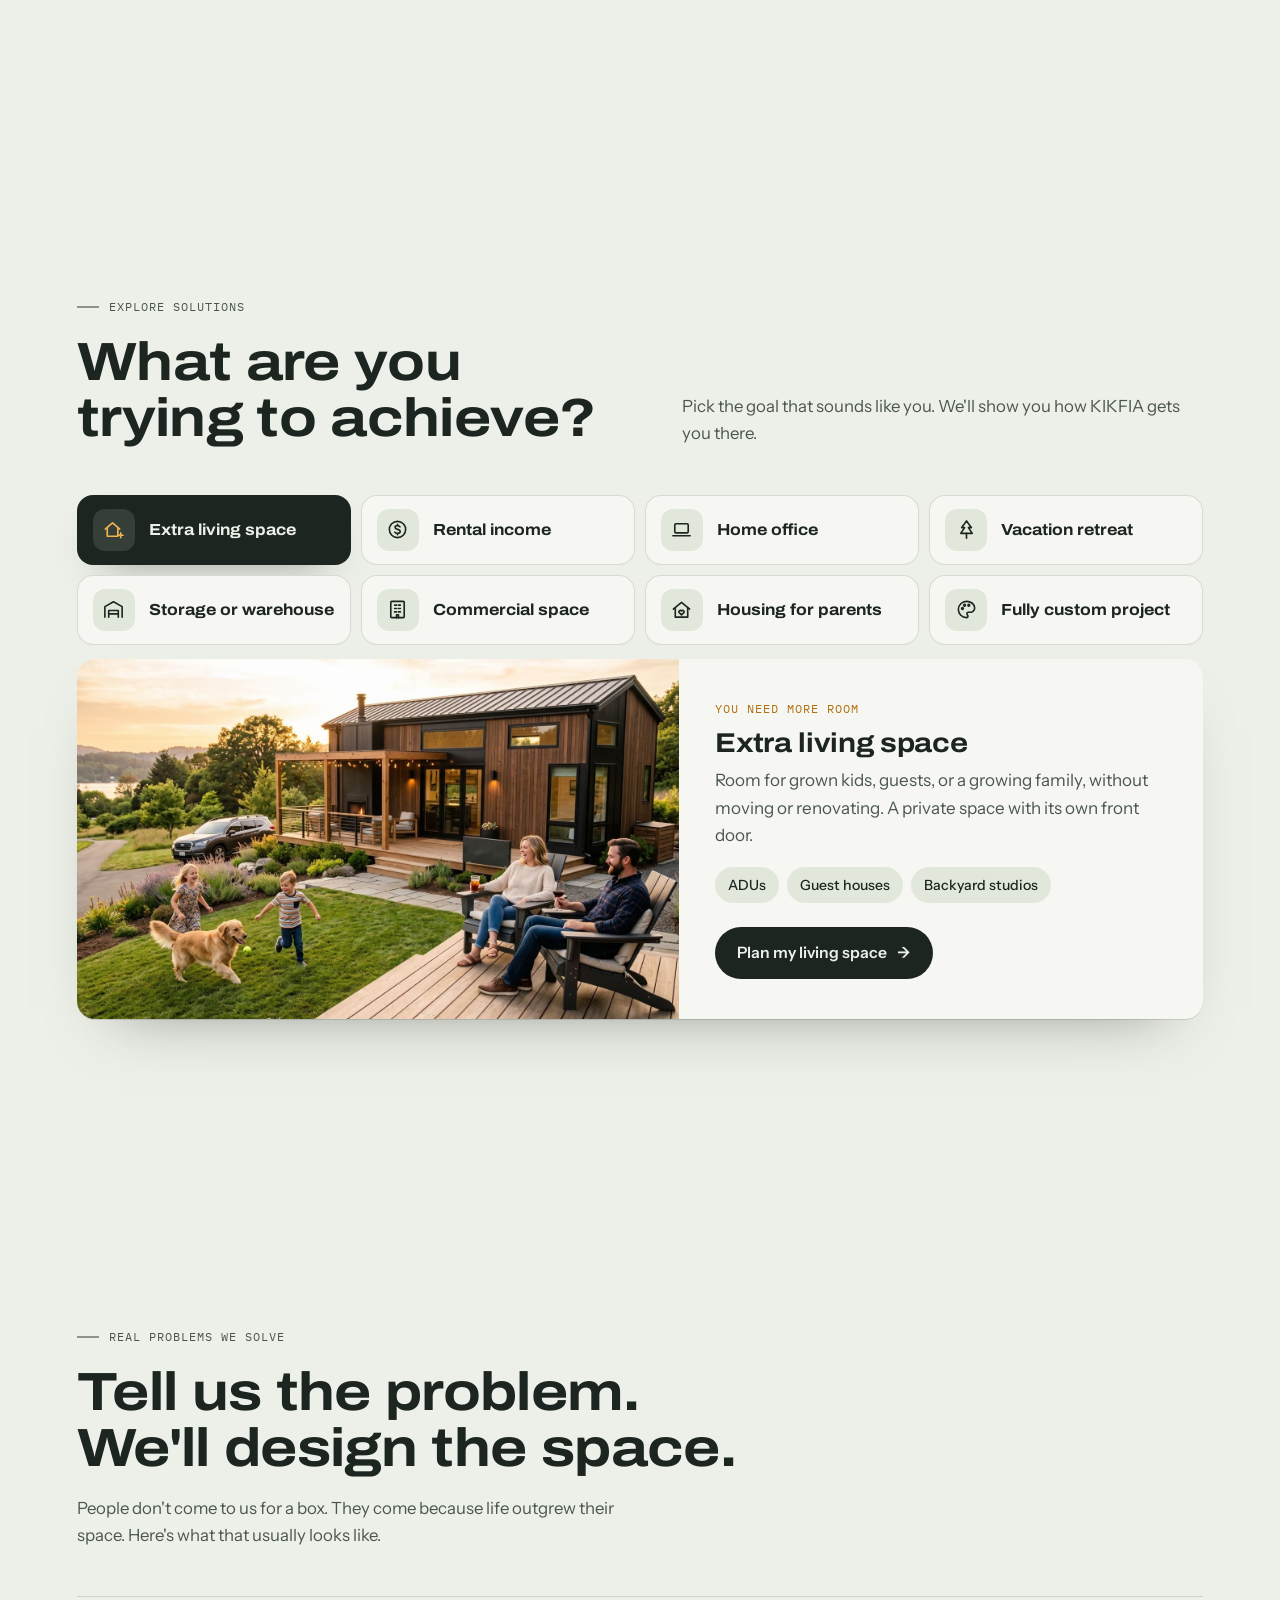
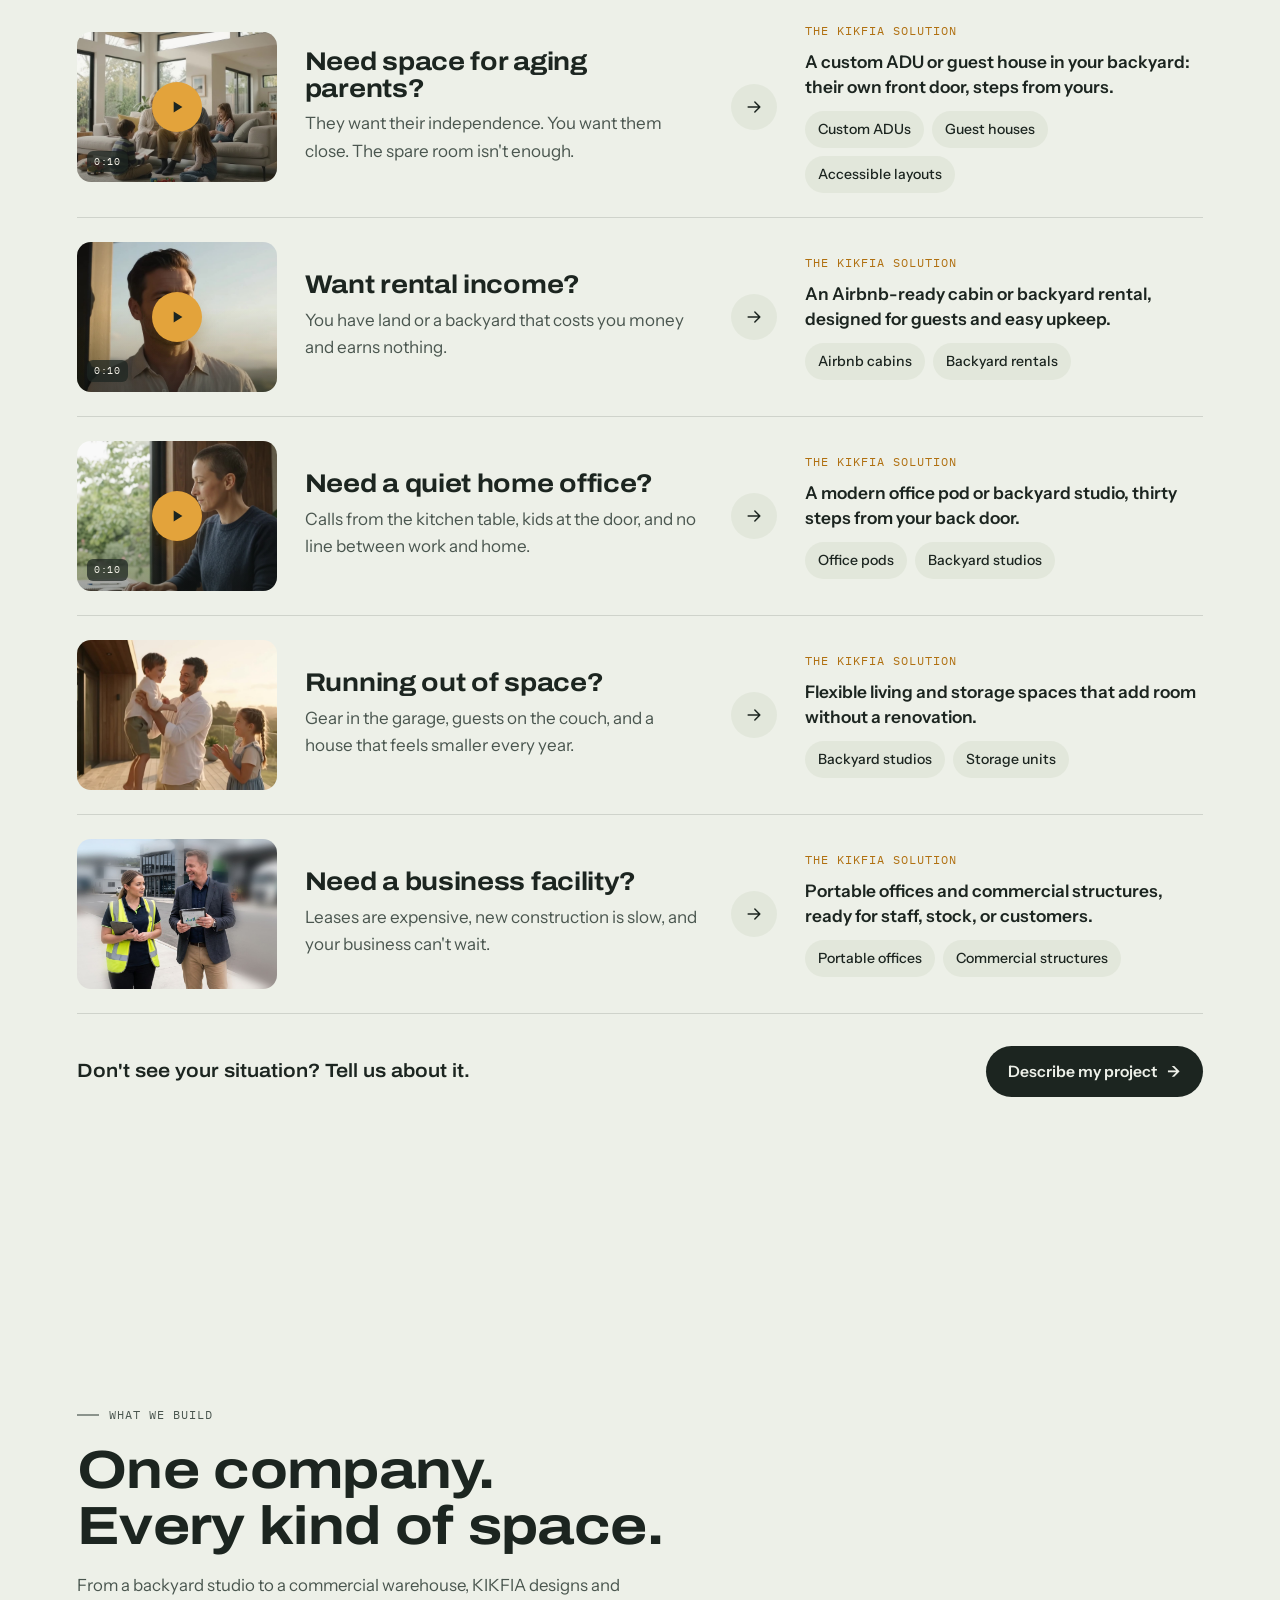
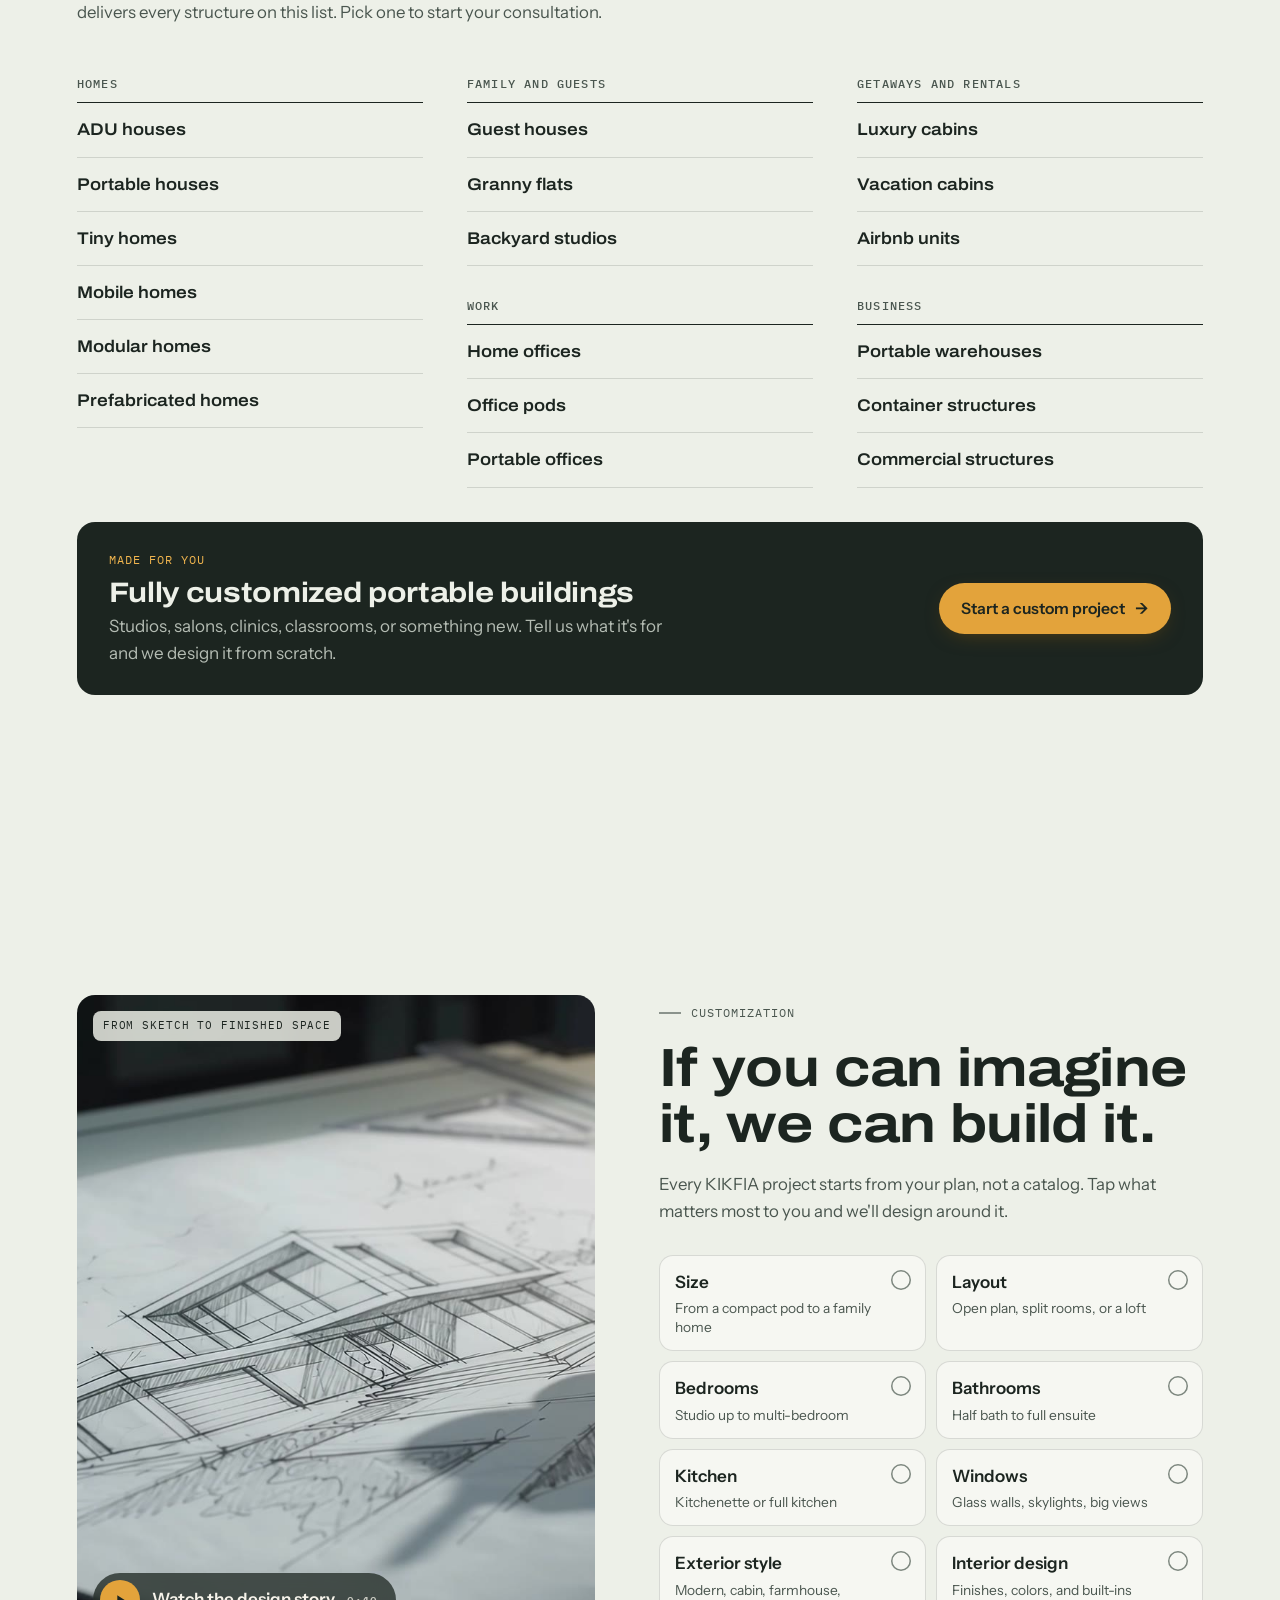
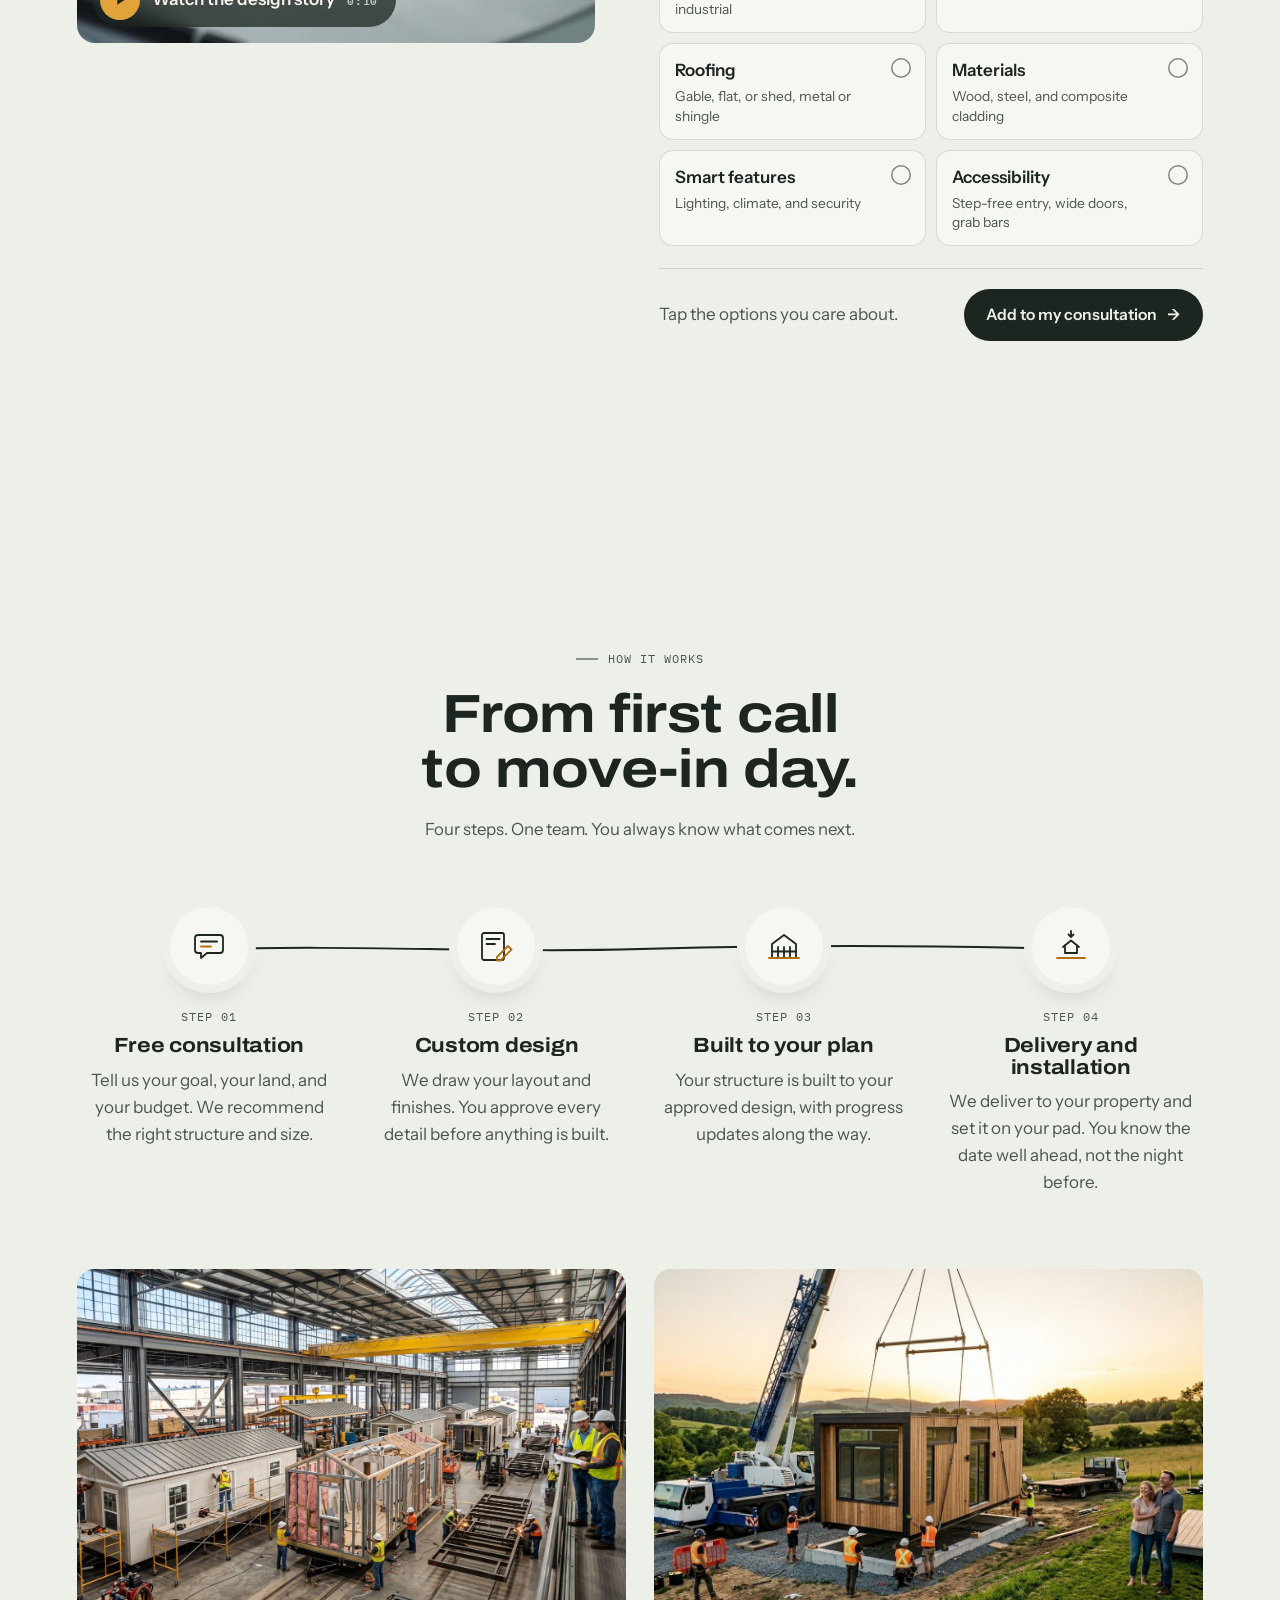
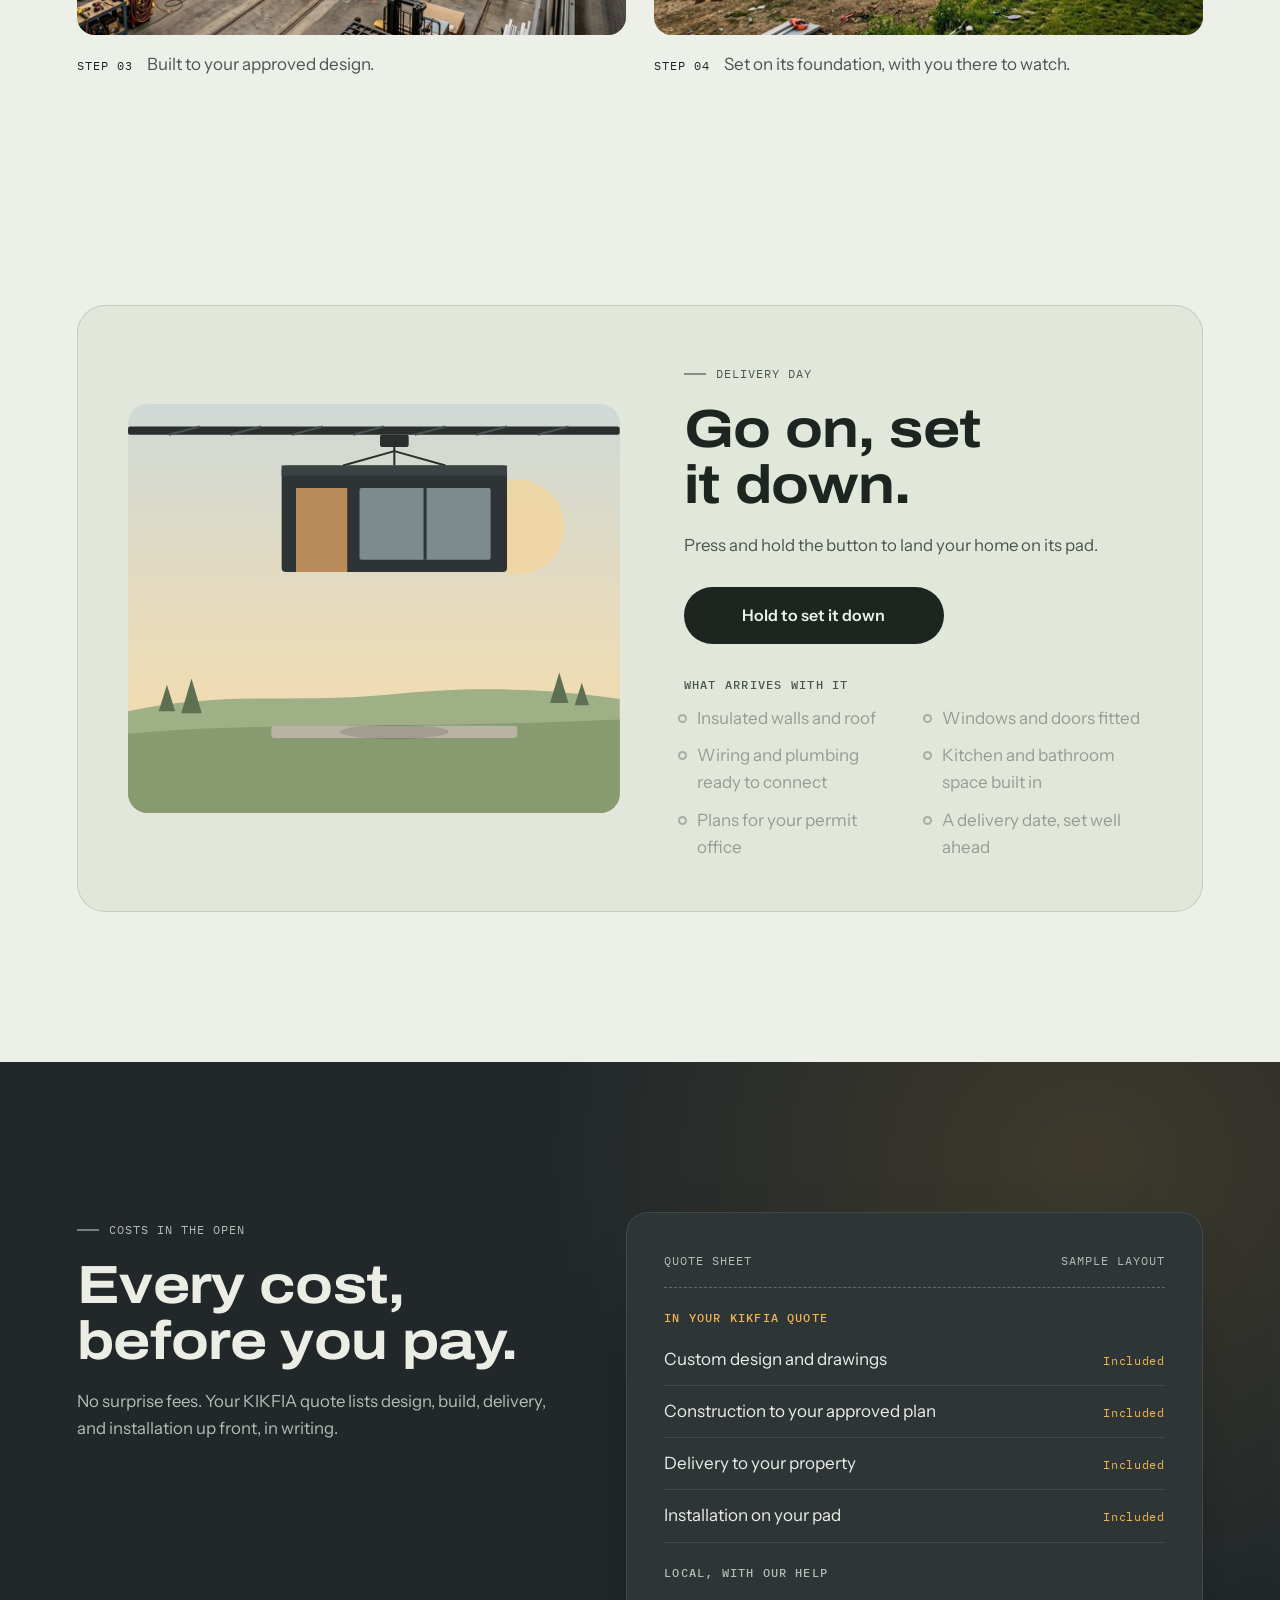
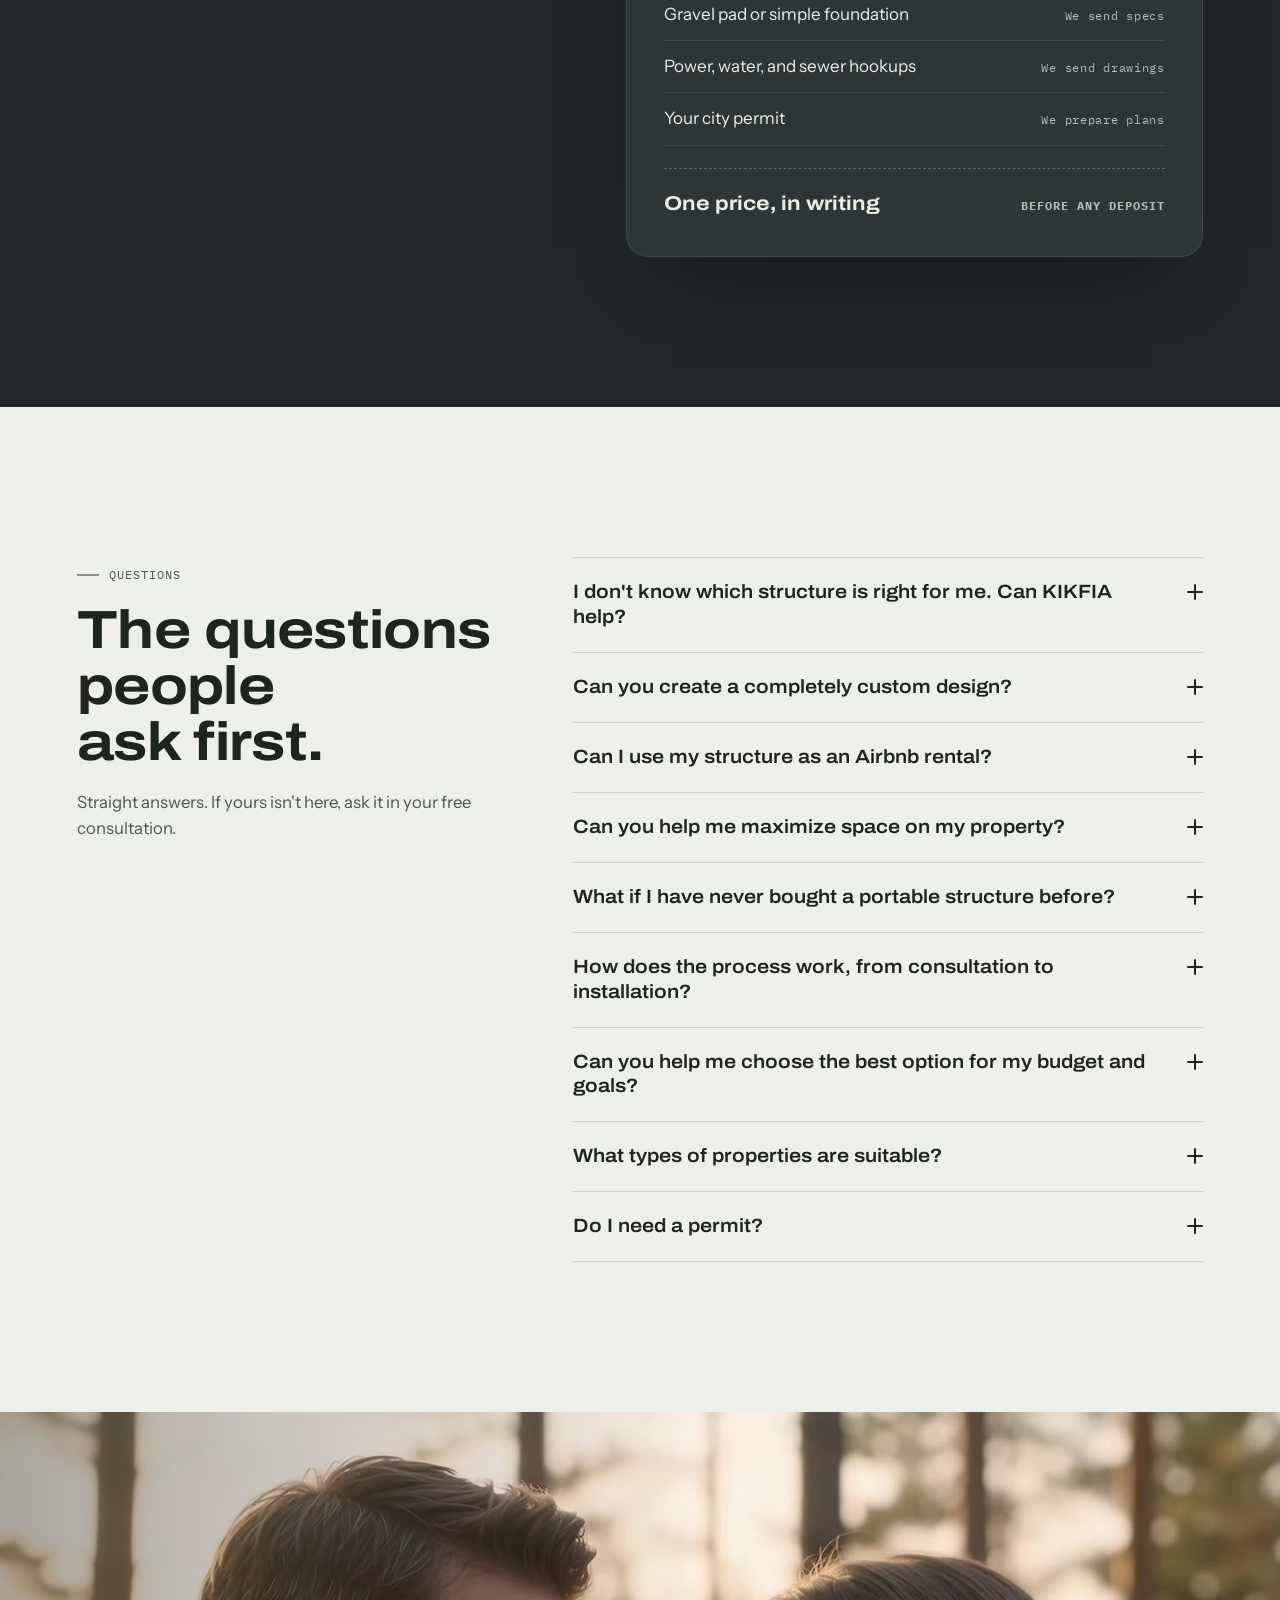
==== commit a4351aa9: "Show the build and delivery steps as a photo pair - How it works: the client's build-hall photo (ste" ====
--- a/kikfia/index.html
+++ b/kikfia/index.html
@@ -480,8 +480,12 @@
 .step p:not(.mono){margin:10px auto 0;max-width:26ch;color:var(--ink-2)}
 .delivery{position:relative;margin:72px 0 0}
 .delivery .ph{aspect-ratio:21/9;border-radius:var(--radius)}
-.delivery .ph img{object-position:50% 64%}
-@media (max-width:720px){.delivery .ph{aspect-ratio:4/3}.delivery .ph img{object-position:62% 60%}}
+.build-pair{display:grid;grid-template-columns:repeat(2,minmax(0,1fr));gap:clamp(16px,2.2vw,28px);margin-top:72px}
+.build-pair .delivery{margin:0}
+.build-pair .delivery .ph{aspect-ratio:3/2}
+.build-pair .delivery:first-child .ph img{object-position:85% 50%}
+.build-pair .delivery:last-child .ph img{object-position:70% 60%}
+@media (max-width:720px){.build-pair{grid-template-columns:1fr;margin-top:48px}.build-pair .delivery .ph{aspect-ratio:4/3}}
 .delivery figcaption{display:flex;align-items:baseline;gap:14px;margin-top:16px;color:var(--ink-2)}
 .delivery figcaption .mono{color:var(--ink)}
 
@@ -1116,10 +1120,16 @@
         </li>
       </ol>
     </div>
-    <figure class="delivery rv">
-      <div class="ph"><img src="assets/delivery.jpg" alt="A crane setting a new home onto its foundation while the owners watch, arm in arm" width="1376" height="768" loading="lazy" decoding="async"></div>
-      <figcaption><span class="mono">Delivery day</span>Set on its foundation, with you there to watch.</figcaption>
-    </figure>
+    <div class="build-pair">
+      <figure class="delivery rv">
+        <div class="ph"><img src="assets/build.jpg" alt="Builders framing and finishing portable homes in a bright build hall while two supervisors check the plans" width="1600" height="893" loading="lazy" decoding="async"></div>
+        <figcaption><span class="mono">Step 03</span>Built to your approved design.</figcaption>
+      </figure>
+      <figure class="delivery rv">
+        <div class="ph"><img src="assets/delivery.jpg" alt="A crane setting a new home onto its foundation while the owners watch, arm in arm" width="1376" height="768" loading="lazy" decoding="async"></div>
+        <figcaption><span class="mono">Step 04</span>Set on its foundation, with you there to watch.</figcaption>
+      </figure>
+    </div>
   </div>
 </section>
 
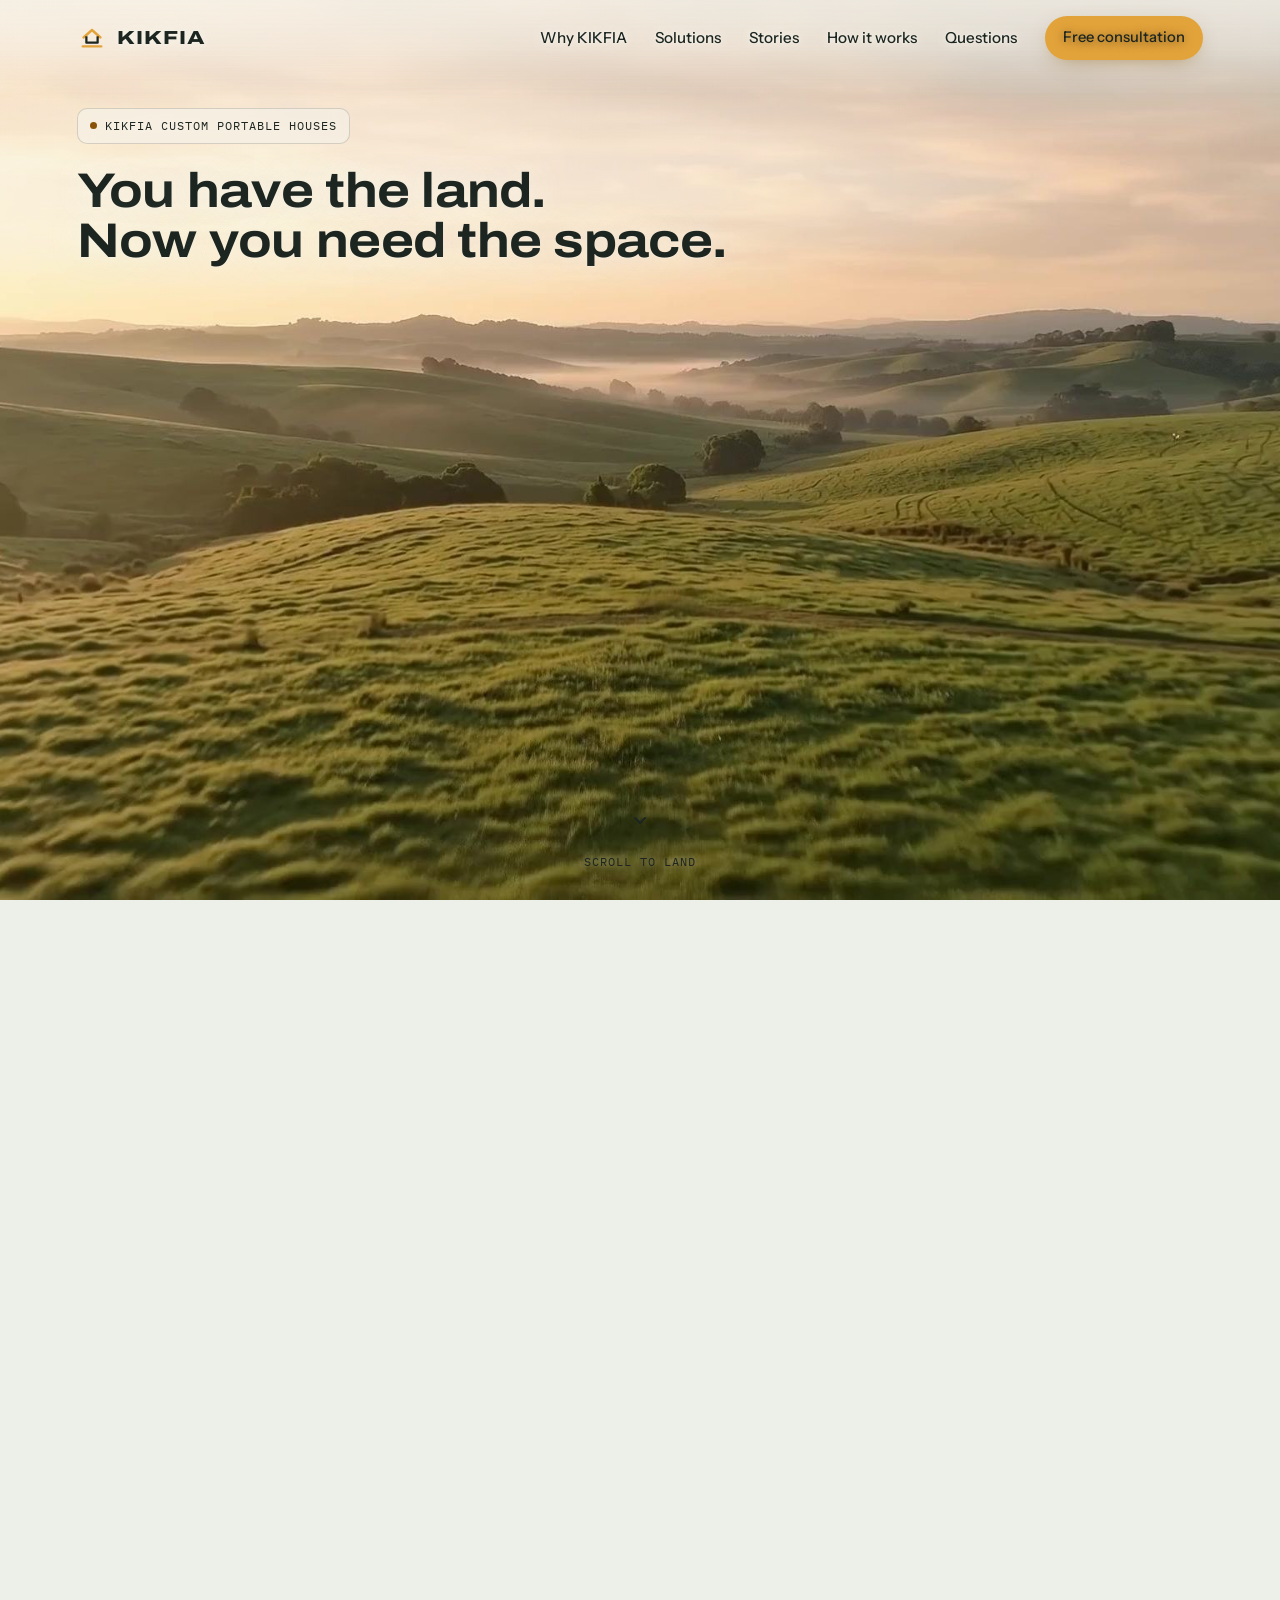
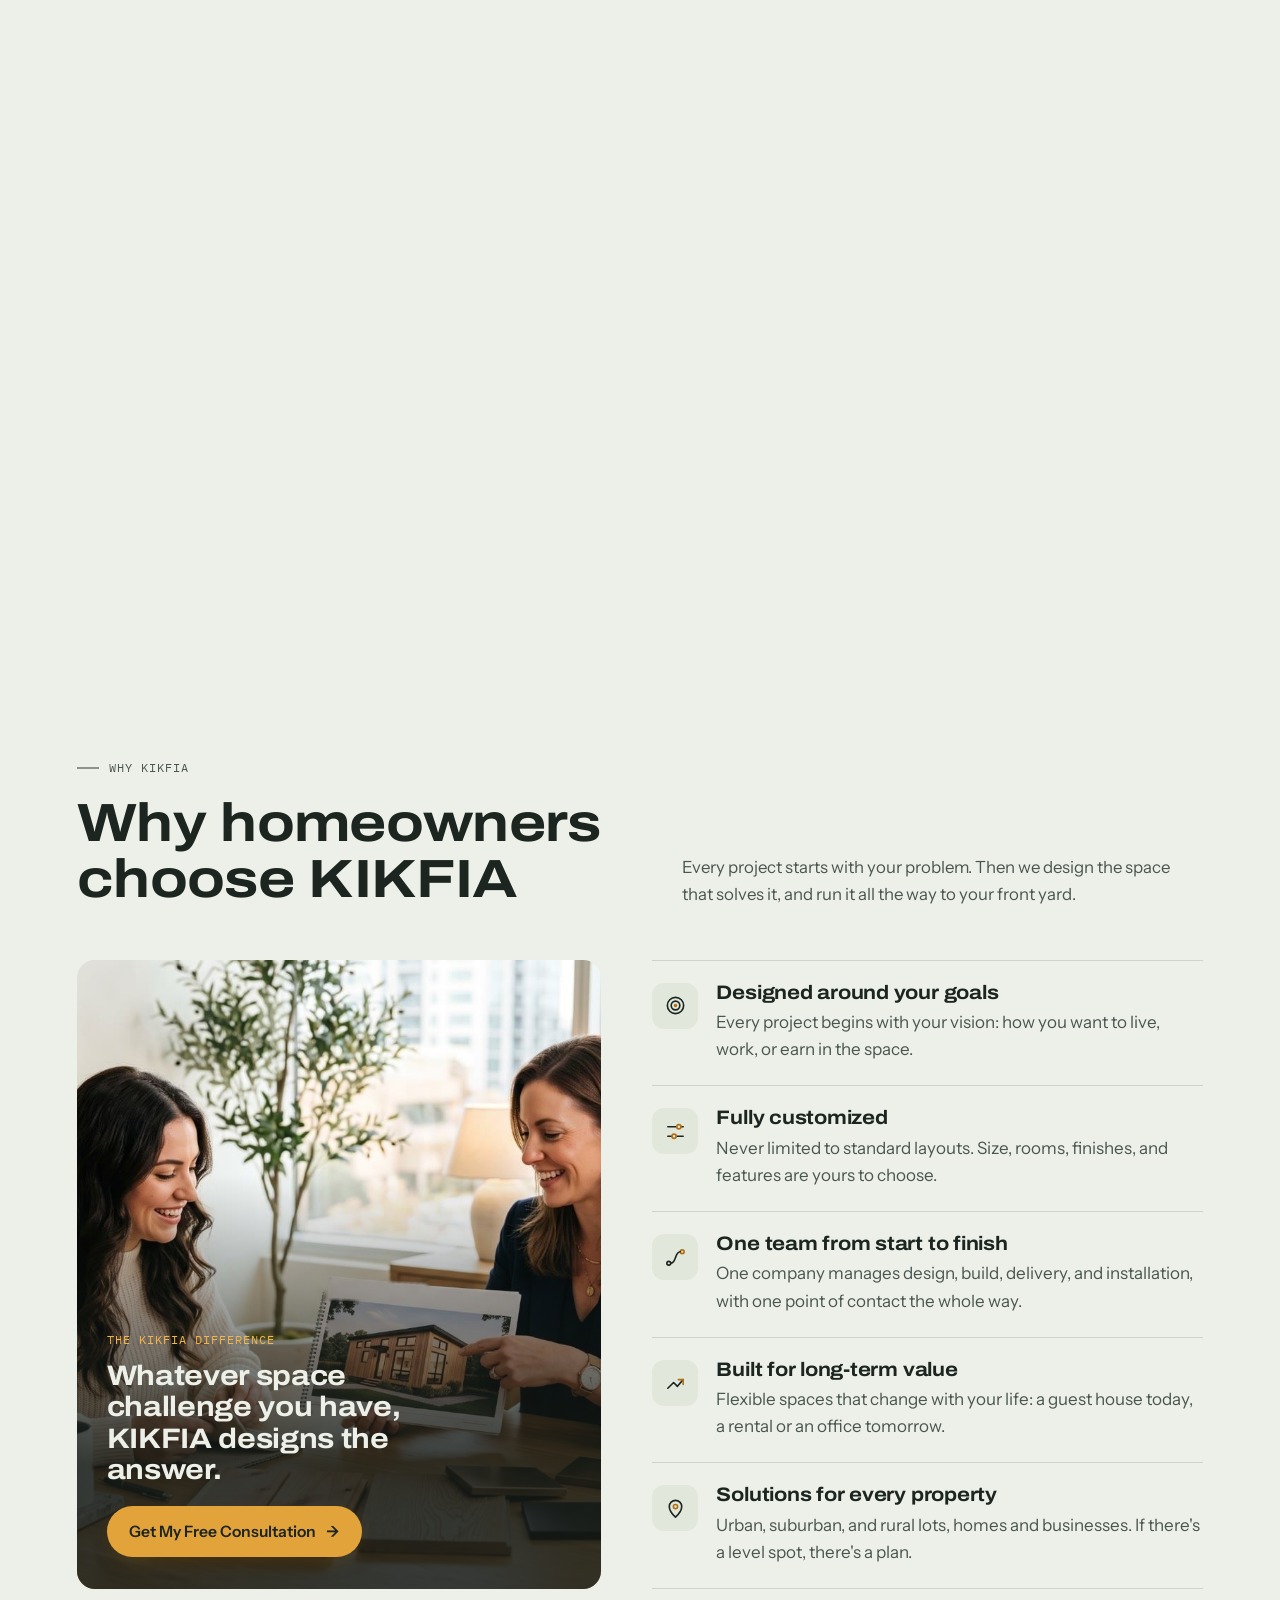
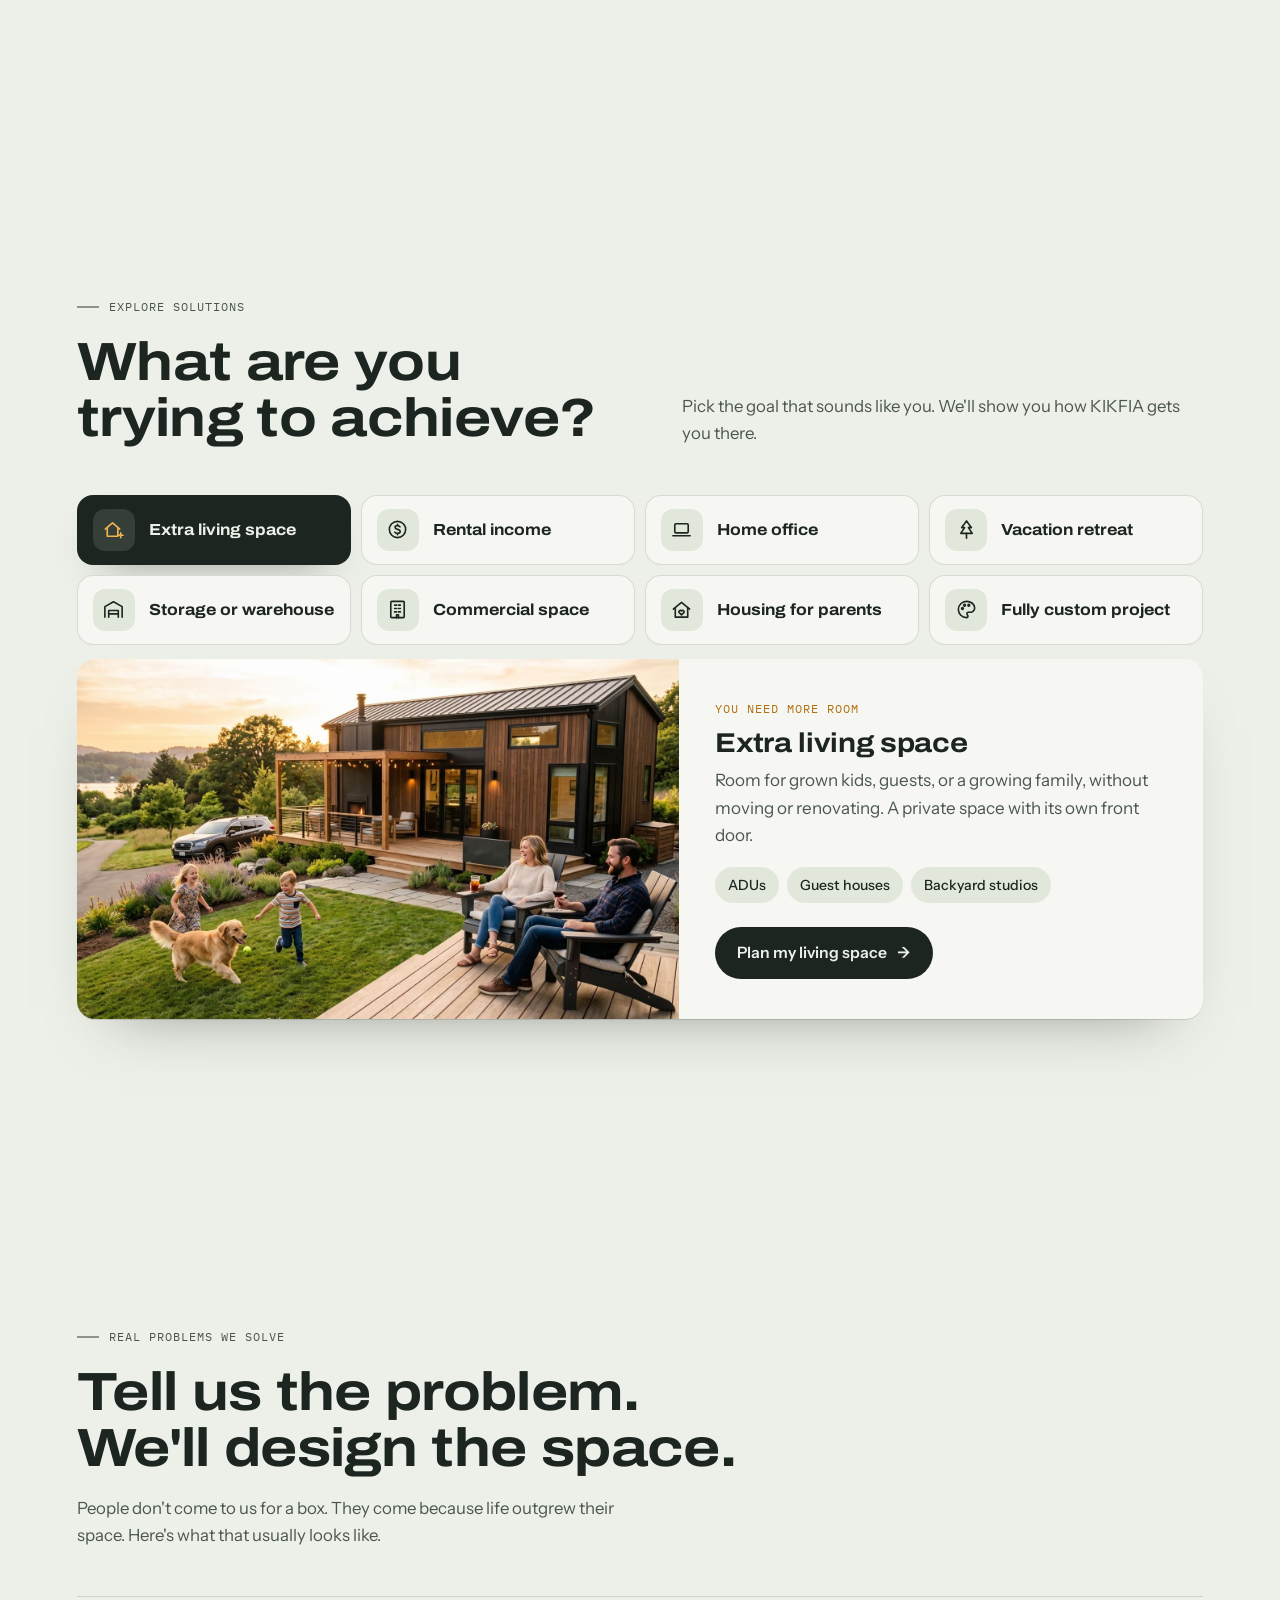
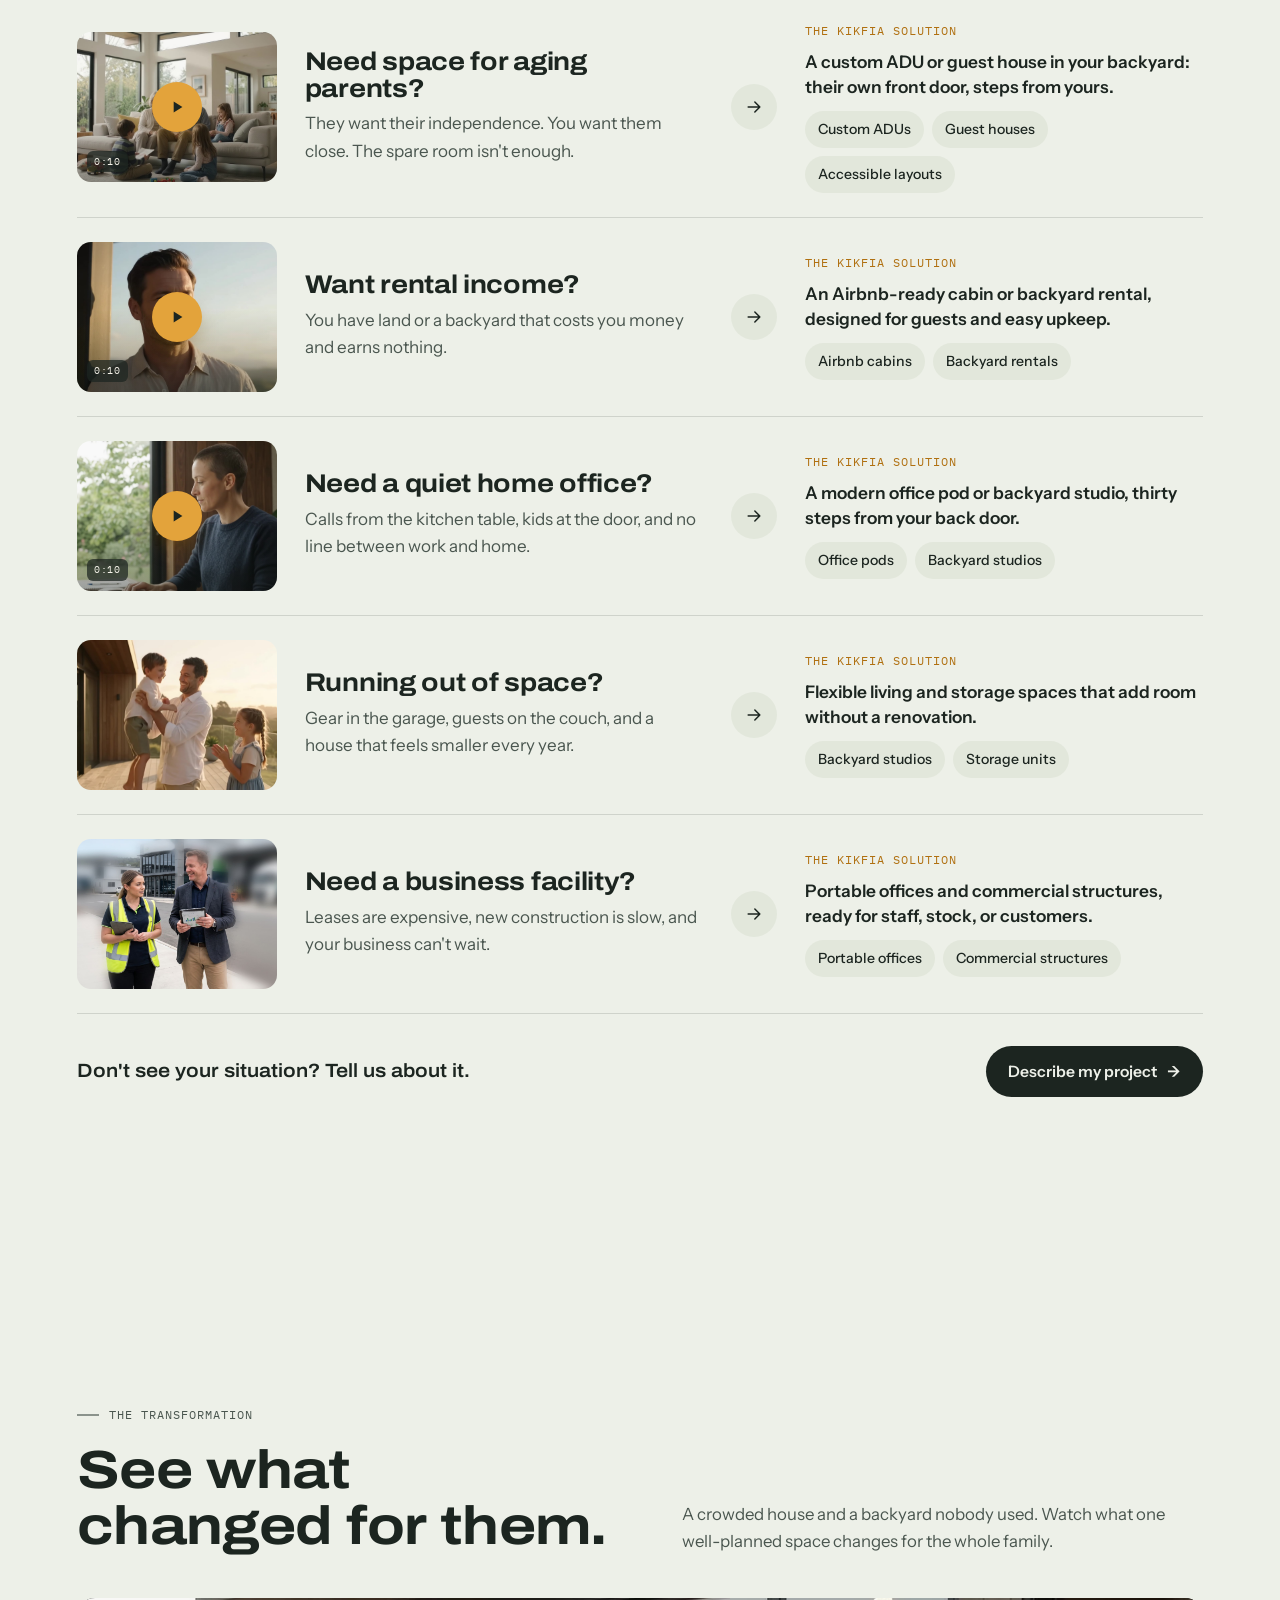
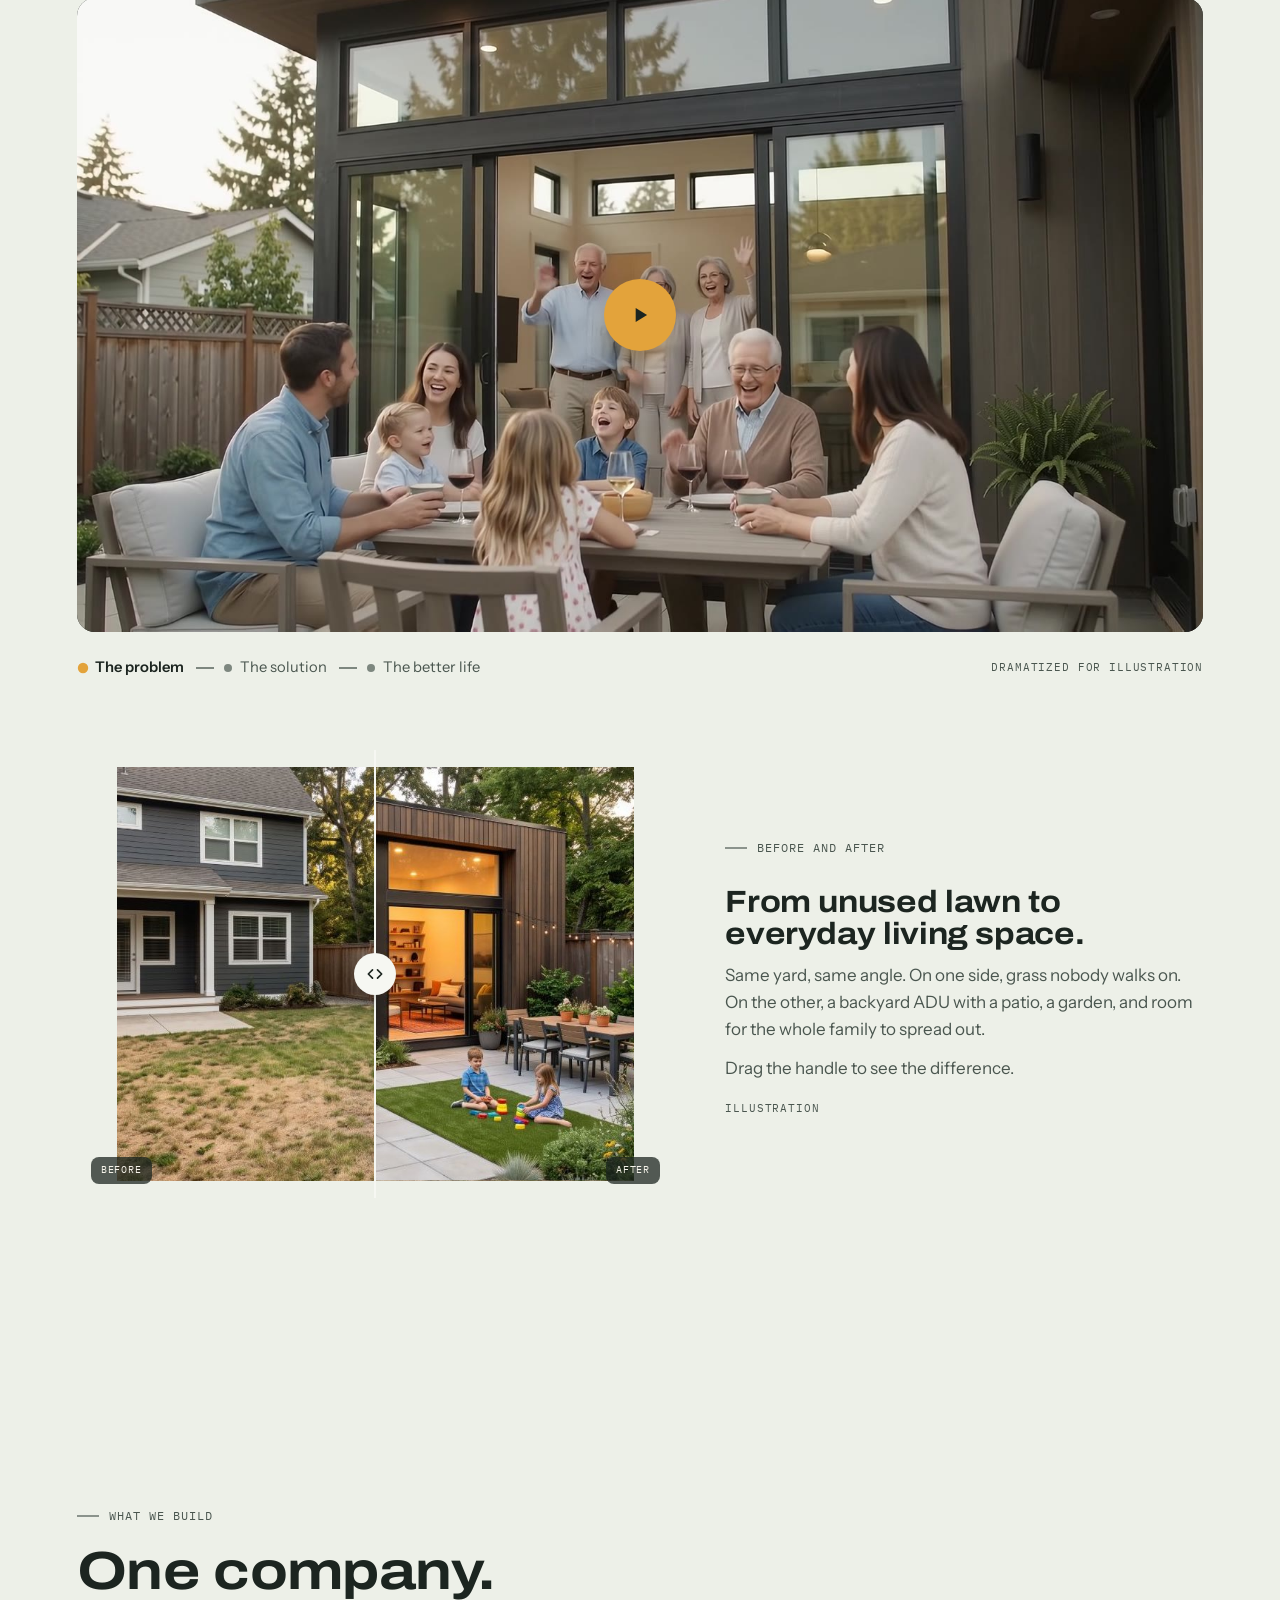
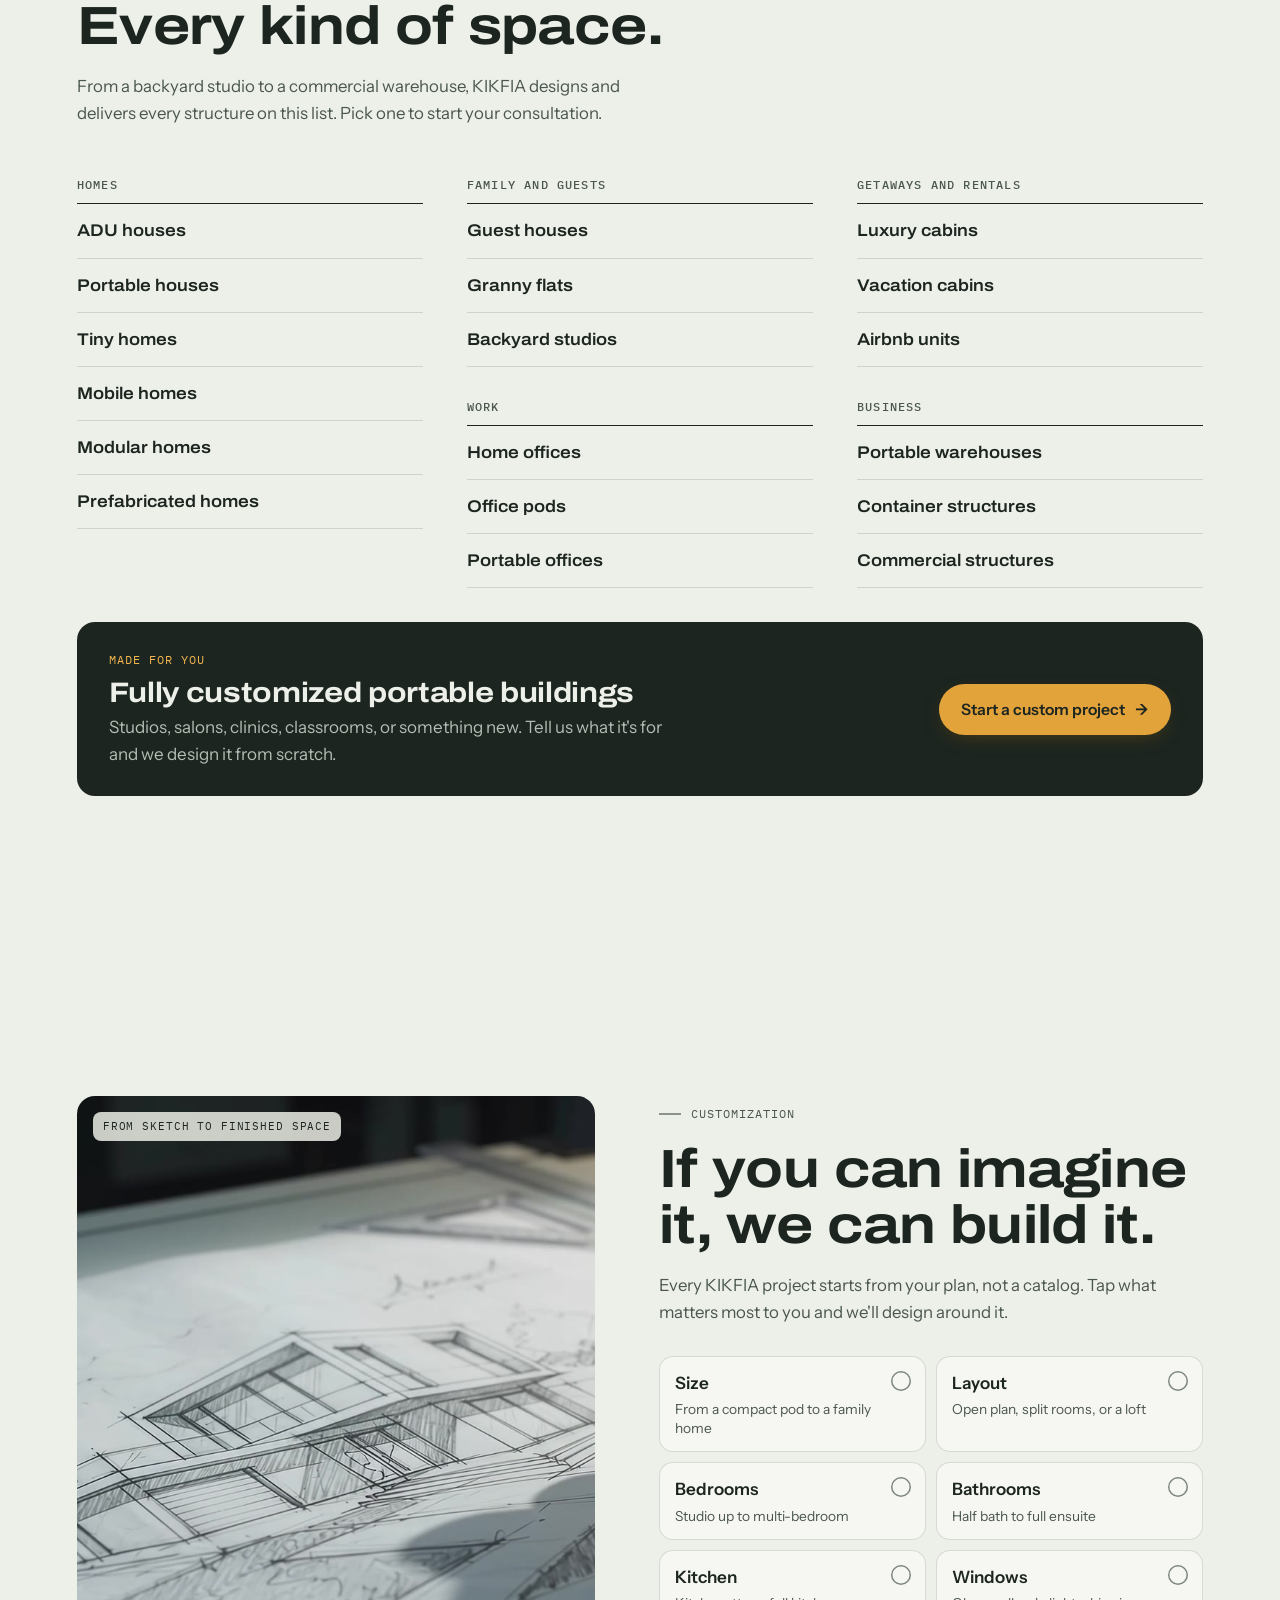
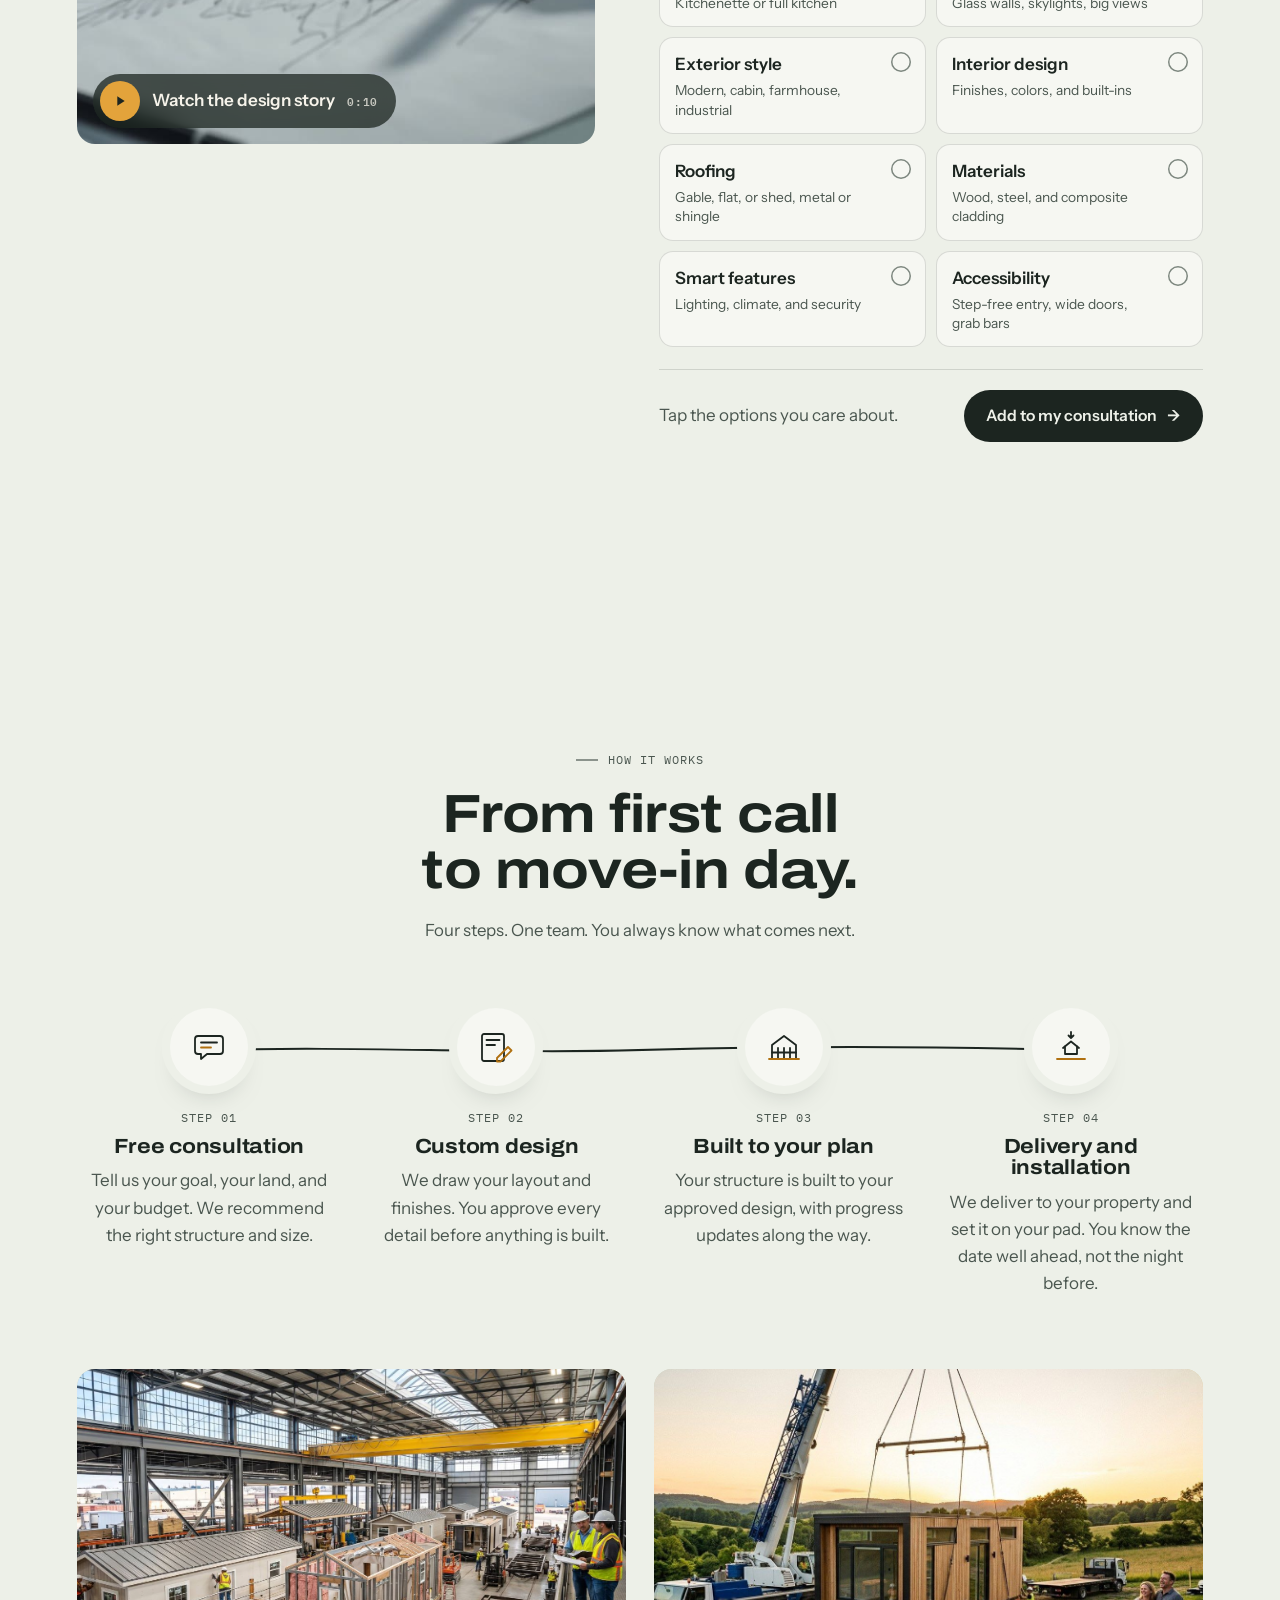
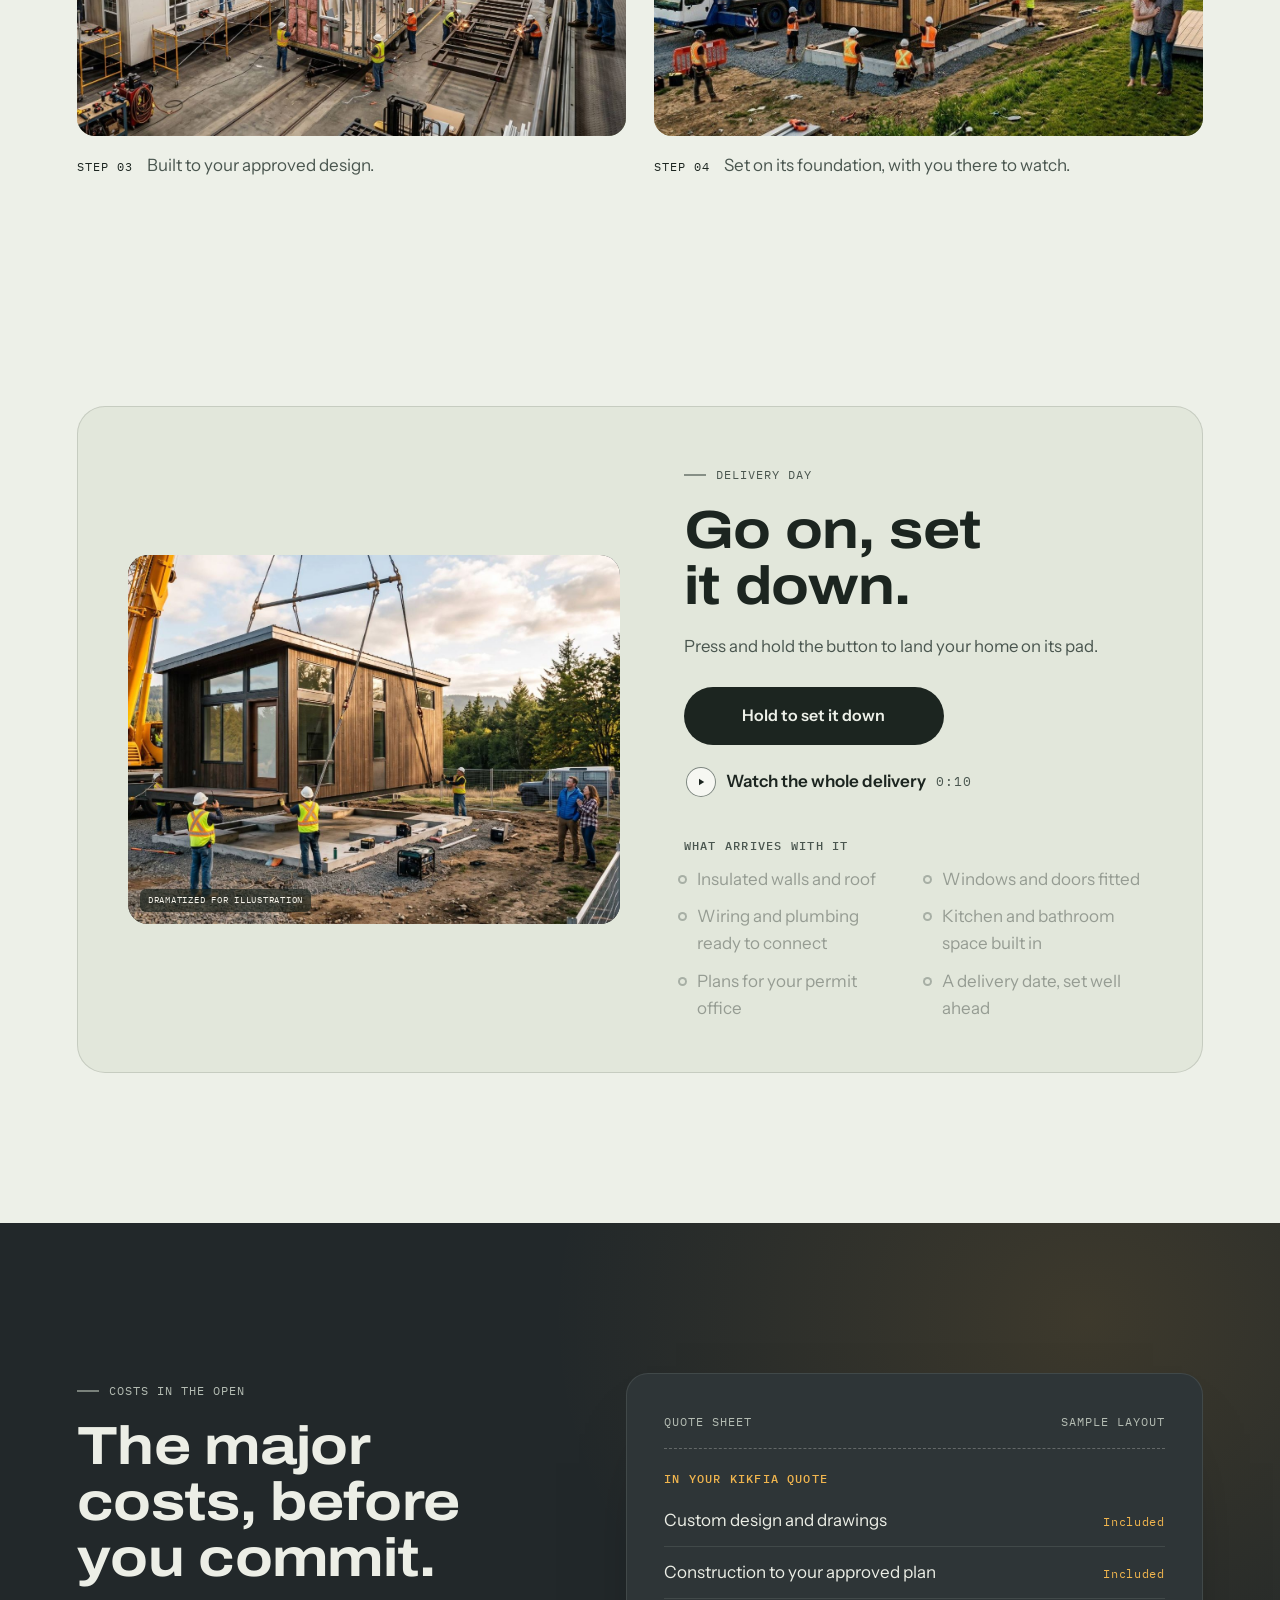
==== commit 672132ad: "Final optimization: new films, storage photo, and a trust section - Goals: the storage or warehouse " ====
--- a/kikfia/index.html
+++ b/kikfia/index.html
@@ -254,7 +254,6 @@
 html:not(.show-placeholders) .slot.empty::before{content:none}
 .ph-tag{position:absolute;top:12px;right:12px;z-index:2;padding:4px 8px;border-radius:6px;background:var(--accent);font-family:var(--f-mono);font-size:.6rem;letter-spacing:.08em;text-transform:uppercase;color:var(--ink)}
 .fill{font-style:italic;color:var(--ink-2)}
-[data-placeholder].review-card,[data-placeholder].case,[data-placeholder].rev-summary{border:1.5px dashed var(--line)}
 
 /* why homeowners choose KIKFIA: consultation photo beside five outcomes */
 .why-grid{display:grid;grid-template-columns:minmax(0,1fr) minmax(0,1.05fr);gap:clamp(28px,4vw,64px);align-items:stretch;margin-top:52px}
@@ -285,11 +284,8 @@
 .g-title{font-family:var(--f-display);font-stretch:110%;font-weight:700;font-size:1rem;line-height:1.2}
 .goal-panel{display:grid;grid-template-columns:minmax(0,1.15fr) minmax(0,1fr);margin-top:14px;border-radius:var(--radius);overflow:hidden;background:var(--panel-2);box-shadow:0 1px 0 var(--hair),0 30px 60px -40px rgba(28,37,32,.5)}
 .goal-ph{min-height:360px}
-.goal-illo{position:absolute;inset:0;width:100%;height:100%;display:none}
-.goal-ph.illo img{display:none}
-.goal-ph[data-illo="storage"] .illo-storage,.goal-ph[data-illo="commercial"] .illo-commercial{display:block}
-.goal-ph img,.goal-illo,.goal-body{transition:opacity .25s var(--ease-out)}
-.goal-panel.swap .goal-ph img,.goal-panel.swap .goal-illo,.goal-panel.swap .goal-body{opacity:0}
+.goal-ph img,.goal-body{transition:opacity .25s var(--ease-out)}
+.goal-panel.swap .goal-ph img,.goal-panel.swap .goal-body{opacity:0}
 .goal-body{display:flex;flex-direction:column;justify-content:center;padding:34px 36px}
 .goal-body .g-need{color:var(--focus)}
 .goal-body h3{margin-top:10px;font-size:1.7rem;font-stretch:112%}
@@ -324,11 +320,16 @@
 .prob-more{display:flex;flex-wrap:wrap;align-items:center;justify-content:space-between;gap:16px 24px;margin-top:32px}
 .prob-more p{font-family:var(--f-display);font-stretch:110%;font-weight:600;font-size:1.2rem}
 
-/* project stories: video chapters, before and after, case studies */
-.story-tabs{display:flex;flex-wrap:wrap;gap:8px;margin-top:44px}
-.story-tab{padding:10px 18px;border:0;border-radius:999px;background:var(--panel);color:var(--ink);font-weight:600;cursor:pointer;transition:background-color .35s var(--ease-out),color .35s var(--ease-out)}
-.story-tab[aria-selected="true"]{background:var(--ink);color:var(--canvas)}
-.story-frame{position:relative;margin-top:16px;aspect-ratio:16/9;border-radius:var(--radius)}
+/* the transformation: one film with chapters, before and after, case studies */
+.story-frame{position:relative;margin-top:44px;aspect-ratio:16/9;border-radius:var(--radius);overflow:hidden;background:#1a1f1d}
+.story-frame video{position:absolute;inset:0;width:100%;height:100%;object-fit:cover;cursor:pointer}
+.story-foot{display:flex;flex-wrap:wrap;justify-content:space-between;align-items:center;gap:10px 24px;margin-top:18px}
+.story-foot .chapters{margin:0}
+.story-note{color:var(--ink-2);font-size:.66rem;letter-spacing:.08em;text-transform:uppercase}
+.ba-copy .story-note{margin-top:18px}
+.chapters button{display:inline-flex;align-items:center;gap:8px;padding:6px 2px;border:0;background:none;color:inherit;font:inherit;cursor:pointer}
+.chapters button:hover{color:var(--ink)}
+.ba-layer img{width:100%;height:100%;object-fit:cover;display:block}
 .story-play{position:absolute;left:50%;top:50%;z-index:2;display:grid;place-items:center;width:72px;height:72px;margin:-36px 0 0 -36px;border:0;border-radius:50%;background:var(--accent);color:var(--ink);cursor:pointer;box-shadow:0 14px 30px -12px rgba(140,90,10,.7);transition:transform .35s var(--ease-out)}
 .story-play:hover{transform:scale(1.05)}
 .story-play svg{width:26px;height:26px}
@@ -358,6 +359,7 @@
 .ba-label.a{right:14px}
 .ba-copy h3{margin-top:10px;font-size:clamp(1.5rem,2.4vw,2rem);font-stretch:112%}
 .ba-copy p:not(.mono){margin-top:12px;max-width:44ch;color:var(--ink-2)}
+.ba-copy h3+p{margin-top:14px}
 .cases{display:grid;grid-template-columns:repeat(3,minmax(0,1fr));gap:18px;margin-top:64px}
 .case{position:relative;display:flex;flex-direction:column;min-width:0;border-radius:var(--radius);overflow:hidden;background:var(--panel-2);box-shadow:0 24px 50px -40px rgba(28,37,32,.45)}
 .case .slot{aspect-ratio:16/10}
@@ -395,19 +397,14 @@
 .fm-close{position:absolute;top:12px;right:12px;z-index:2;display:grid;place-items:center;width:42px;height:42px;border:0;border-radius:50%;background:rgba(246,243,234,.92);color:var(--ink);cursor:pointer}
 .fm-close svg{width:18px;height:18px}
 
-/* client reviews */
-.rev-summary{position:relative;display:flex;flex-wrap:wrap;align-items:center;gap:10px 22px;margin-top:40px;padding:18px 22px;border-radius:14px;background:var(--panel-2)}
-.stars{display:inline-flex;gap:3px}
-.stars svg{width:18px;height:18px;fill:var(--accent)}
-.rev-summary b{font-family:var(--f-display);font-stretch:110%;font-size:1.2rem}
-.reviews-grid{display:grid;grid-template-columns:repeat(3,minmax(0,1fr));gap:18px;margin-top:18px}
-.review-card{position:relative;margin:0;display:flex;flex-direction:column;justify-content:space-between;gap:24px;min-width:0;padding:30px 26px 26px;border-radius:var(--radius);background:var(--panel-2);box-shadow:0 24px 50px -40px rgba(28,37,32,.45)}
-.review-card blockquote{margin:0;font-family:var(--f-display);font-stretch:106%;font-weight:600;font-size:1.1rem;line-height:1.45}
-.rc-who{display:flex;align-items:center;gap:12px}
-.rc-ava{flex:none;width:46px;height:46px;border-radius:50%}
-.rc-ava.slot.empty{padding:0}
-.rc-who b{display:block}
-.rc-who span{font-size:.9rem;color:var(--ink-2)}
+/* no surprises, no guesswork: six trust cards */
+.clarity-intro p:not(.lede){margin-top:14px;max-width:52ch;color:var(--ink-2)}
+.trust-grid{display:grid;grid-template-columns:repeat(3,minmax(0,1fr));gap:18px;margin:52px 0 0;padding:0;list-style:none}
+.trust{min-width:0;padding:28px 26px 30px;border-radius:var(--radius);background:var(--panel-2);box-shadow:0 1px 0 var(--hair),0 24px 50px -40px rgba(28,37,32,.45)}
+.trust h3{margin-top:18px;font-size:1.2rem;font-stretch:112%}
+.trust p{margin-top:8px;color:var(--ink-2)}
+.clarity-cta{display:flex;flex-wrap:wrap;align-items:center;justify-content:space-between;gap:16px 28px;margin-top:28px;padding:22px 26px;border-radius:var(--radius);box-shadow:inset 0 0 0 1px var(--line)}
+.clarity-cta p{font-weight:600;font-size:1.06rem}
 
 /* what we build: one index of every structure */
 .build-head{max-width:820px}
@@ -492,20 +489,19 @@
 /* 04: the one interactive moment */
 .hold{padding-top:clamp(40px,6vw,80px)}
 .hold-grid{display:grid;grid-template-columns:1.05fr 1fr;gap:clamp(32px,5vw,80px);align-items:center;padding:clamp(28px,4vw,56px);border-radius:28px;background:var(--panel);box-shadow:inset 0 0 0 1px var(--hair)}
-.scene{position:relative;aspect-ratio:6/5;border-radius:20px;overflow:hidden;background:linear-gradient(180deg,#cfd9d6 0%,#efdcb4 70%,#e8d3a4 100%)}
-.scene svg{position:absolute;inset:0;width:100%;height:100%}
-.sc-house{transform:translateY(calc((1 - var(--hp,0))*-150px))}
-.sc-sway{transform-box:fill-box;transform-origin:50% 0;transform:rotate(calc(var(--sway,0deg)*(1 - var(--hp,0))))}
-.live .sc-sway{animation:sway 4.2s ease-in-out infinite alternate;animation-delay:-1.4s}
-@property --sway{syntax:'<angle>';inherits:false;initial-value:0deg}
-@keyframes sway{from{--sway:-1.6deg}to{--sway:1.6deg}}
-.sc-cable{transform-box:fill-box;transform-origin:50% 0;transform:scaleY(calc((20 + 150*var(--hp,0))/170))}
-.sc-shadow{transform-box:fill-box;transform-origin:50% 50%;opacity:calc(.15 + .55*var(--hp,0));transform:scaleX(calc(.45 + .55*var(--hp,0)))}
-.sc-pad-glow{opacity:calc(var(--hp,0)*.6);transition:opacity .3s}
-.landed .sc-pad-glow{opacity:1;animation:padpulse 1.4s var(--ease-out) 1 both}
-@keyframes padpulse{0%{opacity:1}100%{opacity:.35}}
-.sc-lit{opacity:0;transition:opacity .8s var(--ease-out) .2s}
-.landed .sc-lit{opacity:1}
+.scene{position:relative;aspect-ratio:4/3;border-radius:20px;overflow:hidden;background:#3a3f3c}
+.scene img,.scene video{position:absolute;inset:0;width:100%;height:100%;object-fit:cover}
+.sc-poster{object-position:88% 50%;transition:opacity .5s var(--ease-out)}
+.sc-video{opacity:0;transition:opacity .5s var(--ease-out)}
+.scene.film .sc-video{opacity:1}
+.scene.film .sc-poster{opacity:0}
+.sc-note{position:absolute;left:12px;bottom:12px;z-index:2;padding:4px 8px;border-radius:6px;background:rgba(28,37,32,.68);color:var(--on-video);font-size:.58rem;letter-spacing:.08em;text-transform:uppercase}
+.watch-row{margin-top:14px}
+.watch-link{display:inline-flex;align-items:center;gap:10px;padding:8px 2px;border:0;background:none;color:var(--ink);font:inherit;font-weight:600;cursor:pointer}
+.watch-link .mono{color:var(--ink-2);font-weight:400;font-size:.8rem}
+.wl-ico{display:grid;place-items:center;width:30px;height:30px;border-radius:50%;background:var(--panel-2);box-shadow:inset 0 0 0 1px var(--line)}
+.wl-ico svg{width:12px;height:12px}
+.watch-link:hover .wl-ico{background:var(--accent);box-shadow:none}
 .hold-copy .lede{max-width:40ch}
 .hold-btn{position:relative;display:inline-flex;align-items:center;justify-content:center;gap:12px;min-width:260px;margin-top:28px;padding:16px 26px;border:0;border-radius:999px;overflow:hidden;background:var(--ink);color:var(--canvas);font-weight:600;font-size:1rem;cursor:pointer;touch-action:none;-webkit-user-select:none;user-select:none;-webkit-touch-callout:none;transition:transform .3s var(--ease-out),background-color .5s var(--ease-out)}
 .hold-btn.pressing{transform:scale(.98)}
@@ -639,7 +635,7 @@
   .goal-panel,.ba-row{grid-template-columns:1fr}
   .goal-ph{min-height:0;aspect-ratio:16/10}
   .prob{grid-template-columns:150px minmax(0,1fr) 40px minmax(0,1fr);gap:20px}
-  .cases,.reviews-grid{grid-template-columns:repeat(2,minmax(0,1fr))}
+  .cases,.trust-grid{grid-template-columns:repeat(2,minmax(0,1fr))}
 }
 @media (max-width:820px){
   .goal-grid{grid-template-columns:repeat(2,minmax(0,1fr))}
@@ -649,11 +645,10 @@
   .prob:hover .p-arrow{transform:rotate(90deg) translateX(4px)}
 }
 @media (max-width:560px){
-  .why-grid,.cases,.reviews-grid{grid-template-columns:1fr}
+  .why-grid,.cases,.trust-grid{grid-template-columns:1fr}
   .goal-tab{gap:10px;padding:12px}
   .g-ico{width:36px;height:36px}
   .goal-body{padding:24px 22px 26px}
-  .story-tab{flex:1 1 100%;text-align:left}
 }
 
 /* ---------- reduced motion: final states, nothing moves ---------- */
@@ -715,7 +710,7 @@
   <div class="rl-way" data-for="customize"><span>Customize</span></div>
   <div class="rl-way" data-for="route"><span>How it works</span></div>
   <div class="rl-way" data-for="costs"><span>Costs</span></div>
-  <div class="rl-way" data-for="reviews"><span>Reviews</span></div>
+  <div class="rl-way" data-for="clarity"><span>No surprises</span></div>
   <div class="rl-way" data-for="faq"><span>Questions</span></div>
   <div class="rl-way" data-for="life"><span>Life</span></div>
   <div class="rl-way" data-for="consultation"><span>Consultation</span></div>
@@ -818,37 +813,6 @@
     <div class="goal-panel" id="goalPanel" role="tabpanel" aria-labelledby="tab-living" tabindex="0">
       <figure class="ph goal-ph">
         <img id="gImg" src="assets/goal-living.jpg" alt="Parents relaxing on the deck of their KIKFIA cabin while the kids play with the dog on the lawn" width="1600" height="892" loading="lazy" decoding="async">
-        <svg class="goal-illo illo-storage" viewBox="0 0 640 420" preserveAspectRatio="xMidYMid slice" aria-hidden="true">
-          <rect width="640" height="420" fill="#DDE3DA"/>
-          <rect width="640" height="300" fill="#EADCB8" opacity=".55"/>
-          <circle cx="520" cy="104" r="40" fill="#F4D49A" opacity=".85"/>
-          <path d="M0 300 C 160 288, 320 296, 640 286 V420 H0z" fill="#9FAF86"/>
-          <path d="M0 330 H640 V420 H0z" fill="#BDB7A8"/>
-          <path d="M120 172 L 300 118 L 480 172 Z" fill="#3B4244"/>
-          <rect x="134" y="170" width="332" height="160" fill="#2E3436"/>
-          <rect x="176" y="214" width="150" height="116" fill="#4A5250"/>
-          <path d="M176 228h150M176 242h150M176 256h150M176 270h150M176 284h150M176 298h150M176 312h150" stroke="#2E3436" stroke-width="2"/>
-          <rect x="350" y="214" width="42" height="116" fill="#B98B5A"/>
-          <rect x="404" y="214" width="46" height="40" fill="#F2C77E"/>
-          <rect x="196" y="300" width="34" height="30" fill="#C9A26F"/><rect x="236" y="306" width="28" height="24" fill="#B98B5A"/>
-          <path d="M40 304 l9 -30 l9 30z M580 296 l9 -30 l9 30z" fill="#5E7052"/>
-        </svg>
-        <svg class="goal-illo illo-commercial" viewBox="0 0 640 420" preserveAspectRatio="xMidYMid slice" aria-hidden="true">
-          <rect width="640" height="420" fill="#DDE3DA"/>
-          <rect width="640" height="300" fill="#EADCB8" opacity=".55"/>
-          <circle cx="120" cy="100" r="38" fill="#F4D49A" opacity=".85"/>
-          <path d="M0 296 C 160 284, 320 292, 640 282 V420 H0z" fill="#9FAF86"/>
-          <path d="M0 330 H640 V420 H0z" fill="#BDB7A8"/>
-          <rect x="140" y="166" width="380" height="12" fill="#3B4244"/>
-          <rect x="140" y="176" width="380" height="154" fill="#2E3436"/>
-          <path d="M150 178 h360 l-14 26 H164z" fill="#B98B5A"/>
-          <rect x="170" y="216" width="150" height="86" rx="2" fill="#F2C77E"/>
-          <path d="M245 216v86" stroke="#2E3436" stroke-width="3"/>
-          <rect x="340" y="216" width="56" height="114" fill="#4A5250"/>
-          <rect x="348" y="226" width="40" height="64" fill="#F2C77E" opacity=".85"/>
-          <rect x="414" y="216" width="88" height="86" rx="2" fill="#F2C77E"/>
-          <path d="M40 300 l9 -30 l9 30z M590 292 l9 -30 l9 30z" fill="#5E7052"/>
-        </svg>
       </figure>
       <div class="goal-body">
         <p class="mono g-need" id="gNeed">You need more room</p>
@@ -907,71 +871,40 @@
   </div>
 </section>
 
-<section class="sec stories" id="stories" data-io data-proof-section>
+<section class="sec stories" id="stories" data-io>
   <div class="wrap">
     <header class="split-head">
       <div>
-        <p class="kick mono rv">Project stories</p>
+        <p class="kick mono rv">The transformation</p>
         <h2 class="rv">See what changed for them.</h2>
       </div>
-      <p class="lede rv">Every project starts with a problem. These stories show where it ended up.</p>
+      <p class="lede rv">A crowded house and a backyard nobody used. Watch what one well-planned space changes for the whole family.</p>
     </header>
-    <div class="story" data-proof-group>
-      <div class="story-tabs" role="tablist" aria-label="Choose a story">
-        <button class="story-tab" type="button" role="tab" aria-selected="true" data-story="family">From empty land to family home</button>
-        <button class="story-tab" type="button" role="tab" aria-selected="false" data-story="rental" tabindex="-1">From idle land to rental income</button>
-        <button class="story-tab" type="button" role="tab" aria-selected="false" data-story="office" tabindex="-1">From kitchen table to office pod</button>
-      </div>
-      <div class="story-frame slot empty" id="storyFrame" data-label="Story video placeholder: from empty land to family home" data-placeholder data-proof-item>
-        <span class="ph-tag">Placeholder</span>
-        <button class="story-play" type="button" aria-label="Play the story video" disabled><svg viewBox="0 0 24 24"><path d="M8 5.5v13L18.5 12z" fill="currentColor"/></svg></button>
-      </div>
-      <ol class="chapters" id="storyChapters" aria-label="Story chapters"><li class="on"><span class="c-dot"></span>Empty land</li><li><span class="c-dot"></span>Consultation</li><li><span class="c-dot"></span>Design</li><li><span class="c-dot"></span>Construction</li><li><span class="c-dot"></span>Finished project</li><li><span class="c-dot"></span>Happy family</li></ol>
-    </div>
-    <div class="ba-row" data-proof-group>
-      <div class="ba" data-placeholder data-proof-item>
-        <span class="ph-tag">Placeholder</span>
-        <figure class="ba-layer ba-before slot empty" data-label="Before photo: the empty backyard"></figure>
-        <figure class="ba-layer ba-after slot empty" data-label="After photo: the finished guest house"></figure>
-        <input type="range" min="0" max="100" value="50" aria-label="Drag to compare before and after" id="baRange">
+    <div class="story">
+      <div class="story-frame" id="storyFrame">
+        <button class="story-play" type="button" aria-label="Play the film: from a crowded house to a backyard ADU"><svg viewBox="0 0 24 24"><path d="M8 5.5v13L18.5 12z" fill="currentColor"/></svg></button>
+      </div>
+      <div class="story-foot">
+        <ol class="chapters" id="storyChapters" aria-label="Film chapters"></ol>
+        <p class="mono story-note">Dramatized for illustration</p>
+      </div>
+    </div>
+    <div class="ba-row">
+      <div class="ba">
+        <figure class="ba-layer ba-before"><img src="assets/ba-before.jpg" alt="Before: a patchy, empty backyard behind a two-story house" width="745" height="559" loading="lazy" decoding="async"></figure>
+        <figure class="ba-layer ba-after"><img src="assets/ba-after.jpg" alt="After: the same backyard with a modern ADU, a patio, a garden, and the family enjoying it" width="745" height="559" loading="lazy" decoding="async"></figure>
+        <input type="range" min="0" max="100" value="50" aria-label="Drag to compare the backyard before and after" id="baRange">
         <span class="ba-handle" aria-hidden="true"></span>
         <span class="ba-label b" aria-hidden="true">Before</span>
         <span class="ba-label a" aria-hidden="true">After</span>
       </div>
-      <div class="ba-copy" data-placeholder data-proof-item>
+      <div class="ba-copy">
         <p class="kick mono">Before and after</p>
-        <h3 class="fill">[Project title, for example: From empty backyard to guest house]</h3>
-        <p class="fill">[Two sentences: what the customer needed, and what the space does for them now.]</p>
-      </div>
-    </div>
-    <div class="cases" data-proof-group>
-      <article class="case" data-placeholder data-proof-item>
-        <span class="ph-tag">Placeholder</span>
-        <figure class="slot empty" data-label="Lifestyle photo of the finished project with the owners"></figure>
-        <div class="case-body">
-          <div class="case-meta"><span>Rental income</span><span class="fill">[City, State]</span></div>
-          <h3 class="fill">[Case study title]</h3>
-          <dl><dt>Problem</dt><dd class="fill">[What wasn't working]</dd><dt>Solution</dt><dd class="fill">[What KIKFIA designed and built]</dd><dt>Result</dt><dd class="fill">[The outcome, in the owner's words]</dd></dl>
-        </div>
-      </article>
-      <article class="case" data-placeholder data-proof-item>
-        <span class="ph-tag">Placeholder</span>
-        <figure class="slot empty" data-label="Lifestyle photo of the finished project with the owners"></figure>
-        <div class="case-body">
-          <div class="case-meta"><span>Housing for parents</span><span class="fill">[City, State]</span></div>
-          <h3 class="fill">[Case study title]</h3>
-          <dl><dt>Problem</dt><dd class="fill">[What wasn't working]</dd><dt>Solution</dt><dd class="fill">[What KIKFIA designed and built]</dd><dt>Result</dt><dd class="fill">[The outcome, in the owner's words]</dd></dl>
-        </div>
-      </article>
-      <article class="case" data-placeholder data-proof-item>
-        <span class="ph-tag">Placeholder</span>
-        <figure class="slot empty" data-label="Lifestyle photo of the finished project with the owners"></figure>
-        <div class="case-body">
-          <div class="case-meta"><span>Home office</span><span class="fill">[City, State]</span></div>
-          <h3 class="fill">[Case study title]</h3>
-          <dl><dt>Problem</dt><dd class="fill">[What wasn't working]</dd><dt>Solution</dt><dd class="fill">[What KIKFIA designed and built]</dd><dt>Result</dt><dd class="fill">[The outcome, in the owner's words]</dd></dl>
-        </div>
-      </article>
+        <h3>From unused lawn to everyday living space.</h3>
+        <p>Same yard, same angle. On one side, grass nobody walks on. On the other, a backyard ADU with a patio, a garden, and room for the whole family to spread out.</p>
+        <p>Drag the handle to see the difference.</p>
+        <p class="mono story-note">Illustration</p>
+      </div>
     </div>
   </div>
 </section>
@@ -1137,30 +1070,9 @@
   <div class="wrap">
     <div class="hold-grid">
       <div class="scene" aria-hidden="true">
-        <svg viewBox="0 0 480 400" preserveAspectRatio="xMidYMid slice">
-          <circle cx="380" cy="120" r="46" fill="#F4D49A" opacity=".75"/>
-          <path d="M0 300 C 90 280, 170 292, 250 284 S 400 276, 480 288 V400 H0z" fill="#9FAF86"/>
-          <path d="M0 322 C 120 310, 260 318, 480 308 V400 H0z" fill="#879A70"/>
-          <path d="M30 300 l8 -26 l8 26z M52 302 l10 -34 l10 34z M412 292 l9 -30 l9 30z M436 294 l7 -22 l7 22z" fill="#5E7052"/>
-          <rect x="0" y="22" width="480" height="8" rx="2" fill="#2A2F2E"/>
-          <path d="M40 30 L 70 22 M 100 30 L 130 22 M 160 30 L 190 22 M 220 30 L 250 22 M 280 30 L 310 22 M 340 30 L 370 22 M 400 30 L 430 22" stroke="#4A5250" stroke-width="2"/>
-          <rect x="246" y="30" width="28" height="12" rx="2" fill="#2A2F2E"/>
-          <ellipse class="sc-pad-glow" cx="260" cy="322" rx="132" ry="14" fill="#E3A33B" opacity="0"/>
-          <rect x="140" y="314" width="240" height="12" rx="3" fill="#B9B3A4"/>
-          <ellipse class="sc-shadow" cx="260" cy="320" rx="118" ry="7" fill="#1C2520"/>
-          <rect class="sc-cable" x="259" y="40" width="2" height="170" fill="#2A2F2E"/>
-          <g class="sc-house">
-            <g class="sc-sway">
-              <path d="M260 196 L 210 210 M260 196 L 310 210" stroke="#2A2F2E" stroke-width="2"/>
-              <rect x="150" y="210" width="220" height="104" rx="4" fill="#2E3436"/>
-              <rect x="150" y="210" width="220" height="10" fill="#3B4244"/>
-              <rect x="164" y="232" width="50" height="82" fill="#B98B5A"/>
-              <rect x="226" y="232" width="128" height="70" rx="2" fill="#7B8B8E"/>
-              <rect class="sc-lit" x="226" y="232" width="128" height="70" rx="2" fill="#F2C77E"/>
-              <line x1="290" y1="232" x2="290" y2="302" stroke="#2E3436" stroke-width="3"/>
-            </g>
-          </g>
-        </svg>
+        <img class="sc-poster" src="assets/delivery-day.jpg" alt="" width="1600" height="893" loading="lazy" decoding="async">
+        <video class="sc-video" muted playsinline disablepictureinpicture preload="none" tabindex="-1"></video>
+        <span class="sc-note mono">Dramatized for illustration</span>
       </div>
       <div class="hold-copy">
         <p class="kick mono rv">Delivery day</p>
@@ -1168,6 +1080,7 @@
         <p class="lede rv" id="holdHelp">Press and hold the button to land your home on its pad.</p>
         <button class="hold-btn" id="holdBtn" type="button" aria-describedby="holdHelp"><span class="hb-fill" aria-hidden="true"></span><span class="hb-label">Hold to set it down</span></button>
         <p class="sr" id="holdStatus" aria-live="polite"></p>
+        <p class="watch-row"><button class="watch-link" type="button" data-film="assets/film-delivery.mp4" data-poster="assets/delivery-day.jpg" data-title="Delivery day, from truck to foundation"><span class="wl-ico" aria-hidden="true"><svg viewBox="0 0 24 24"><path d="M8 5.5v13L18.5 12z" fill="currentColor"/></svg></span>Watch the whole delivery<span class="mono"> 0:10</span></button></p>
         <h3 class="arrives-title">What arrives with it</h3>
         <ul class="arrives">
           <li>Insulated walls and roof</li>
@@ -1186,8 +1099,8 @@
   <div class="wrap costs-grid">
     <div class="costs-copy">
       <p class="kick mono rv">Costs in the open</p>
-      <h2 class="rv">Every cost, before you pay.</h2>
-      <p class="lede rv">No surprise fees. Your KIKFIA quote lists design, build, delivery, and installation up front, in writing.</p>
+      <h2 class="rv">The major costs, before you commit.</h2>
+      <p class="lede rv">Your KIKFIA quote lists design, build, delivery, and installation up front, in writing, along with the local items to plan for.</p>
     </div>
     <div class="manifest rv">
       <div class="mf-head mono"><span>Quote sheet</span><span>Sample layout</span></div>
@@ -1208,42 +1121,34 @@
           <li><span>Your city permit</span><span>We prepare plans</span></li>
         </ul>
       </div>
-      <p class="mf-total"><span>One price, in writing</span><span class="mono">Before any deposit</span></p>
+      <p class="mf-total"><span>A written quote</span><span class="mono">Before you commit</span></p>
     </div>
   </div>
 </section>
 
-<section class="sec reviews" id="reviews" data-io data-proof-section>
+<section class="sec clarity" id="clarity" data-io>
   <div class="wrap">
     <header class="split-head">
       <div>
-        <p class="kick mono rv">Client reviews</p>
-        <h2 class="rv">What our clients say.</h2>
-      </div>
-      <p class="lede rv">Real words from people who now have the space they needed.</p>
+        <p class="kick mono rv">Clear from the start</p>
+        <h2 class="rv">No surprises. No guesswork.</h2>
+      </div>
+      <div class="clarity-intro rv">
+        <p class="lede">Many homeowners worry about hidden costs, unclear timelines, and unexpected project requirements.</p>
+        <p>At KIKFIA, we believe customers should understand the major project considerations before moving forward. Our goal is to help you make informed decisions with confidence.</p>
+      </div>
     </header>
-    <div class="rev-summary" data-placeholder data-proof-item>
-      <span class="ph-tag">Placeholder</span>
-      <span class="stars" aria-hidden="true"><svg viewBox="0 0 24 24"><path d="M12 3.5l2.6 5.4 5.9.8-4.3 4.1 1 5.8-5.2-2.8-5.2 2.8 1-5.8-4.3-4.1 5.9-.8z"/></svg><svg viewBox="0 0 24 24"><path d="M12 3.5l2.6 5.4 5.9.8-4.3 4.1 1 5.8-5.2-2.8-5.2 2.8 1-5.8-4.3-4.1 5.9-.8z"/></svg><svg viewBox="0 0 24 24"><path d="M12 3.5l2.6 5.4 5.9.8-4.3 4.1 1 5.8-5.2-2.8-5.2 2.8 1-5.8-4.3-4.1 5.9-.8z"/></svg><svg viewBox="0 0 24 24"><path d="M12 3.5l2.6 5.4 5.9.8-4.3 4.1 1 5.8-5.2-2.8-5.2 2.8 1-5.8-4.3-4.1 5.9-.8z"/></svg><svg viewBox="0 0 24 24"><path d="M12 3.5l2.6 5.4 5.9.8-4.3 4.1 1 5.8-5.2-2.8-5.2 2.8 1-5.8-4.3-4.1 5.9-.8z"/></svg></span>
-      <b class="fill">[Rating] on [Google or Facebook]</b>
-      <span class="fill">[Number] verified reviews</span>
-    </div>
-    <div class="reviews-grid" data-proof-group>
-      <figure class="review-card" data-placeholder data-proof-item>
-        <span class="ph-tag">Placeholder</span>
-        <blockquote class="fill">[Customer testimonial: one or two sentences about the problem they had and how their KIKFIA space solved it.]</blockquote>
-        <figcaption class="rc-who"><span class="rc-ava slot empty"></span><span><b class="fill">[Customer name]</b><span class="fill">[City, State] &middot; [Project type]</span></span></figcaption>
-      </figure>
-      <figure class="review-card" data-placeholder data-proof-item>
-        <span class="ph-tag">Placeholder</span>
-        <blockquote class="fill">[Customer testimonial: one or two sentences about the problem they had and how their KIKFIA space solved it.]</blockquote>
-        <figcaption class="rc-who"><span class="rc-ava slot empty"></span><span><b class="fill">[Customer name]</b><span class="fill">[City, State] &middot; [Project type]</span></span></figcaption>
-      </figure>
-      <figure class="review-card" data-placeholder data-proof-item>
-        <span class="ph-tag">Placeholder</span>
-        <blockquote class="fill">[Customer testimonial: one or two sentences about the problem they had and how their KIKFIA space solved it.]</blockquote>
-        <figcaption class="rc-who"><span class="rc-ava slot empty"></span><span><b class="fill">[Customer name]</b><span class="fill">[City, State] &middot; [Project type]</span></span></figcaption>
-      </figure>
+    <ul class="trust-grid">
+      <li class="trust rv"><span class="r-ico" aria-hidden="true"><svg viewBox="0 0 24 24"><rect x="5" y="4" width="14" height="17" rx="2"/><path d="M9 4h6v3H9z"/><path class="acc" d="M8.5 13l2.2 2.2 4.8-4.8"/></svg></span><h3>Transparent planning</h3><p>Understand major project costs and requirements before moving forward.</p></li>
+      <li class="trust rv"><span class="r-ico" aria-hidden="true"><svg viewBox="0 0 24 24"><path d="M4 5.5h16v10H10l-5 4v-4H4z"/><path class="acc" d="M8 9.5h8M8 12.5h5"/></svg></span><h3>Clear communication</h3><p>Know what happens next at every stage of the process.</p></li>
+      <li class="trust rv"><span class="r-ico" aria-hidden="true"><svg viewBox="0 0 24 24"><path d="M4 7h9M18 7h2M4 17h4M13 17h7"/><circle class="acc" cx="15.5" cy="7" r="2.2"/><circle class="acc" cx="10.5" cy="17" r="2.2"/></svg></span><h3>Customized around you</h3><p>Every project is designed around your goals, land, and needs.</p></li>
+      <li class="trust rv"><span class="r-ico" aria-hidden="true"><svg viewBox="0 0 24 24"><path d="M3 7h11v9H3z"/><path d="M14 10h4l3 3v3h-7z"/><circle class="acc" cx="7" cy="17.5" r="1.8"/><circle class="acc" cx="17" cy="17.5" r="1.8"/></svg></span><h3>Professional delivery</h3><p>Guidance from planning through installation.</p></li>
+      <li class="trust rv"><span class="r-ico" aria-hidden="true"><svg viewBox="0 0 24 24"><circle cx="12" cy="9" r="3.5"/><path d="M5 20c1.2-3.4 3.9-5.2 7-5.2s5.8 1.8 7 5.2"/><path class="acc" d="M6.5 9a5.5 5.5 0 0 1 11 0"/></svg></span><h3>Real support</h3><p>Talk with a team focused on helping you make the right decision.</p></li>
+      <li class="trust rv"><span class="r-ico" aria-hidden="true"><svg viewBox="0 0 24 24"><path d="M9.5 18h5M10.5 21h3"/><path d="M12 3a6 6 0 0 0-3.6 10.8c.7.5 1.1 1.3 1.1 2.2h5c0-.9.4-1.7 1.1-2.2A6 6 0 0 0 12 3z"/><path class="acc" d="M10.5 11.5l1.5 1.5 1.5-1.5"/></svg></span><h3>Built around solutions</h3><p>We focus on solving space challenges, not simply selling structures.</p></li>
+    </ul>
+    <div class="clarity-cta rv">
+      <p>Have a question before you decide? Ask us anything. The consultation is free.</p>
+      <a class="btn dark" href="#consultation">Get My Free Consultation <span class="arr" aria-hidden="true">&rarr;</span></a>
     </div>
   </div>
 </section>
@@ -1315,7 +1220,7 @@
       <figure class="contact-photo rv"><img src="assets/contact-team.jpg" alt="KIKFIA specialists reviewing floor plans and finishes with a couple during a consultation" width="1600" height="892" loading="lazy" decoding="async"></figure>
       <p class="kick mono rv">Free consultation</p>
       <h2 class="rv">Tell us about your project.</h2>
-      <p class="lede rv">Answer a few quick questions. We'll come back with a recommended design and an all-in price, and the consultation costs you nothing.</p>
+      <p class="lede rv">Answer a few quick questions. We'll come back with a recommended design and a clear estimate, and the consultation costs you nothing.</p>
       <ul class="promises mono rv">
         <li>Free consultation</li>
         <li>No pressure</li>
@@ -1383,12 +1288,12 @@
       </div>
       <p class="proj-sum" id="projSum" aria-live="polite"></p>
       <button class="btn" type="submit">Get My Free Consultation <span class="arr" aria-hidden="true">&rarr;</span></button>
-      <p class="micro">We reply with ideas and an all-in price. Nothing else.</p>
+      <p class="micro">We reply with ideas and a clear estimate. Nothing else.</p>
       <p class="err" role="alert">That didn't send. Please try again in a moment.</p>
       <div class="thanks" aria-live="polite">
         <svg viewBox="0 0 54 54" aria-hidden="true"><circle cx="27" cy="27" r="25" fill="#E3A33B"/><path d="M16 28l7 7 15-15" fill="none" stroke="#1C2520" stroke-width="3.4" stroke-linecap="round" stroke-linejoin="round"/></svg>
         <h3 tabindex="-1">Thank you.</h3>
-        <p class="t-main">We'll come back with ideas and an all-in price for your project.</p>
+        <p class="t-main">We'll come back with ideas and a clear estimate for your project.</p>
         <p class="note"></p>
       </div>
     </form>
@@ -1408,11 +1313,11 @@
         <li><a href="#why">Why KIKFIA</a></li>
         <li><a href="#solutions">Solutions</a></li>
         <li><a href="#problems">Problems we solve</a></li>
-        <li><a href="#stories">Project stories</a></li>
+        <li><a href="#stories">Before and after</a></li>
         <li><a href="#build">What we build</a></li>
         <li><a href="#customize">Customize</a></li>
         <li><a href="#route">How it works</a></li>
-        <li><a href="#reviews">Reviews</a></li>
+        <li><a href="#clarity">No surprises</a></li>
         <li><a href="#faq">Questions</a></li>
         <li><a href="#consultation">Free consultation</a></li>
       </ul>
@@ -1908,7 +1813,7 @@
     need: 'You need secure storage', title: 'Storage or warehouse',
     text: 'Weather-tight space for equipment, inventory, or everything the garage can no longer hold. Quick to install and ready to move when you are.',
     chips: ['Portable warehouses', 'Storage units', 'Container structures'],
-    img: null, illo: 'storage', alt: '',
+    img: 'assets/goal-storage.jpg', alt: 'A modern warehouse with a wide loading door, its owner checking plans on a tablet out front',
     cta: 'Plan my storage space', form: ['storage', 'storage']
   },
   commercial: {
@@ -1959,16 +1864,9 @@
   gPanel.classList.add('swap');
   clearTimeout(goalT);
   goalT = setTimeout(() => {
-    if (g.img) {
-      gImg.src = g.img;
-      gImg.alt = g.alt;
-      gImg.classList.remove('missing');
-      gPh.classList.remove('illo');
-      gPh.removeAttribute('data-illo');
-    } else {
-      gPh.classList.add('illo');
-      gPh.dataset.illo = g.illo;
-    }
+    gImg.src = g.img;
+    gImg.alt = g.alt;
+    gImg.classList.remove('missing');
     gNeed.textContent = g.need;
     gTitle.textContent = g.title;
     gText.textContent = g.text;
@@ -1996,77 +1894,56 @@
 // warm the other goal photos once the panel is near, so a switch never flashes empty
 new IntersectionObserver((es, ob) => {
   if (!es[0].isIntersecting) return;
-  Object.values(GOALS).forEach(g => { if (g.img) new Image().src = g.img; });
+  Object.values(GOALS).forEach(g => { new Image().src = g.img; });
   ob.disconnect();
 }, { rootMargin: '600px 0px' }).observe($('#solutions'));
 
-/* ---------- project stories: chapters now, videos when they arrive ---------- */
-// add a story's video by filling `video` (and `poster`), and give each chapter its start time in seconds
-const STORIES = {
-  family: { label: 'Story video placeholder: from empty land to family home', video: '', poster: '',
-    chapters: [['Empty land', 0], ['Consultation', 0], ['Design', 0], ['Construction', 0], ['Finished project', 0], ['Happy family', 0]] },
-  rental: { label: 'Story video placeholder: from idle land to rental income', video: '', poster: '',
-    chapters: [['Need rental income', 0], ['Custom cabin', 0], ['Guests arrive', 0], ['Income generated', 0]] },
-  office: { label: 'Story video placeholder: from kitchen table to office pod', video: '', poster: '',
-    chapters: [['Workspace problem', 0], ['Office pod installed', 0], ['Better work days', 0]] }
+/* ---------- the transformation film: chapters you can jump to ---------- */
+const STORY = {
+  video: 'assets/film-transform.mp4', poster: 'assets/film-transform-poster.jpg',
+  label: 'Film: a crowded house, a backyard ADU being built, and the family enjoying it',
+  chapters: [['The problem', 0], ['The solution', 2.96], ['The better life', 5.96]]
 };
 const storyFrame = $('#storyFrame');
 const storyChapters = $('#storyChapters');
-const storyTabs = $$('.story-tab');
-let storyVideo = null, chapterNow = -1;
+let chapterNow = -1;
 function markChapter(i) {
   if (i === chapterNow) return;
   chapterNow = i;
-  [...storyChapters.children].forEach((li, n) => li.classList.toggle('on', n === i));
-}
-function renderStory(key) {
-  const st = STORIES[key];
-  storyTabs.forEach(t => {
-    const on = t.dataset.story === key;
-    t.setAttribute('aria-selected', String(on));
-    t.tabIndex = on ? 0 : -1;
+  [...storyChapters.children].forEach((li, n) => {
+    li.classList.toggle('on', n === i);
+    li.firstChild.setAttribute('aria-current', n === i ? 'step' : 'false');
   });
-  storyChapters.replaceChildren(...st.chapters.map(([name]) => {
+}
+if (storyFrame && storyChapters) {
+  const storyVideo = document.createElement('video');
+  storyVideo.src = STORY.video;
+  storyVideo.poster = STORY.poster;
+  storyVideo.preload = 'none';
+  storyVideo.playsInline = true;
+  storyVideo.setAttribute('aria-label', STORY.label);
+  storyVideo.addEventListener('timeupdate', () => {
+    let i = 0;
+    STORY.chapters.forEach(([, t], n) => { if (storyVideo.currentTime >= t) i = n; });
+    markChapter(i);
+  });
+  storyVideo.addEventListener('pause', () => storyFrame.classList.remove('playing'));
+  storyVideo.addEventListener('play', () => storyFrame.classList.add('playing'));
+  storyVideo.addEventListener('click', () => { storyVideo.paused ? storyVideo.play().catch(() => {}) : storyVideo.pause(); });
+  storyFrame.prepend(storyVideo);
+  storyChapters.replaceChildren(...STORY.chapters.map(([name, t]) => {
     const li = document.createElement('li');
+    const b = document.createElement('button');
+    b.type = 'button';
     const dot = document.createElement('span');
     dot.className = 'c-dot';
-    li.append(dot, name);
+    b.append(dot, name);
+    b.addEventListener('click', () => { storyVideo.currentTime = t; storyVideo.play().catch(() => {}); });
+    li.append(b);
     return li;
   }));
-  chapterNow = -1;
   markChapter(0);
-  if (!storyFrame) return;
-  const play = $('.story-play', storyFrame);
-  if (storyVideo) { storyVideo.remove(); storyVideo = null; }
-  storyFrame.classList.remove('playing');
-  if (st.video) {
-    storyVideo = document.createElement('video');
-    storyVideo.src = st.video;
-    if (st.poster) storyVideo.poster = st.poster;
-    storyVideo.preload = 'metadata';
-    storyVideo.playsInline = true;
-    storyVideo.setAttribute('aria-label', st.label.replace('Story video placeholder: ', 'Story video: '));
-    storyVideo.addEventListener('timeupdate', () => {
-      let i = 0;
-      st.chapters.forEach(([, t], n) => { if (storyVideo.currentTime >= t) i = n; });
-      markChapter(i);
-    });
-    storyVideo.addEventListener('pause', () => storyFrame.classList.remove('playing'));
-    storyVideo.addEventListener('play', () => storyFrame.classList.add('playing'));
-    storyVideo.addEventListener('click', () => { storyVideo.paused ? storyVideo.play() : storyVideo.pause(); });
-    storyFrame.prepend(storyVideo);
-    storyFrame.classList.remove('empty');
-    play.disabled = false;
-  } else {
-    storyFrame.dataset.label = st.label;
-    storyFrame.classList.add('empty');
-    play.disabled = true;
-  }
-}
-if (storyChapters) {
-  storyTabs.forEach(t => t.addEventListener('click', () => renderStory(t.dataset.story)));
-  if (storyFrame) $('.story-play', storyFrame).addEventListener('click', () => { if (storyVideo) storyVideo.play().catch(() => {}); });
-  renderStory('family');
+  $('.story-play', storyFrame).addEventListener('click', () => storyVideo.play().catch(() => {}));
 }
 
 /* ---------- before and after: drag to compare ---------- */
@@ -2142,8 +2019,9 @@
   if (filmModal.open) filmModal.close();
 }
 $$('[data-film]').forEach(b => b.addEventListener('click', () => {
-  const poster = b.closest('figure').querySelector('img');
-  filmVideo.poster = poster ? poster.currentSrc || poster.src : '';
+  const fig = b.closest('figure');
+  const poster = fig && fig.querySelector('img');
+  filmVideo.poster = b.dataset.poster || (poster ? poster.currentSrc || poster.src : '');
   filmVideo.src = b.dataset.film;
   filmTitle.textContent = b.dataset.title;
   if (typeof filmModal.showModal === 'function') filmModal.showModal(); else filmModal.setAttribute('open', '');
@@ -2172,12 +2050,36 @@
 const holdLabel = $('.hb-label');
 const holdStatus = $('#holdStatus');
 let hp = 0, holding = false, landed = false, landedByPin = false, holdRaf = null, holdLast = 0;
+// the film: the house is lowered from 5.0 s to 8.45 s, then the owners celebrate
+const scene = $('.scene', holdSec);
+const scVideo = $('.sc-video', holdSec);
+const SC_FROM = 5.0, SC_TO = 8.45;
+let scReady = false, scBusy = false, scWant = null;
+function scSeek(t) {
+  if (!scReady) return;
+  if (scBusy) { scWant = t; return; }
+  if (Math.abs(scVideo.currentTime - t) < 0.02) return;
+  scBusy = true;
+  scVideo.currentTime = t;
+}
+scVideo.addEventListener('seeked', () => {
+  scBusy = false;
+  if (scWant !== null) { const t = scWant; scWant = null; scSeek(t); }
+});
+scVideo.addEventListener('loadeddata', () => { scReady = true; if (!landed) scSeek(SC_FROM); });
+new IntersectionObserver(([e], ob) => {
+  if (!e.isIntersecting || reduceMQ.matches) return;
+  scVideo.preload = 'auto';
+  scVideo.src = 'assets/film-delivery.mp4';
+  ob.disconnect();
+}, { rootMargin: '500px 0px' }).observe(holdSec);
 function holdTick(now) {
   const dt = Math.min(64, now - (holdLast || now));
   holdLast = now;
   if (holding) hp = Math.min(1, hp + dt / 1700);
   else hp = Math.max(0, hp - (dt / 1000) * (0.35 + hp * 0.9));
   holdSec.style.setProperty('--hp', hp.toFixed(4));
+  if (scReady && !landed) scSeek(SC_FROM + hp * (SC_TO - SC_FROM));
   if (hp >= 1 && !landed) { land(false); }
   if (landed || (!holding && hp <= 0)) { holdRaf = null; holdLast = 0; return; }
   holdRaf = requestAnimationFrame(holdTick);
@@ -2187,6 +2089,7 @@
   holding = true;
   holdBtn.classList.add('pressing');
   holdLabel.textContent = 'Keep holding...';
+  if (scReady) scene.classList.add('film');
   if (holdRaf === null) holdRaf = requestAnimationFrame(holdTick);
 }
 function endHold() {
@@ -2209,6 +2112,12 @@
   holdBtn.setAttribute('aria-disabled', 'true');
   holdLabel.textContent = 'Landed. Welcome home.';
   holdStatus.textContent = 'Landed. Here is what arrives with your home.';
+  if (!byPin && scReady) {
+    scene.classList.add('film');
+    scWant = null;
+    scVideo.currentTime = SC_TO;
+    scVideo.play().catch(() => {});
+  }
 }
 function unland() {
   landed = false; landedByPin = false; hp = 0;
@@ -2217,6 +2126,8 @@
   holdBtn.removeAttribute('aria-disabled');
   holdLabel.textContent = 'Hold to set it down';
   holdStatus.textContent = '';
+  scVideo.pause();
+  scene.classList.remove('film');
 }
 holdBtn.addEventListener('pointerdown', e => {
   if (e.button !== 0) return;
@@ -2259,8 +2170,8 @@
 function done(mode) {
   const main = $('.t-main', thanks), note = $('.note', thanks);
   main.textContent = mode === 'mail'
-    ? 'Your email app opened with your project details filled in. Press send, and we will come back with ideas and an all-in price.'
-    : 'We will come back with ideas and an all-in price for your project.';
+    ? 'Your email app opened with your project details filled in. Press send, and we will come back with ideas and a clear estimate.'
+    : 'We will come back with ideas and a clear estimate for your project.';
   note.textContent = mode === 'preview' ? 'Preview only: this form is not connected to an inbox yet.' : '';
   form.classList.remove('error');
   form.classList.add('sent');
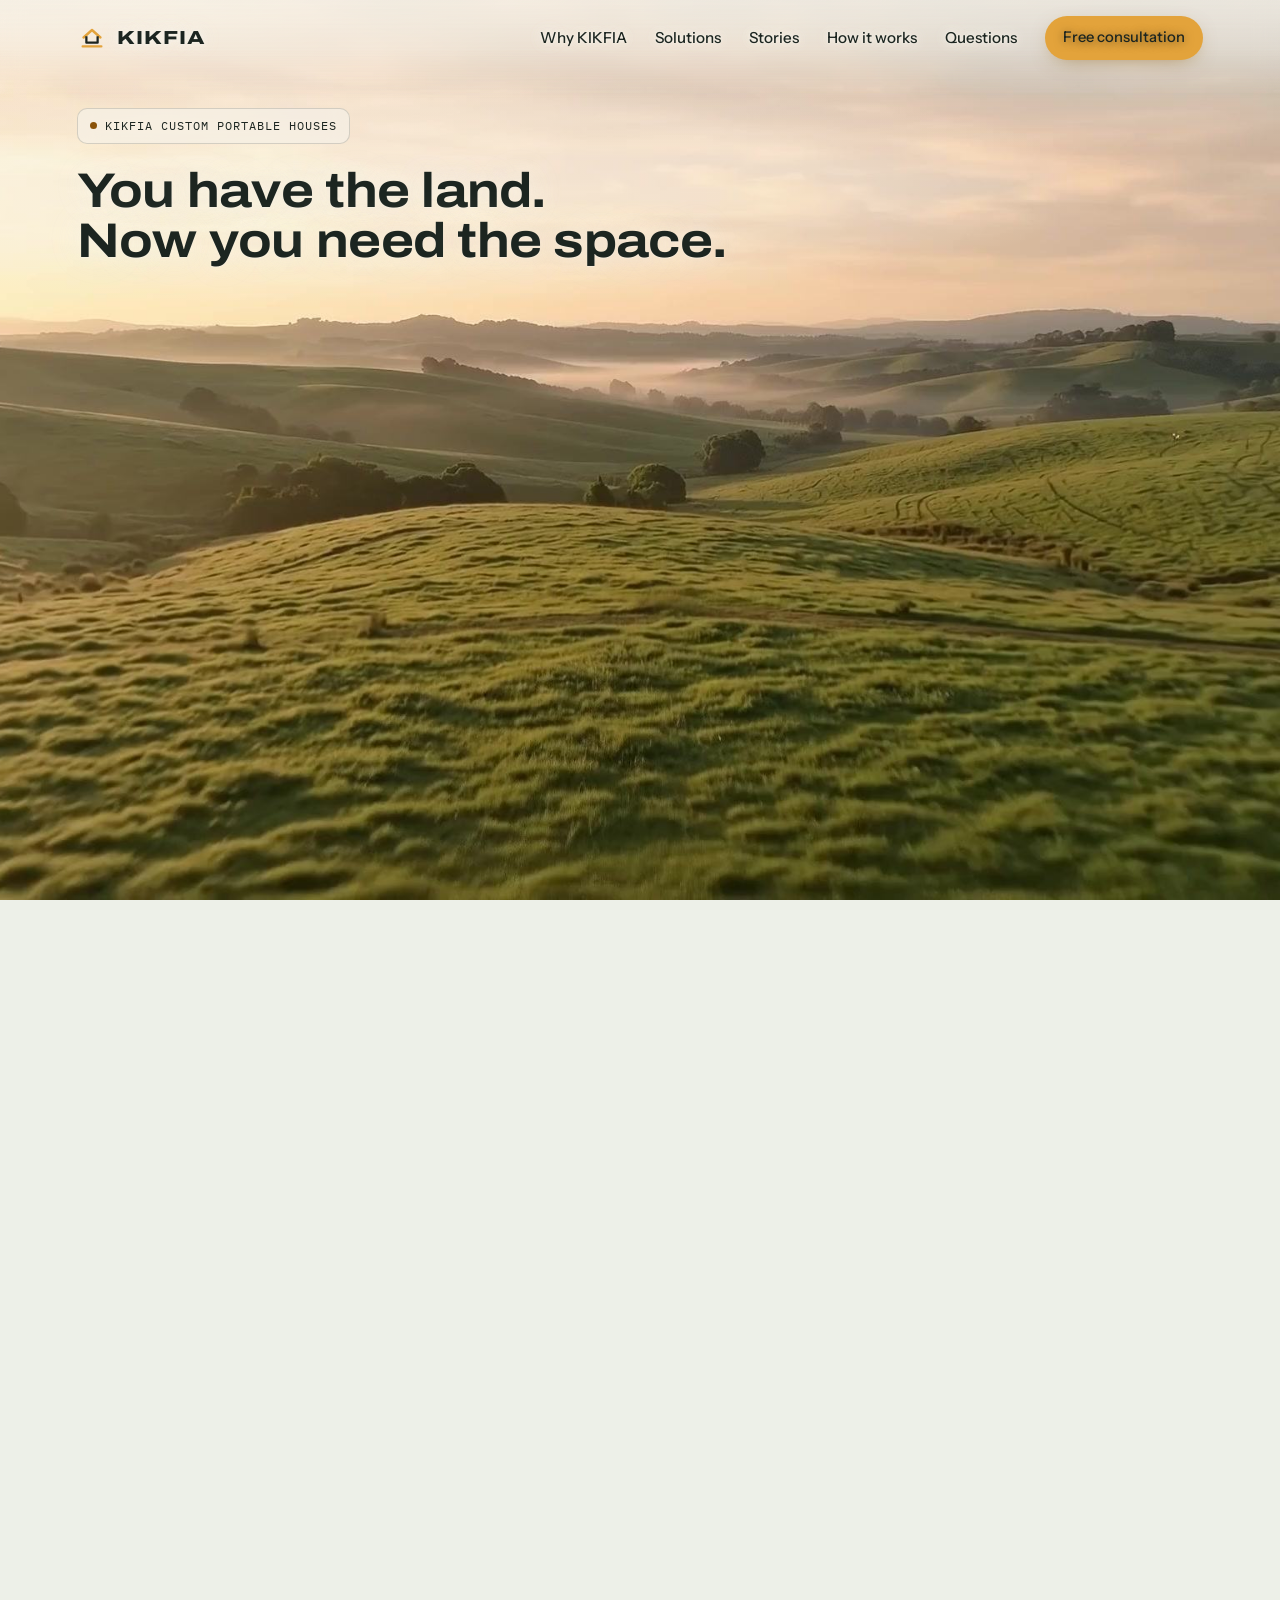
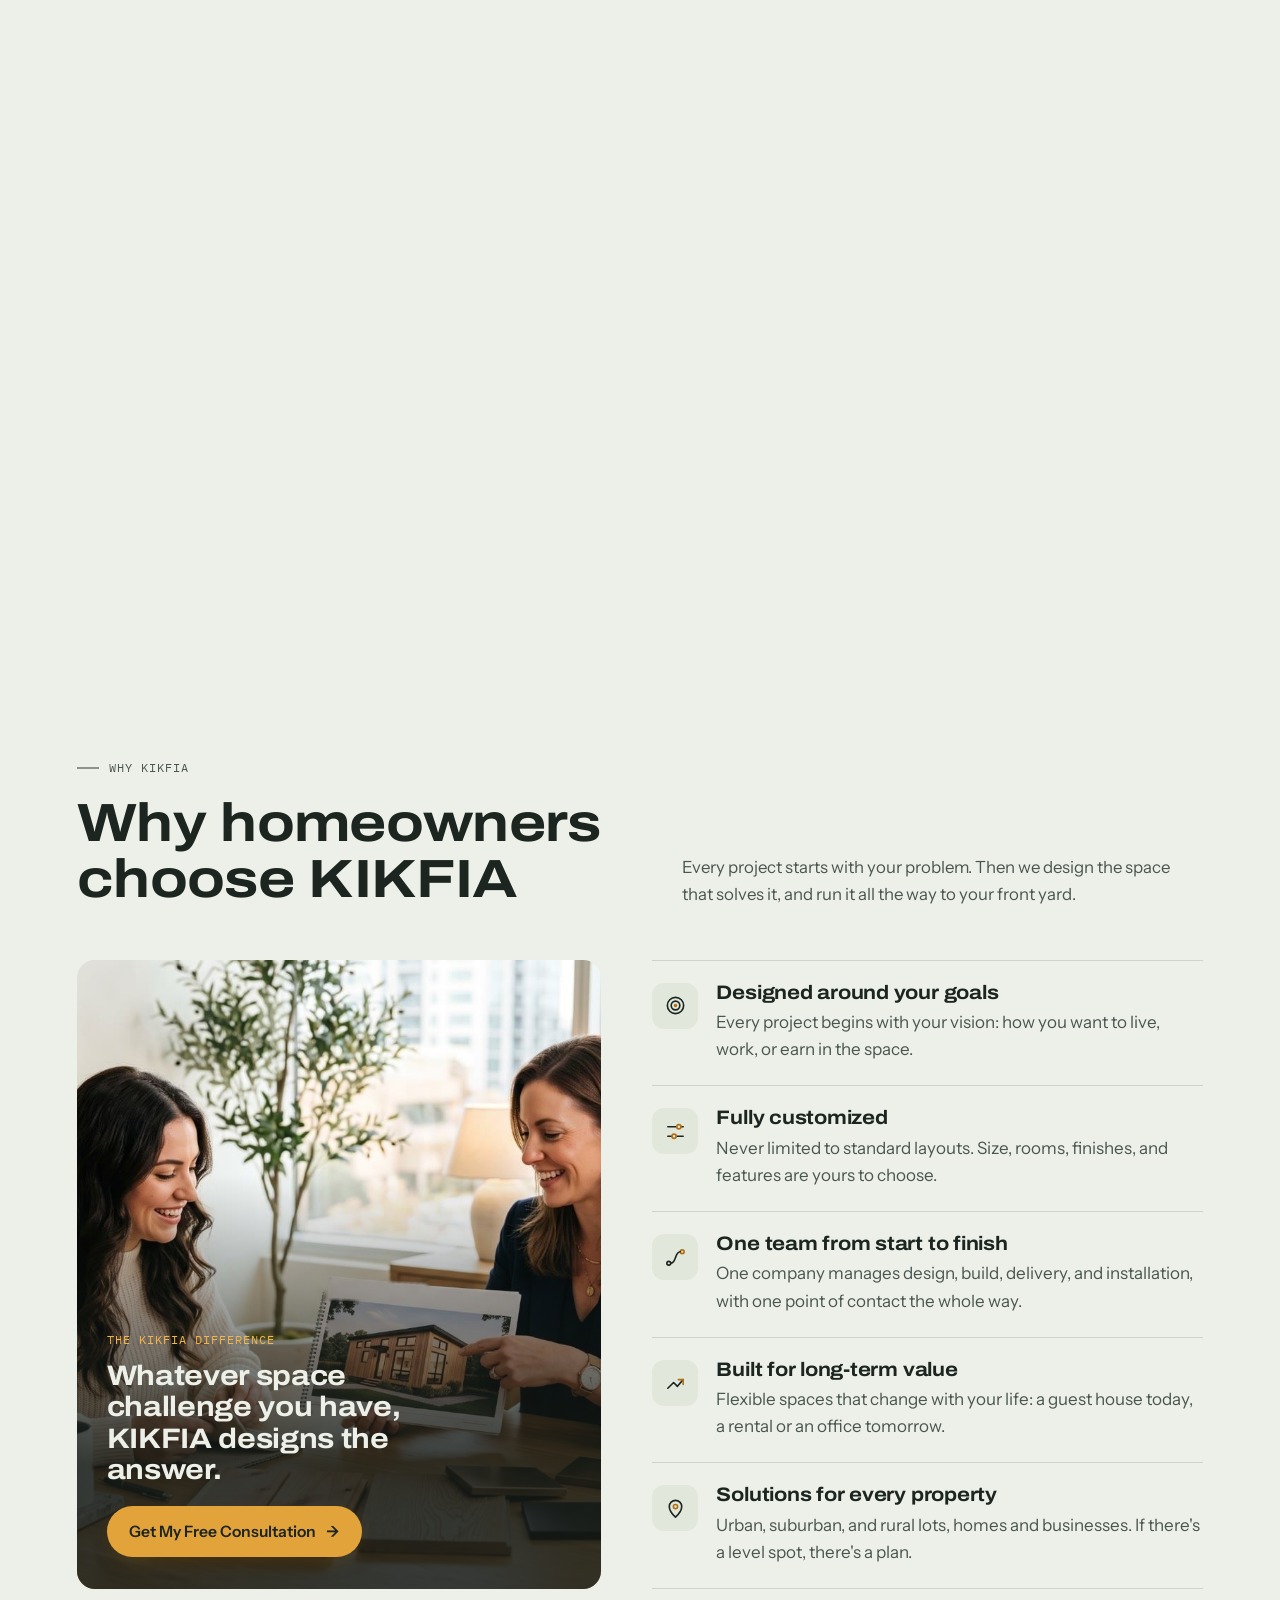
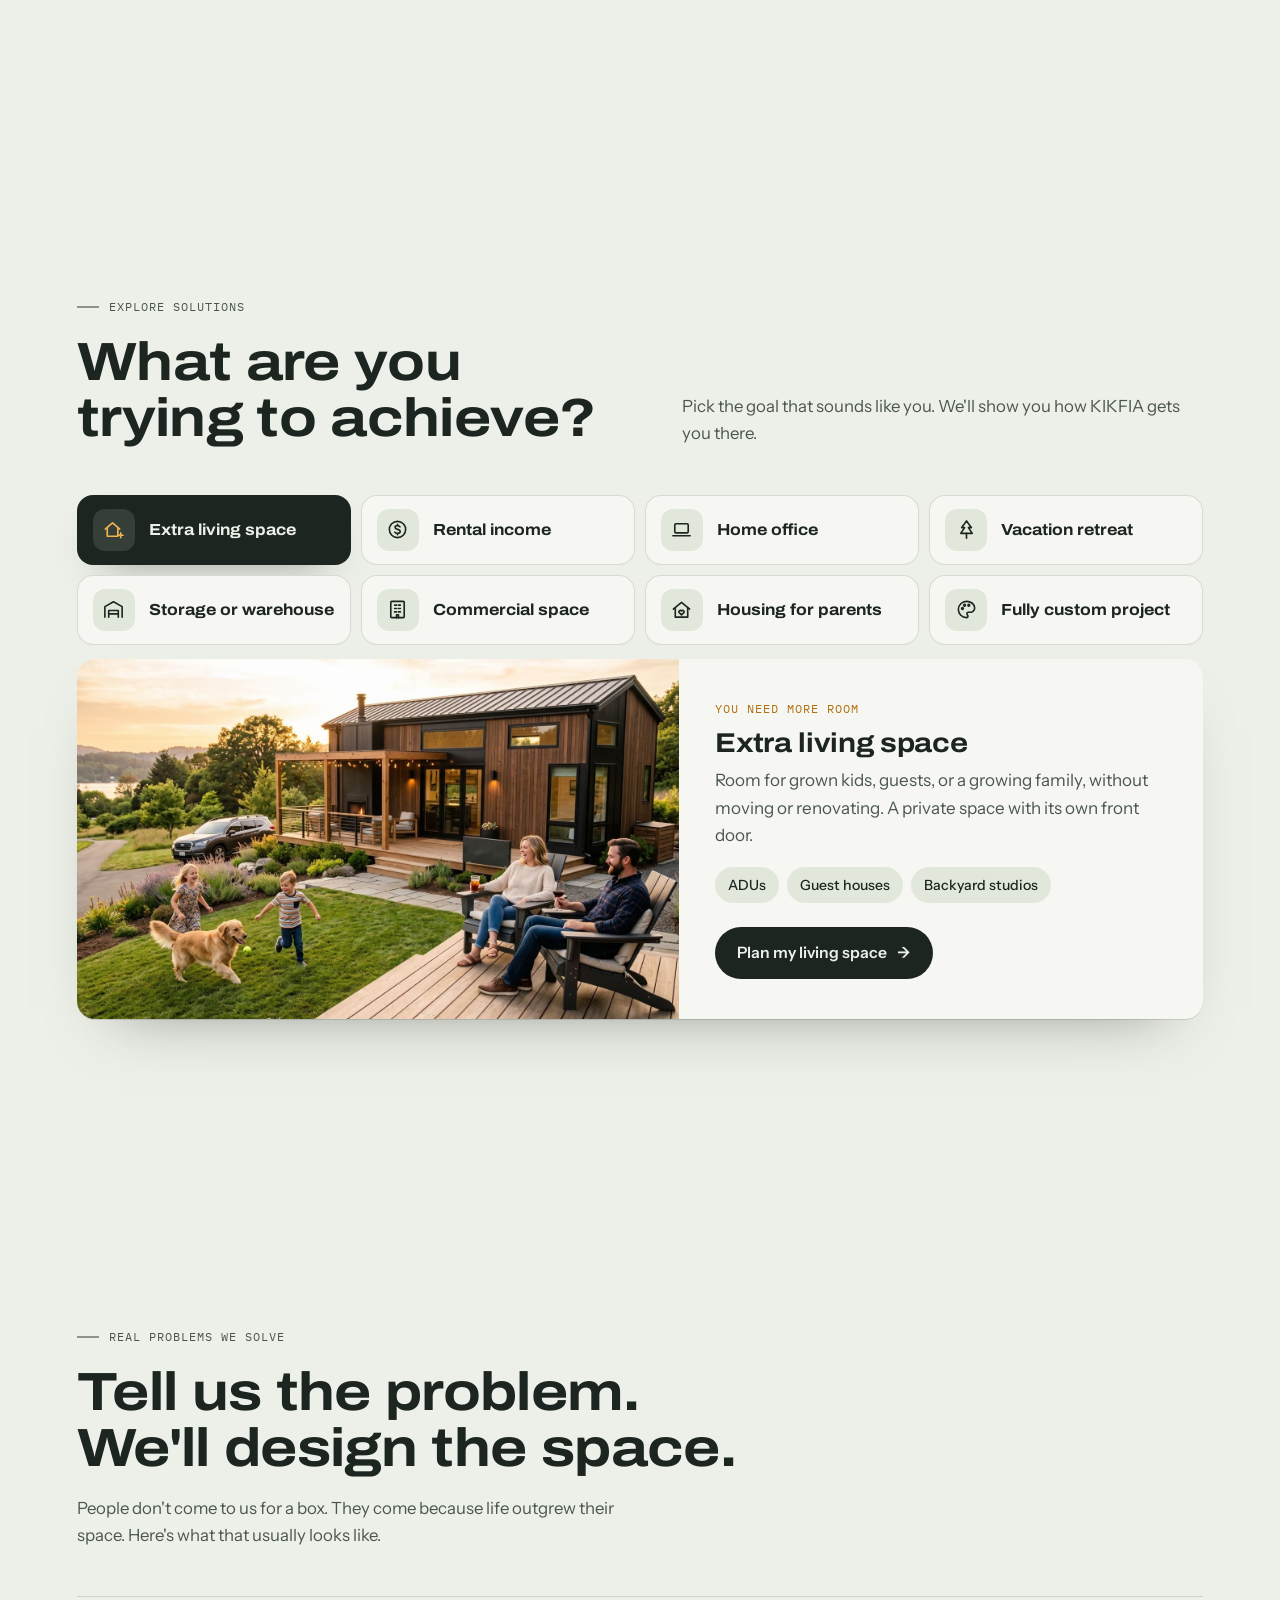
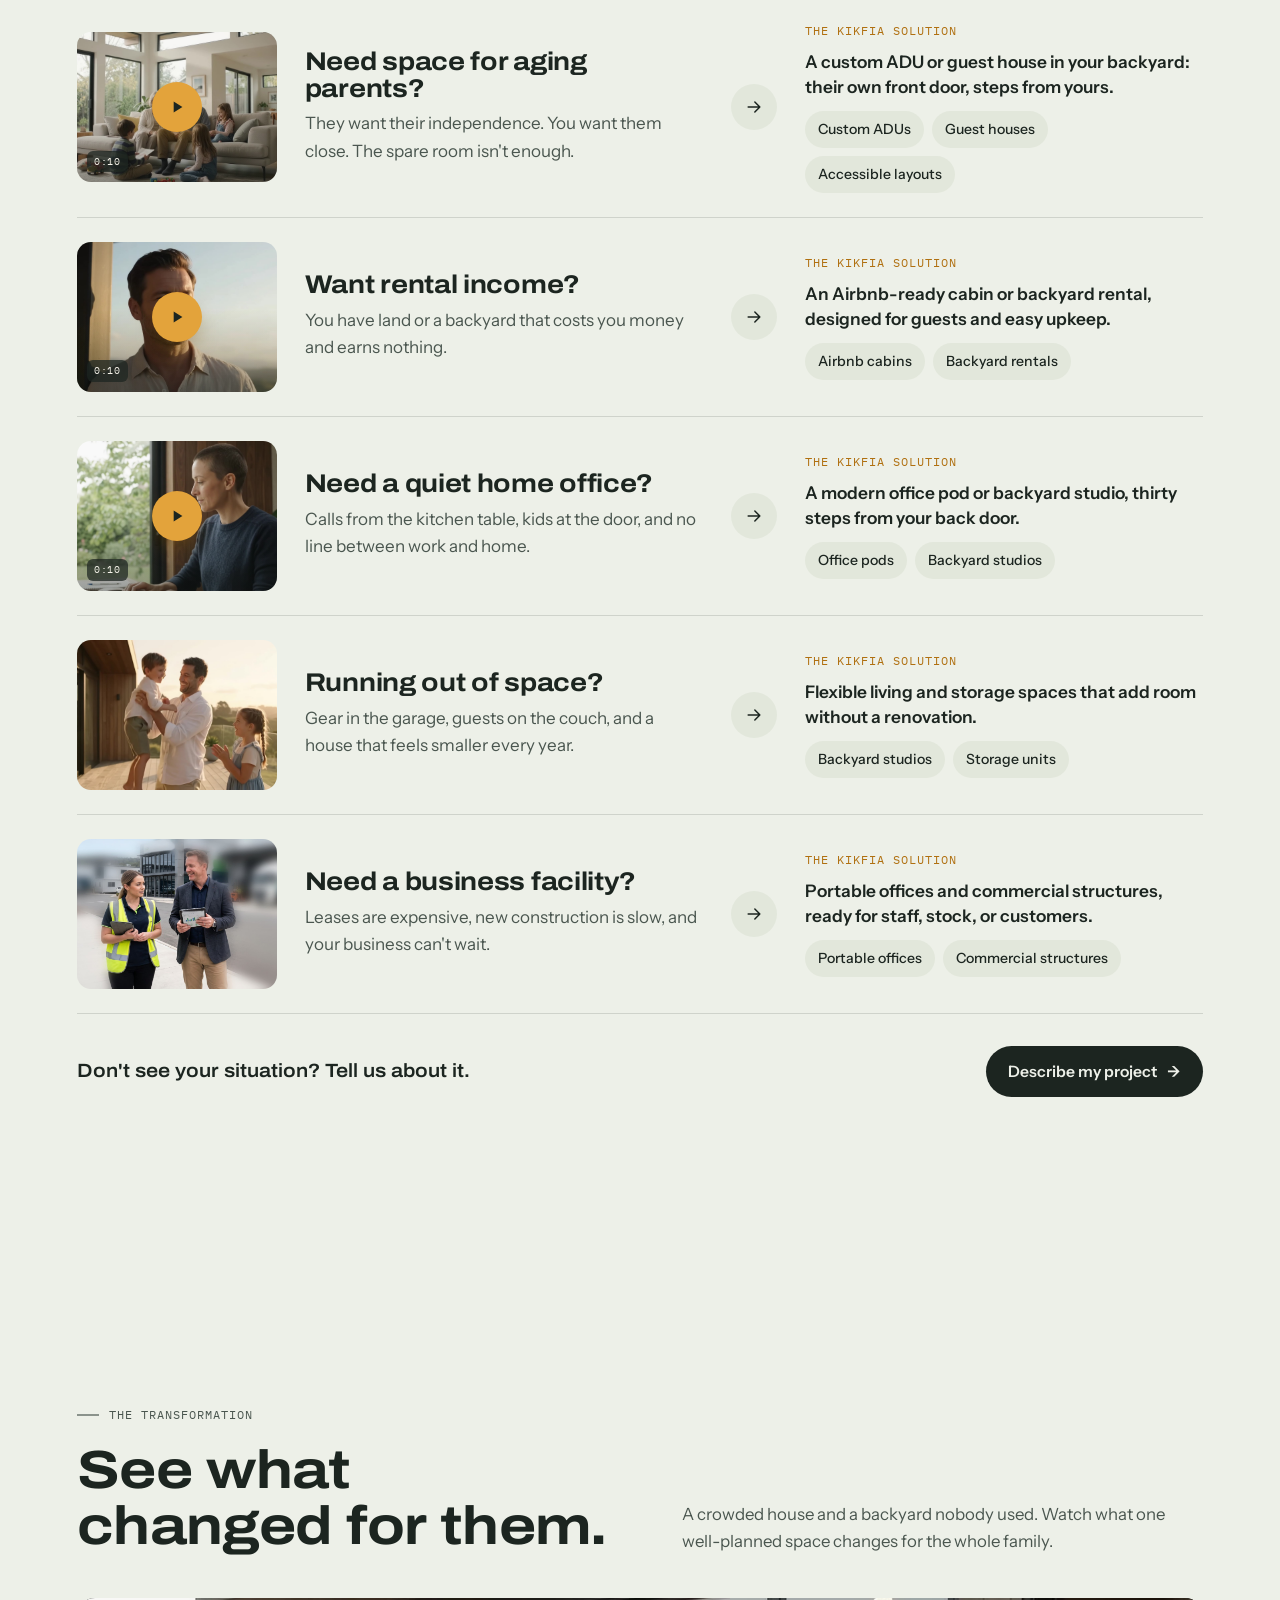
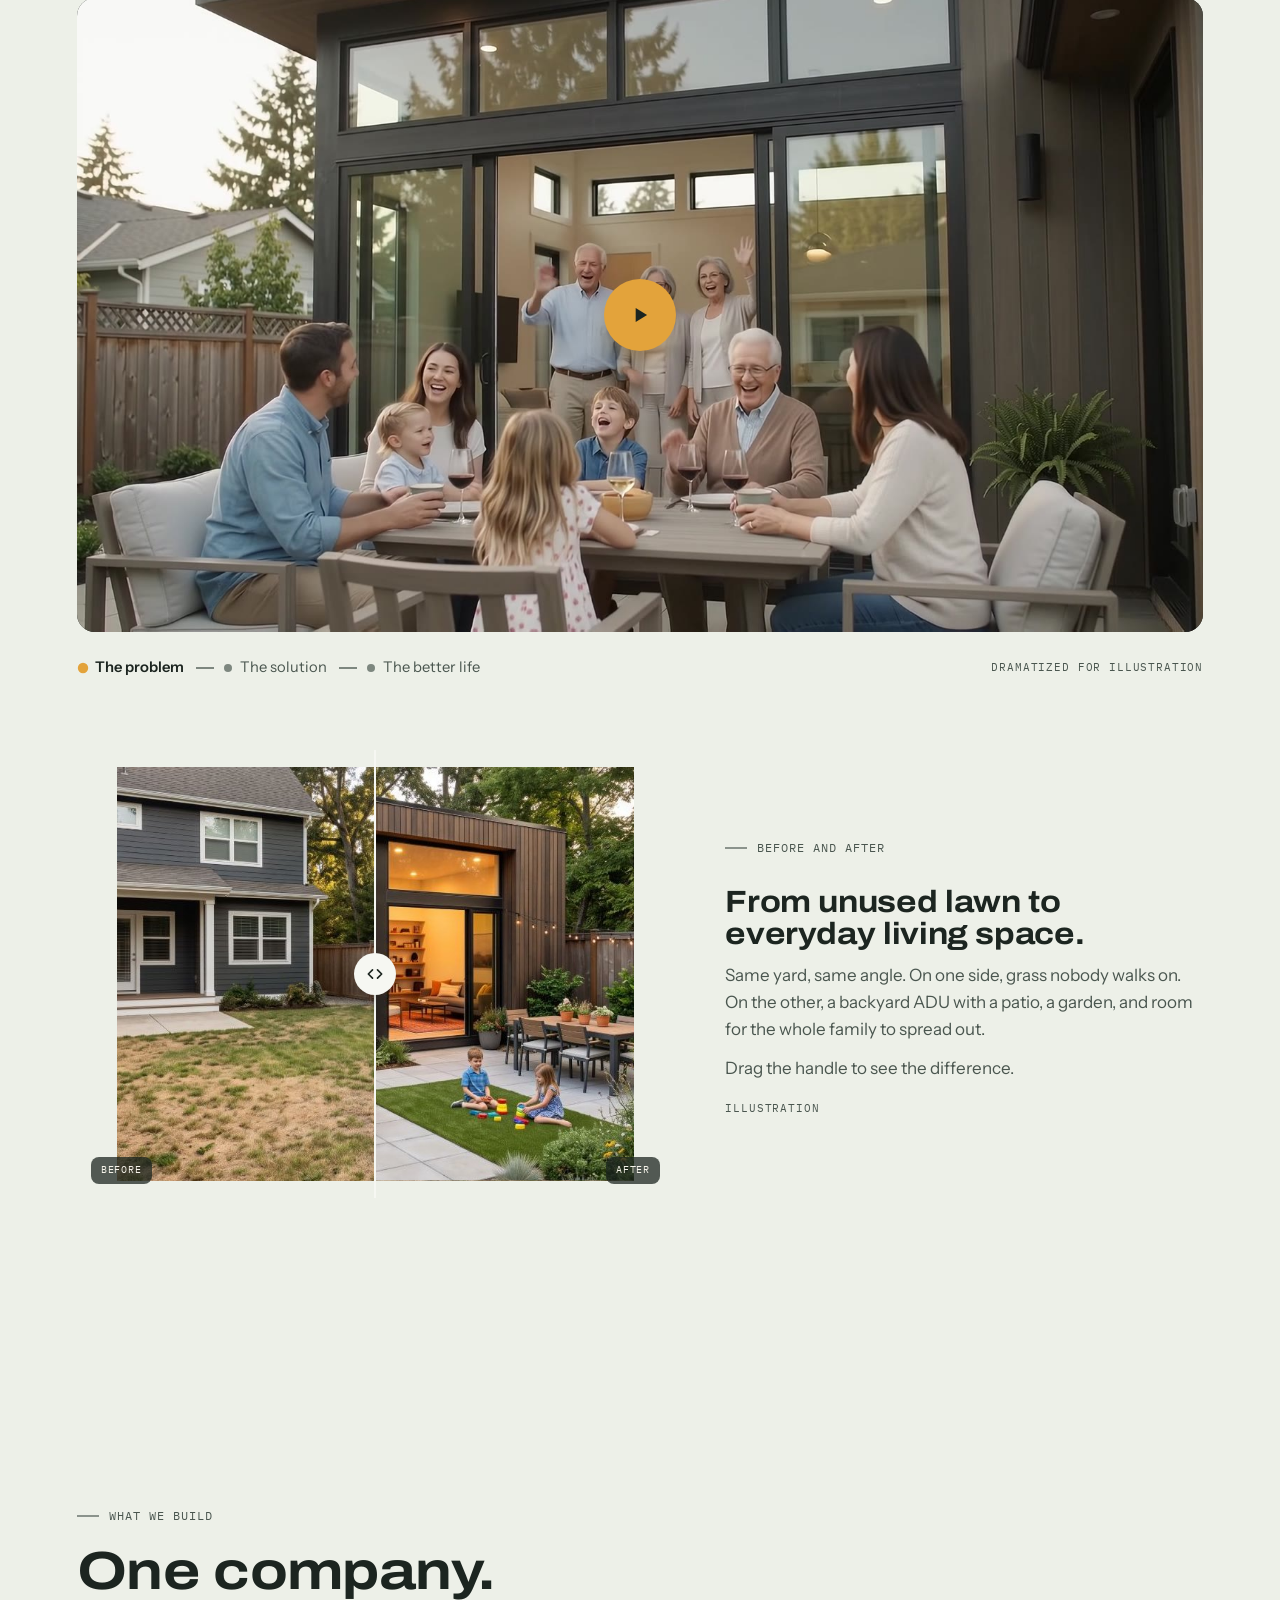
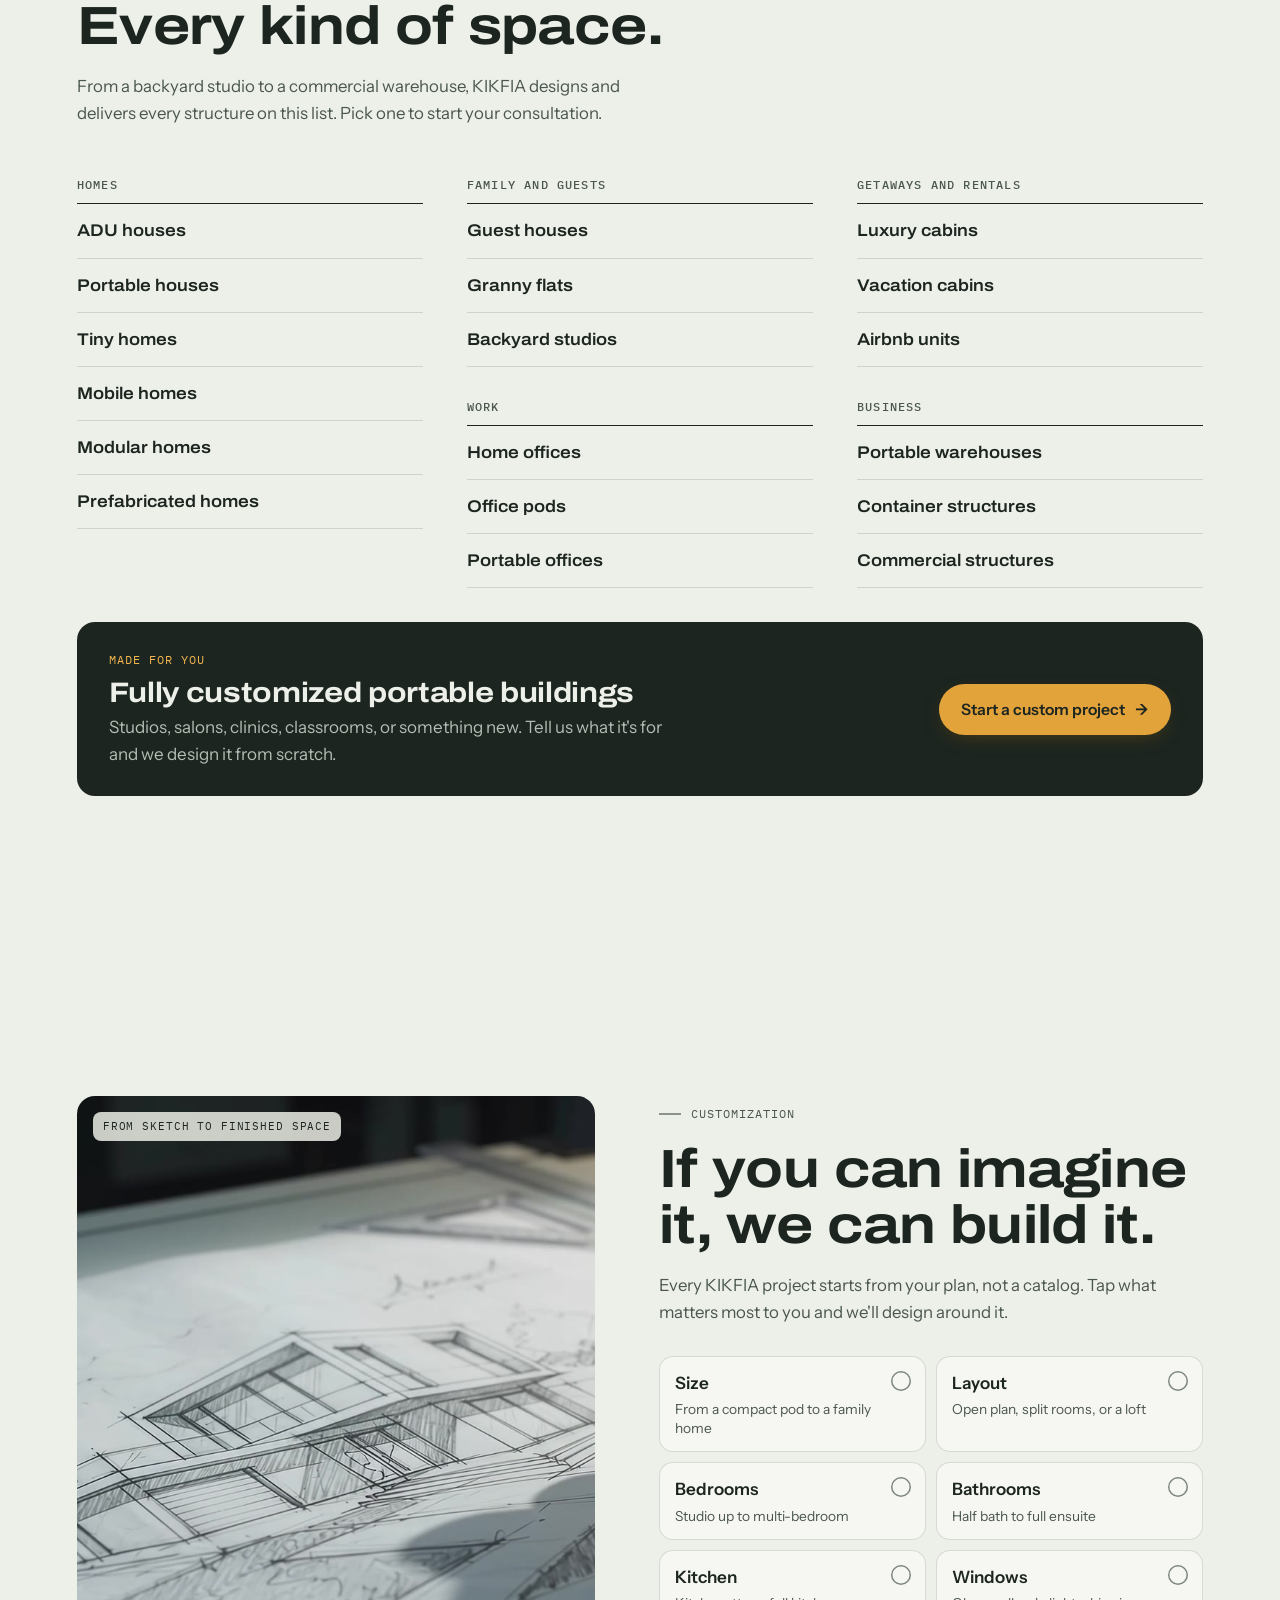
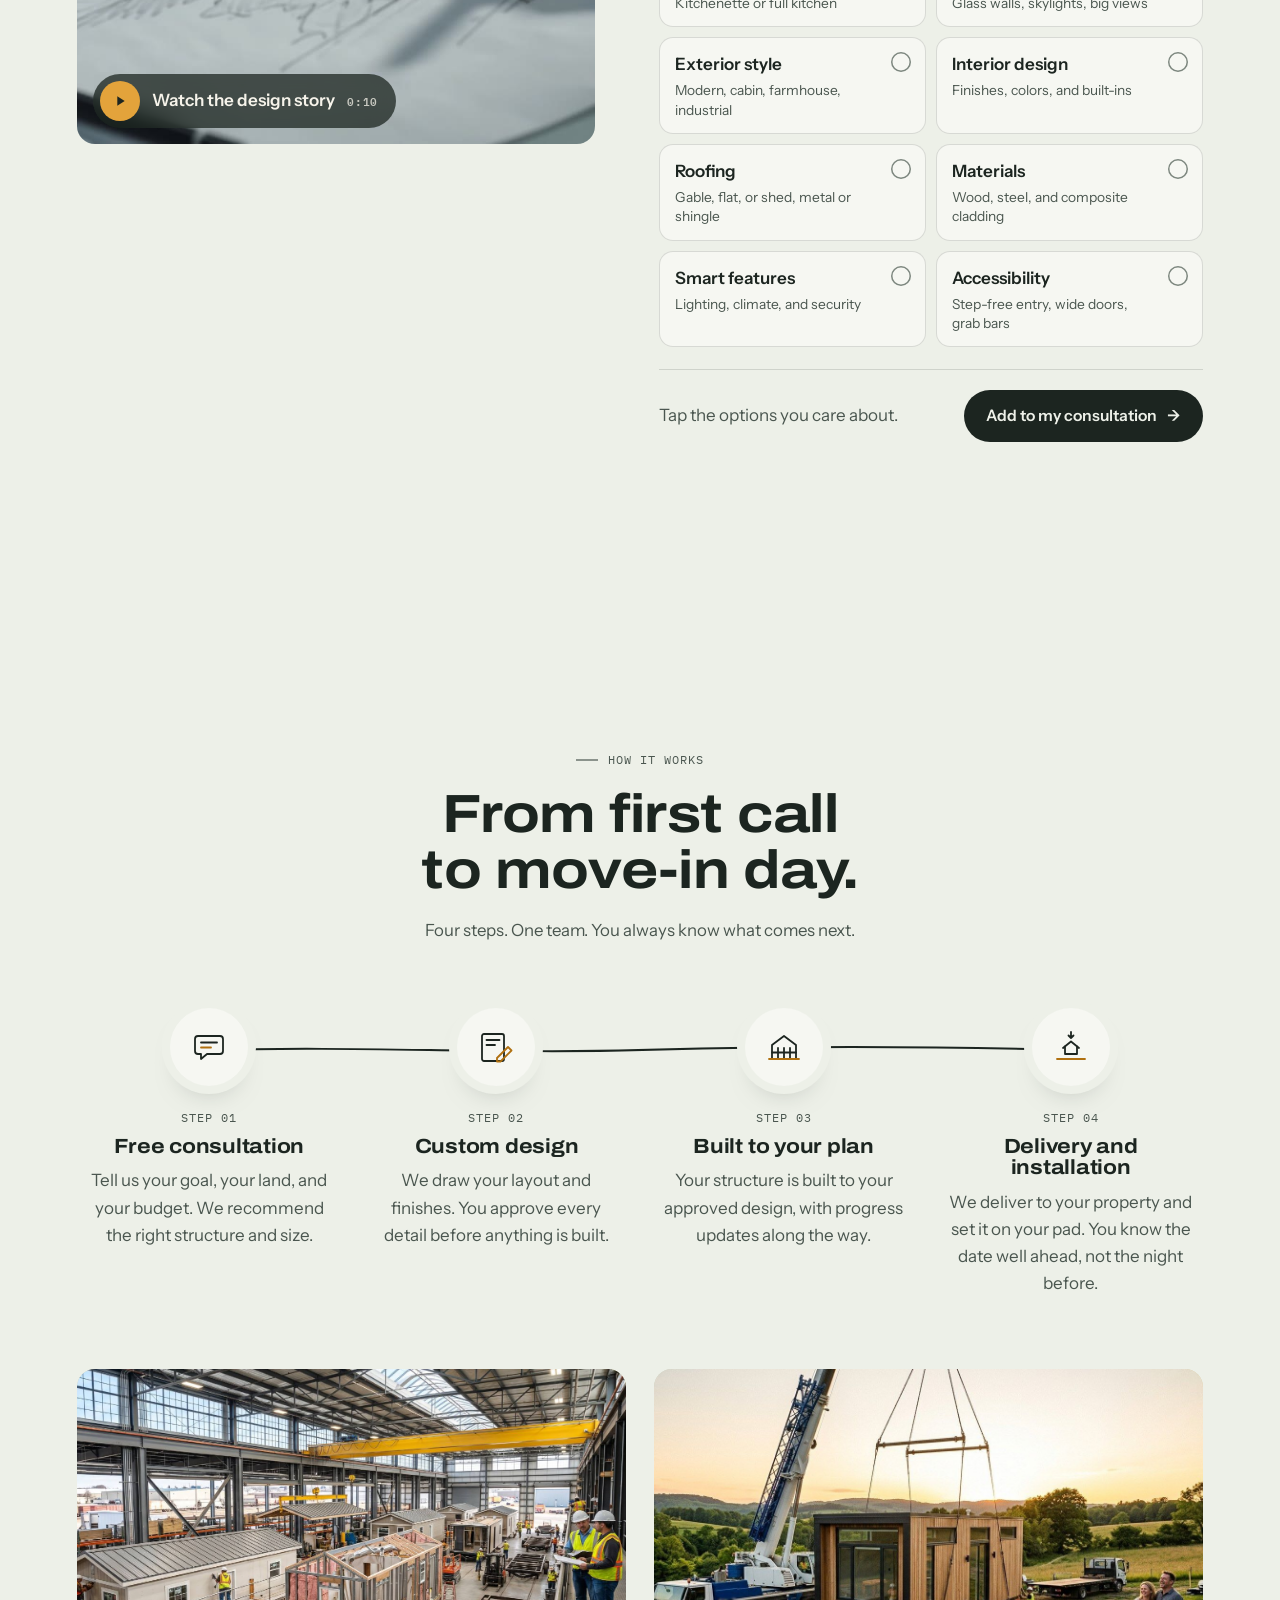
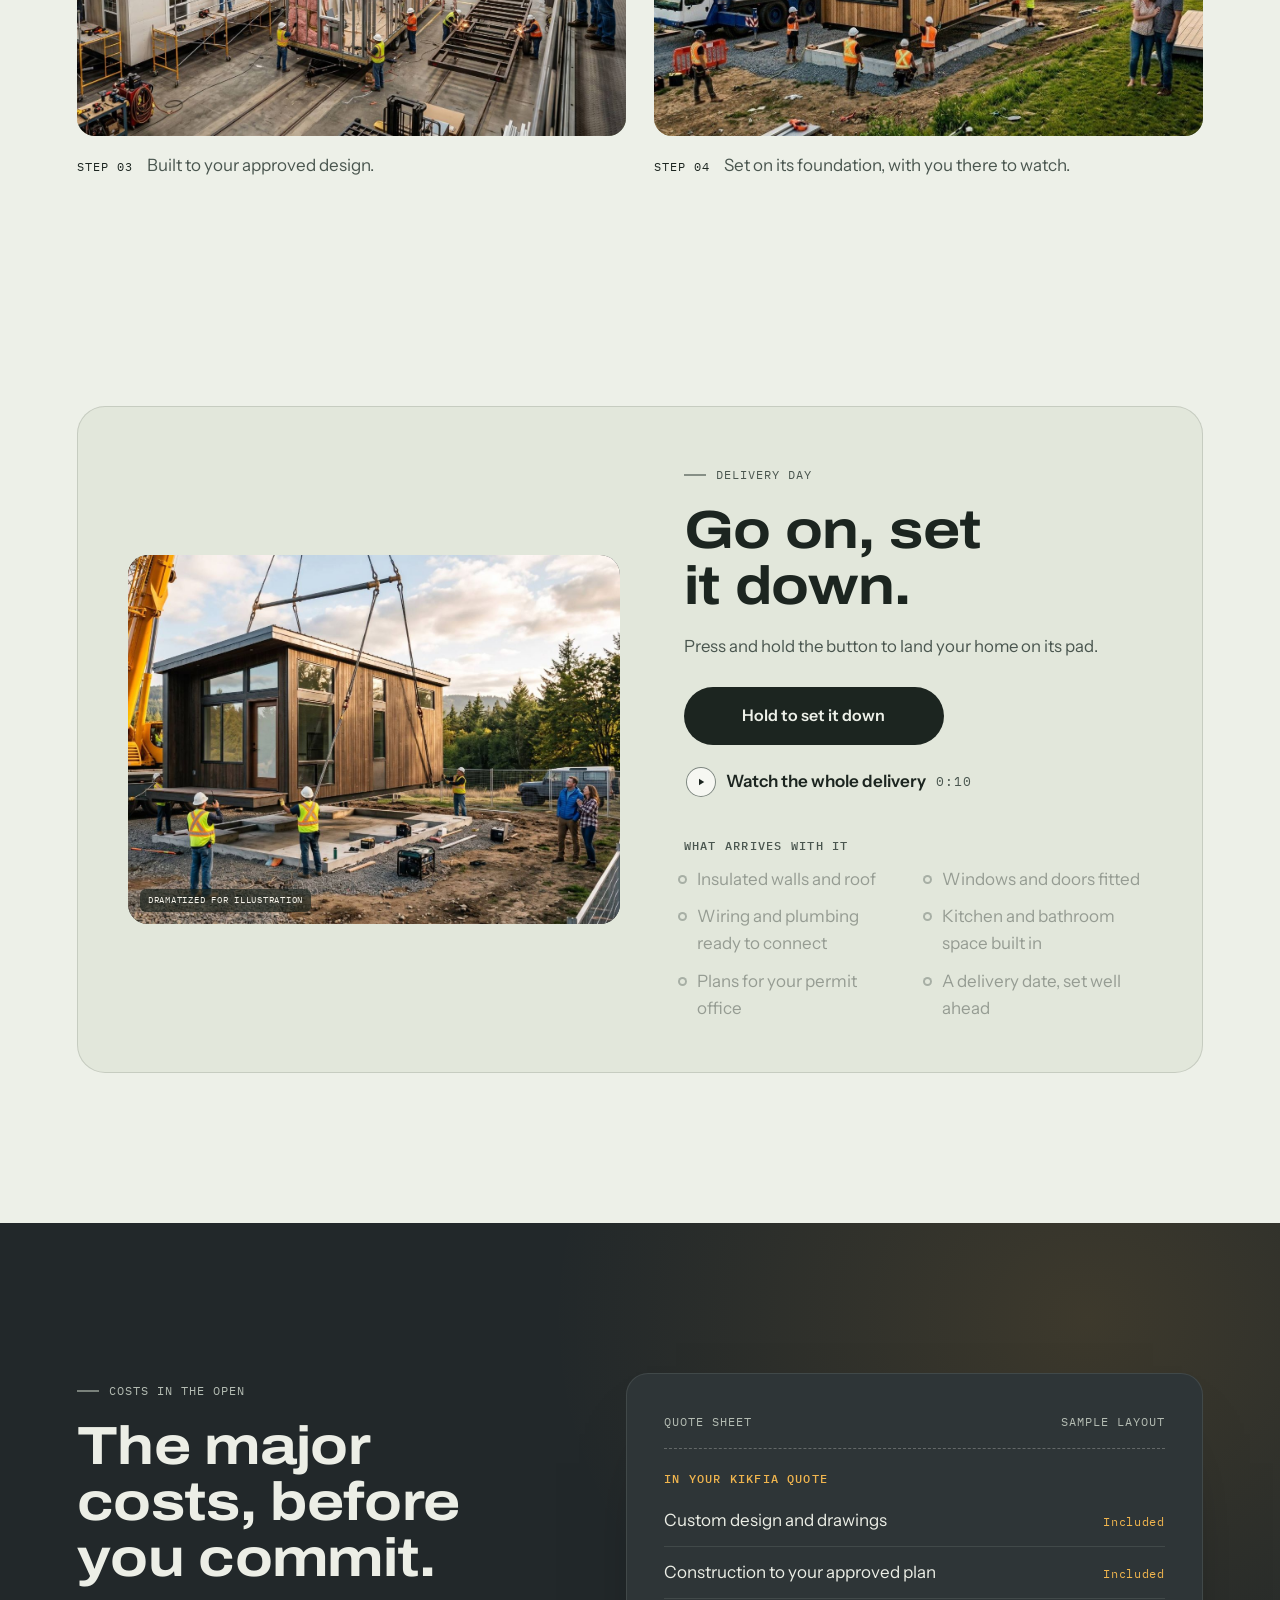
==== commit 640fa404: "Get kikfia.com ready for ads: privacy policy, Pixel and GA4 hooks, lead tracking - privacy.html: pri" ====
--- a/kikfia/index.html
+++ b/kikfia/index.html
@@ -6,14 +6,27 @@
 <title>KIKFIA Custom Portable Houses | ADUs, Cabins, Offices and More</title>
 <meta name="description" content="Custom ADUs, guest houses, tiny homes, cabins, home offices, portable offices, and warehouses. KIKFIA designs and delivers portable spaces built around your goals, land, and lifestyle. Get a free consultation.">
 <meta name="theme-color" content="#1C2520">
-<!-- DEPLOY STEP: replace https://example.com/ in og:url and og:image with the live absolute URL -->
+<link rel="canonical" href="https://kikfia.com/">
 <meta property="og:type" content="website">
+<meta property="og:site_name" content="KIKFIA">
 <meta property="og:title" content="KIKFIA Custom Portable Houses">
 <meta property="og:description" content="Custom portable spaces built around your life: ADUs, guest houses, cabins, offices, and more.">
-<meta property="og:url" content="https://example.com/">
-<meta property="og:image" content="https://example.com/assets/hero-ending.jpg">
+<meta property="og:url" content="https://kikfia.com/">
+<meta property="og:image" content="https://kikfia.com/assets/hero-ending.jpg">
 <meta name="twitter:card" content="summary_large_image">
-<link rel="icon" href="data:image/svg+xml,%3Csvg xmlns='http://www.w3.org/2000/svg' viewBox='0 0 32 32'%3E%3Crect width='32' height='32' rx='7' fill='%231C2520'/%3E%3Cpath d='M8 15.5 16 8.5l8 7' fill='none' stroke='%23E3A33B' stroke-width='2.6' stroke-linecap='round' stroke-linejoin='round'/%3E%3Cpath d='M10.5 14.5v6.5h11v-6.5' fill='none' stroke='%23EDF0E8' stroke-width='2.4' stroke-linejoin='round'/%3E%3Cpath d='M7 24.5h18' stroke='%23E3A33B' stroke-width='2.4' stroke-linecap='round'/%3E%3C/svg%3E">
+<script type="application/ld+json">
+{"@context":"https://schema.org","@graph":[
+ {"@type":"Organization","@id":"https://kikfia.com/#org","name":"KIKFIA Custom Portable Houses","alternateName":"KIKFIA","url":"https://kikfia.com/","logo":"https://kikfia.com/icon-512.png","email":"kikfiaofficial3@kikfia.com","telephone":"+92-314-5472429",
+  "contactPoint":{"@type":"ContactPoint","contactType":"customer service","email":"kikfiaofficial3@kikfia.com","telephone":"+92-314-5472429","areaServed":"US","availableLanguage":"en"}},
+ {"@type":"WebSite","@id":"https://kikfia.com/#website","name":"KIKFIA","alternateName":"KIKFIA Custom Portable Houses","url":"https://kikfia.com/","publisher":{"@id":"https://kikfia.com/#org"}}
+]}
+</script>
+<!-- ad and analytics tags: IDs go in kikfia-config.js; kikfia-measure.js loads them and respects opt-outs -->
+<script src="kikfia-config.js" defer></script>
+<script src="kikfia-measure.js" defer></script>
+<link rel="icon" href="/favicon.ico" sizes="48x48">
+<link rel="icon" href="/favicon.svg" type="image/svg+xml">
+<link rel="apple-touch-icon" href="/apple-touch-icon.png">
 <link rel="preconnect" href="https://fonts.googleapis.com">
 <link rel="preconnect" href="https://fonts.gstatic.com" crossorigin>
 <link href="https://fonts.googleapis.com/css2?family=Archivo:wdth,wght@112..125,600..800&family=IBM+Plex+Mono:wght@400;500&family=Instrument+Sans:wght@400;500;600&display=swap" rel="stylesheet">
@@ -584,6 +597,7 @@
 .qform .micro{margin-top:12px;text-align:center;font-size:.86rem;color:var(--ink-2)}
 .qform .err{display:none;margin-top:12px;text-align:center;color:#8A2B12;font-weight:600}
 .qform.error .err{display:block}
+.hp{position:absolute;left:-10000px;top:auto;width:1px;height:1px;overflow:hidden}
 .thanks{position:absolute;inset:0;display:flex;flex-direction:column;justify-content:center;align-items:flex-start;padding:clamp(28px,4vw,48px);border-radius:24px;background:var(--panel-2);opacity:0;visibility:hidden;transition:opacity .6s var(--ease-out),visibility 0s .6s}
 .qform.sent .thanks{opacity:1;visibility:visible;transition:opacity .6s var(--ease-out)}
 .thanks svg{width:54px;height:54px;margin-bottom:18px}
@@ -1287,6 +1301,7 @@
         <div class="field full"><label for="f-phone">Phone or WhatsApp <small>(optional)</small></label><input id="f-phone" name="phone" type="tel" autocomplete="tel" placeholder="(555) 010-0000"></div>
       </div>
       <p class="proj-sum" id="projSum" aria-live="polite"></p>
+      <div class="hp" aria-hidden="true"><label for="f-website">Leave this empty</label><input id="f-website" name="website" type="text" tabindex="-1" autocomplete="off"></div>
       <button class="btn" type="submit">Get My Free Consultation <span class="arr" aria-hidden="true">&rarr;</span></button>
       <p class="micro">We reply with ideas and a clear estimate. Nothing else.</p>
       <p class="err" role="alert">That didn't send. Please try again in a moment.</p>
@@ -1330,6 +1345,7 @@
     <div class="foot-small">
       <span>&copy; <span id="yr">2026</span> KIKFIA Custom Portable Houses. ADUs, cabins, offices, and custom portable buildings.</span>
       <span>Images are for illustration. Final designs may vary.</span>
+      <a href="privacy.html">Privacy Policy</a>
     </div>
   </div>
 </footer>
@@ -1347,8 +1363,8 @@
 'use strict';
 
 /* ---------- where quote requests go (set one before going live) ---------- */
-const FORM_ENDPOINT = '';                            // optional form service URL (for example Formspree): requests land straight in the inbox
-const CONTACT_EMAIL = 'kikfiaofficial3@kikfia.com';  // used when no form service is set: the visitor's email app opens with the request filled in
+const FORM_ENDPOINT = 'contact.php';                 // the site's own mail handler on Hostinger: requests land straight in the inbox
+const CONTACT_EMAIL = 'kikfiaofficial3@kikfia.com';  // fallback: if the handler does not answer, the visitor's email app opens with the request filled in
 const WHATSAPP = '923145472429';                     // WhatsApp number in international format, digits only
 
 /* ---------- hero video ---------- */
@@ -2185,10 +2201,26 @@
   btn.disabled = true;
   try {
     if (FORM_ENDPOINT) {
-      const r = await fetch(FORM_ENDPOINT, { method: 'POST', headers: { Accept: 'application/json' }, body: new FormData(form) });
-      if (!r.ok) throw new Error('form ' + r.status);
-      done('sent');
-    } else if (CONTACT_EMAIL) {
+      try {
+        const fd = new FormData(form);
+        // send the readable option labels too, so the email reads like the form
+        [['need', 'f-need'], ['goal', 'f-goal'], ['size', 'f-size'], ['timeline', 'f-time']].forEach(([k, id]) => fd.set(k + '_label', labelOf(id)));
+        // where the visitor came from, and one ID shared by the browser and server conversion events
+        const eventId = 'lead-' + Date.now().toString(36) + '-' + Math.random().toString(36).slice(2, 10);
+        Object.entries(window.kikfiaAttribution ? window.kikfiaAttribution() : {}).forEach(([k, v]) => fd.set(k, v));
+        fd.set('event_id', eventId);
+        fd.set('ad_consent', window.kikfiaPrivacy && window.kikfiaPrivacy.allowed() ? '1' : '0');
+        const r = await fetch(FORM_ENDPOINT, { method: 'POST', headers: { Accept: 'application/json' }, body: fd });
+        const j = await r.json().catch(() => ({}));
+        if (!r.ok || !j.ok) throw new Error('form ' + r.status);
+        if (window.kikfiaTrack) window.kikfiaTrack('lead', { eventId, need: labelOf('f-need'), goal: labelOf('f-goal'), timeline: labelOf('f-time') });
+        done('sent');
+        return;
+      } catch (err) {
+        if (!CONTACT_EMAIL) throw err;   // nothing to fall back to: show the error state
+      }
+    }
+    if (CONTACT_EMAIL) {
       const body = 'Free consultation request from the KIKFIA website\n\n' +
         'What I need: ' + labelOf('f-need') + '\nMy goal: ' + labelOf('f-goal') +
         '\nWhere it will be installed: ' + data.place + '\nPreferred size: ' + labelOf('f-size') +
